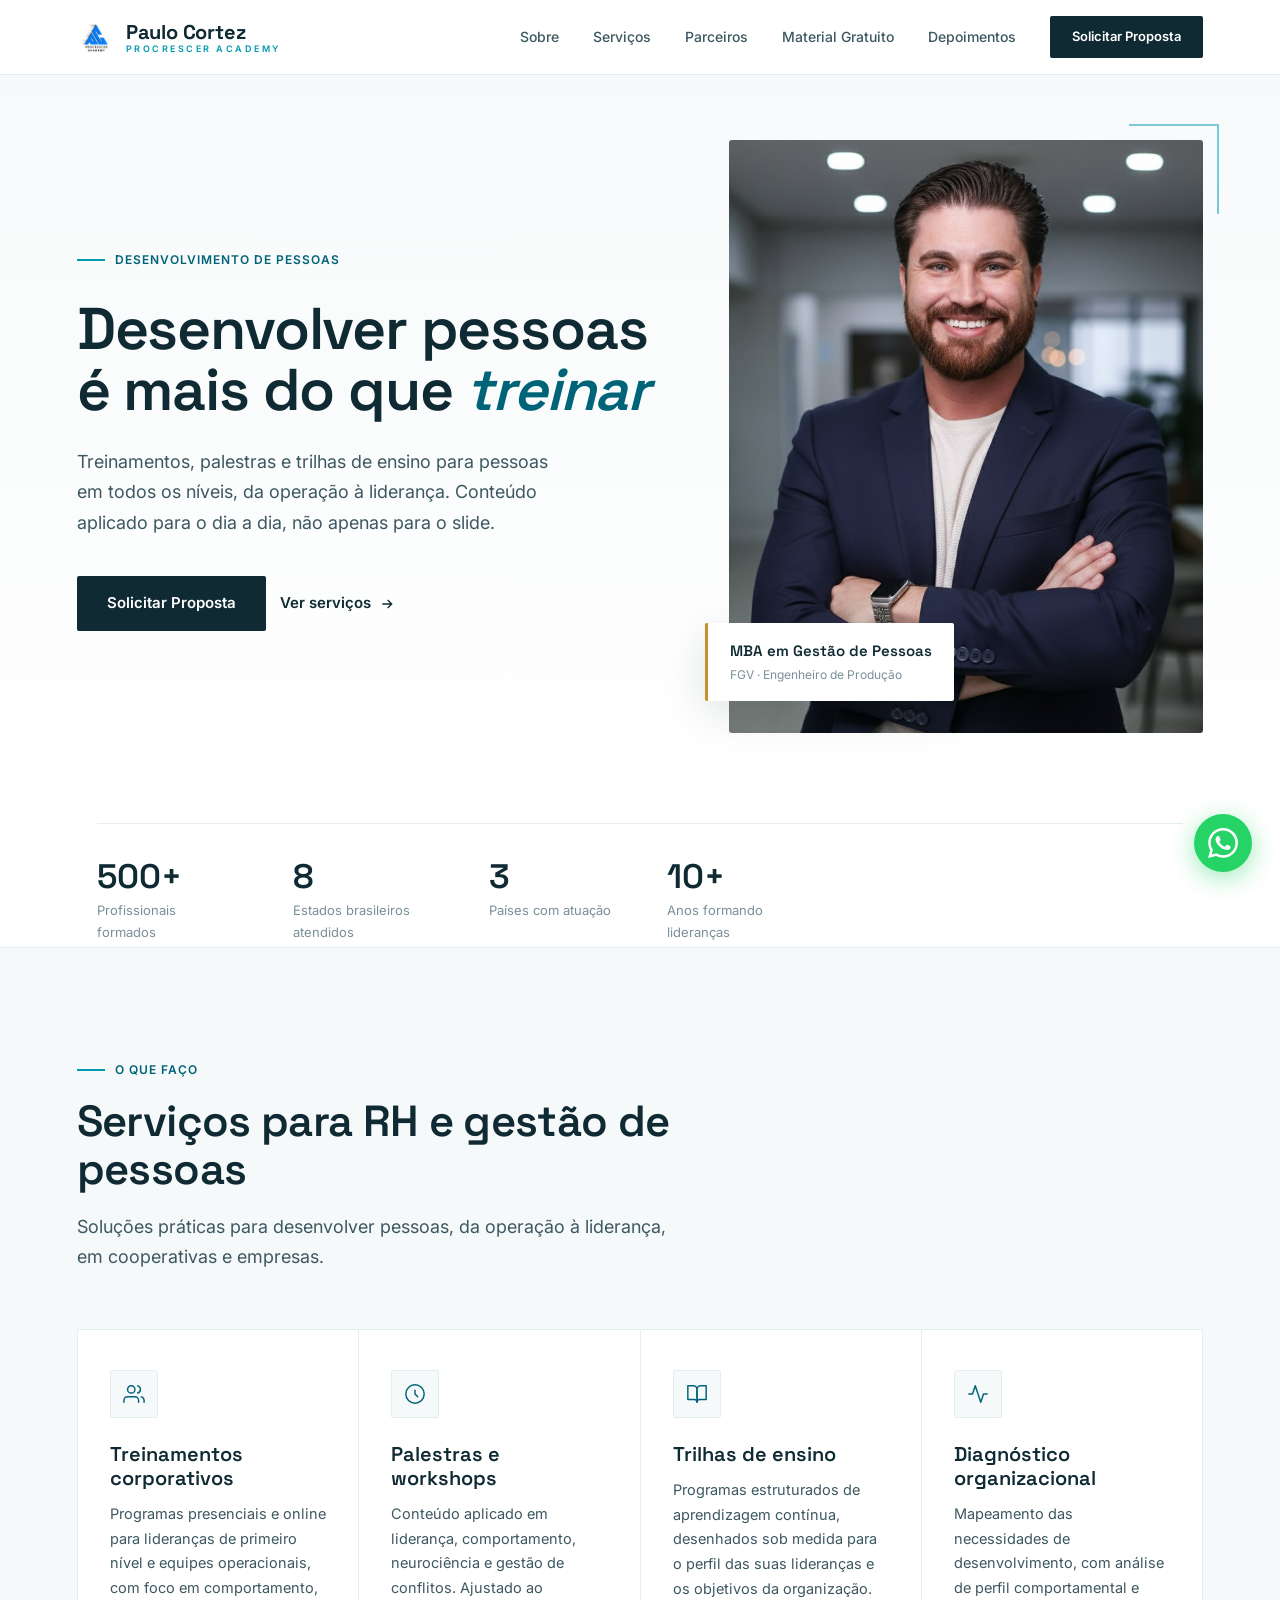
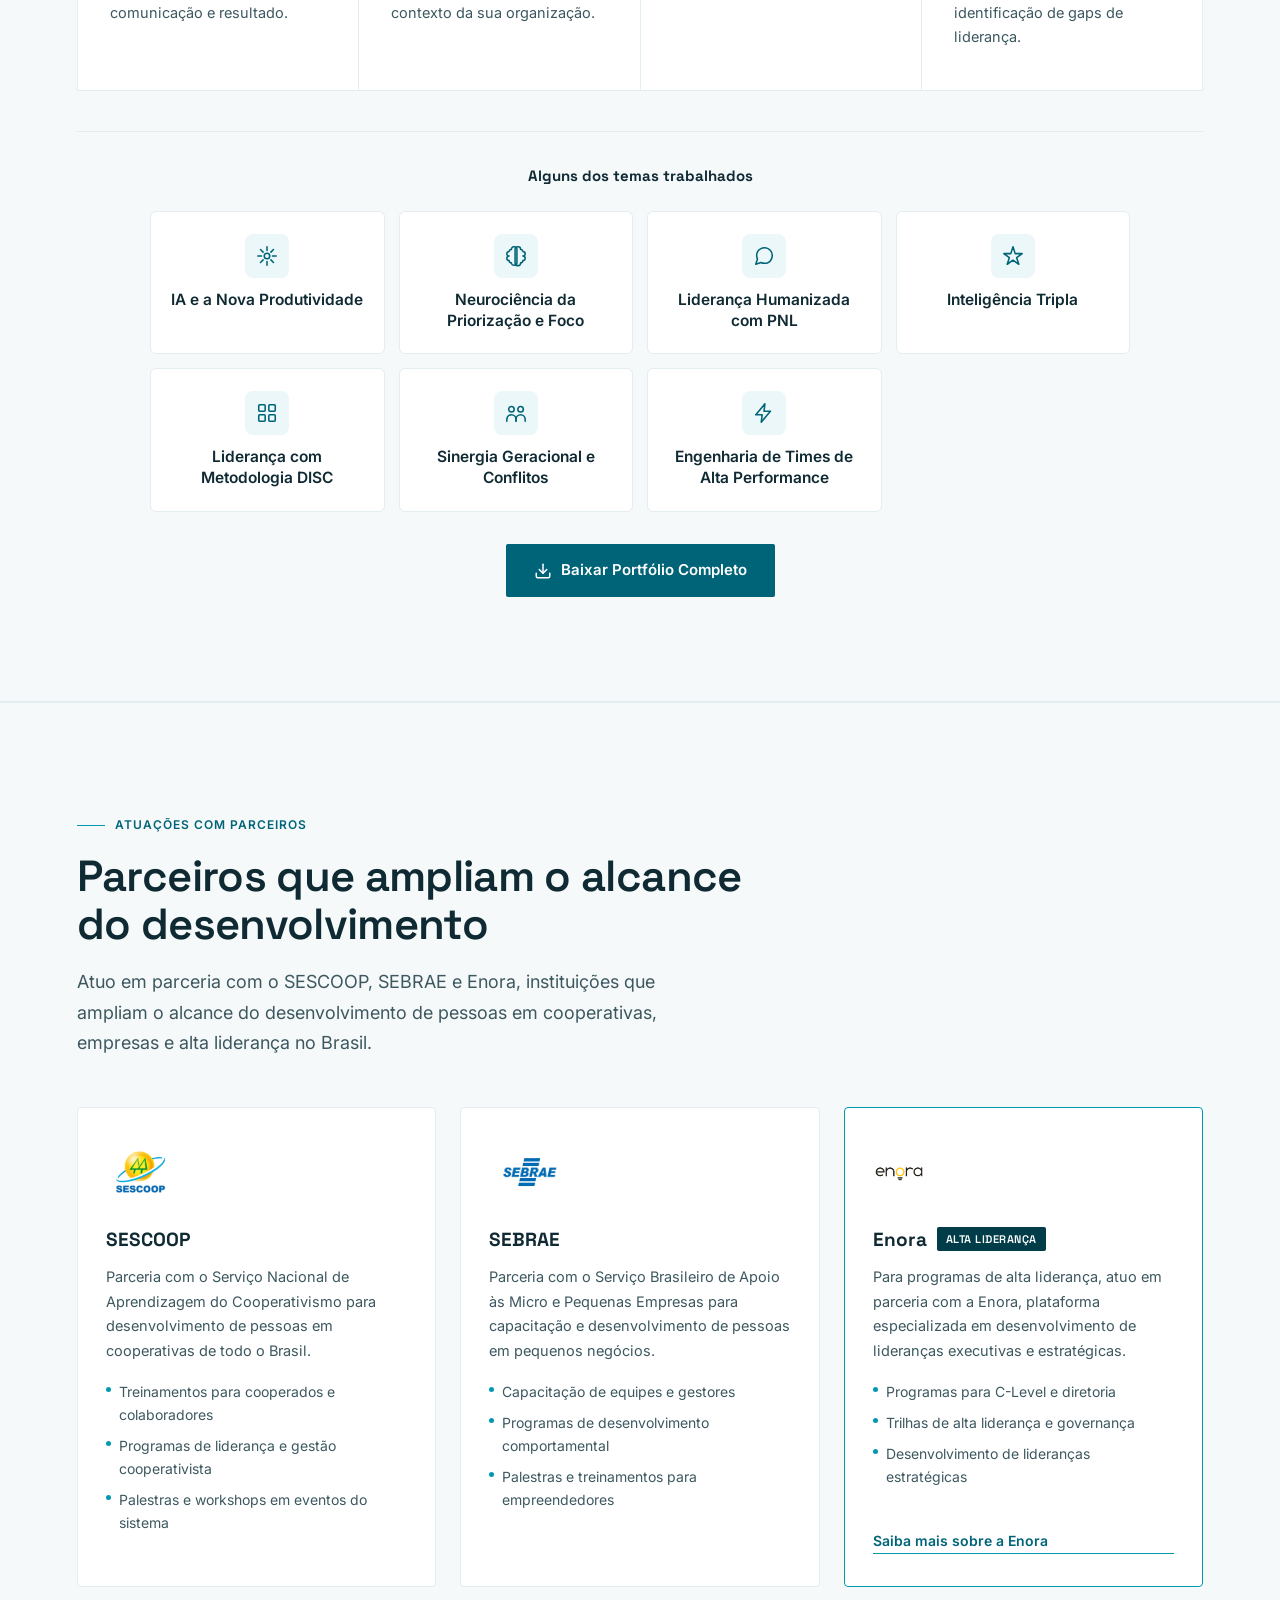
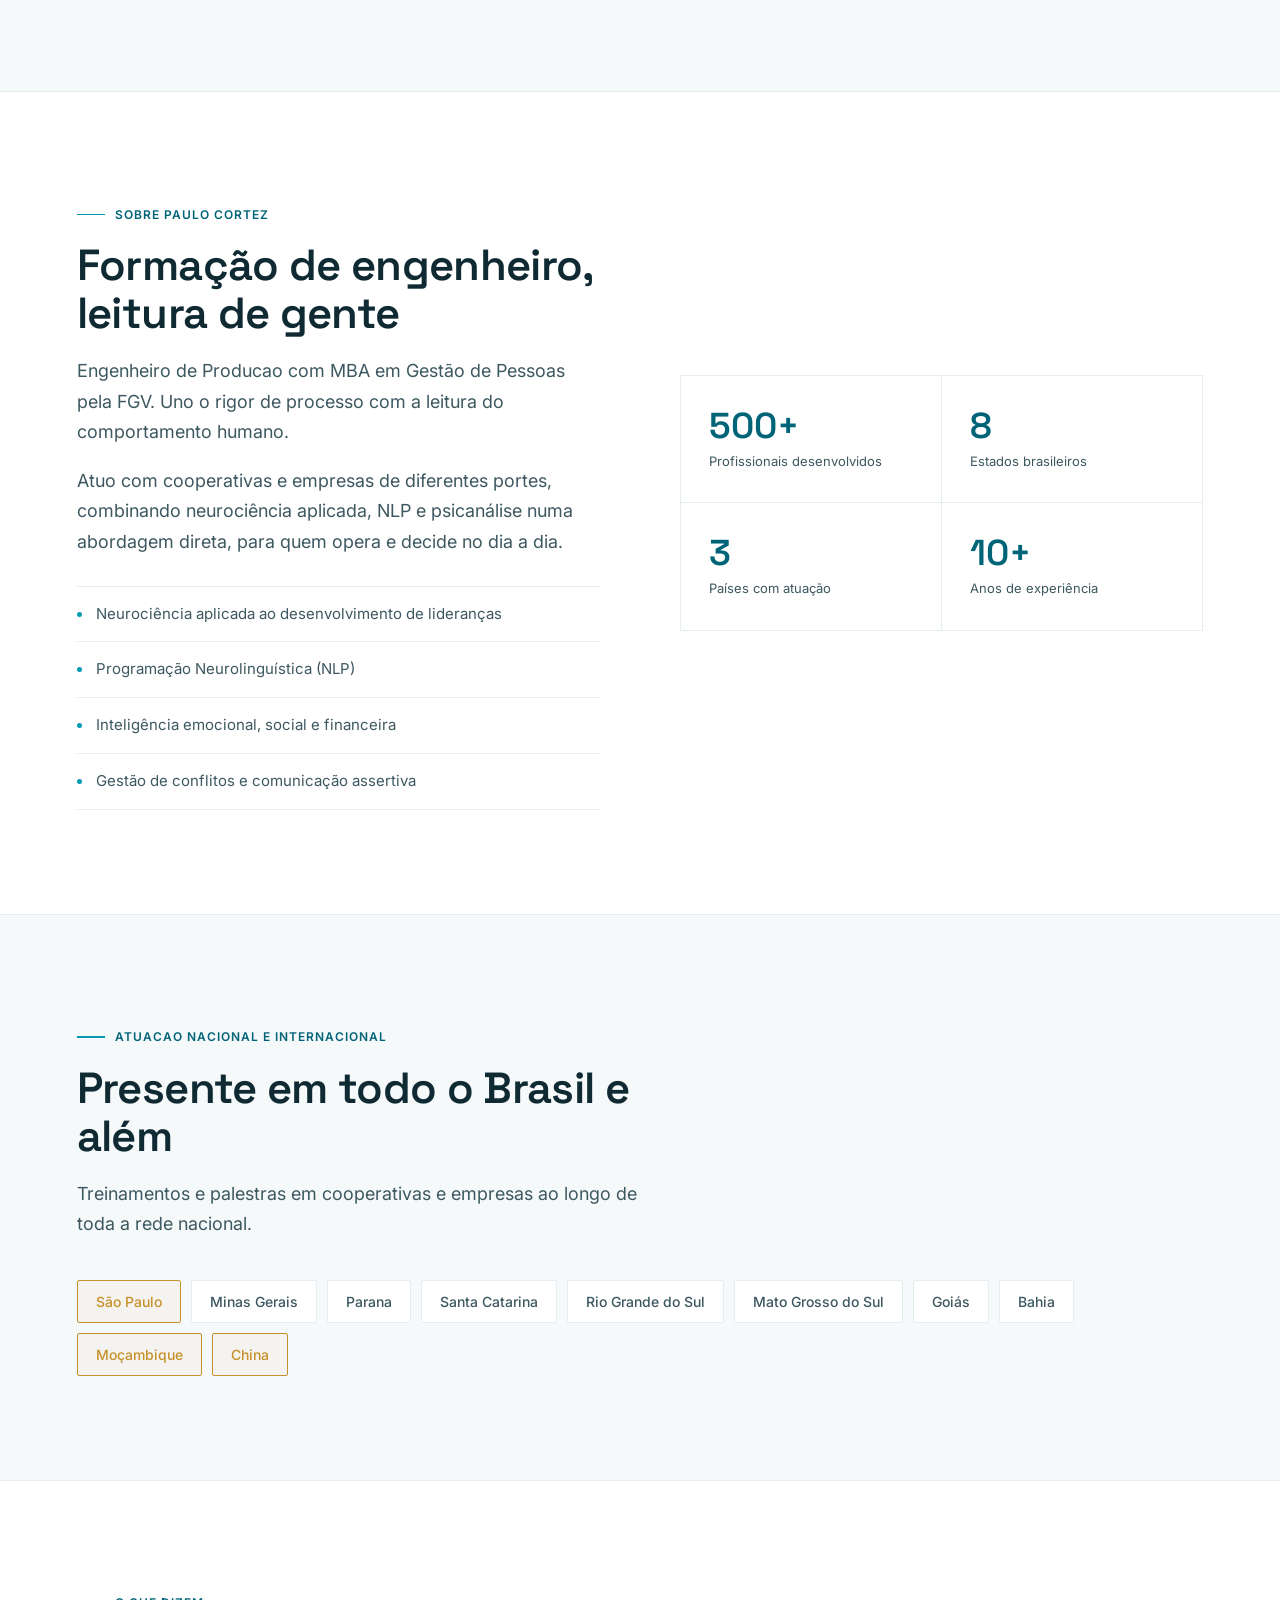
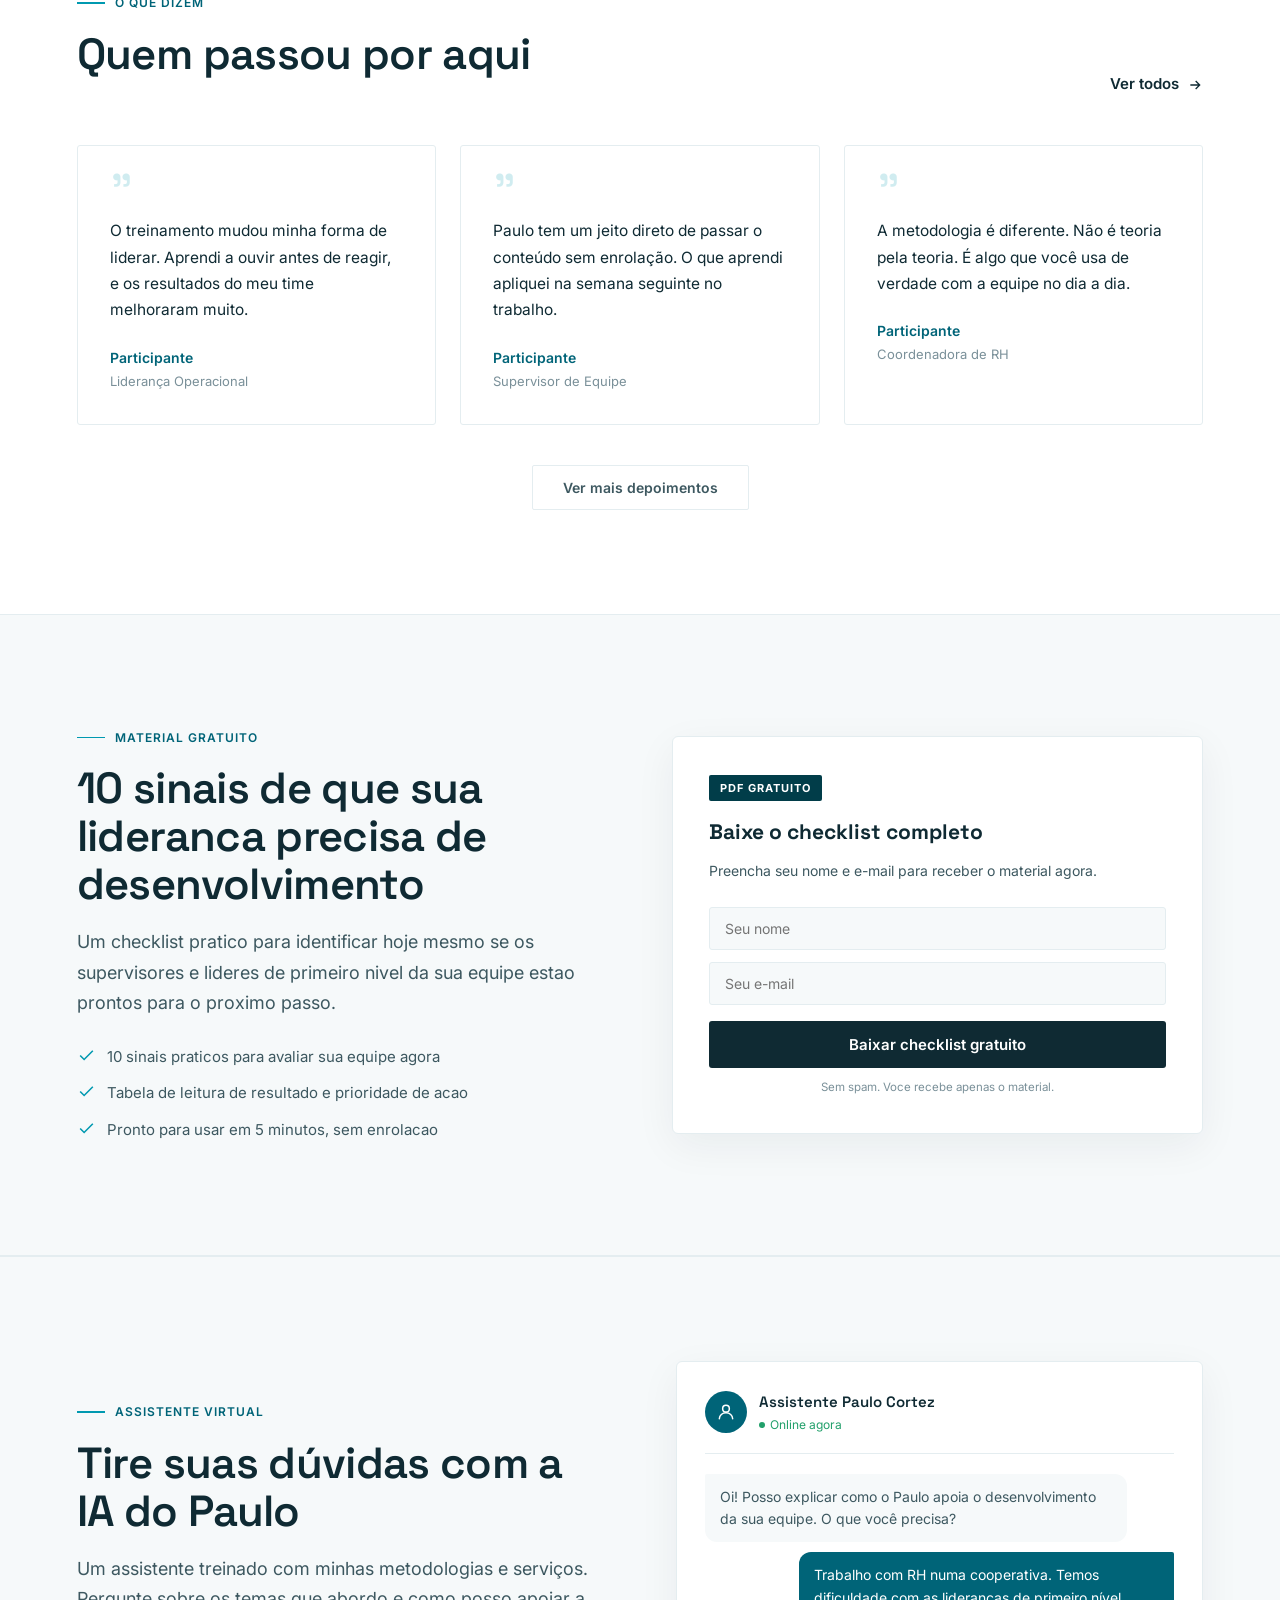
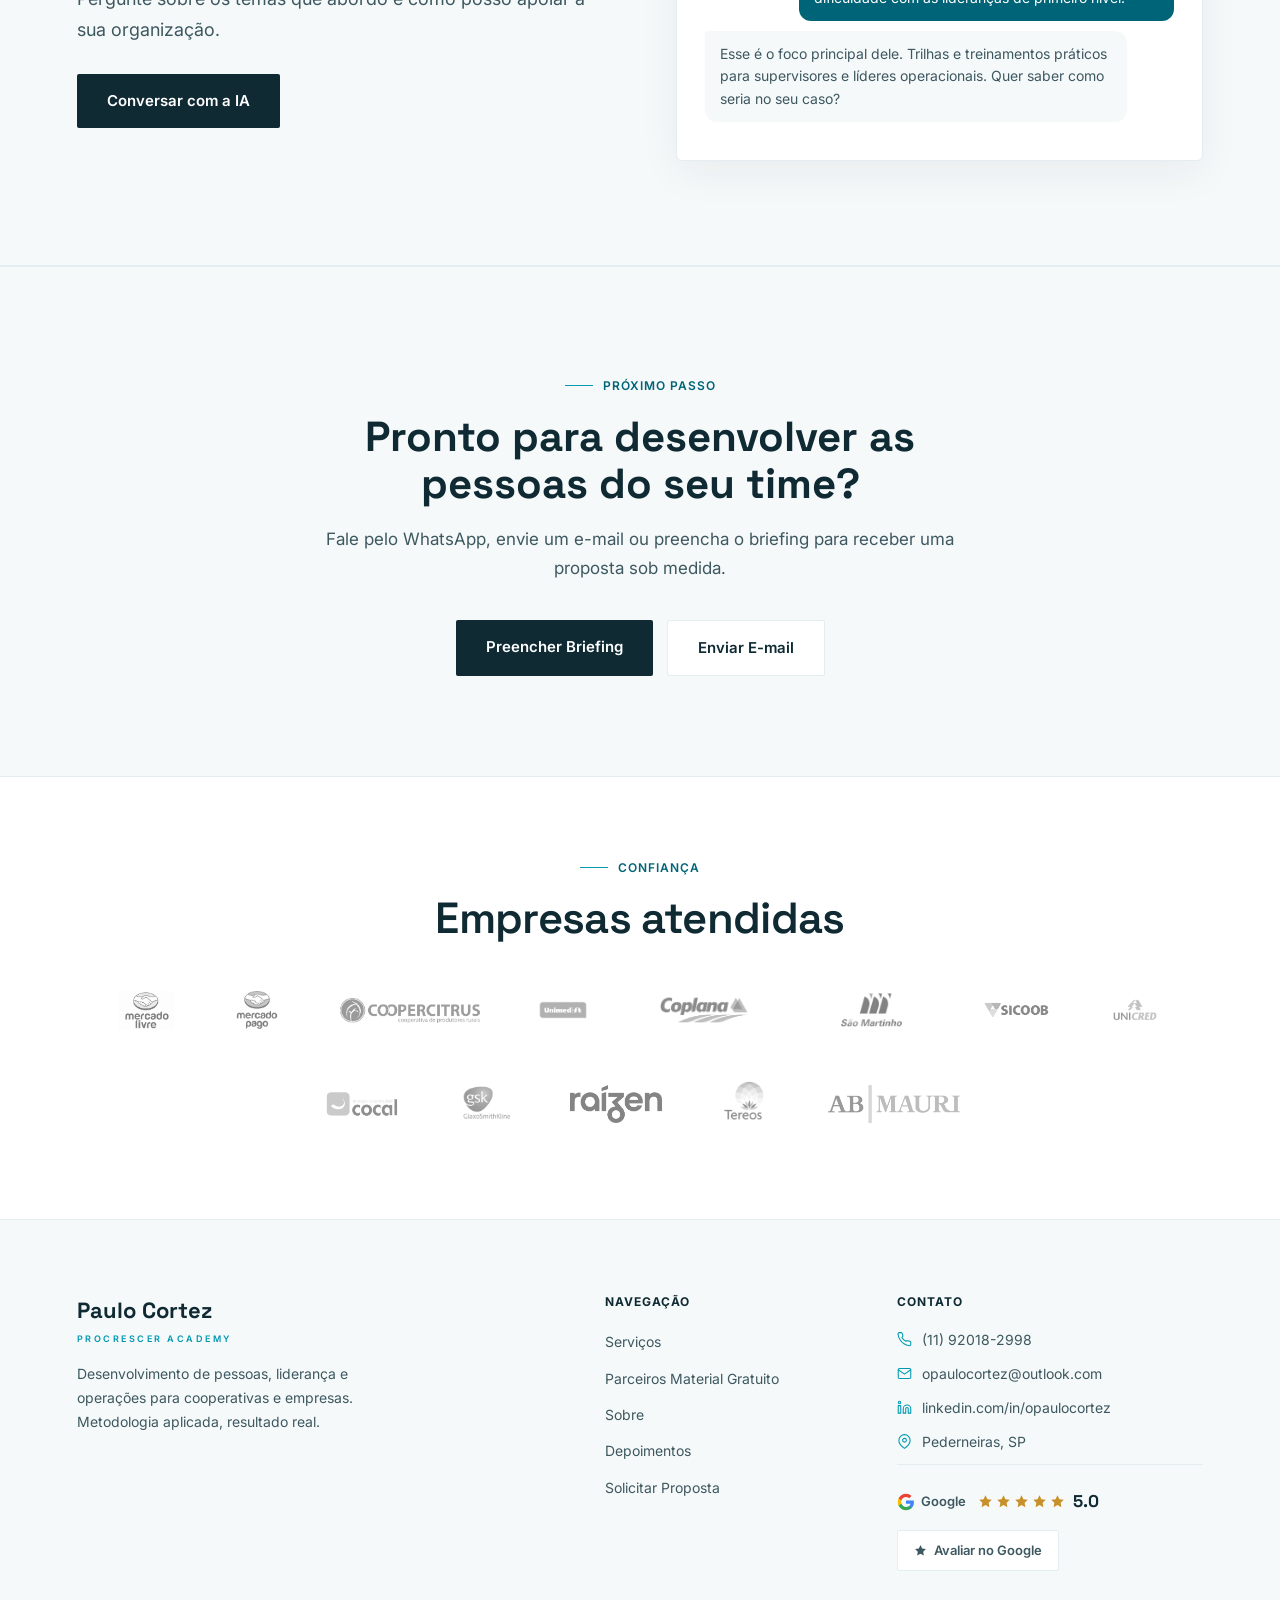
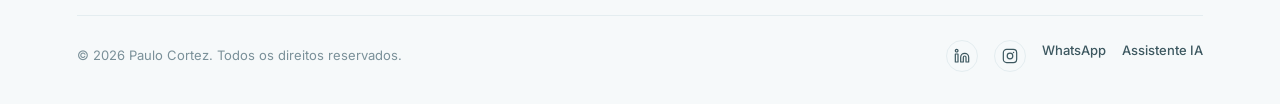
==== index.html @ dba13317 "feat: adiciona popups de detalhamento dos temas e reorganiza grid 4+3" ====
<!DOCTYPE html>
<html lang="pt-BR">
<head>
<meta charset="UTF-8">
<meta name="viewport" content="width=device-width, initial-scale=1.0">
<title>Paulo Cortez | Desenvolvimento de Pessoas, Liderança e Operações</title>
<meta name="description" content="Treinamentos, palestras e trilhas de ensino para desenvolvimento de pessoas, liderança e operações em cooperativas e empresas.">
<link rel="preconnect" href="https://fonts.googleapis.com">
<link rel="preconnect" href="https://fonts.gstatic.com" crossorigin>
<link href="https://fonts.googleapis.com/css2?family=Space+Grotesk:wght@500;600;700&family=Inter:wght@400;500;600;700&display=swap" rel="stylesheet">
<style>
*,*::before,*::after{box-sizing:border-box;margin:0;padding:0}

:root{
  --ink:#0F2A33;
  --ink-soft:#3D5860;
  --ink-light:#7A9099;
  --teal:#0099B0;
  --teal-deep:#006478;
  --teal-dark:#013D49;
  --paper:#FFFFFF;
  --paper-warm:#F6F9FA;
  --paper-edge:#E4EDF0;
  --gold:#C8902A;
}

html{scroll-behavior:smooth}
body{font-family:'Inter',sans-serif;background:var(--paper);color:var(--ink);line-height:1.65;font-size:16px;-webkit-font-smoothing:antialiased}
a{color:inherit;text-decoration:none}
img{max-width:100%;display:block}

/* HEADER */
header{position:fixed;top:0;left:0;right:0;z-index:100;background:rgba(255,255,255,0.92);backdrop-filter:blur(12px);border-bottom:1px solid var(--paper-edge);padding:0 6%}
.header-inner{display:flex;align-items:center;justify-content:space-between;height:74px;max-width:1240px;margin:0 auto}
.logo{display:flex;flex-direction:row;align-items:center;gap:11px;line-height:1.1}
.logo-img{width:38px;height:38px;object-fit:contain;flex-shrink:0}
.logo-txt{display:flex;flex-direction:column}
.logo-name{font-family:'Space Grotesk',sans-serif;font-weight:700;font-size:20px;color:var(--ink);letter-spacing:-.01em}
.logo-sub{font-size:9px;font-weight:600;letter-spacing:2.5px;text-transform:uppercase;color:var(--teal);margin-top:1px}
nav{display:flex;gap:34px;align-items:center}
nav a{font-size:14px;font-weight:500;color:var(--ink-soft);transition:color .2s}
nav a:hover{color:var(--teal)}
.nav-cta{background:var(--ink);color:#fff!important;font-weight:600!important;padding:10px 22px;border-radius:2px;font-size:13px!important;transition:background .25s!important}
.nav-cta:hover{background:var(--teal-deep)!important}
.menu-toggle{display:none;background:none;border:none;cursor:pointer;flex-direction:column;gap:5px;padding:4px}
.menu-toggle span{display:block;width:24px;height:2px;background:var(--ink);border-radius:2px}

/* HERO */
.hero{padding:140px 6% 90px;background:linear-gradient(180deg,var(--paper-warm) 0%,var(--paper) 100%);position:relative;overflow:hidden}
.hero-inner{max-width:1240px;margin:0 auto;display:grid;grid-template-columns:1.1fr .9fr;gap:72px;align-items:center}
.hero-eyebrow{display:inline-flex;align-items:center;gap:10px;font-size:12px;font-weight:600;letter-spacing:1px;text-transform:uppercase;color:var(--teal-deep);margin-bottom:28px}
.hero-eyebrow::before{content:'';width:28px;height:1.5px;background:var(--teal)}
.hero h1{font-family:'Space Grotesk',sans-serif;font-size:clamp(36px,4.6vw,62px);font-weight:600;line-height:1.04;letter-spacing:-.02em;margin-bottom:26px;color:var(--ink)}
.hero h1 em{font-style:italic;color:var(--teal-deep)}
.hero-desc{font-size:18px;color:var(--ink-soft);max-width:480px;margin-bottom:38px;line-height:1.7}
.hero-actions{display:flex;gap:14px;flex-wrap:wrap;align-items:center}
.btn-primary{background:var(--ink);color:#fff;font-weight:600;font-size:15px;padding:15px 30px;border-radius:2px;border:none;cursor:pointer;font-family:'Inter',sans-serif;transition:background .25s,transform .15s;display:inline-block}
.btn-primary:hover{background:var(--teal-deep);transform:translateY(-2px)}
.btn-text{font-weight:600;font-size:15px;color:var(--ink);display:inline-flex;align-items:center;gap:8px;transition:gap .2s,color .2s}
.btn-text:hover{color:var(--teal-deep);gap:12px}
.btn-text svg{width:16px;height:16px;stroke:currentColor;fill:none;stroke-width:2}

.hero-figure{position:relative}
.hero-photo{width:100%;aspect-ratio:4/5;border-radius:3px;overflow:hidden;background:var(--paper-edge);position:relative}
.hero-photo img{width:100%;height:100%;object-fit:cover;object-position:center top}
.hero-photo-ph{width:100%;height:100%;display:flex;flex-direction:column;align-items:center;justify-content:center;gap:12px;background:linear-gradient(135deg,#EEF4F6,#E0EBEE)}
.hero-photo-ph span{font-size:13px;color:var(--ink-light);font-weight:500}
.hero-figure::before{content:'';position:absolute;top:-16px;right:-16px;width:90px;height:90px;border-top:2px solid var(--teal);border-right:2px solid var(--teal);opacity:.5}
.hero-cred{position:absolute;left:-24px;bottom:32px;background:#fff;padding:16px 22px;border-radius:2px;box-shadow:0 12px 40px rgba(15,42,51,.12);border-left:3px solid var(--gold)}
.hero-cred-t{font-family:'Space Grotesk',sans-serif;font-size:15px;font-weight:600;color:var(--ink)}
.hero-cred-s{font-size:12px;color:var(--ink-light);margin-top:2px}

/* TRUST STRIP discreta */
.trust{max-width:1240px;margin:0 auto;padding:0 6%;}
.trust-inner{display:flex;gap:56px;flex-wrap:wrap;padding:36px 0 4px;border-top:1px solid var(--paper-edge)}
.trust-item{display:flex;flex-direction:column}
.trust-num{font-family:'Space Grotesk',sans-serif;font-size:34px;font-weight:600;color:var(--ink);line-height:1}
.trust-label{font-size:13px;color:var(--ink-light);margin-top:6px;max-width:140px}

/* SECTIONS */
section{padding:104px 6%}
.sec{max-width:1240px;margin:0 auto}
.eyebrow{display:inline-flex;align-items:center;gap:10px;font-size:12px;font-weight:600;letter-spacing:1px;text-transform:uppercase;color:var(--teal-deep);margin-bottom:18px}
.eyebrow::before{content:'';width:28px;height:1.5px;background:var(--teal)}
.sec-title{font-family:'Space Grotesk',sans-serif;font-size:clamp(28px,3.4vw,44px);font-weight:600;line-height:1.1;letter-spacing:-.015em;color:var(--ink);margin-bottom:18px}
.sec-lead{font-size:18px;color:var(--ink-soft);max-width:600px;line-height:1.7}

/* SERVICOS */
.servicos{background:var(--paper-warm);border-top:1px solid var(--paper-edge);border-bottom:1px solid var(--paper-edge)}
.serv-head{margin-bottom:56px;max-width:600px}
.serv-grid{display:grid;grid-template-columns:repeat(auto-fit,minmax(252px,1fr));gap:1px;background:var(--paper-edge);border:1px solid var(--paper-edge)}
.serv-card{background:var(--paper);padding:40px 32px;transition:background .25s}
.serv-card:hover{background:#fff}
.serv-card:hover .serv-icon{background:var(--teal-deep)}
.serv-card:hover .serv-icon svg{stroke:#fff}
.serv-icon{width:48px;height:48px;border-radius:2px;background:var(--paper-warm);border:1px solid var(--paper-edge);display:flex;align-items:center;justify-content:center;margin-bottom:24px;transition:background .25s}
.serv-icon svg{width:22px;height:22px;stroke:var(--teal-deep);fill:none;stroke-width:1.6;stroke-linecap:round;stroke-linejoin:round;transition:stroke .25s}
.serv-card h3{font-family:'Space Grotesk',sans-serif;font-size:20px;font-weight:600;margin-bottom:12px;color:var(--ink);line-height:1.2}
.serv-card p{font-size:14.5px;color:var(--ink-soft);line-height:1.7}
.serv-temas{margin-top:40px;padding-top:32px;border-top:1px solid var(--paper-edge)}
.serv-temas-title{font-family:'Space Grotesk',sans-serif;font-weight:700;font-size:15px;color:var(--ink);margin-bottom:22px;text-align:center}
.temas-grid{display:grid;grid-template-columns:repeat(4,minmax(0,1fr));gap:14px;max-width:980px;margin:0 auto}
.temas-grid .tema-card:nth-child(5){grid-column:1 / span 1}
.temas-grid .tema-card:nth-child(6){grid-column:2 / span 1}
.temas-grid .tema-card:nth-child(7){grid-column:3 / span 1}
.tema-card{
  display:flex;flex-direction:column;align-items:center;text-align:center;gap:12px;
  background:#fff;border:1px solid var(--paper-edge);border-radius:6px;
  padding:22px 14px;cursor:pointer;font-family:'Inter',sans-serif;
  transition:border-color .2s,box-shadow .2s,transform .2s
}
.tema-card:hover{border-color:var(--teal);box-shadow:0 8px 28px rgba(0,153,176,.1);transform:translateY(-2px)}
.tema-icon{width:44px;height:44px;border-radius:8px;background:rgba(0,153,176,.08);display:flex;align-items:center;justify-content:center;flex-shrink:0}
.tema-icon svg{width:22px;height:22px;stroke:var(--teal-deep);fill:none;stroke-width:1.7;stroke-linecap:round;stroke-linejoin:round}
.tema-nome{font-size:15.5px;font-weight:600;color:var(--ink);line-height:1.35}
@media(max-width:860px){
  .temas-grid{grid-template-columns:repeat(2,1fr)}
  .temas-grid .tema-card:nth-child(5),.temas-grid .tema-card:nth-child(6),.temas-grid .tema-card:nth-child(7){grid-column:auto}
}
@media(max-width:520px){.temas-grid{grid-template-columns:1fr}}
.serv-portfolio{margin-top:32px;text-align:center}
.btn-portfolio{display:inline-flex;align-items:center;gap:9px;background:var(--teal-deep);color:#fff;font-weight:600;font-size:15px;padding:14px 28px;border-radius:2px;transition:background .2s}
.btn-portfolio:hover{background:var(--ink)}
.btn-portfolio svg{width:18px;height:18px;stroke:currentColor;fill:none;stroke-width:2;stroke-linecap:round;stroke-linejoin:round}

/* ENORA / TRILHAS - secao dedicada */


/* PARCEIROS */
.parceiros{background:var(--paper-warm);border-top:1px solid var(--paper-edge);border-bottom:1px solid var(--paper-edge)}
.parc-head{margin-bottom:48px;max-width:700px}
.parc-grid{display:grid;grid-template-columns:repeat(3,1fr);gap:24px}
.parc-card{background:#fff;border:1px solid var(--paper-edge);border-radius:4px;padding:32px 28px;display:flex;flex-direction:column;gap:0}
.parc-card-destaque{border-color:var(--teal);position:relative}
.parc-logo-wrap{height:64px;display:flex;align-items:center;margin-bottom:20px}
.parc-logo{max-height:52px;max-width:140px;object-fit:contain}
.parc-logo-wrap-enora{align-items:center}
.parc-card h3{font-family:'Space Grotesk',sans-serif;font-size:19px;font-weight:700;color:var(--ink);margin-bottom:10px;display:flex;align-items:center;gap:10px}
.parc-tag{font-size:11px;font-weight:600;letter-spacing:.5px;text-transform:uppercase;background:var(--teal-dark);color:#fff;padding:3px 9px;border-radius:2px}
.parc-card p{font-size:14.5px;color:var(--ink-soft);line-height:1.7;margin-bottom:16px}
.parc-items{list-style:none;display:flex;flex-direction:column;gap:8px;margin-bottom:20px}
.parc-items li{font-size:14px;color:var(--ink-soft);display:flex;align-items:flex-start;gap:8px}
.parc-items li::before{content:'';width:5px;height:5px;border-radius:50%;background:var(--teal);flex-shrink:0;margin-top:7px}
.parc-cta{display:inline-block;margin-top:auto;font-size:14px;font-weight:600;color:var(--teal-deep);border-bottom:1.5px solid var(--teal);padding-bottom:1px;transition:color .2s}
.parc-cta:hover{color:var(--ink)}
@media(max-width:860px){.parc-grid{grid-template-columns:1fr}}


/* MATERIAL GRATUITO */
.material{background:var(--paper-warm);border-top:1px solid var(--paper-edge);border-bottom:1px solid var(--paper-edge)}
.mat-inner{max-width:1240px;margin:0 auto;display:grid;grid-template-columns:1fr 1fr;gap:64px;align-items:center}
.mat-body .sec-lead{max-width:100%;margin-bottom:26px}
.mat-list{list-style:none;display:flex;flex-direction:column;gap:12px;margin-bottom:8px}
.mat-list li{display:flex;align-items:flex-start;gap:11px;font-size:15px;color:var(--ink-soft)}
.mat-list svg{width:19px;height:19px;stroke:var(--teal);fill:none;stroke-width:2;flex-shrink:0;margin-top:1px}
.mat-card{background:#fff;border:1px solid var(--paper-edge);border-radius:6px;padding:36px;box-shadow:0 12px 40px rgba(15,42,51,.06)}
.mat-tag{display:inline-block;font-size:11px;font-weight:700;letter-spacing:1px;text-transform:uppercase;background:var(--teal-dark);color:#fff;padding:4px 11px;border-radius:2px;margin-bottom:18px}
.mat-title{font-family:'Space Grotesk',sans-serif;font-size:21px;font-weight:700;color:var(--ink);line-height:1.25;margin-bottom:14px}
.mat-sub{font-size:14px;color:var(--ink-soft);line-height:1.7;margin-bottom:24px}
.mat-form{display:flex;flex-direction:column;gap:12px}
.mat-form input{background:var(--paper-warm);border:1px solid var(--paper-edge);border-radius:3px;padding:12px 15px;font-size:14px;color:var(--ink);font-family:'Inter',sans-serif;outline:none;transition:border-color .2s}
.mat-form input:focus{border-color:var(--teal)}
.mat-btn{background:var(--ink);color:#fff;font-weight:600;font-size:15px;padding:14px 22px;border-radius:3px;border:none;cursor:pointer;font-family:'Inter',sans-serif;transition:background .25s;margin-top:4px}
.mat-btn:hover{background:var(--teal-deep)}
.mat-note{font-size:11.5px;color:var(--ink-light);text-align:center;margin-top:10px}
.mat-ok{display:none;text-align:center;padding:20px}
.mat-ok.on{display:block}
.mat-ok svg{width:40px;height:40px;stroke:var(--teal-deep);fill:none;stroke-width:2;margin-bottom:12px}
.mat-ok p{font-size:14px;color:var(--ink-soft);margin-bottom:16px}
.mat-ok a{display:inline-block;background:var(--teal-deep);color:#fff;font-weight:600;font-size:14px;padding:12px 24px;border-radius:3px;transition:background .2s}
.mat-ok a:hover{background:var(--ink)}
.dn{display:none}
@media(max-width:860px){.mat-inner{grid-template-columns:1fr;gap:40px}}

/* SOBRE */
.sobre-grid{display:grid;grid-template-columns:1fr 1fr;gap:80px;align-items:center}
.sobre-body .sec-lead{max-width:100%;margin-bottom:18px}
.sobre-list{list-style:none;display:flex;flex-direction:column;gap:0;margin-top:28px;border-top:1px solid var(--paper-edge)}
.sobre-list li{padding:15px 0;border-bottom:1px solid var(--paper-edge);font-size:15px;color:var(--ink-soft);display:flex;align-items:center;gap:14px}
.sobre-list li::before{content:'';width:5px;height:5px;border-radius:50%;background:var(--teal);flex-shrink:0}
.sobre-stats{display:grid;grid-template-columns:1fr 1fr;gap:0;border:1px solid var(--paper-edge)}
.sobre-st{padding:32px 28px;border-right:1px solid var(--paper-edge);border-bottom:1px solid var(--paper-edge)}
.sobre-st:nth-child(2n){border-right:none}
.sobre-st:nth-child(n+3){border-bottom:none}
.sobre-st-n{font-family:'Space Grotesk',sans-serif;font-size:36px;font-weight:600;color:var(--teal-deep);line-height:1}
.sobre-st-l{font-size:13px;color:var(--ink-soft);margin-top:8px;line-height:1.4}

/* ATUACAO */
.atuacao{background:var(--paper-warm);border-top:1px solid var(--paper-edge);border-bottom:1px solid var(--paper-edge)}
.atu-head{margin-bottom:40px;max-width:600px}
.estados{display:flex;flex-wrap:wrap;gap:10px}
.estado{background:#fff;border:1px solid var(--paper-edge);border-radius:2px;padding:9px 18px;font-size:14px;font-weight:500;color:var(--ink-soft);transition:all .2s}
.estado:hover{border-color:var(--teal);color:var(--teal-deep)}
.estado.hl{border-color:var(--gold);color:var(--gold);background:rgba(200,144,42,.05)}

/* DEPOIMENTOS */
.depo-head{display:flex;justify-content:space-between;align-items:flex-end;margin-bottom:48px;flex-wrap:wrap;gap:24px}
.depo-grid{display:grid;grid-template-columns:repeat(auto-fill,minmax(310px,1fr));gap:24px}
.depo{background:#fff;border:1px solid var(--paper-edge);border-radius:3px;padding:32px;transition:box-shadow .25s,transform .25s;position:relative}
.depo:hover{box-shadow:0 16px 48px rgba(15,42,51,.08);transform:translateY(-3px)}
.depo-mark{font-family:'Space Grotesk',sans-serif;font-size:54px;line-height:.6;color:var(--teal);opacity:.18;margin-bottom:8px}
.depo-text{font-size:15.5px;color:var(--ink);line-height:1.7;margin-bottom:22px}
.depo-by{font-size:14px;font-weight:600;color:var(--teal-deep)}
.depo-role{font-size:13px;color:var(--ink-light);margin-top:2px}
.depo-x{display:none}
.depo-x.on{display:block}
.vermais{text-align:center;margin-top:40px}
.btn-vm{background:none;border:1.5px solid var(--paper-edge);color:var(--ink-soft);font-size:14px;font-weight:600;padding:13px 30px;border-radius:2px;cursor:pointer;transition:all .2s;font-family:'Inter',sans-serif}
.btn-vm:hover{border-color:var(--teal);color:var(--teal-deep)}

/* IA */
.ia{background:var(--paper-warm);border-top:1px solid var(--paper-edge);border-bottom:1px solid var(--paper-edge)}
.ia-inner{max-width:1240px;margin:0 auto;display:grid;grid-template-columns:1fr 1fr;gap:72px;align-items:center}
.ia-body .sec-lead{max-width:100%;margin-bottom:28px}
.ia-chat{background:#fff;border:1px solid var(--paper-edge);border-radius:6px;padding:28px;box-shadow:0 12px 40px rgba(15,42,51,.06)}
.ia-top{display:flex;align-items:center;gap:12px;margin-bottom:20px;padding-bottom:18px;border-bottom:1px solid var(--paper-edge)}
.ia-av{width:42px;height:42px;border-radius:50%;background:var(--teal-deep);display:flex;align-items:center;justify-content:center}
.ia-av svg{width:20px;height:20px;stroke:#fff;fill:none;stroke-width:1.8;stroke-linecap:round;stroke-linejoin:round}
.ia-name{font-family:'Space Grotesk',sans-serif;font-size:15px;font-weight:600;color:var(--ink)}
.ia-status{font-size:12px;color:#22A06B;display:flex;align-items:center;gap:5px}
.ia-status::before{content:'';width:6px;height:6px;border-radius:50%;background:#22A06B}
.ia-msg{font-size:14px;line-height:1.6;padding:12px 15px;border-radius:2px 12px 12px 12px;background:var(--paper-warm);color:var(--ink-soft);margin-bottom:10px;max-width:90%}
.ia-msg.me{background:var(--teal-deep);color:#fff;border-radius:12px 2px 12px 12px;margin-left:auto;max-width:80%}

/* CTA */
.cta{background:var(--paper-warm);border-top:1px solid var(--paper-edge);text-align:center;padding:100px 6%;position:relative}

.cta-in{max-width:680px;margin:0 auto;position:relative}
.cta .eyebrow{justify-content:center}

.cta-title{font-family:'Space Grotesk',sans-serif;font-size:clamp(28px,3.4vw,42px);font-weight:700;color:var(--ink);line-height:1.12;margin-bottom:18px}
.cta-sub{font-size:17px;color:var(--ink-soft);margin-bottom:38px}
.cta-acts{display:flex;gap:14px;justify-content:center;flex-wrap:wrap}
.btn-light{background:var(--ink);color:#fff;font-weight:600;font-size:15px;padding:15px 30px;border-radius:2px;transition:background .25s,transform .15s}
.btn-light:hover{background:var(--teal-deep);transform:translateY(-2px)}
.btn-ghost{border:1.5px solid var(--paper-edge);color:var(--ink);font-weight:600;font-size:15px;padding:15px 30px;border-radius:2px;transition:all .2s;background:#fff}
.btn-ghost:hover{border-color:var(--teal);color:var(--teal-deep)}

/* FOOTER */
.marcas{padding:72px 6% 88px;text-align:center;border-top:1px solid var(--paper-edge)}
.marcas .eyebrow{justify-content:center}
.marcas .sec-title{margin-bottom:40px}
.marcas-grid{display:flex;flex-wrap:wrap;align-items:center;justify-content:center;gap:40px 56px}
.marcas-grid img{height:38px;width:auto;max-width:140px;object-fit:contain;filter:grayscale(100%);opacity:.55;transition:filter .25s,opacity .25s}
.marcas-grid img.marca-lg{height:54px;max-width:170px}
.marcas-grid img:hover{filter:grayscale(0%);opacity:1}
/* MODAL DE TEMAS */
.tema-modal-overlay{
  display:none;position:fixed;inset:0;z-index:300;
  background:rgba(15,42,51,.55);backdrop-filter:blur(3px);
  align-items:center;justify-content:center;padding:24px
}
.tema-modal-overlay.on{display:flex}
.tema-modal{
  background:#fff;border-radius:8px;max-width:640px;width:100%;
  max-height:88vh;overflow-y:auto;position:relative;
  box-shadow:0 24px 80px rgba(0,0,0,.3);
  animation:temaIn .25s ease
}
@keyframes temaIn{from{opacity:0;transform:translateY(12px) scale(.98)}to{opacity:1;transform:translateY(0) scale(1)}}
.tema-modal-close{
  position:absolute;top:16px;right:16px;z-index:2;
  width:36px;height:36px;border-radius:50%;border:none;
  background:rgba(255,255,255,.9);color:var(--ink);cursor:pointer;
  display:flex;align-items:center;justify-content:center;
  transition:background .2s;box-shadow:0 2px 10px rgba(0,0,0,.15)
}
.tema-modal-close:hover{background:#fff}
.tema-modal-close svg{width:18px;height:18px;stroke:currentColor;fill:none;stroke-width:2;stroke-linecap:round}
.tema-banner{height:130px;display:flex;align-items:center;justify-content:center;border-radius:8px 8px 0 0}
.tema-banner-icon{width:64px;height:64px;border-radius:14px;background:rgba(255,255,255,.16);display:flex;align-items:center;justify-content:center}
.tema-banner-icon svg{width:32px;height:32px;stroke:#fff;fill:none;stroke-width:1.6;stroke-linecap:round;stroke-linejoin:round}
.banner-ia{background:linear-gradient(135deg,#0099B0,#013D49)}
.banner-neuro{background:linear-gradient(135deg,#006478,#0F2A33)}
.banner-pnl{background:linear-gradient(135deg,#00B4C8,#005F75)}
.banner-tripla{background:linear-gradient(135deg,#C8902A,#8a5f16)}
.banner-disc{background:linear-gradient(135deg,#0099B0,#004b5c)}
.banner-geracional{background:linear-gradient(135deg,#3D5860,#0F2A33)}
.banner-performance{background:linear-gradient(135deg,#006478,#00343F)}
.tema-conteudo{padding:30px 32px 34px}
.tema-eyebrow{display:inline-flex;align-items:center;gap:8px;font-size:11px;font-weight:700;letter-spacing:1.2px;text-transform:uppercase;color:var(--teal-deep);margin-bottom:10px}
.tema-eyebrow::before{content:'';width:20px;height:1.5px;background:var(--teal)}
.tema-titulo{font-family:'Space Grotesk',sans-serif;font-size:23px;font-weight:700;color:var(--ink);line-height:1.25;margin-bottom:22px}
.tema-bloco{margin-bottom:20px}
.tema-bloco h4{font-family:'Space Grotesk',sans-serif;font-size:13px;font-weight:700;letter-spacing:.5px;text-transform:uppercase;color:var(--teal-deep);margin-bottom:8px}
.tema-bloco p{font-size:14.5px;color:var(--ink-soft);line-height:1.7}
.tema-modulos{list-style:none;display:flex;flex-direction:column;gap:8px}
.tema-modulos li{font-size:14.5px;color:var(--ink-soft);line-height:1.6;position:relative;padding-left:20px}
.tema-modulos li::before{content:'';position:absolute;left:0;top:8px;width:6px;height:6px;border-radius:50%;background:var(--teal)}
.tema-cta{display:flex;gap:12px;flex-wrap:wrap;margin-top:26px;padding-top:22px;border-top:1px solid var(--paper-edge)}
.btn-sec-tema{border:1.5px solid var(--paper-edge);color:var(--ink);font-weight:600;font-size:14px;padding:13px 22px;border-radius:2px;transition:all .2s}
.btn-sec-tema:hover{border-color:var(--teal);color:var(--teal-deep)}
@media(max-width:600px){.tema-conteudo{padding:24px 20px 28px}.tema-titulo{font-size:20px}}

footer{background:var(--paper-warm);border-top:1px solid var(--paper-edge);padding:72px 6% 32px;color:var(--ink)}
.foot-in{max-width:1240px;margin:0 auto}
.foot-top{display:grid;grid-template-columns:2fr 1fr 1.3fr;gap:56px;margin-bottom:44px}
.foot-name{font-family:'Space Grotesk',sans-serif;font-size:22px;font-weight:700;color:var(--ink)}
.foot-sub{font-size:9px;font-weight:600;letter-spacing:2.5px;text-transform:uppercase;color:var(--teal);margin-top:3px}
.foot-desc{font-size:14px;color:var(--ink-soft);margin-top:16px;line-height:1.7;max-width:280px}
.foot-h{font-size:12px;font-weight:700;letter-spacing:1px;text-transform:uppercase;color:var(--ink);margin-bottom:16px}
.foot-links{list-style:none;display:flex;flex-direction:column;gap:10px}
.foot-links a{font-size:14px;color:var(--ink-soft);transition:color .2s}
.foot-links a:hover{color:var(--teal-deep)}
.foot-c{display:flex;align-items:center;gap:10px;font-size:14px;color:var(--ink-soft);margin-bottom:11px;transition:color .2s}
.foot-c:hover{color:var(--teal-deep)}
.foot-c svg{width:15px;height:15px;stroke:var(--teal);fill:none;stroke-width:1.7;stroke-linecap:round;stroke-linejoin:round;flex-shrink:0}
.grating{border-top:1px solid var(--paper-edge);padding-top:22px;margin-top:6px;display:flex;align-items:center;justify-content:space-between;flex-wrap:wrap;gap:14px}
.gr-left{display:flex;align-items:center;gap:12px}
.gr-logo{display:flex;align-items:center;gap:6px;font-size:13px;font-weight:600;color:var(--ink-soft)}
.gr-logo svg{width:18px;height:18px}
.gr-stars{display:flex;align-items:center;gap:3px}
.gr-stars svg{width:15px;height:15px;fill:var(--gold)}
.gr-nota{font-family:'Space Grotesk',sans-serif;font-size:17px;font-weight:700;color:var(--ink);margin-left:5px}
.btn-rate{display:inline-flex;align-items:center;gap:7px;border:1px solid var(--paper-edge);color:var(--ink-soft);background:#fff;font-size:13px;font-weight:600;padding:9px 16px;border-radius:2px;transition:all .2s;white-space:nowrap}
.btn-rate:hover{border-color:var(--gold);color:var(--gold)}
.btn-rate svg{width:13px;height:13px;fill:currentColor}
.foot-bot{border-top:1px solid var(--paper-edge);padding-top:24px;margin-top:32px;display:flex;justify-content:space-between;align-items:center;flex-wrap:wrap;gap:12px}
.foot-bot p{font-size:13px;color:var(--ink-light)}
.foot-soc{display:flex;gap:16px}
.foot-soc a{font-size:13px;font-weight:500;color:var(--ink-soft);transition:color .2s}
.foot-soc a:hover{color:var(--teal-deep)}
.foot-soc-icon{display:inline-flex;align-items:center;justify-content:center;width:32px;height:32px;border-radius:50%;border:1px solid var(--paper-edge);color:var(--ink-soft);transition:all .2s}
.foot-soc-icon:hover{background:var(--teal-deep);border-color:var(--teal-deep);color:#fff}
.foot-soc-icon svg{width:16px;height:16px;stroke:currentColor;fill:none;stroke-width:1.8;stroke-linecap:round;stroke-linejoin:round}

/* WHATSAPP */
.wpp{position:fixed;bottom:28px;right:28px;z-index:200;width:58px;height:58px;background:#25D366;border-radius:50%;display:flex;align-items:center;justify-content:center;box-shadow:0 6px 24px rgba(37,211,102,.45);transition:transform .2s}
.wpp:hover{transform:scale(1.08)}
.wpp svg{width:30px;height:30px;fill:#fff}

@media(max-width:860px){
  nav{display:none;position:absolute;top:74px;left:0;right:0;background:#fff;padding:22px 6%;flex-direction:column;gap:18px;border-bottom:1px solid var(--paper-edge);box-shadow:0 10px 30px rgba(0,0,0,.08)}
  nav.open{display:flex}
  .menu-toggle{display:flex}
  .hero-inner,.sobre-grid,.ia-inner{grid-template-columns:1fr;gap:48px}
  .hero-figure{order:-1;max-width:380px}
  .foot-top{grid-template-columns:1fr;gap:32px}
}
@media(max-width:520px){
  .serv-grid,.depo-grid{grid-template-columns:1fr}
  .sobre-stats{grid-template-columns:1fr 1fr}
  .trust-inner{gap:32px}
  .hero-cred{left:0}
}
</style>
</head>
<body>

<header>
  <div class="header-inner">
    <a href="index.html" class="logo">
      <img src="assets/logo.png" alt="ProCrescer Academy" class="logo-img" />
      <span class="logo-txt">
        <span class="logo-name">Paulo Cortez</span>
        <span class="logo-sub">ProCrescer Academy</span>
      </span>
    </a>
    <nav id="nav">
      <a href="#sobre">Sobre</a>
      <a href="#servicos">Serviços</a>
      <a href="#parceiros">Parceiros</a>
      <a href="#material">Material Gratuito</a>
      <a href="depoimentos.html">Depoimentos</a>
      <a href="proposta.html" class="nav-cta">Solicitar Proposta</a>
    </nav>
    <button class="menu-toggle" id="menuToggle" aria-label="Menu"><span></span><span></span><span></span></button>
  </div>
</header>

<section class="hero">
  <div class="hero-inner">
    <div class="hero-text">
      <span class="hero-eyebrow">Desenvolvimento de Pessoas</span>
      <h1>Desenvolver pessoas é mais do que <em>treinar</em></h1>
      <p class="hero-desc">Treinamentos, palestras e trilhas de ensino para pessoas em todos os níveis, da operação à liderança. Conteúdo aplicado para o dia a dia, não apenas para o slide.</p>
      <div class="hero-actions">
        <a href="proposta.html" class="btn-primary">Solicitar Proposta</a>
        <a href="#servicos" class="btn-text">Ver serviços <svg viewBox="0 0 24 24"><path d="M5 12h14M13 6l6 6-6 6"/></svg></a>
      </div>
    </div>
    <div class="hero-figure">
      <div class="hero-photo">
        <img src="assets/paulo.jpg" alt="Paulo Cortez" />
      </div>
      <div class="hero-cred">
        <div class="hero-cred-t">MBA em Gestão de Pessoas</div>
        <div class="hero-cred-s">FGV · Engenheiro de Produção</div>
      </div>
    </div>
  </div>
</section>

<div class="trust">
  <div class="trust-inner">
    <div class="trust-item"><span class="trust-num">500+</span><span class="trust-label">Profissionais formados</span></div>
    <div class="trust-item"><span class="trust-num">8</span><span class="trust-label">Estados brasileiros atendidos</span></div>
    <div class="trust-item"><span class="trust-num">3</span><span class="trust-label">Países com atuação</span></div>
    <div class="trust-item"><span class="trust-num">10+</span><span class="trust-label">Anos formando lideranças</span></div>
  </div>
</div>

<section class="servicos" id="servicos">
  <div class="sec">
    <div class="serv-head">
      <span class="eyebrow">O que faço</span>
      <h2 class="sec-title">Serviços para RH e gestão de pessoas</h2>
      <p class="sec-lead">Soluções práticas para desenvolver pessoas, da operação à liderança, em cooperativas e empresas.</p>
    </div>
    <div class="serv-grid">
      <div class="serv-card">
        <div class="serv-icon"><svg viewBox="0 0 24 24"><path d="M17 21v-2a4 4 0 0 0-4-4H5a4 4 0 0 0-4 4v2"/><circle cx="9" cy="7" r="4"/><path d="M23 21v-2a4 4 0 0 0-3-3.87"/><path d="M16 3.13a4 4 0 0 1 0 7.75"/></svg></div>
        <h3>Treinamentos corporativos</h3>
        <p>Programas presenciais e online para lideranças de primeiro nível e equipes operacionais, com foco em comportamento, comunicação e resultado.</p>
      </div>
      <div class="serv-card">
        <div class="serv-icon"><svg viewBox="0 0 24 24"><circle cx="12" cy="12" r="10"/><path d="M12 8v4l3 3"/></svg></div>
        <h3>Palestras e workshops</h3>
        <p>Conteúdo aplicado em liderança, comportamento, neurociência e gestão de conflitos. Ajustado ao contexto da sua organização.</p>
      </div>
      <div class="serv-card">
        <div class="serv-icon"><svg viewBox="0 0 24 24"><path d="M2 3h6a4 4 0 0 1 4 4v14a3 3 0 0 0-3-3H2z"/><path d="M22 3h-6a4 4 0 0 0-4 4v14a3 3 0 0 1 3-3h7z"/></svg></div>
        <h3>Trilhas de ensino</h3>
        <p>Programas estruturados de aprendizagem contínua, desenhados sob medida para o perfil das suas lideranças e os objetivos da organização.</p>
      </div>
      <div class="serv-card">
        <div class="serv-icon"><svg viewBox="0 0 24 24"><polyline points="22 12 18 12 15 21 9 3 6 12 2 12"/></svg></div>
        <h3>Diagnóstico organizacional</h3>
        <p>Mapeamento das necessidades de desenvolvimento, com análise de perfil comportamental e identificação de gaps de liderança.</p>
      </div>
    </div>
    <div class="serv-temas">
      <h4 class="serv-temas-title">Alguns dos temas trabalhados</h4>
      <div class="temas-grid">
        <button type="button" class="tema-card" onclick="abrirTema('ia')">
          <span class="tema-icon"><svg viewBox="0 0 24 24"><circle cx="12" cy="12" r="3"/><path d="M12 2v4M12 18v4M4.93 4.93l2.83 2.83M16.24 16.24l2.83 2.83M2 12h4M18 12h4M4.93 19.07l2.83-2.83M16.24 7.76l2.83-2.83"/></svg></span>
          <span class="tema-nome">IA e a Nova Produtividade</span>
        </button>
        <button type="button" class="tema-card" onclick="abrirTema('neuro')">
          <span class="tema-icon"><svg viewBox="0 0 24 24"><path d="M9.5 2A2.5 2.5 0 0 0 7 4.5v.5A2.5 2.5 0 0 0 4.5 7 2.5 2.5 0 0 0 2 9.5 2.5 2.5 0 0 0 4.5 12a2.5 2.5 0 0 0 0 5A2.5 2.5 0 0 0 7 19.5v.5A2.5 2.5 0 0 0 9.5 22h1a2.5 2.5 0 0 0 2.5-2.5v-15A2.5 2.5 0 0 0 10.5 2h-1z"/><path d="M14.5 2A2.5 2.5 0 0 1 17 4.5v.5a2.5 2.5 0 0 1 2.5 2 2.5 2.5 0 0 1 2.5 2.5 2.5 2.5 0 0 1-2.5 2.5 2.5 2.5 0 0 1 0 5A2.5 2.5 0 0 1 17 19.5v.5a2.5 2.5 0 0 1-2.5 2.5h-1a2.5 2.5 0 0 1-2.5-2.5v-15A2.5 2.5 0 0 1 13.5 2h1z"/></svg></span>
          <span class="tema-nome">Neurociência da Priorização e Foco</span>
        </button>
        <button type="button" class="tema-card" onclick="abrirTema('pnl')">
          <span class="tema-icon"><svg viewBox="0 0 24 24"><path d="M21 11.5a8.38 8.38 0 0 1-.9 3.8 8.5 8.5 0 0 1-7.6 4.7 8.38 8.38 0 0 1-3.8-.9L3 21l1.9-5.7a8.38 8.38 0 0 1-.9-3.8 8.5 8.5 0 0 1 4.7-7.6 8.38 8.38 0 0 1 3.8-.9h.5a8.48 8.48 0 0 1 8 8v.5z"/></svg></span>
          <span class="tema-nome">Liderança Humanizada com PNL</span>
        </button>
        <button type="button" class="tema-card" onclick="abrirTema('tripla')">
          <span class="tema-icon"><svg viewBox="0 0 24 24"><path d="M12 2l2.4 7.4H22l-6 4.4 2.3 7.2L12 16.6 5.7 21l2.3-7.2-6-4.4h7.6L12 2z"/></svg></span>
          <span class="tema-nome">Inteligência Tripla</span>
        </button>
        <button type="button" class="tema-card" onclick="abrirTema('disc')">
          <span class="tema-icon"><svg viewBox="0 0 24 24"><rect x="3" y="3" width="7" height="7" rx="1"/><rect x="14" y="3" width="7" height="7" rx="1"/><rect x="3" y="14" width="7" height="7" rx="1"/><rect x="14" y="14" width="7" height="7" rx="1"/></svg></span>
          <span class="tema-nome">Liderança com Metodologia DISC</span>
        </button>
        <button type="button" class="tema-card" onclick="abrirTema('geracional')">
          <span class="tema-icon"><svg viewBox="0 0 24 24"><circle cx="7" cy="8" r="3"/><circle cx="17" cy="8" r="3"/><path d="M2 21v-2a5 5 0 0 1 5-5h0a5 5 0 0 1 5 5v2"/><path d="M12 21v-2a5 5 0 0 1 5-5h0a5 5 0 0 1 5 5v2"/></svg></span>
          <span class="tema-nome">Sinergia Geracional e Conflitos</span>
        </button>
        <button type="button" class="tema-card" onclick="abrirTema('performance')">
          <span class="tema-icon"><svg viewBox="0 0 24 24"><path d="M13 2L3 14h7l-1 8 10-12h-7l1-8z"/></svg></span>
          <span class="tema-nome">Engenharia de Times de Alta Performance</span>
        </button>
      </div>
    </div>
    <div class="serv-portfolio">
      <a href="https://drive.google.com/file/d/1LXYw204IrQHHs4vBU2kY3Xe9nqrHlDVR/view?usp=sharing" target="_blank" rel="noopener" class="btn-portfolio">
        <svg viewBox="0 0 24 24"><path d="M21 15v4a2 2 0 0 1-2 2H5a2 2 0 0 1-2-2v-4"/><polyline points="7 10 12 15 17 10"/><line x1="12" y1="15" x2="12" y2="3"/></svg>
        Baixar Portfólio Completo
      </a>
    </div>
  </div>
</section>

<section class="parceiros" id="parceiros">
  <div class="sec">
    <div class="parc-head">
      <span class="eyebrow">Atuações com Parceiros</span>
      <h2 class="sec-title">Parceiros que ampliam o alcance do desenvolvimento</h2>
      <p class="sec-lead">Atuo em parceria com o SESCOOP, SEBRAE e Enora, instituições que ampliam o alcance do desenvolvimento de pessoas em cooperativas, empresas e alta liderança no Brasil.</p>
    </div>
    <div class="parc-grid">
      <div class="parc-card">
        <div class="parc-logo-wrap">
          <img src="assets/sescoop.png" alt="SESCOOP" class="parc-logo" />
        </div>
        <h3>SESCOOP</h3>
        <p>Parceria com o Serviço Nacional de Aprendizagem do Cooperativismo para desenvolvimento de pessoas em cooperativas de todo o Brasil.</p>
        <ul class="parc-items">
          <li>Treinamentos para cooperados e colaboradores</li>
          <li>Programas de liderança e gestão cooperativista</li>
          <li>Palestras e workshops em eventos do sistema</li>
        </ul>
      </div>
      <div class="parc-card">
        <div class="parc-logo-wrap">
          <img src="assets/sebrae.png" alt="SEBRAE" class="parc-logo" />
        </div>
        <h3>SEBRAE</h3>
        <p>Parceria com o Serviço Brasileiro de Apoio às Micro e Pequenas Empresas para capacitação e desenvolvimento de pessoas em pequenos negócios.</p>
        <ul class="parc-items">
          <li>Capacitação de equipes e gestores</li>
          <li>Programas de desenvolvimento comportamental</li>
          <li>Palestras e treinamentos para empreendedores</li>
        </ul>
      </div>
      <div class="parc-card parc-card-destaque">
        <div class="parc-logo-wrap parc-logo-wrap-enora">
          <a href="https://enora.com.br" target="_blank" rel="noopener"><img src="assets/enora.png" alt="Enora" class="parc-logo" /></a>
        </div>
        <h3>Enora <span class="parc-tag">Alta Liderança</span></h3>
        <p>Para programas de alta liderança, atuo em parceria com a Enora, plataforma especializada em desenvolvimento de lideranças executivas e estratégicas.</p>
        <ul class="parc-items">
          <li>Programas para C-Level e diretoria</li>
          <li>Trilhas de alta liderança e governança</li>
          <li>Desenvolvimento de lideranças estratégicas</li>
        </ul>
        <a href="enora.html" class="parc-cta">Saiba mais sobre a Enora</a>
      </div>
    </div>
  </div>
</section>

<section id="sobre">
  <div class="sec">
    <div class="sobre-grid">
      <div class="sobre-body">
        <span class="eyebrow">Sobre Paulo Cortez</span>
        <h2 class="sec-title">Formação de engenheiro, leitura de gente</h2>
        <p class="sec-lead">Engenheiro de Producao com MBA em Gestão de Pessoas pela FGV. Uno o rigor de processo com a leitura do comportamento humano.</p>
        <p class="sec-lead" style="margin-top:14px">Atuo com cooperativas e empresas de diferentes portes, combinando neurociência aplicada, NLP e psicanálise numa abordagem direta, para quem opera e decide no dia a dia.</p>
        <ul class="sobre-list">
          <li>Neurociência aplicada ao desenvolvimento de lideranças</li>
          <li>Programação Neurolinguística (NLP)</li>
          <li>Inteligência emocional, social e financeira</li>
          <li>Gestão de conflitos e comunicação assertiva</li>
        </ul>
      </div>
      <div class="sobre-stats">
        <div class="sobre-st"><div class="sobre-st-n">500+</div><div class="sobre-st-l">Profissionais desenvolvidos</div></div>
        <div class="sobre-st"><div class="sobre-st-n">8</div><div class="sobre-st-l">Estados brasileiros</div></div>
        <div class="sobre-st"><div class="sobre-st-n">3</div><div class="sobre-st-l">Países com atuação</div></div>
        <div class="sobre-st"><div class="sobre-st-n">10+</div><div class="sobre-st-l">Anos de experiência</div></div>
      </div>
    </div>
  </div>
</section>

<section class="atuacao">
  <div class="sec">
    <div class="atu-head">
      <span class="eyebrow">Atuacao nacional e internacional</span>
      <h2 class="sec-title">Presente em todo o Brasil e além</h2>
      <p class="sec-lead">Treinamentos e palestras em cooperativas e empresas ao longo de toda a rede nacional.</p>
    </div>
    <div class="estados">
      <span class="estado hl">São Paulo</span>
      <span class="estado">Minas Gerais</span>
      <span class="estado">Parana</span>
      <span class="estado">Santa Catarina</span>
      <span class="estado">Rio Grande do Sul</span>
      <span class="estado">Mato Grosso do Sul</span>
      <span class="estado">Goiás</span>
      <span class="estado">Bahia</span>
      <span class="estado hl">Moçambique</span>
      <span class="estado hl">China</span>
    </div>
  </div>
</section>

<section id="depoimentos">
  <div class="sec">
    <div class="depo-head">
      <div>
        <span class="eyebrow">O que dizem</span>
        <h2 class="sec-title">Quem passou por aqui</h2>
      </div>
      <a href="depoimentos.html" class="btn-text">Ver todos <svg viewBox="0 0 24 24"><path d="M5 12h14M13 6l6 6-6 6"/></svg></a>
    </div>
    <div class="depo-grid">
      <div class="depo"><div class="depo-mark">"</div><p class="depo-text">O treinamento mudou minha forma de liderar. Aprendi a ouvir antes de reagir, e os resultados do meu time melhoraram muito.</p><div class="depo-by">Participante</div><div class="depo-role">Liderança Operacional</div></div>
      <div class="depo"><div class="depo-mark">"</div><p class="depo-text">Paulo tem um jeito direto de passar o conteúdo sem enrolação. O que aprendi apliquei na semana seguinte no trabalho.</p><div class="depo-by">Participante</div><div class="depo-role">Supervisor de Equipe</div></div>
      <div class="depo"><div class="depo-mark">"</div><p class="depo-text">A metodologia é diferente. Não é teoria pela teoria. É algo que você usa de verdade com a equipe no dia a dia.</p><div class="depo-by">Participante</div><div class="depo-role">Coordenadora de RH</div></div>
      <div class="depo depo-x"><div class="depo-mark">"</div><p class="depo-text">Participei de três programas diferentes com o Paulo. Cada um com mais profundidade. Recomendo sem hesitar.</p><div class="depo-by">Participante</div><div class="depo-role">Gerente de Cooperativa</div></div>
      <div class="depo depo-x"><div class="depo-mark">"</div><p class="depo-text">Nosso RH contratou um ciclo de workshops. O retorno dos líderes foi excelente. Já planejamos o próximo.</p><div class="depo-by">Participante</div><div class="depo-role">Gerente de RH</div></div>
      <div class="depo depo-x"><div class="depo-mark">"</div><p class="depo-text">Conteúdo denso, entregue de forma acessível. Saímos com ações claras para implementar na área.</p><div class="depo-by">Participante</div><div class="depo-role">Analista de Desenvolvimento</div></div>
    </div>
    <div class="vermais"><button class="btn-vm" id="btnVM" onclick="vm()">Ver mais depoimentos</button></div>
  </div>
</section>

<section class="material" id="material">
  <div class="sec">
    <div class="mat-inner">
      <div class="mat-body">
        <span class="eyebrow">Material Gratuito</span>
        <h2 class="sec-title">10 sinais de que sua lideranca precisa de desenvolvimento</h2>
        <p class="sec-lead">Um checklist pratico para identificar hoje mesmo se os supervisores e lideres de primeiro nivel da sua equipe estao prontos para o proximo passo.</p>
        <ul class="mat-list">
          <li><svg viewBox="0 0 24 24"><polyline points="20 6 9 17 4 12"/></svg>10 sinais praticos para avaliar sua equipe agora</li>
          <li><svg viewBox="0 0 24 24"><polyline points="20 6 9 17 4 12"/></svg>Tabela de leitura de resultado e prioridade de acao</li>
          <li><svg viewBox="0 0 24 24"><polyline points="20 6 9 17 4 12"/></svg>Pronto para usar em 5 minutos, sem enrolacao</li>
        </ul>
      </div>
      <div class="mat-card">
        <span class="mat-tag">PDF Gratuito</span>
        <h3 class="mat-title">Baixe o checklist completo</h3>
        <p class="mat-sub">Preencha seu nome e e-mail para receber o material agora.</p>

        <form id="form-material" name="material-gratuito" method="POST" data-netlify="true" netlify-honeypot="bot-field-material">
          <input type="hidden" name="form-name" value="material-gratuito">
          <input type="hidden" name="pagina_origem" value="index.html - Material Gratuito (Checklist 10 Sinais)">
          <p class="dn"><input name="bot-field-material"></p>
          <div class="mat-form">
            <input type="text" name="nome" placeholder="Seu nome" required>
            <input type="email" name="email" placeholder="Seu e-mail" required>
            <button type="submit" class="mat-btn">Baixar checklist gratuito</button>
          </div>
          <p class="mat-note">Sem spam. Voce recebe apenas o material.</p>
        </form>

        <div class="mat-ok" id="mat-ok">
          <svg viewBox="0 0 24 24"><polyline points="20 6 9 17 4 12"/></svg>
          <p>Pronto. Clique no botao abaixo para baixar o seu checklist.</p>
          <a href="assets/materiais/10-sinais-lideranca-primeiro-nivel.pdf" download>Baixar PDF agora</a>
        </div>
      </div>
    </div>
  </div>
</section>

<section class="ia">
  <div class="ia-inner">
    <div class="ia-body">
      <span class="eyebrow">Assistente Virtual</span>
      <h2 class="sec-title">Tire suas dúvidas com a IA do Paulo</h2>
      <p class="sec-lead">Um assistente treinado com minhas metodologias e serviços. Pergunte sobre os temas que abordo e como posso apoiar a sua organização.</p>
      <a href="https://paulocortez.lovable.app" target="_blank" class="btn-primary">Conversar com a IA</a>
    </div>
    <div class="ia-chat">
      <div class="ia-top">
        <div class="ia-av"><svg viewBox="0 0 24 24"><circle cx="12" cy="8" r="4"/><path d="M4 20c0-4 3.6-7 8-7s8 3 8 7"/></svg></div>
        <div><div class="ia-name">Assistente Paulo Cortez</div><div class="ia-status">Online agora</div></div>
      </div>
      <div class="ia-msg">Oi! Posso explicar como o Paulo apoia o desenvolvimento da sua equipe. O que você precisa?</div>
      <div class="ia-msg me">Trabalho com RH numa cooperativa. Temos dificuldade com as lideranças de primeiro nível.</div>
      <div class="ia-msg">Esse é o foco principal dele. Trilhas e treinamentos práticos para supervisores e líderes operacionais. Quer saber como seria no seu caso?</div>
    </div>
  </div>
</section>

<section class="cta">
  <div class="cta-in">
    <span class="eyebrow">Próximo passo</span>
    <h2 class="cta-title">Pronto para desenvolver as pessoas do seu time?</h2>
    <p class="cta-sub">Fale pelo WhatsApp, envie um e-mail ou preencha o briefing para receber uma proposta sob medida.</p>
    <div class="cta-acts">
      <a href="proposta.html" class="btn-light">Preencher Briefing</a>
      <a href="mailto:opaulocortez@outlook.com?subject=Contato pelo site paulocortez.com.br" class="btn-ghost">Enviar E-mail</a>
    </div>
  </div>
</section>

<section class="marcas">
  <div class="sec">
    <span class="eyebrow">Confiança</span>
    <h2 class="sec-title">Empresas atendidas</h2>
    <div class="marcas-grid">
      <img src="assets/marcas/mercado-livre.png" alt="Mercado Livre" />
      <img src="assets/marcas/mercado-pago.png" alt="Mercado Pago" class="marca-lg" />
      <img src="assets/marcas/coopercitrus.png" alt="Coopercitrus" />
      <img src="assets/marcas/unimed.png" alt="Unimed" class="marca-lg" />
      <img src="assets/marcas/coplana.png" alt="Coplana" class="marca-lg" />
      <img src="assets/marcas/sao-martinho.png" alt="São Martinho" class="marca-lg" />
      <img src="assets/marcas/sicoob.png" alt="Sicoob" />
      <img src="assets/marcas/unicred.png" alt="Unicred" class="marca-lg" />
      <img src="assets/marcas/cocal.png" alt="Cocal" />
      <img src="assets/marcas/gsk.png" alt="GSK" class="marca-lg" />
      <img src="assets/marcas/raizen.png" alt="Raízen" />
      <img src="assets/marcas/tereos.png" alt="Tereos" class="marca-lg" />
      <img src="assets/marcas/ab-mauri.png" alt="AB Mauri" />
    </div>
  </div>
</section>

<footer>
  <div class="foot-in">
    <div class="foot-top">
      <div>
        <div class="foot-name">Paulo Cortez</div>
        <div class="foot-sub">ProCrescer Academy</div>
        <p class="foot-desc">Desenvolvimento de pessoas, liderança e operações para cooperativas e empresas. Metodologia aplicada, resultado real.</p>
      </div>
      <div>
        <div class="foot-h">Navegação</div>
        <ul class="foot-links">
          <li><a href="#servicos">Serviços</a></li>
          <li><a href="#parceiros">Parceiros</a>
      <a href="#material">Material Gratuito</a></li>
          <li><a href="#sobre">Sobre</a></li>
          <li><a href="depoimentos.html">Depoimentos</a></li>
          <li><a href="proposta.html">Solicitar Proposta</a></li>
        </ul>
      </div>
      <div>
        <div class="foot-h">Contato</div>
        <a href="https://wa.me/5511920182998" target="_blank" class="foot-c"><svg viewBox="0 0 24 24"><path d="M22 16.92v3a2 2 0 0 1-2.18 2 19.79 19.79 0 0 1-8.63-3.07A19.5 19.5 0 0 1 4.69 12 19.79 19.79 0 0 1 1.65 3.37 2 2 0 0 1 3.62 1h3a2 2 0 0 1 2 1.72c.127.96.361 1.903.7 2.81a2 2 0 0 1-.45 2.11L7.91 8.7a16 16 0 0 0 6.29 6.29l.62-.62a2 2 0 0 1 2.11-.45c.907.339 1.85.573 2.81.7A2 2 0 0 1 22 16.92z"/></svg>(11) 92018-2998</a>
        <a href="mailto:opaulocortez@outlook.com" class="foot-c"><svg viewBox="0 0 24 24"><path d="M4 4h16c1.1 0 2 .9 2 2v12c0 1.1-.9 2-2 2H4c-1.1 0-2-.9-2-2V6c0-1.1.9-2 2-2z"/><polyline points="22,6 12,13 2,6"/></svg>opaulocortez@outlook.com</a>
        <a href="https://www.linkedin.com/in/opaulocortez/" target="_blank" class="foot-c"><svg viewBox="0 0 24 24"><path d="M16 8a6 6 0 0 1 6 6v7h-4v-7a2 2 0 0 0-2-2 2 2 0 0 0-2 2v7h-4v-7a6 6 0 0 1 6-6z"/><rect x="2" y="9" width="4" height="12"/><circle cx="4" cy="4" r="2"/></svg>linkedin.com/in/opaulocortez</a>
        <div class="foot-c"><svg viewBox="0 0 24 24"><path d="M21 10c0 7-9 13-9 13s-9-6-9-13a9 9 0 0 1 18 0z"/><circle cx="12" cy="10" r="3"/></svg>Pederneiras, SP</div>
        <div class="grating">
          <div class="gr-left">
            <div class="gr-logo">
              <svg viewBox="0 0 24 24" xmlns="http://www.w3.org/2000/svg"><path d="M22.56 12.25c0-.78-.07-1.53-.2-2.25H12v4.26h5.92c-.26 1.37-1.04 2.53-2.21 3.31v2.77h3.57c2.08-1.92 3.28-4.74 3.28-8.09z" fill="#4285F4"/><path d="M12 23c2.97 0 5.46-.98 7.28-2.66l-3.57-2.77c-.98.66-2.23 1.06-3.71 1.06-2.86 0-5.29-1.93-6.16-4.53H2.18v2.84C3.99 20.53 7.7 23 12 23z" fill="#34A853"/><path d="M5.84 14.09c-.22-.66-.35-1.36-.35-2.09s.13-1.43.35-2.09V7.07H2.18C1.43 8.55 1 10.22 1 12s.43 3.45 1.18 4.93l3.66-2.84z" fill="#FBBC05"/><path d="M12 5.38c1.62 0 3.06.56 4.21 1.64l3.15-3.15C17.45 2.09 14.97 1 12 1 7.7 1 3.99 3.47 2.18 7.07l3.66 2.84c.87-2.6 3.3-4.53 6.16-4.53z" fill="#EA4335"/></svg>
              Google
            </div>
            <div class="gr-stars">
              <svg viewBox="0 0 24 24"><path d="M12 2l3.09 6.26L22 9.27l-5 4.87 1.18 6.88L12 17.77l-6.18 3.25L7 14.14 2 9.27l6.91-1.01L12 2z"/></svg>
              <svg viewBox="0 0 24 24"><path d="M12 2l3.09 6.26L22 9.27l-5 4.87 1.18 6.88L12 17.77l-6.18 3.25L7 14.14 2 9.27l6.91-1.01L12 2z"/></svg>
              <svg viewBox="0 0 24 24"><path d="M12 2l3.09 6.26L22 9.27l-5 4.87 1.18 6.88L12 17.77l-6.18 3.25L7 14.14 2 9.27l6.91-1.01L12 2z"/></svg>
              <svg viewBox="0 0 24 24"><path d="M12 2l3.09 6.26L22 9.27l-5 4.87 1.18 6.88L12 17.77l-6.18 3.25L7 14.14 2 9.27l6.91-1.01L12 2z"/></svg>
              <svg viewBox="0 0 24 24"><path d="M12 2l3.09 6.26L22 9.27l-5 4.87 1.18 6.88L12 17.77l-6.18 3.25L7 14.14 2 9.27l6.91-1.01L12 2z"/></svg>
              <span class="gr-nota">5.0</span>
            </div>
          </div>
          <a href="https://g.page/r/CXzEDRD9VUz6EBM/review" target="_blank" class="btn-rate">
            <svg viewBox="0 0 24 24"><path d="M12 2l3.09 6.26L22 9.27l-5 4.87 1.18 6.88L12 17.77l-6.18 3.25L7 14.14 2 9.27l6.91-1.01L12 2z"/></svg>
            Avaliar no Google
          </a>
        </div>
      </div>
    </div>
    <div class="foot-bot">
      <p>&copy; 2026 Paulo Cortez. Todos os direitos reservados.</p>
      <div class="foot-soc">
        <a href="https://www.linkedin.com/in/opaulocortez/" target="_blank" rel="noopener" class="foot-soc-icon" aria-label="LinkedIn"><svg viewBox="0 0 24 24"><path d="M16 8a6 6 0 0 1 6 6v7h-4v-7a2 2 0 0 0-2-2 2 2 0 0 0-2 2v7h-4v-7a6 6 0 0 1 6-6z"/><rect x="2" y="9" width="4" height="12"/><circle cx="4" cy="4" r="2"/></svg></a>
        <a href="https://www.instagram.com/opaulocortez/" target="_blank" rel="noopener" class="foot-soc-icon" aria-label="Instagram"><svg viewBox="0 0 24 24"><rect x="2" y="2" width="20" height="20" rx="5"/><circle cx="12" cy="12" r="4.2"/><circle cx="17.3" cy="6.7" r="1.1" fill="currentColor" stroke="none"/></svg></a>
        <a href="https://wa.me/5511920182998" target="_blank">WhatsApp</a>
        <a href="https://paulocortez.lovable.app" target="_blank">Assistente IA</a>
      </div>
    </div>
  </div>
</footer>

<a href="https://wa.me/5511920182998?text=Ola%20Paulo%2C%20vim%20pelo%20site%20e%20gostaria%20de%20saber%20mais." target="_blank" class="wpp" aria-label="WhatsApp">
  <svg viewBox="0 0 24 24" xmlns="http://www.w3.org/2000/svg"><path d="M17.472 14.382c-.297-.149-1.758-.867-2.03-.967-.273-.099-.471-.148-.67.15-.197.297-.767.966-.94 1.164-.173.199-.347.223-.644.075-.297-.15-1.255-.463-2.39-1.475-.883-.788-1.48-1.761-1.653-2.059-.173-.297-.018-.458.13-.606.134-.133.298-.347.446-.52.149-.174.198-.298.298-.497.099-.198.05-.371-.025-.52-.075-.149-.669-1.612-.916-2.207-.242-.579-.487-.5-.669-.51-.173-.008-.371-.01-.57-.01-.198 0-.52.074-.792.372-.272.297-1.04 1.016-1.04 2.479 0 1.462 1.065 2.875 1.213 3.074.149.198 2.096 3.2 5.077 4.487.709.306 1.262.489 1.694.625.712.227 1.36.195 1.871.118.571-.085 1.758-.719 2.006-1.413.248-.694.248-1.289.173-1.413-.074-.124-.272-.198-.57-.347m-5.421 7.403h-.004a9.87 9.87 0 0 1-5.031-1.378l-.361-.214-3.741.982.998-3.648-.235-.374a9.86 9.86 0 0 1-1.51-5.26c.001-5.45 4.436-9.884 9.888-9.884 2.64 0 5.122 1.03 6.988 2.898a9.825 9.825 0 0 1 2.893 6.994c-.003 5.45-4.437 9.884-9.885 9.884m8.413-18.297A11.815 11.815 0 0 0 12.05 0C5.495 0 .16 5.335.157 11.892c0 2.096.547 4.142 1.588 5.945L.057 24l6.305-1.654a11.882 11.882 0 0 0 5.683 1.448h.005c6.554 0 11.89-5.335 11.893-11.893a11.821 11.821 0 0 0-3.48-8.413z"/></svg>
</a>

<script>
document.getElementById('menuToggle').addEventListener('click',function(){document.getElementById('nav').classList.toggle('open')});
function vm(){var x=document.querySelectorAll('.depo-x'),b=document.getElementById('btnVM'),o=x[0].classList.contains('on');x.forEach(function(e){e.classList.toggle('on',!o)});b.textContent=o?'Ver mais depoimentos':'Ver menos'}
</script>
<script>
document.getElementById('form-material').addEventListener('submit', function(e){
  e.preventDefault();
  var f = this;
  fetch('/', {method:'POST', headers:{'Content-Type':'application/x-www-form-urlencoded'}, body:new URLSearchParams(new FormData(f)).toString()})
  .then(function(){
    f.style.display = 'none';
    document.getElementById('mat-ok').classList.add('on');
  })
  .catch(function(){
    alert('Erro ao enviar. Tente novamente ou fale pelo WhatsApp.');
  });
});
</script>
<!-- MODAL DE TEMAS -->
<div class="tema-modal-overlay" id="tema-modal-overlay" onclick="if(event.target===this) fecharTema()">
  <div class="tema-modal">
    <button type="button" class="tema-modal-close" onclick="fecharTema()" aria-label="Fechar">
      <svg viewBox="0 0 24 24"><line x1="18" y1="6" x2="6" y2="18"/><line x1="6" y1="6" x2="18" y2="18"/></svg>
    </button>
    <div class="tema-modal-body" id="tema-modal-body"></div>
  </div>
</div>

<script>
var TEMAS = {
  ia: {
    banner: 'banner-ia',
    icon: '<svg viewBox="0 0 24 24"><circle cx="12" cy="12" r="3"/><path d="M12 2v4M12 18v4M4.93 4.93l2.83 2.83M16.24 16.24l2.83 2.83M2 12h4M18 12h4M4.93 19.07l2.83-2.83M16.24 7.76l2.83-2.83"/></svg>',
    titulo: 'IA e a Nova Produtividade',
    objetivo: 'Ajudar profissionais e lideranças a incorporar inteligência artificial no dia a dia de trabalho de forma prática, sem depender de conhecimento técnico prévio, ganhando tempo e qualidade nas entregas.',
    modulos: [
      'Mudança de mentalidade: da resistência à adoção prática da IA',
      'Ferramentas de IA aplicadas a tarefas do dia a dia (e-mails, relatórios, apresentações, decisões)',
      'Como delegar tarefas repetitivas para ganhar foco no que exige julgamento humano',
      'Riscos e limites do uso de IA no ambiente corporativo',
      'Construção de rotinas de produtividade combinando IA e método pessoal'
    ],
    publico: 'Equipes operacionais e lideranças que sentem que o volume de trabalho cresceu mais rápido que a capacidade de execução, e que precisam de ganho de produtividade real, não apenas teoria sobre IA.'
  },
  neuro: {
    banner: 'banner-neuro',
    icon: '<svg viewBox="0 0 24 24"><path d="M9.5 2A2.5 2.5 0 0 0 7 4.5v.5A2.5 2.5 0 0 0 4.5 7 2.5 2.5 0 0 0 2 9.5 2.5 2.5 0 0 0 4.5 12a2.5 2.5 0 0 0 0 5A2.5 2.5 0 0 0 7 19.5v.5A2.5 2.5 0 0 0 9.5 22h1a2.5 2.5 0 0 0 2.5-2.5v-15A2.5 2.5 0 0 0 10.5 2h-1z"/><path d="M14.5 2A2.5 2.5 0 0 1 17 4.5v.5a2.5 2.5 0 0 1 2.5 2 2.5 2.5 0 0 1 2.5 2.5 2.5 2.5 0 0 1-2.5 2.5 2.5 2.5 0 0 1 0 5A2.5 2.5 0 0 1 17 19.5v.5a2.5 2.5 0 0 1-2.5 2.5h-1a2.5 2.5 0 0 1-2.5-2.5v-15A2.5 2.5 0 0 1 13.5 2h1z"/></svg>',
    titulo: 'Neurociência da Priorização e Foco',
    objetivo: 'Usar princípios de neurociência aplicada para ajudar profissionais a identificar o que realmente importa em meio a excesso de demandas, reduzindo dispersão e retrabalho.',
    modulos: [
      'Como o cérebro processa prioridades e por que multitarefa não funciona',
      'Técnicas de foco baseadas em neurociência aplicada',
      'Identificação de ladrões de tempo e atenção no ambiente de trabalho',
      'Construção de critérios claros de priorização para times e lideranças',
      'Rotinas práticas para sustentar foco ao longo do dia'
    ],
    publico: 'Lideranças e equipes que lidam com excesso de demandas simultâneas e sentem dificuldade em decidir o que fazer primeiro, gerando sobrecarga e sensação de estar sempre correndo atrás.'
  },
  pnl: {
    banner: 'banner-pnl',
    icon: '<svg viewBox="0 0 24 24"><path d="M21 11.5a8.38 8.38 0 0 1-.9 3.8 8.5 8.5 0 0 1-7.6 4.7 8.38 8.38 0 0 1-3.8-.9L3 21l1.9-5.7a8.38 8.38 0 0 1-.9-3.8 8.5 8.5 0 0 1 4.7-7.6 8.38 8.38 0 0 1 3.8-.9h.5a8.48 8.48 0 0 1 8 8v.5z"/></svg>',
    titulo: 'Liderança Humanizada com PNL',
    objetivo: 'Desenvolver lideranças que comuniquem com clareza e empatia, usando ferramentas de Programação Neurolinguística para melhorar a relação com as equipes sem perder firmeza na condução.',
    modulos: [
      'Fundamentos de PNL aplicados à liderança',
      'Como adaptar a comunicação ao perfil de cada liderado',
      'Técnicas de rapport para construir confiança rápida',
      'Feedback estruturado com PNL: firme e humano ao mesmo tempo',
      'Gestão de estados emocionais em momentos de pressão'
    ],
    publico: 'Lideranças de primeiro nível que precisam melhorar a relação com a equipe sem abrir mão de resultado, especialmente em contextos onde a comunicação hoje gera ruído ou distância.'
  },
  tripla: {
    banner: 'banner-tripla',
    icon: '<svg viewBox="0 0 24 24"><path d="M12 2l2.4 7.4H22l-6 4.4 2.3 7.2L12 16.6 5.7 21l2.3-7.2-6-4.4h7.6L12 2z"/></svg>',
    titulo: 'Inteligência Tripla (Financeira, Emocional e Relacional)',
    objetivo: 'Desenvolver as três dimensões que sustentam o desempenho profissional de longo prazo: a relação saudável com dinheiro, o equilíbrio emocional e a qualidade dos relacionamentos.',
    modulos: [
      'Inteligência financeira: educação financeira aplicada ao contexto de quem trabalha',
      'Inteligência emocional: autoconhecimento e regulação emocional no ambiente profissional',
      'Inteligência relacional: construção de relações de confiança e cooperação',
      'Como as três dimensões se conectam e impactam o desempenho',
      'Ferramentas práticas para desenvolver cada uma delas'
    ],
    publico: 'Equipes e lideranças que precisam de um desenvolvimento mais amplo do que só a técnica, cobrindo estabilidade pessoal como base para o desempenho profissional.'
  },
  disc: {
    banner: 'banner-disc',
    icon: '<svg viewBox="0 0 24 24"><rect x="3" y="3" width="7" height="7" rx="1"/><rect x="14" y="3" width="7" height="7" rx="1"/><rect x="3" y="14" width="7" height="7" rx="1"/><rect x="14" y="14" width="7" height="7" rx="1"/></svg>',
    titulo: 'Liderança com Metodologia DISC',
    objetivo: 'Usar o DISC como ferramenta prática para lideranças entenderem perfis comportamentais e adaptarem sua forma de liderar, comunicar e formar equipes.',
    modulos: [
      'Fundamentos da metodologia DISC e os quatro perfis comportamentais',
      'Aplicação do teste DISC na própria equipe',
      'Como liderar cada perfil de forma diferente e eficaz',
      'Formação de times equilibrados combinando perfis complementares',
      'Uso do DISC na resolução de conflitos entre estilos diferentes'
    ],
    publico: 'Lideranças e RH que querem uma ferramenta prática e validada para entender melhor suas equipes e reduzir atritos causados por diferenças de estilo comportamental.'
  },
  geracional: {
    banner: 'banner-geracional',
    icon: '<svg viewBox="0 0 24 24"><circle cx="7" cy="8" r="3"/><circle cx="17" cy="8" r="3"/><path d="M2 21v-2a5 5 0 0 1 5-5h0a5 5 0 0 1 5 5v2"/><path d="M12 21v-2a5 5 0 0 1 5-5h0a5 5 0 0 1 5 5v2"/></svg>',
    titulo: 'Sinergia Geracional e Conflitos',
    objetivo: 'Ajudar equipes multigeracionais a transformarem diferenças de geração em vantagem competitiva, reduzindo conflitos e melhorando a colaboração entre perfis diferentes.',
    modulos: [
      'Características e valores das gerações presentes no mercado de trabalho hoje',
      'Origem dos conflitos geracionais mais comuns nas organizações',
      'Como adaptar liderança e comunicação para cada geração',
      'Construção de pontes entre experiência e inovação',
      'Ferramentas para transformar diversidade geracional em resultado'
    ],
    publico: 'Organizações com equipes formadas por profissionais de diferentes gerações, especialmente quando há atrito, falta de comunicação ou dificuldade de integração entre times mais experientes e mais jovens.'
  },
  performance: {
    banner: 'banner-performance',
    icon: '<svg viewBox="0 0 24 24"><path d="M13 2L3 14h7l-1 8 10-12h-7l1-8z"/></svg>',
    titulo: 'Engenharia de Times de Alta Performance',
    objetivo: 'Aplicar princípios de engenharia de processos e comportamento humano para estruturar equipes que entregam consistentemente resultados acima da média.',
    modulos: [
      'Fundamentos de alta performance: o que diferencia times comuns de times de elite',
      'Estruturação de papéis, processos e fluxos de trabalho eficientes',
      'Cultura de feedback contínuo e accountability',
      'Gestão de metas e indicadores sem gerar desgaste',
      'Construção de rituais de time que sustentam performance no longo prazo'
    ],
    publico: 'Gestores e lideranças que já têm uma equipe funcional, mas querem elevar o padrão de entrega e transformar um time bom em um time de alta performance.'
  }
};

function abrirTema(chave){
  var t = TEMAS[chave];
  if(!t) return;
  var modulosHtml = t.modulos.map(function(m){ return '<li>'+m+'</li>'; }).join('');
  var html =
    '<div class="tema-banner '+t.banner+'">'+
      '<span class="tema-banner-icon">'+t.icon+'</span>'+
    '</div>'+
    '<div class="tema-conteudo">'+
      '<span class="tema-eyebrow">Detalhamento do programa</span>'+
      '<h2 class="tema-titulo">'+t.titulo+'</h2>'+
      '<div class="tema-bloco">'+
        '<h4>Objetivo</h4>'+
        '<p>'+t.objetivo+'</p>'+
      '</div>'+
      '<div class="tema-bloco">'+
        '<h4>Módulos abordados</h4>'+
        '<ul class="tema-modulos">'+modulosHtml+'</ul>'+
      '</div>'+
      '<div class="tema-bloco">'+
        '<h4>Para quem é indicado</h4>'+
        '<p>'+t.publico+'</p>'+
      '</div>'+
      '<div class="tema-cta">'+
        '<a href="proposta.html" class="btn-primary">Solicitar Proposta</a>'+
        '<a href="https://wa.me/5511920182998?text=Ola%20Paulo%2C%20quero%20saber%20mais%20sobre%20'+encodeURIComponent(t.titulo)+'." target="_blank" class="btn-sec-tema">Falar pelo WhatsApp</a>'+
      '</div>'+
    '</div>';
  document.getElementById('tema-modal-body').innerHTML = html;
  document.getElementById('tema-modal-overlay').classList.add('on');
  document.body.style.overflow = 'hidden';
}

function fecharTema(){
  document.getElementById('tema-modal-overlay').classList.remove('on');
  document.body.style.overflow = '';
}

document.addEventListener('keydown', function(e){
  if(e.key === 'Escape') fecharTema();
});
</script>

</body>
</html>
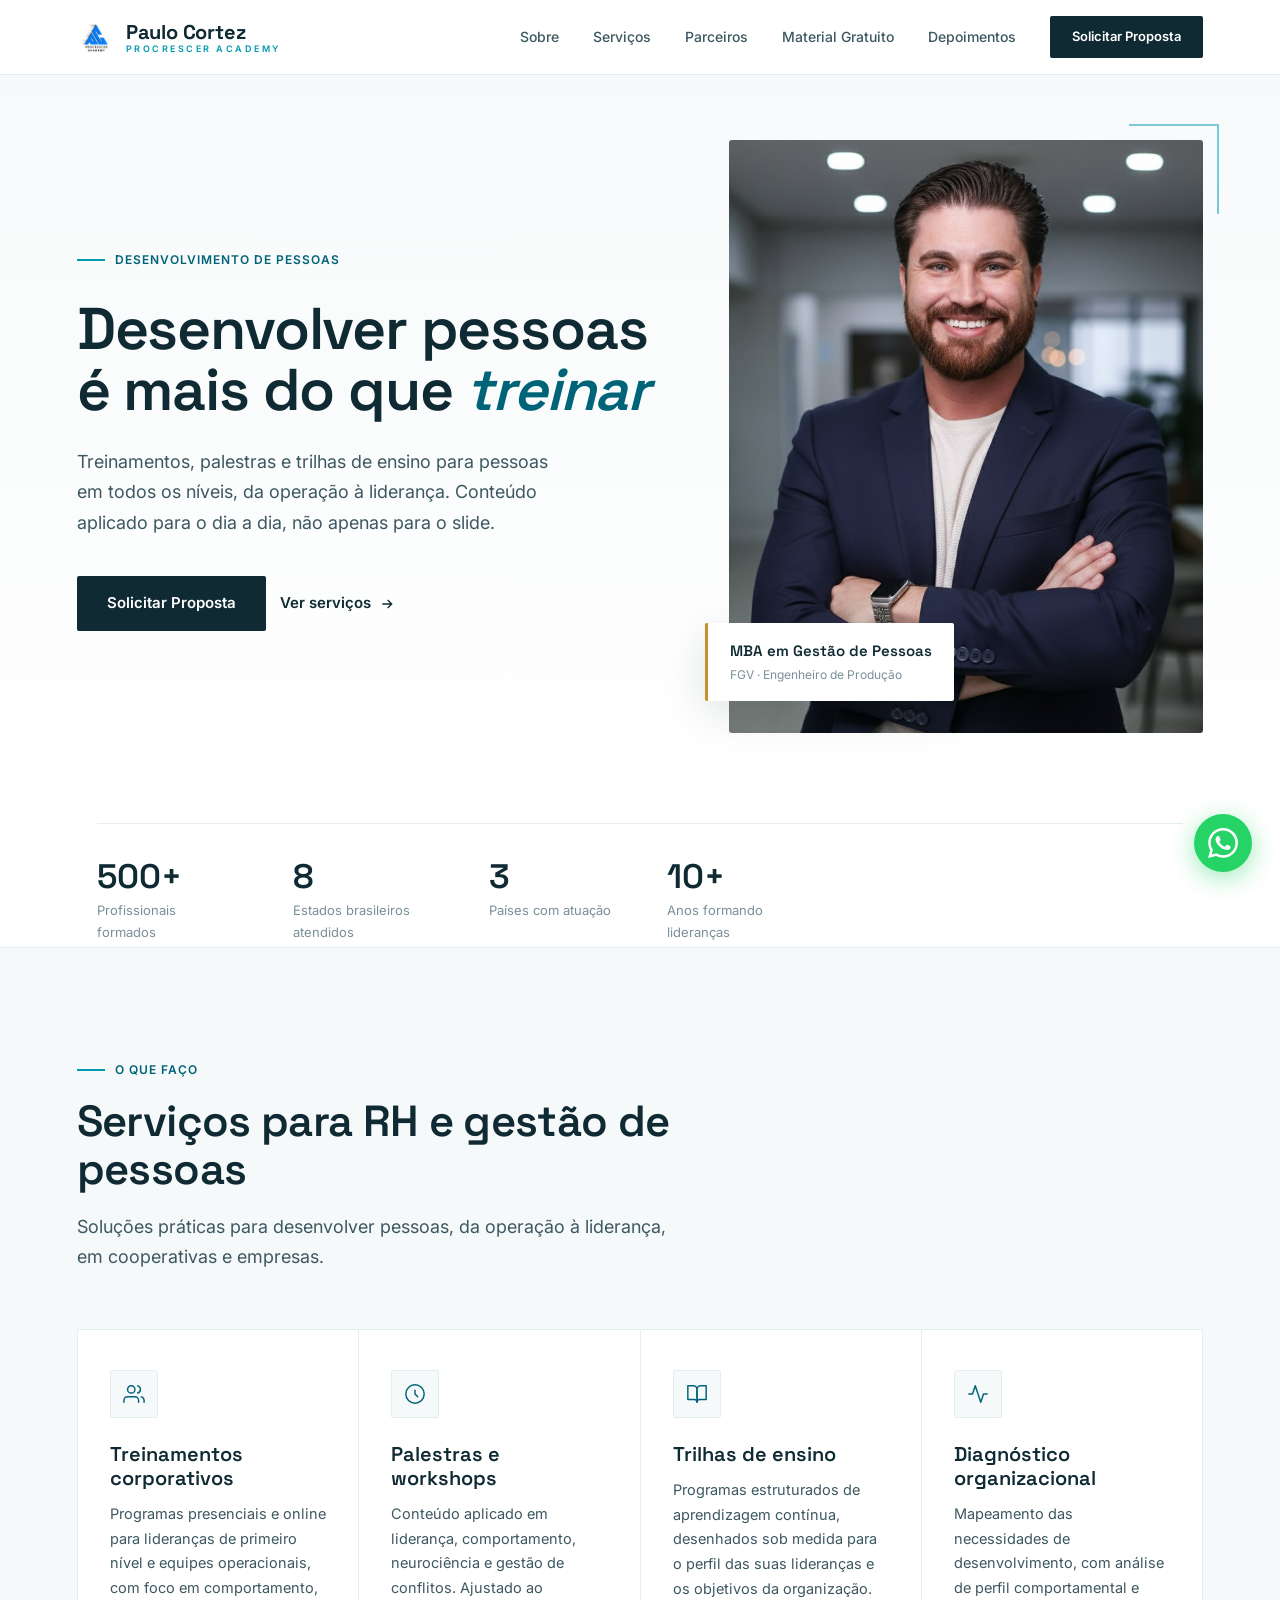
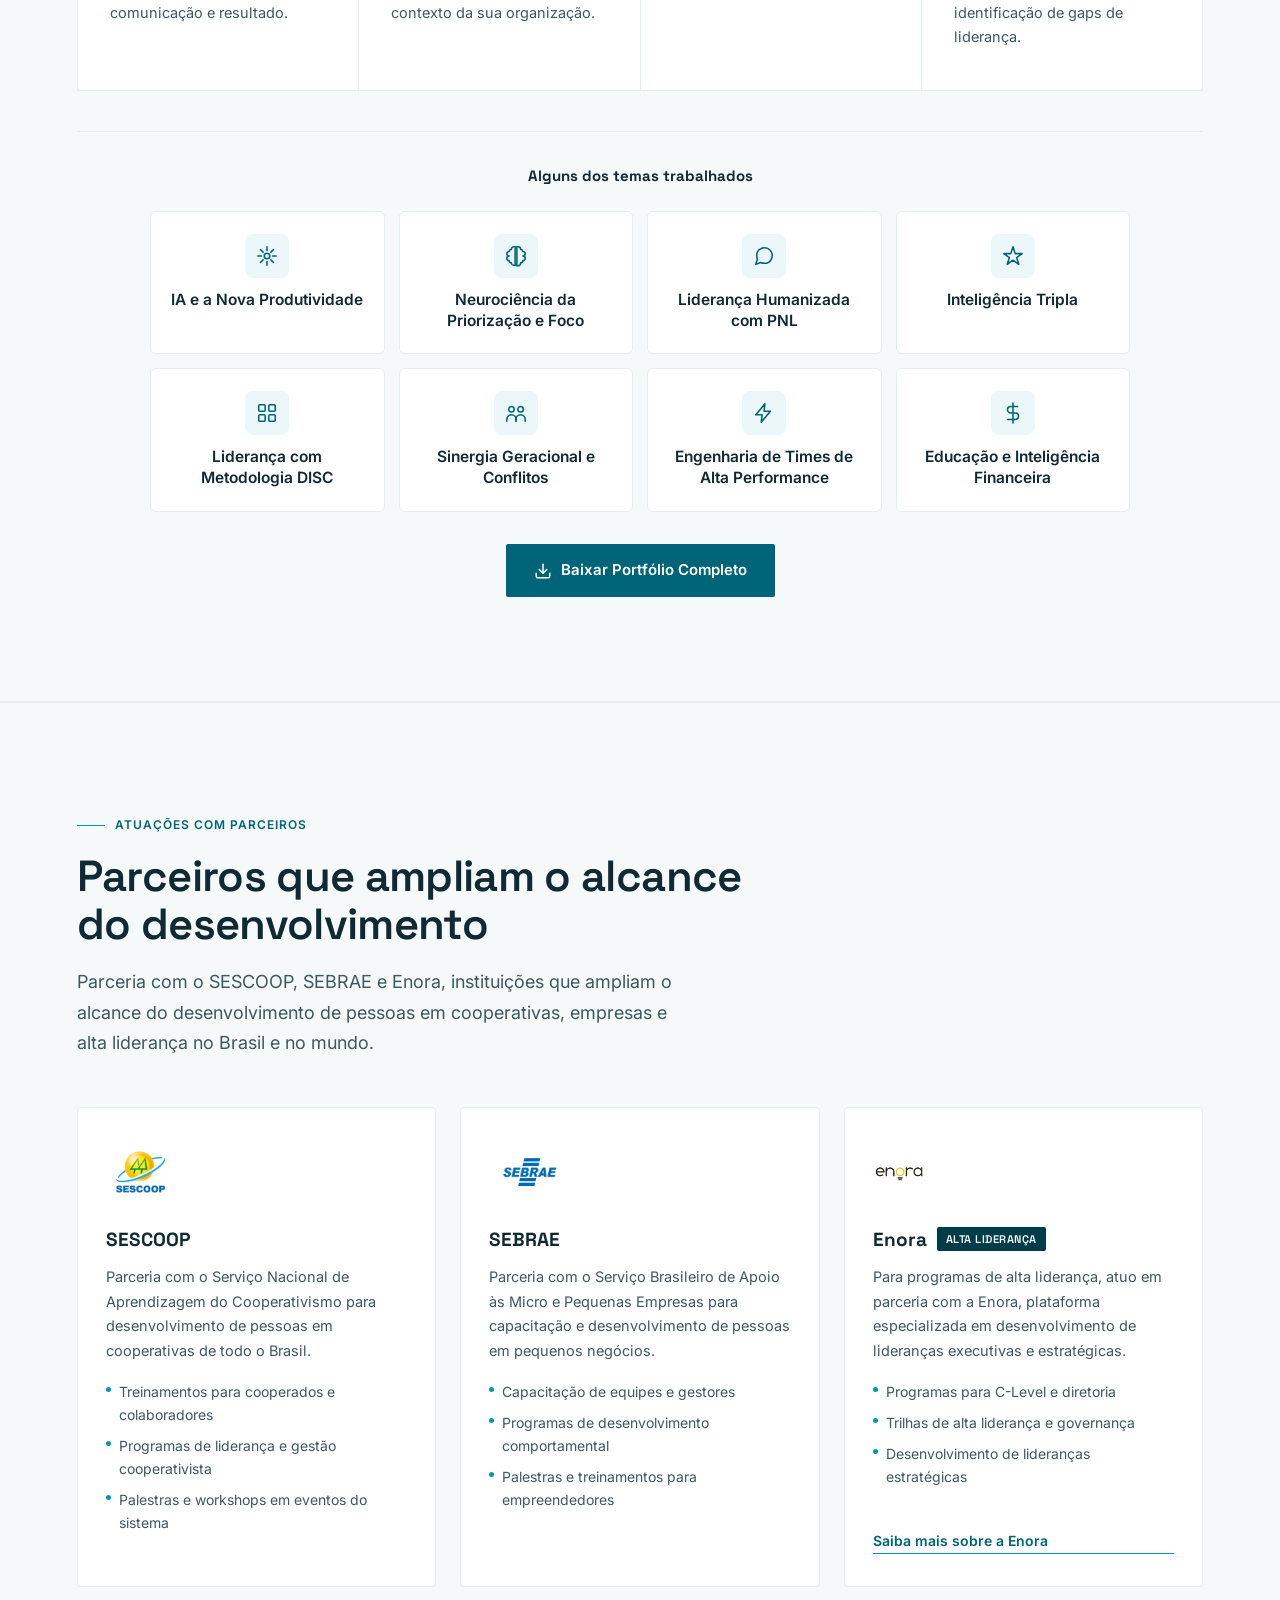
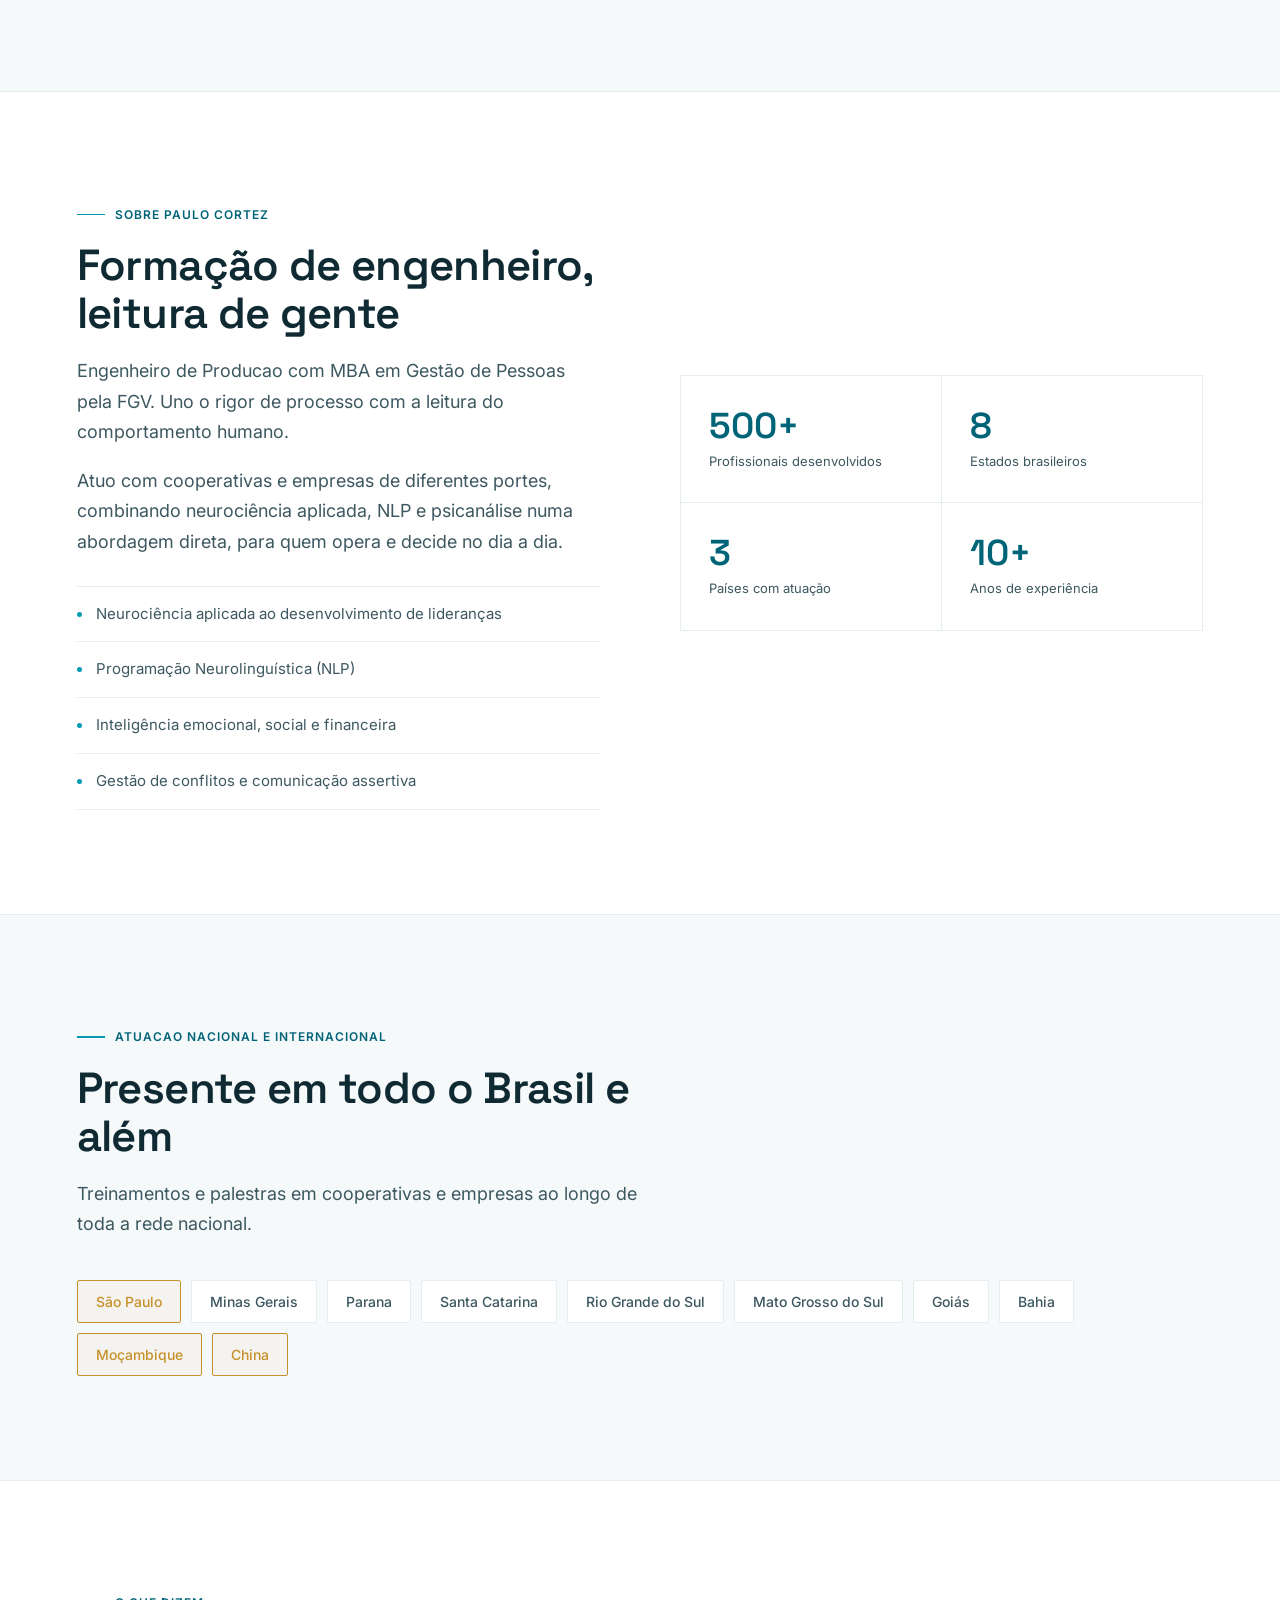
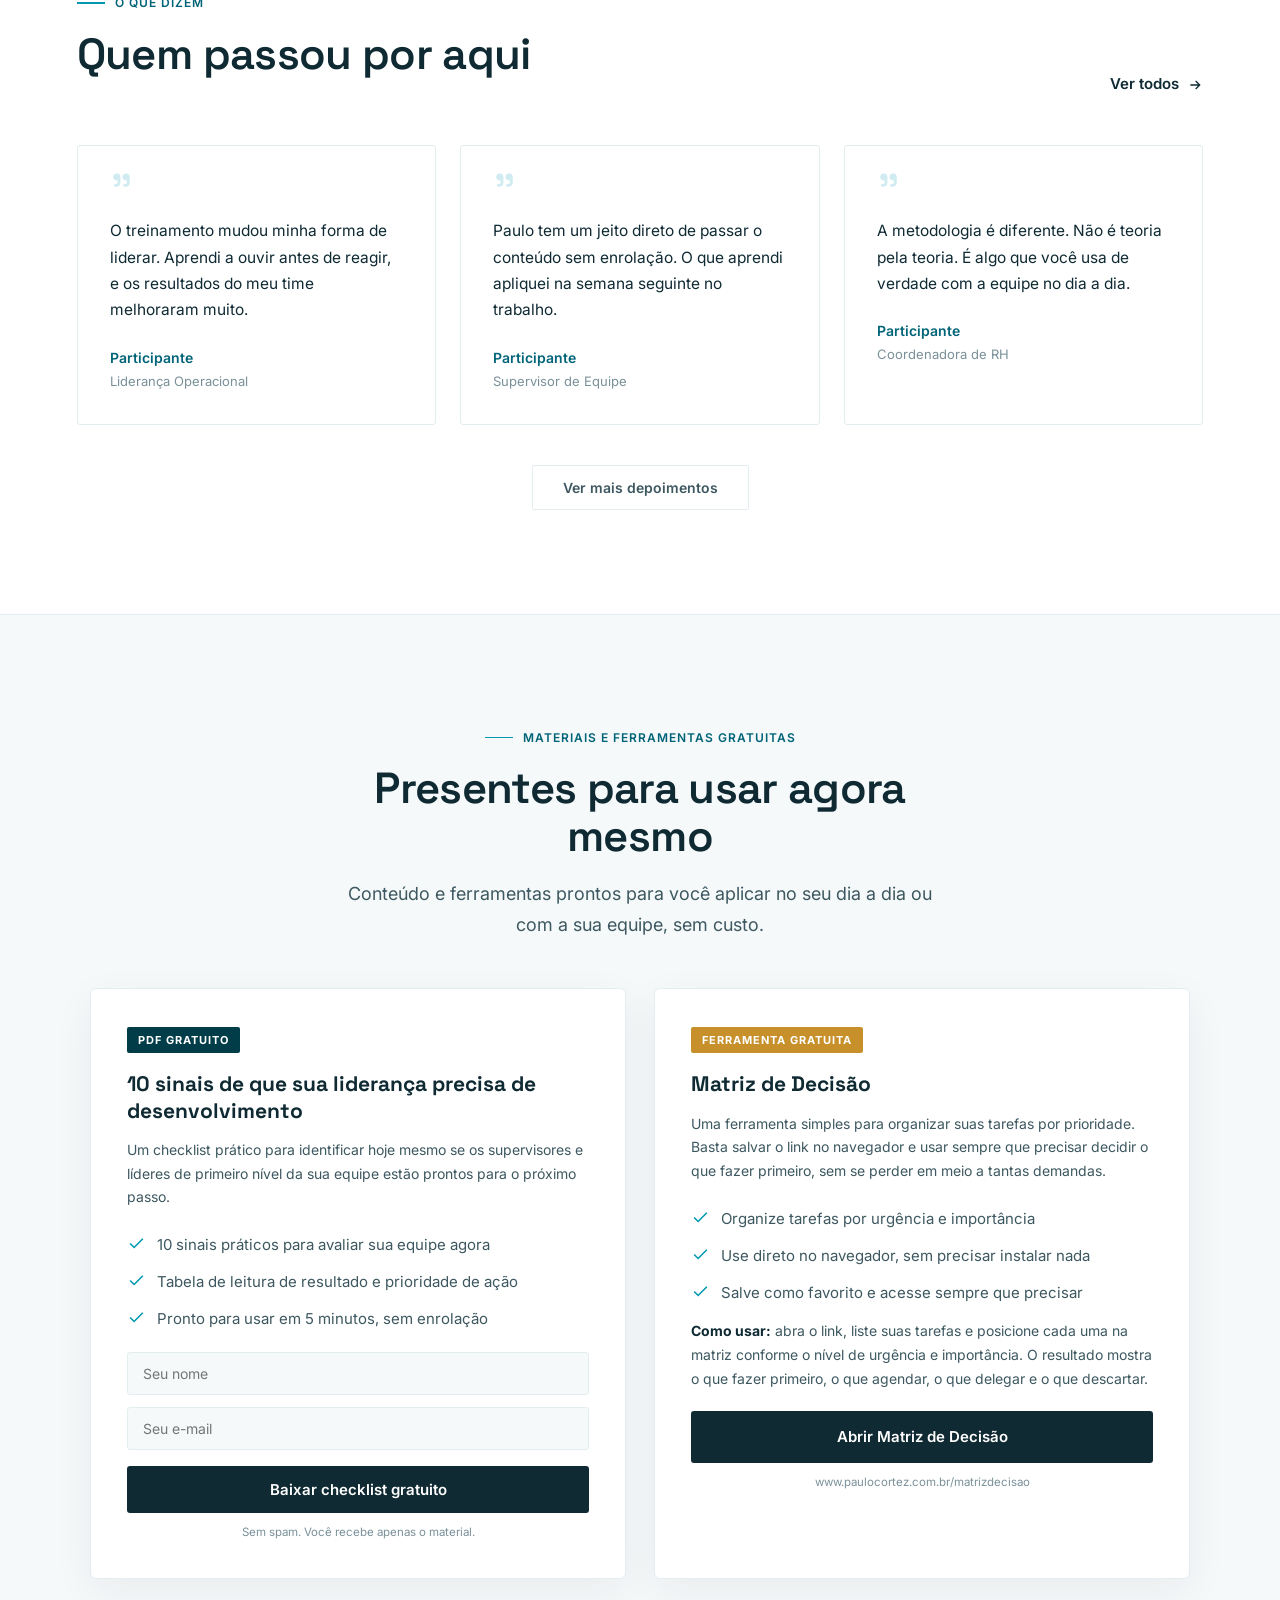
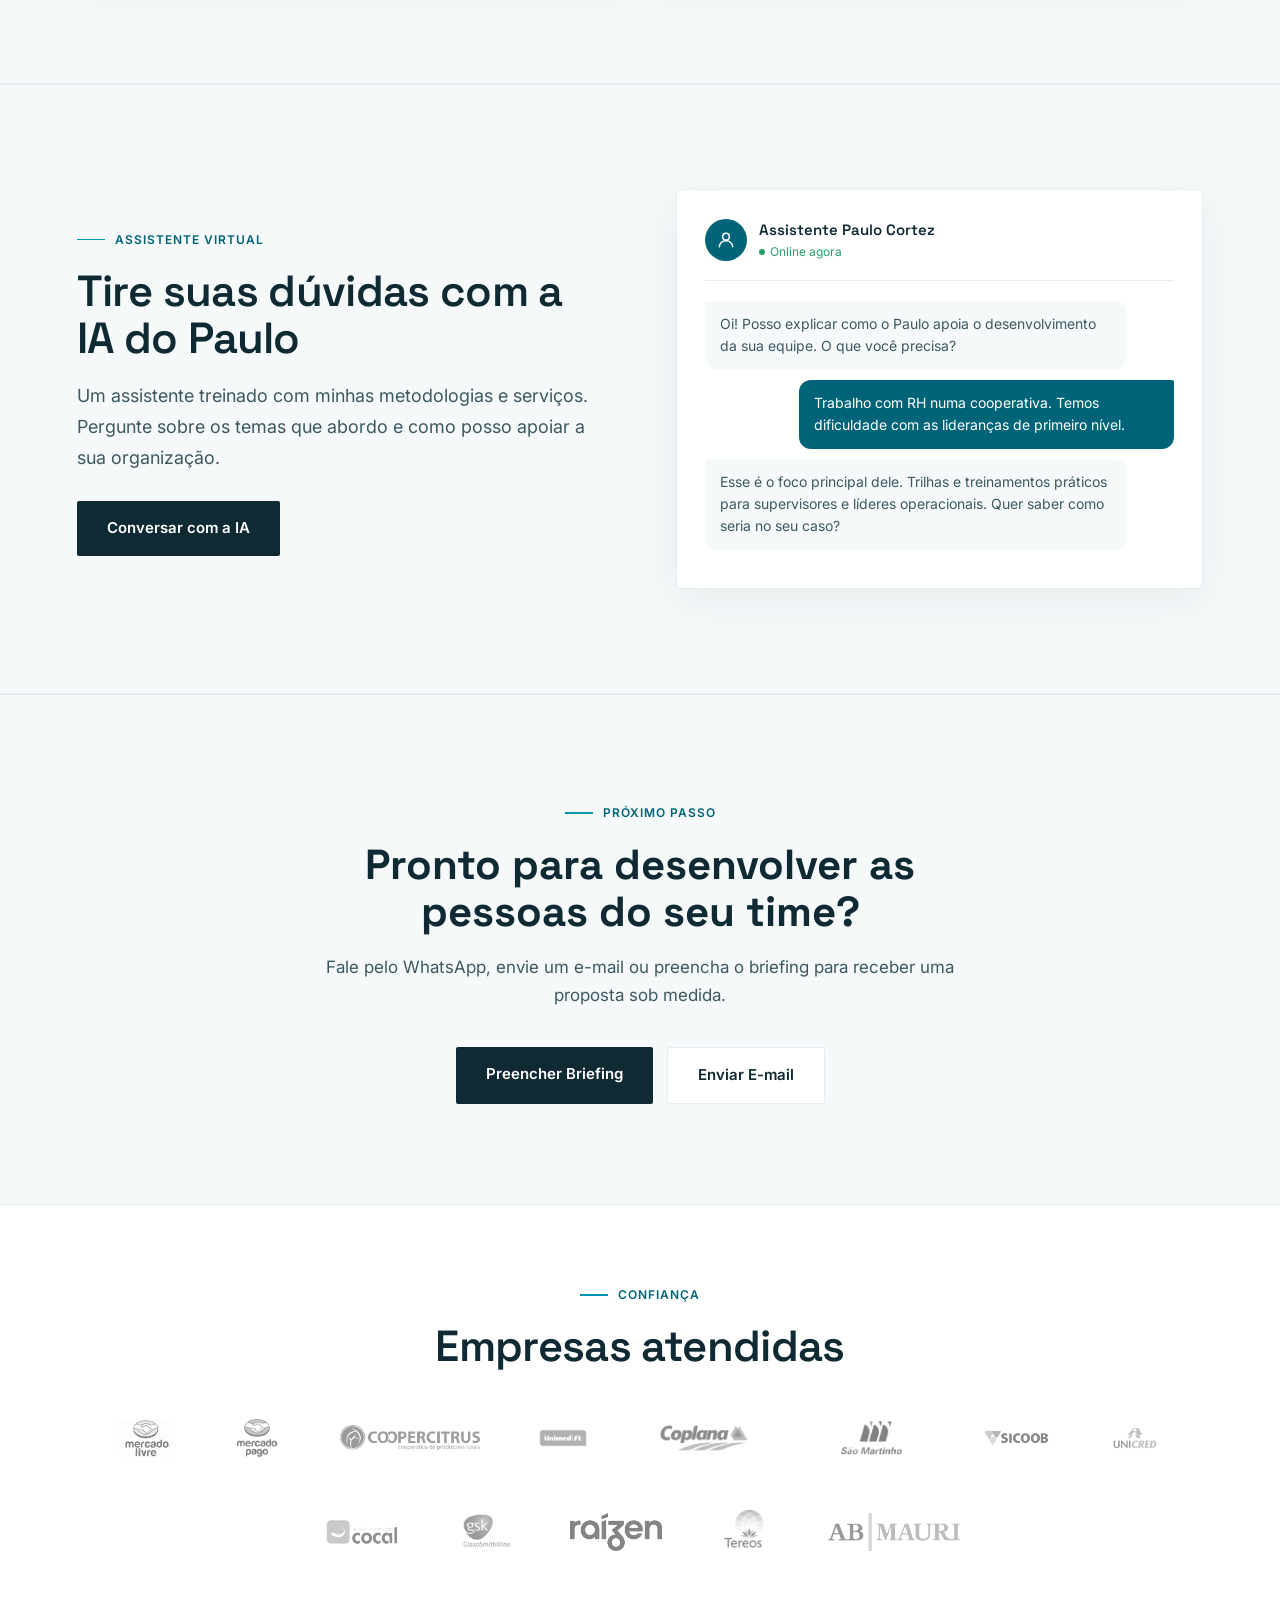
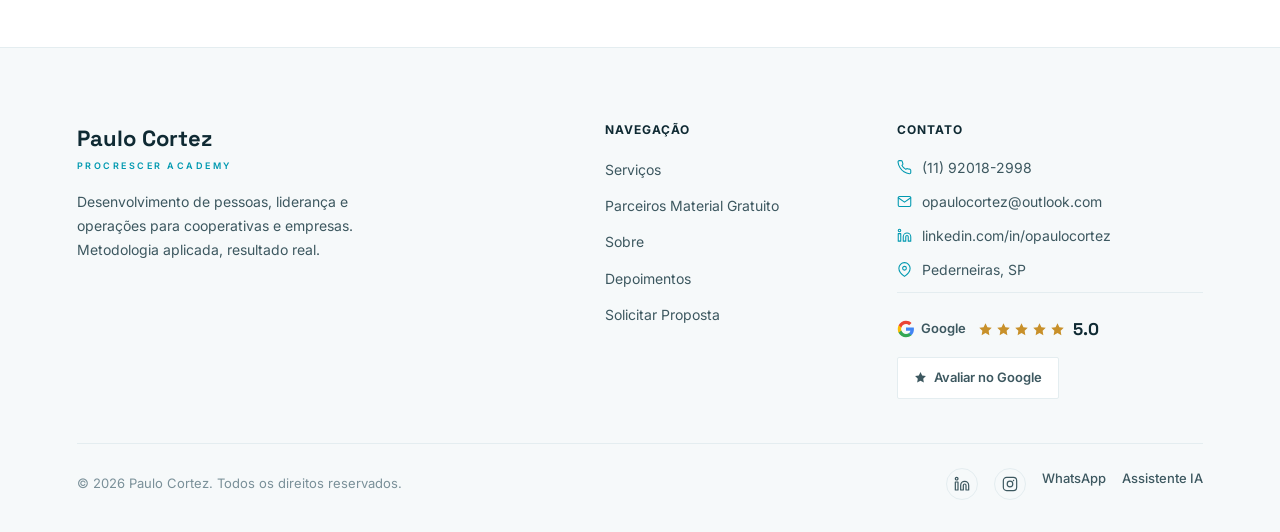
==== commit a9d3cdaf: "feat: adiciona tema Educacao Financeira, Matriz de Decisao como ferramenta gratuita, remove destaque" ====
--- a/index.html
+++ b/index.html
@@ -100,9 +100,6 @@
 .serv-temas{margin-top:40px;padding-top:32px;border-top:1px solid var(--paper-edge)}
 .serv-temas-title{font-family:'Space Grotesk',sans-serif;font-weight:700;font-size:15px;color:var(--ink);margin-bottom:22px;text-align:center}
 .temas-grid{display:grid;grid-template-columns:repeat(4,minmax(0,1fr));gap:14px;max-width:980px;margin:0 auto}
-.temas-grid .tema-card:nth-child(5){grid-column:1 / span 1}
-.temas-grid .tema-card:nth-child(6){grid-column:2 / span 1}
-.temas-grid .tema-card:nth-child(7){grid-column:3 / span 1}
 .tema-card{
   display:flex;flex-direction:column;align-items:center;text-align:center;gap:12px;
   background:#fff;border:1px solid var(--paper-edge);border-radius:6px;
@@ -115,7 +112,6 @@
 .tema-nome{font-size:15.5px;font-weight:600;color:var(--ink);line-height:1.35}
 @media(max-width:860px){
   .temas-grid{grid-template-columns:repeat(2,1fr)}
-  .temas-grid .tema-card:nth-child(5),.temas-grid .tema-card:nth-child(6),.temas-grid .tema-card:nth-child(7){grid-column:auto}
 }
 @media(max-width:520px){.temas-grid{grid-template-columns:1fr}}
 .serv-portfolio{margin-top:32px;text-align:center}
@@ -131,7 +127,6 @@
 .parc-head{margin-bottom:48px;max-width:700px}
 .parc-grid{display:grid;grid-template-columns:repeat(3,1fr);gap:24px}
 .parc-card{background:#fff;border:1px solid var(--paper-edge);border-radius:4px;padding:32px 28px;display:flex;flex-direction:column;gap:0}
-.parc-card-destaque{border-color:var(--teal);position:relative}
 .parc-logo-wrap{height:64px;display:flex;align-items:center;margin-bottom:20px}
 .parc-logo{max-height:52px;max-width:140px;object-fit:contain}
 .parc-logo-wrap-enora{align-items:center}
@@ -148,20 +143,26 @@
 
 /* MATERIAL GRATUITO */
 .material{background:var(--paper-warm);border-top:1px solid var(--paper-edge);border-bottom:1px solid var(--paper-edge)}
-.mat-inner{max-width:1240px;margin:0 auto;display:grid;grid-template-columns:1fr 1fr;gap:64px;align-items:center}
+.mat-head{text-align:center;max-width:640px;margin:0 auto 48px}
+.mat-head .eyebrow{justify-content:center}
+.mat-head .sec-lead{margin:0 auto}
+.mat-grid2{max-width:1100px;margin:0 auto;display:grid;grid-template-columns:1fr 1fr;gap:28px;align-items:start}
 .mat-body .sec-lead{max-width:100%;margin-bottom:26px}
-.mat-list{list-style:none;display:flex;flex-direction:column;gap:12px;margin-bottom:8px}
+.mat-list{list-style:none;display:flex;flex-direction:column;gap:12px;margin-bottom:20px}
 .mat-list li{display:flex;align-items:flex-start;gap:11px;font-size:15px;color:var(--ink-soft)}
 .mat-list svg{width:19px;height:19px;stroke:var(--teal);fill:none;stroke-width:2;flex-shrink:0;margin-top:1px}
-.mat-card{background:#fff;border:1px solid var(--paper-edge);border-radius:6px;padding:36px;box-shadow:0 12px 40px rgba(15,42,51,.06)}
+.mat-card{background:#fff;border:1px solid var(--paper-edge);border-radius:6px;padding:36px;box-shadow:0 12px 40px rgba(15,42,51,.06);height:100%}
 .mat-tag{display:inline-block;font-size:11px;font-weight:700;letter-spacing:1px;text-transform:uppercase;background:var(--teal-dark);color:#fff;padding:4px 11px;border-radius:2px;margin-bottom:18px}
+.mat-tag-ferramenta{background:var(--gold)}
 .mat-title{font-family:'Space Grotesk',sans-serif;font-size:21px;font-weight:700;color:var(--ink);line-height:1.25;margin-bottom:14px}
 .mat-sub{font-size:14px;color:var(--ink-soft);line-height:1.7;margin-bottom:24px}
+.mat-sub strong{color:var(--ink)}
 .mat-form{display:flex;flex-direction:column;gap:12px}
 .mat-form input{background:var(--paper-warm);border:1px solid var(--paper-edge);border-radius:3px;padding:12px 15px;font-size:14px;color:var(--ink);font-family:'Inter',sans-serif;outline:none;transition:border-color .2s}
 .mat-form input:focus{border-color:var(--teal)}
 .mat-btn{background:var(--ink);color:#fff;font-weight:600;font-size:15px;padding:14px 22px;border-radius:3px;border:none;cursor:pointer;font-family:'Inter',sans-serif;transition:background .25s;margin-top:4px}
 .mat-btn:hover{background:var(--teal-deep)}
+.mat-btn-link{display:block;width:100%;text-align:center;text-decoration:none;box-sizing:border-box}
 .mat-note{font-size:11.5px;color:var(--ink-light);text-align:center;margin-top:10px}
 .mat-ok{display:none;text-align:center;padding:20px}
 .mat-ok.on{display:block}
@@ -170,7 +171,7 @@
 .mat-ok a{display:inline-block;background:var(--teal-deep);color:#fff;font-weight:600;font-size:14px;padding:12px 24px;border-radius:3px;transition:background .2s}
 .mat-ok a:hover{background:var(--ink)}
 .dn{display:none}
-@media(max-width:860px){.mat-inner{grid-template-columns:1fr;gap:40px}}
+@media(max-width:860px){.mat-grid2{grid-template-columns:1fr;gap:24px}}
 
 /* SOBRE */
 .sobre-grid{display:grid;grid-template-columns:1fr 1fr;gap:80px;align-items:center}
@@ -277,6 +278,7 @@
 .banner-disc{background:linear-gradient(135deg,#0099B0,#004b5c)}
 .banner-geracional{background:linear-gradient(135deg,#3D5860,#0F2A33)}
 .banner-performance{background:linear-gradient(135deg,#006478,#00343F)}
+.banner-financeira{background:linear-gradient(135deg,#C8902A,#5c4210)}
 .tema-conteudo{padding:30px 32px 34px}
 .tema-eyebrow{display:inline-flex;align-items:center;gap:8px;font-size:11px;font-weight:700;letter-spacing:1.2px;text-transform:uppercase;color:var(--teal-deep);margin-bottom:10px}
 .tema-eyebrow::before{content:'';width:20px;height:1.5px;background:var(--teal)}
@@ -460,6 +462,10 @@
           <span class="tema-icon"><svg viewBox="0 0 24 24"><path d="M13 2L3 14h7l-1 8 10-12h-7l1-8z"/></svg></span>
           <span class="tema-nome">Engenharia de Times de Alta Performance</span>
         </button>
+        <button type="button" class="tema-card" onclick="abrirTema('financeira')">
+          <span class="tema-icon"><svg viewBox="0 0 24 24"><line x1="12" y1="1" x2="12" y2="23"/><path d="M17 5H9.5a3.5 3.5 0 0 0 0 7h5a3.5 3.5 0 0 1 0 7H6"/></svg></span>
+          <span class="tema-nome">Educação e Inteligência Financeira</span>
+        </button>
       </div>
     </div>
     <div class="serv-portfolio">
@@ -476,7 +482,7 @@
     <div class="parc-head">
       <span class="eyebrow">Atuações com Parceiros</span>
       <h2 class="sec-title">Parceiros que ampliam o alcance do desenvolvimento</h2>
-      <p class="sec-lead">Atuo em parceria com o SESCOOP, SEBRAE e Enora, instituições que ampliam o alcance do desenvolvimento de pessoas em cooperativas, empresas e alta liderança no Brasil.</p>
+      <p class="sec-lead">Parceria com o SESCOOP, SEBRAE e Enora, instituições que ampliam o alcance do desenvolvimento de pessoas em cooperativas, empresas e alta liderança no Brasil e no mundo.</p>
     </div>
     <div class="parc-grid">
       <div class="parc-card">
@@ -503,7 +509,7 @@
           <li>Palestras e treinamentos para empreendedores</li>
         </ul>
       </div>
-      <div class="parc-card parc-card-destaque">
+      <div class="parc-card">
         <div class="parc-logo-wrap parc-logo-wrap-enora">
           <a href="https://enora.com.br" target="_blank" rel="noopener"><img src="assets/enora.png" alt="Enora" class="parc-logo" /></a>
         </div>
@@ -590,21 +596,23 @@
 
 <section class="material" id="material">
   <div class="sec">
-    <div class="mat-inner">
-      <div class="mat-body">
-        <span class="eyebrow">Material Gratuito</span>
-        <h2 class="sec-title">10 sinais de que sua lideranca precisa de desenvolvimento</h2>
-        <p class="sec-lead">Um checklist pratico para identificar hoje mesmo se os supervisores e lideres de primeiro nivel da sua equipe estao prontos para o proximo passo.</p>
-        <ul class="mat-list">
-          <li><svg viewBox="0 0 24 24"><polyline points="20 6 9 17 4 12"/></svg>10 sinais praticos para avaliar sua equipe agora</li>
-          <li><svg viewBox="0 0 24 24"><polyline points="20 6 9 17 4 12"/></svg>Tabela de leitura de resultado e prioridade de acao</li>
-          <li><svg viewBox="0 0 24 24"><polyline points="20 6 9 17 4 12"/></svg>Pronto para usar em 5 minutos, sem enrolacao</li>
-        </ul>
-      </div>
+    <div class="mat-head">
+      <span class="eyebrow">Materiais e Ferramentas Gratuitas</span>
+      <h2 class="sec-title">Presentes para usar agora mesmo</h2>
+      <p class="sec-lead">Conteúdo e ferramentas prontos para você aplicar no seu dia a dia ou com a sua equipe, sem custo.</p>
+    </div>
+
+    <div class="mat-grid2">
+
       <div class="mat-card">
         <span class="mat-tag">PDF Gratuito</span>
-        <h3 class="mat-title">Baixe o checklist completo</h3>
-        <p class="mat-sub">Preencha seu nome e e-mail para receber o material agora.</p>
+        <h3 class="mat-title">10 sinais de que sua liderança precisa de desenvolvimento</h3>
+        <p class="mat-sub">Um checklist prático para identificar hoje mesmo se os supervisores e líderes de primeiro nível da sua equipe estão prontos para o próximo passo.</p>
+        <ul class="mat-list">
+          <li><svg viewBox="0 0 24 24"><polyline points="20 6 9 17 4 12"/></svg>10 sinais práticos para avaliar sua equipe agora</li>
+          <li><svg viewBox="0 0 24 24"><polyline points="20 6 9 17 4 12"/></svg>Tabela de leitura de resultado e prioridade de ação</li>
+          <li><svg viewBox="0 0 24 24"><polyline points="20 6 9 17 4 12"/></svg>Pronto para usar em 5 minutos, sem enrolação</li>
+        </ul>
 
         <form id="form-material" name="material-gratuito" method="POST" data-netlify="true" netlify-honeypot="bot-field-material">
           <input type="hidden" name="form-name" value="material-gratuito">
@@ -615,15 +623,30 @@
             <input type="email" name="email" placeholder="Seu e-mail" required>
             <button type="submit" class="mat-btn">Baixar checklist gratuito</button>
           </div>
-          <p class="mat-note">Sem spam. Voce recebe apenas o material.</p>
+          <p class="mat-note">Sem spam. Você recebe apenas o material.</p>
         </form>
 
         <div class="mat-ok" id="mat-ok">
           <svg viewBox="0 0 24 24"><polyline points="20 6 9 17 4 12"/></svg>
-          <p>Pronto. Clique no botao abaixo para baixar o seu checklist.</p>
+          <p>Pronto. Clique no botão abaixo para baixar o seu checklist.</p>
           <a href="assets/materiais/10-sinais-lideranca-primeiro-nivel.pdf" download>Baixar PDF agora</a>
         </div>
       </div>
+
+      <div class="mat-card">
+        <span class="mat-tag mat-tag-ferramenta">Ferramenta Gratuita</span>
+        <h3 class="mat-title">Matriz de Decisão</h3>
+        <p class="mat-sub">Uma ferramenta simples para organizar suas tarefas por prioridade. Basta salvar o link no navegador e usar sempre que precisar decidir o que fazer primeiro, sem se perder em meio a tantas demandas.</p>
+        <ul class="mat-list">
+          <li><svg viewBox="0 0 24 24"><polyline points="20 6 9 17 4 12"/></svg>Organize tarefas por urgência e importância</li>
+          <li><svg viewBox="0 0 24 24"><polyline points="20 6 9 17 4 12"/></svg>Use direto no navegador, sem precisar instalar nada</li>
+          <li><svg viewBox="0 0 24 24"><polyline points="20 6 9 17 4 12"/></svg>Salve como favorito e acesse sempre que precisar</li>
+        </ul>
+        <p class="mat-sub" style="margin-top:-6px;margin-bottom:20px"><strong>Como usar:</strong> abra o link, liste suas tarefas e posicione cada uma na matriz conforme o nível de urgência e importância. O resultado mostra o que fazer primeiro, o que agendar, o que delegar e o que descartar.</p>
+        <a href="https://www.paulocortez.com.br/matrizdecisao" target="_blank" rel="noopener" class="mat-btn mat-btn-link">Abrir Matriz de Decisão</a>
+        <p class="mat-note">www.paulocortez.com.br/matrizdecisao</p>
+      </div>
+
     </div>
   </div>
 </section>
@@ -872,6 +895,20 @@
       'Construção de rituais de time que sustentam performance no longo prazo'
     ],
     publico: 'Gestores e lideranças que já têm uma equipe funcional, mas querem elevar o padrão de entrega e transformar um time bom em um time de alta performance.'
+  },
+  financeira: {
+    banner: 'banner-financeira',
+    icon: '<svg viewBox="0 0 24 24"><line x1="12" y1="1" x2="12" y2="23"/><path d="M17 5H9.5a3.5 3.5 0 0 0 0 7h5a3.5 3.5 0 0 1 0 7H6"/></svg>',
+    titulo: 'Educação e Inteligência Financeira',
+    objetivo: 'Ajudar pessoas a organizarem sua vida financeira na prática, desde decisões do dia a dia até a construção de um caminho sólido rumo aos investimentos, reduzindo o estresse que dívidas e desorganização financeira causam dentro e fora do trabalho.',
+    modulos: [
+      'Como escolher a taxa de juros certa e entender o custo real de cada crédito',
+      'Qual dívida pagar primeiro: método prático de priorização de dívidas',
+      'Ciladas financeiras mais comuns e como se proteger delas',
+      'Organização do orçamento pessoal e controle de gastos no dia a dia',
+      'Primeiros passos para sair do vermelho e começar a investir com segurança'
+    ],
+    publico: 'Público geral dentro das empresas, muito aplicado em SIPATs e ações de bem-estar corporativo, especialmente organizações com alto número de colaboradores endividados ou com dificuldade de organização financeira.'
   }
 };
 
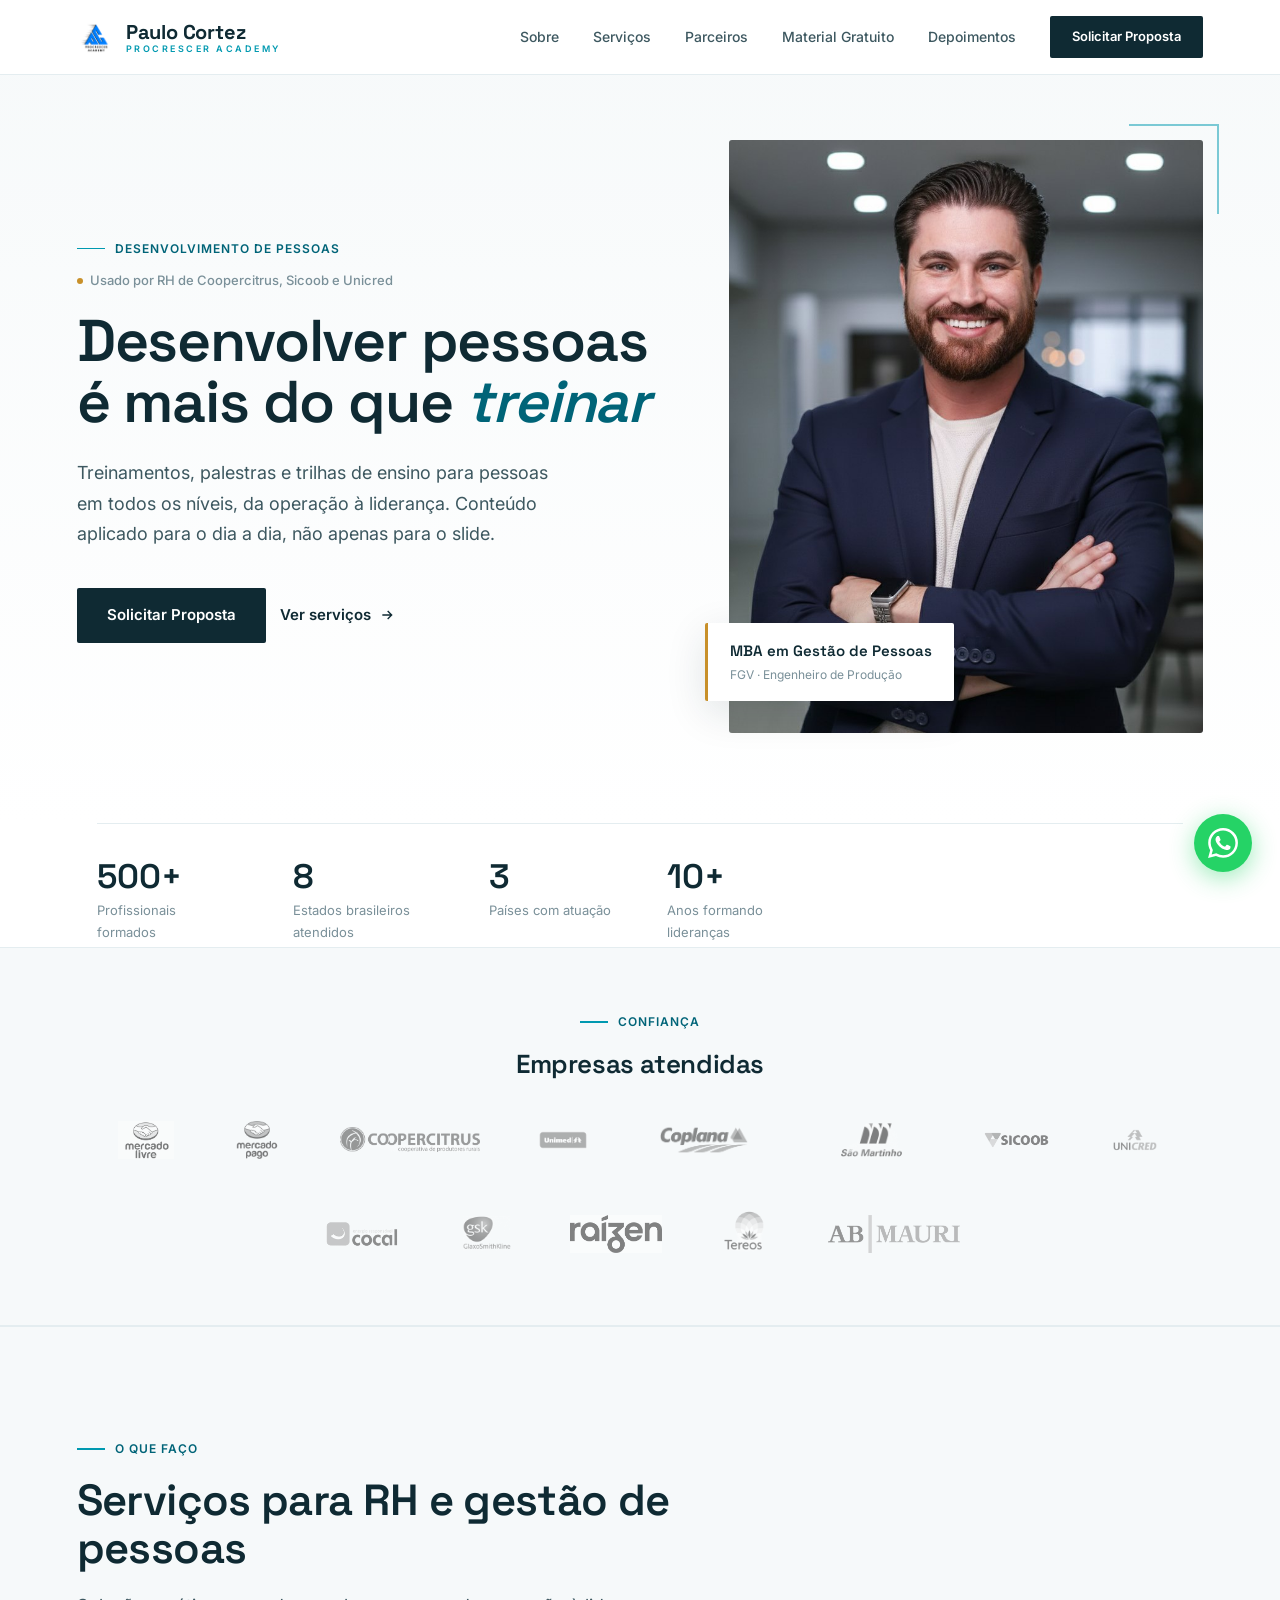
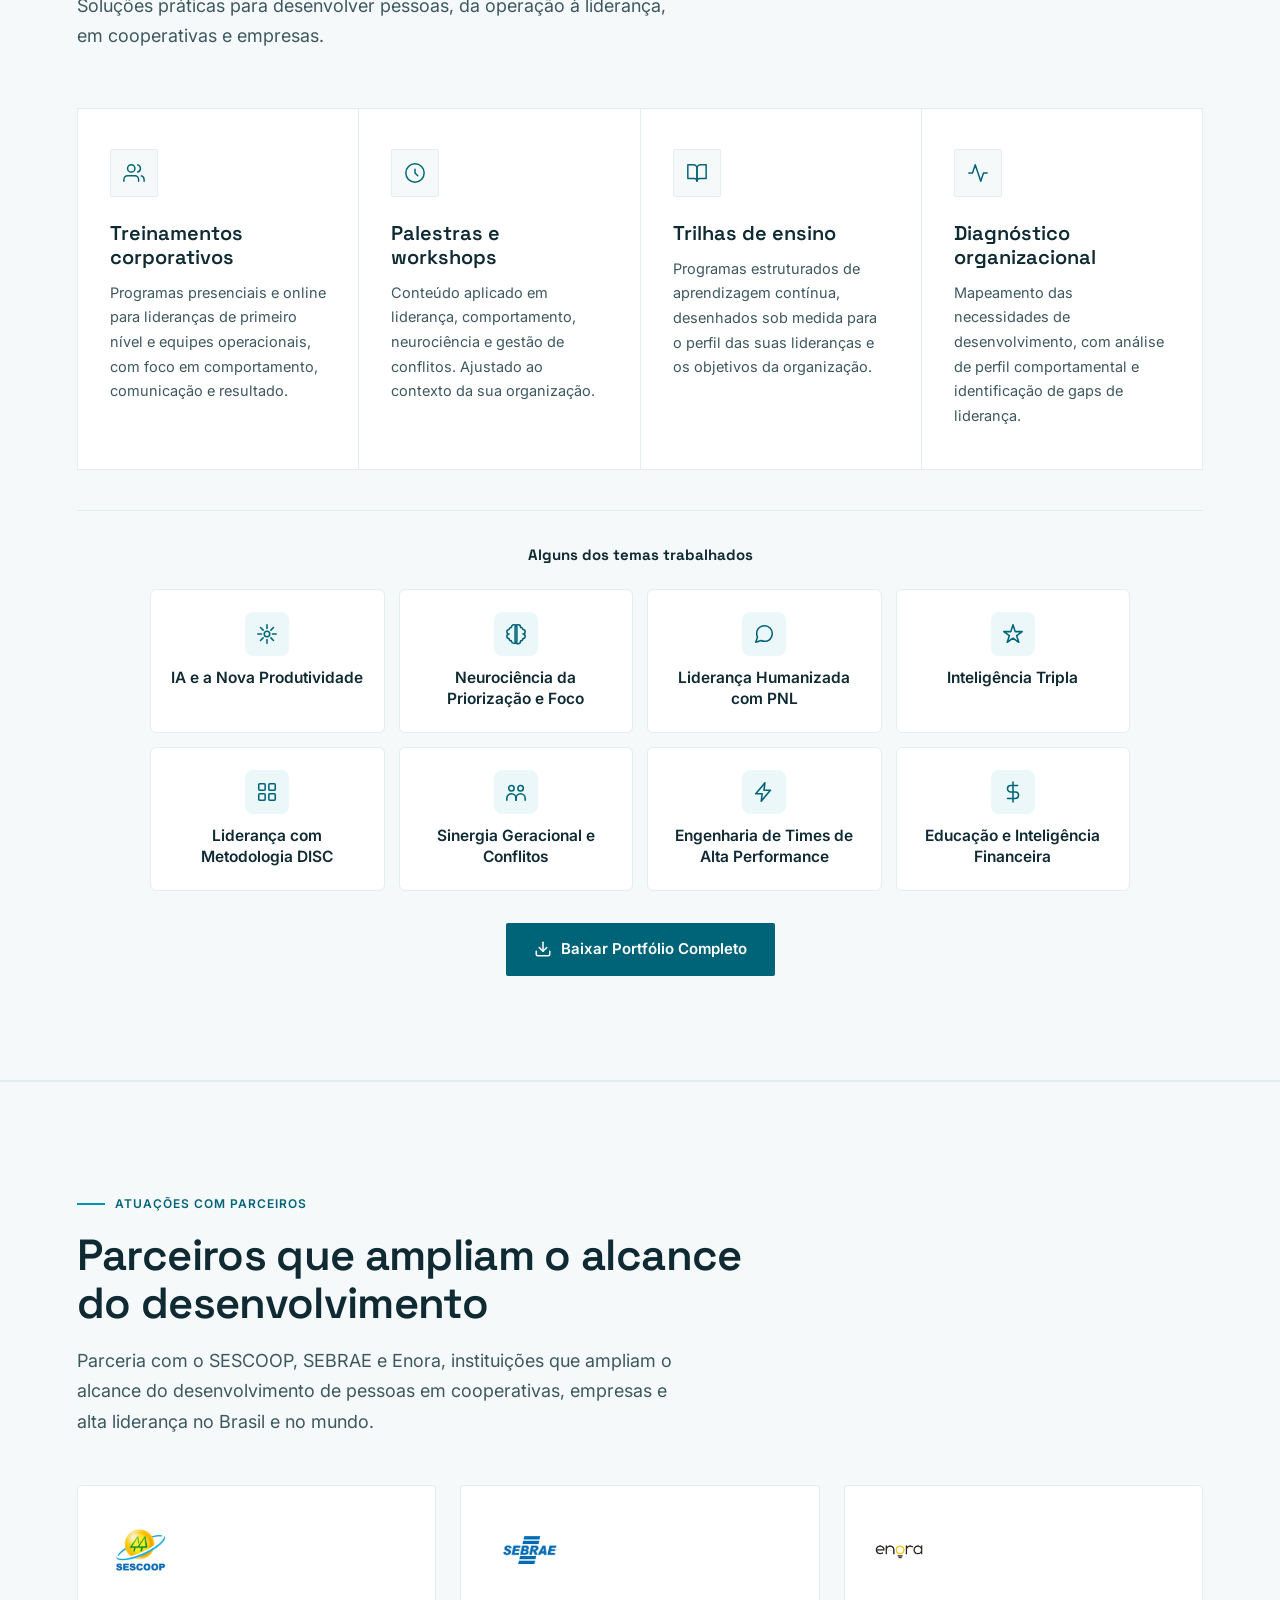
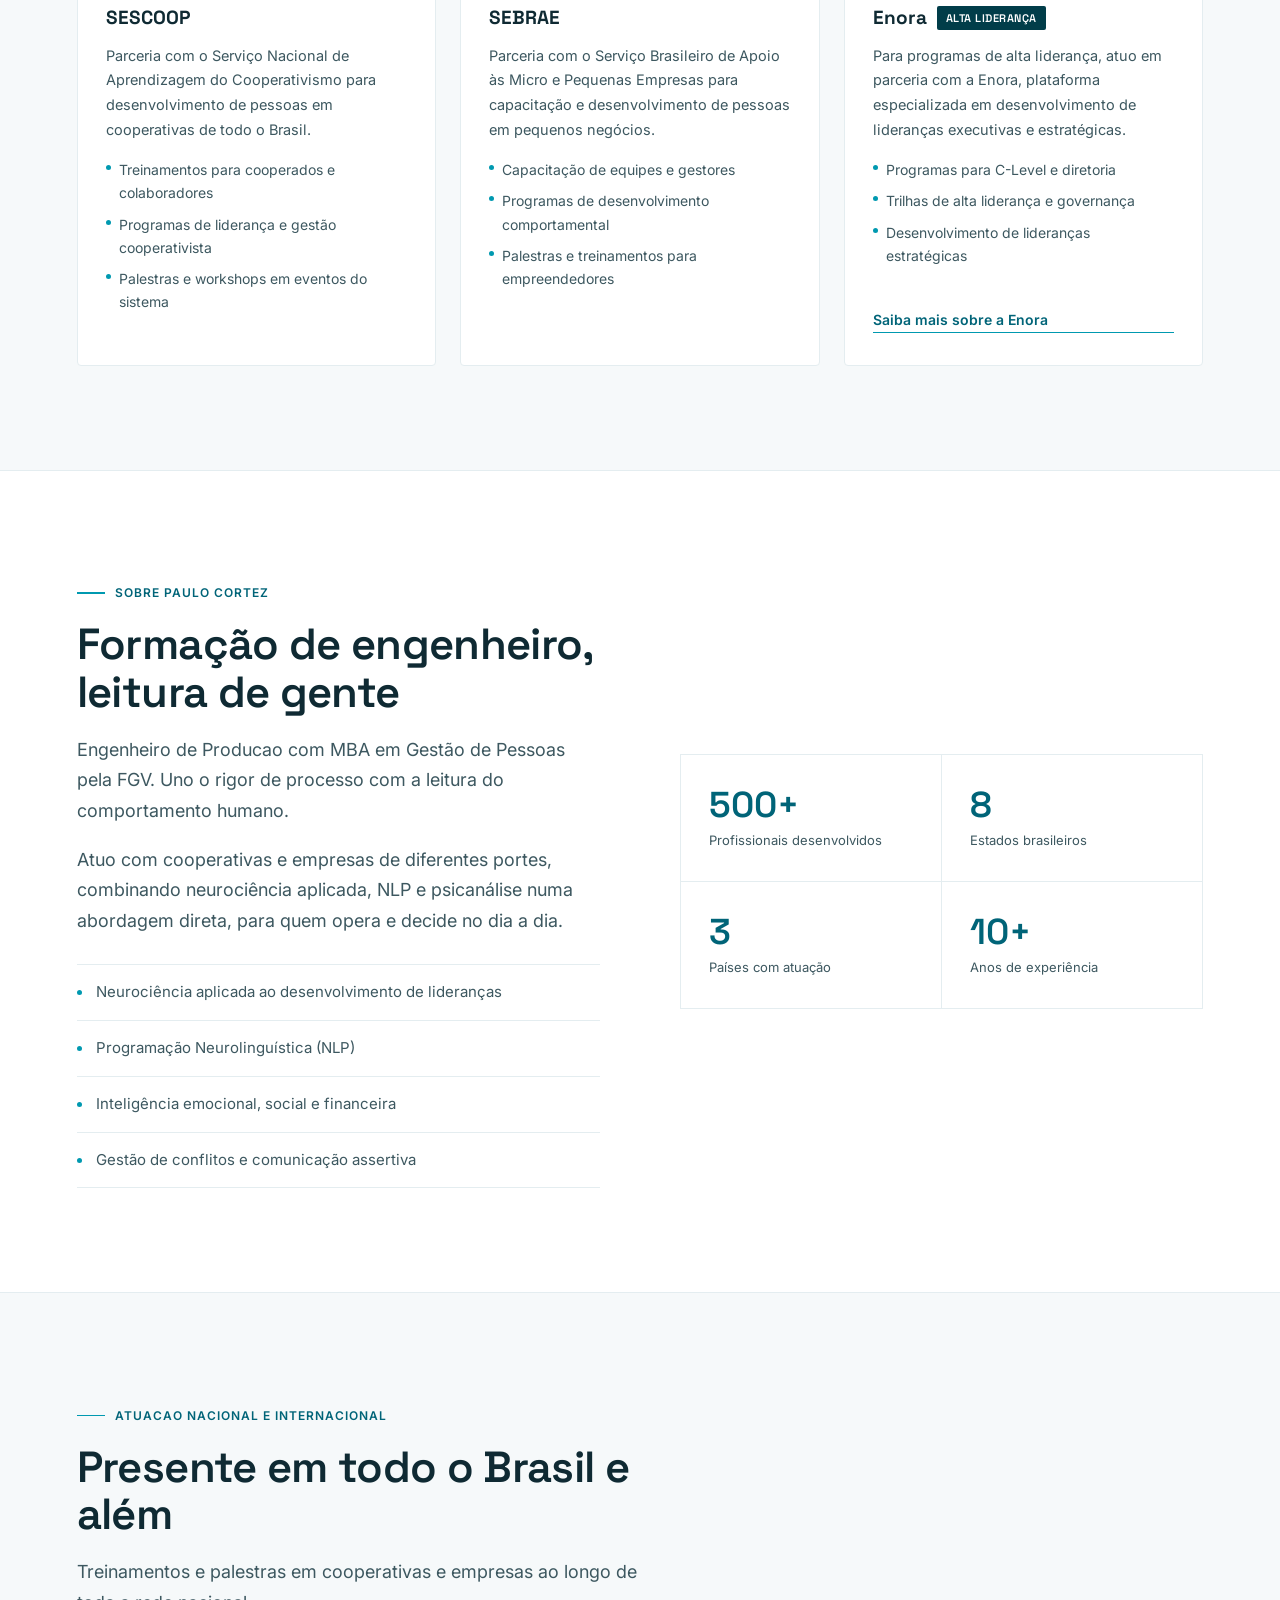
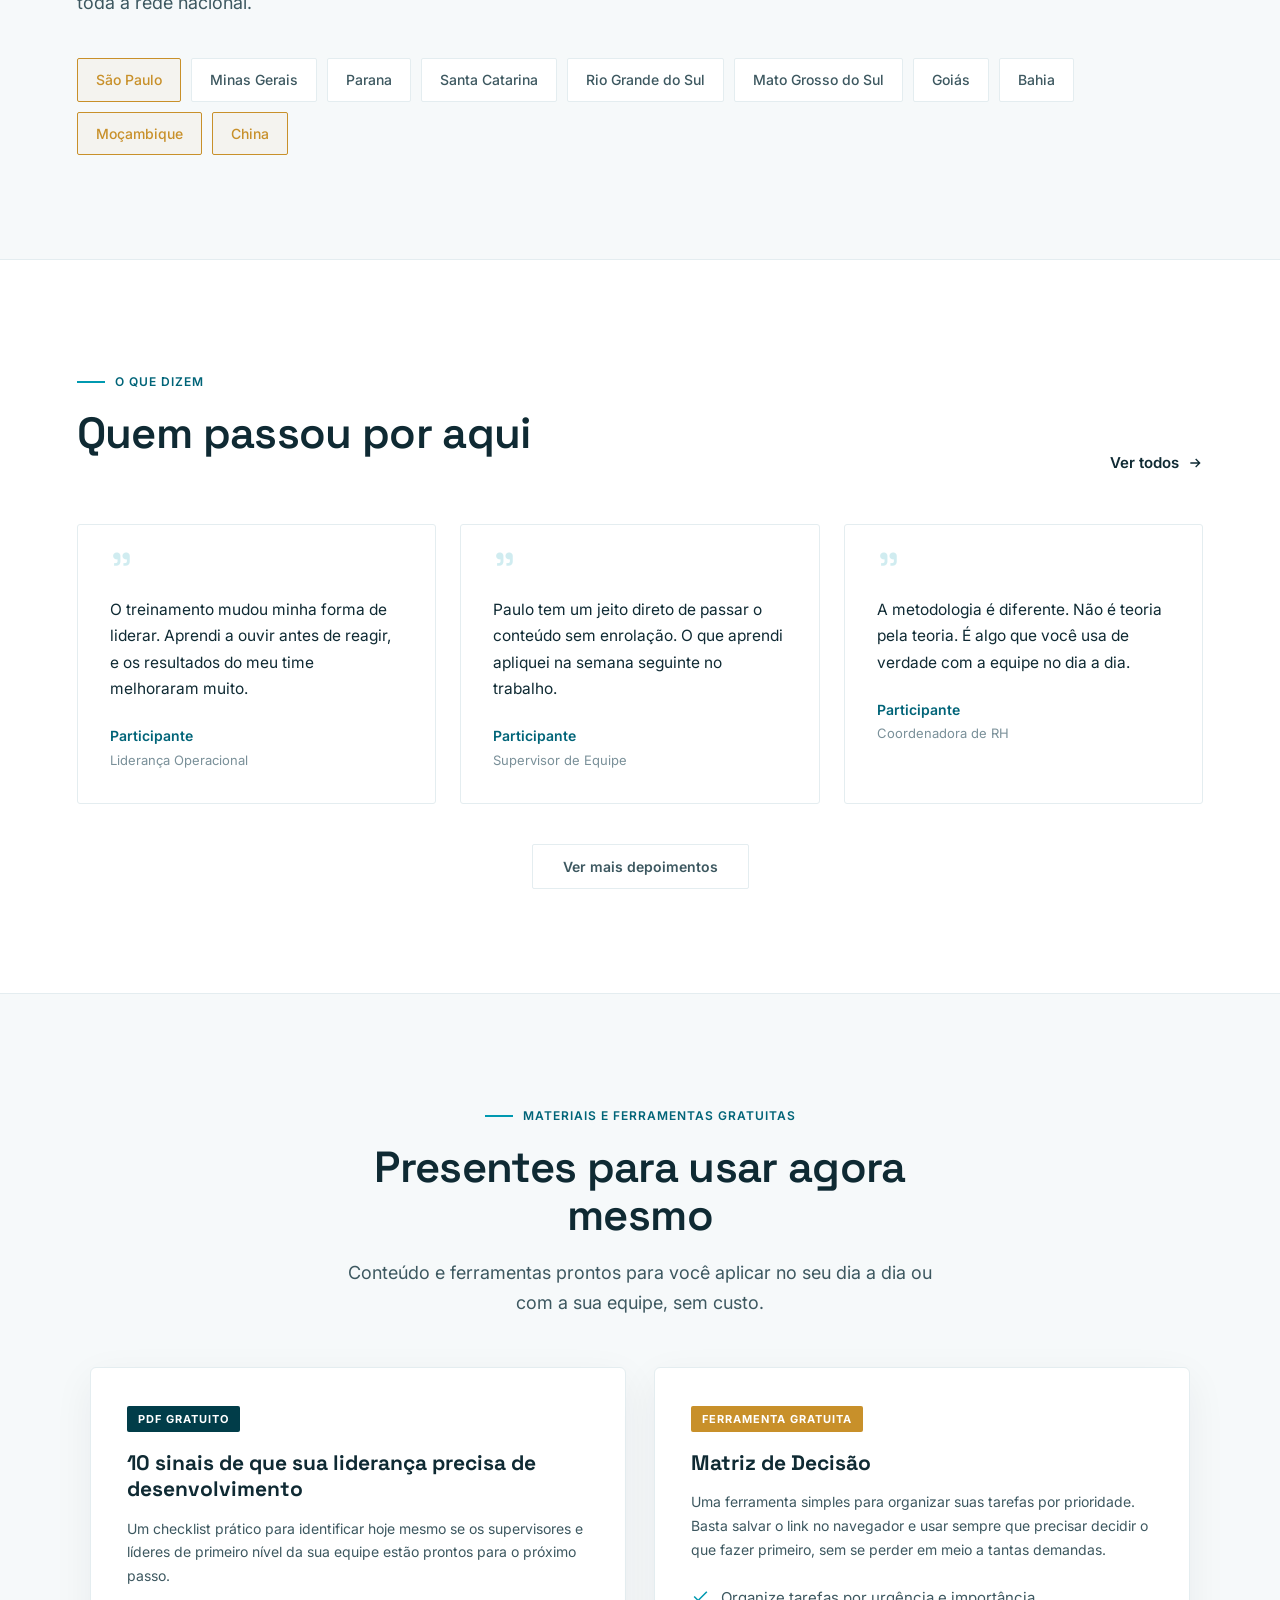
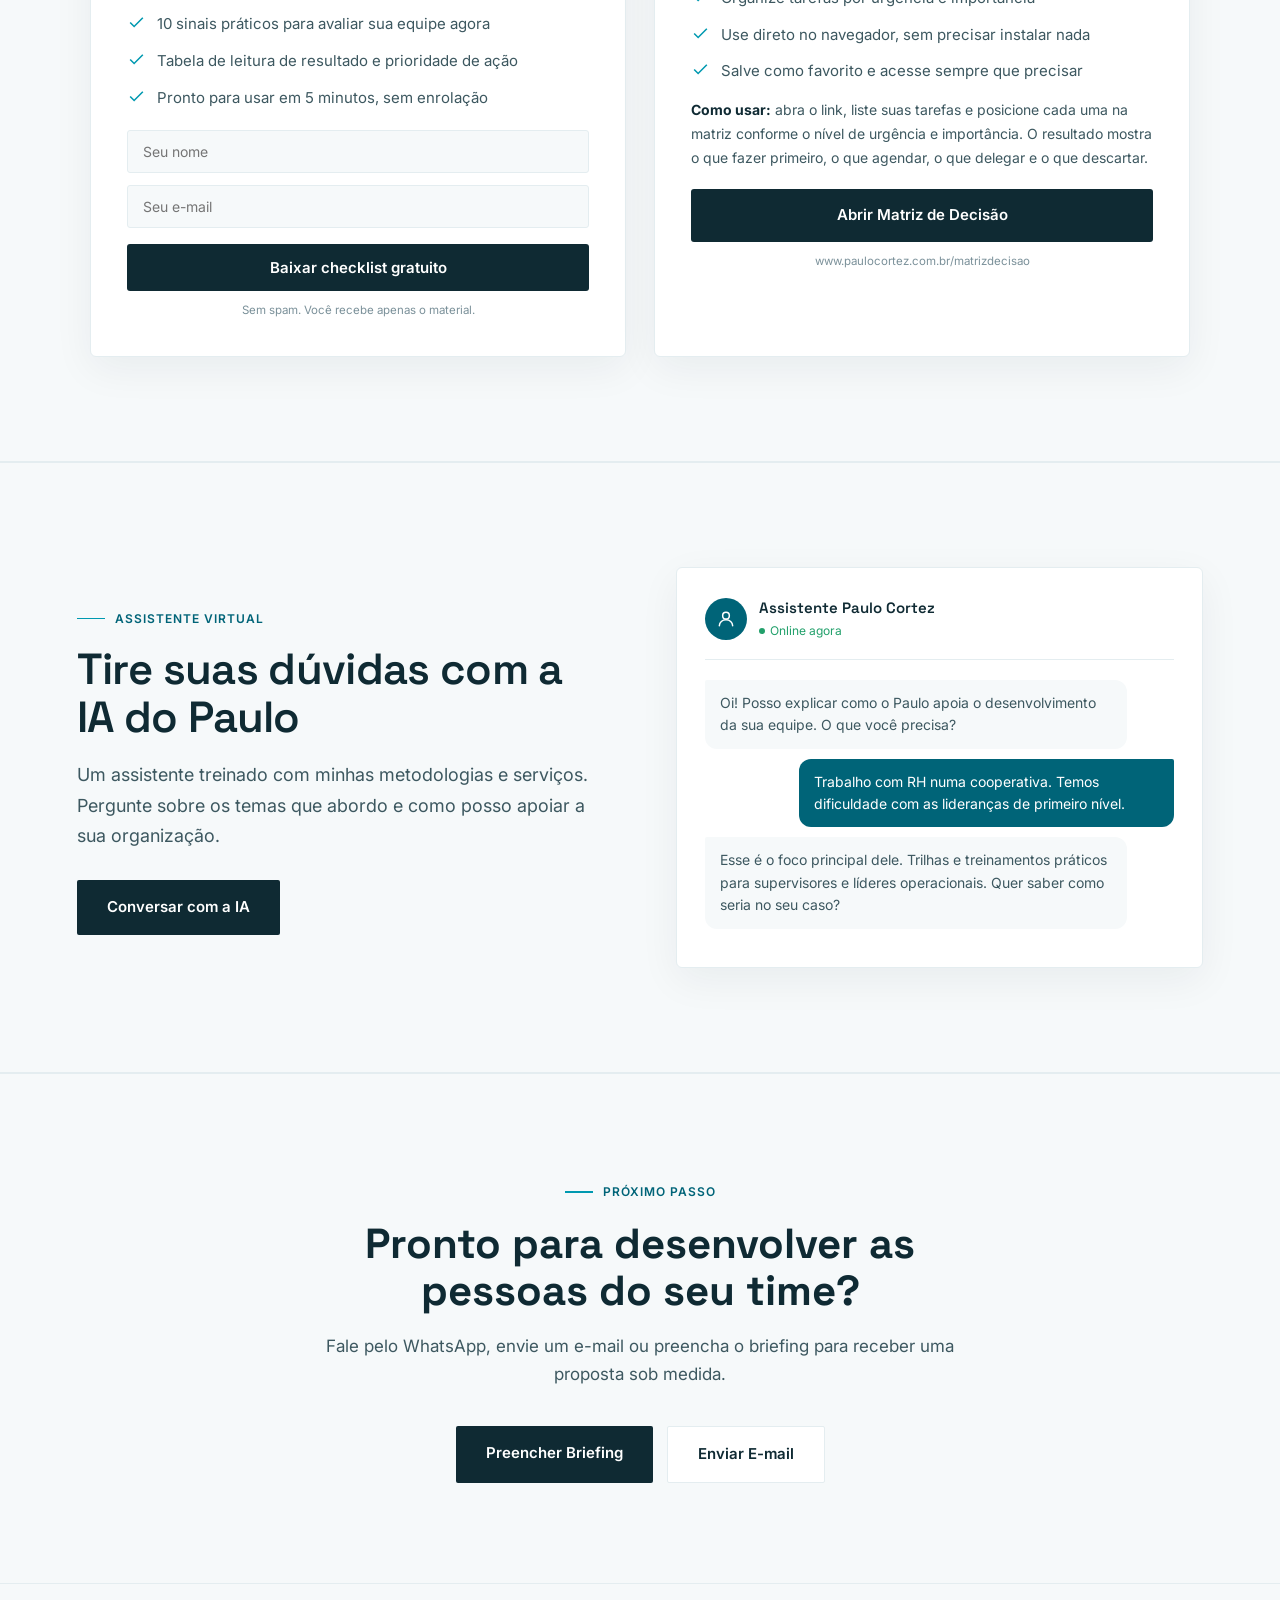
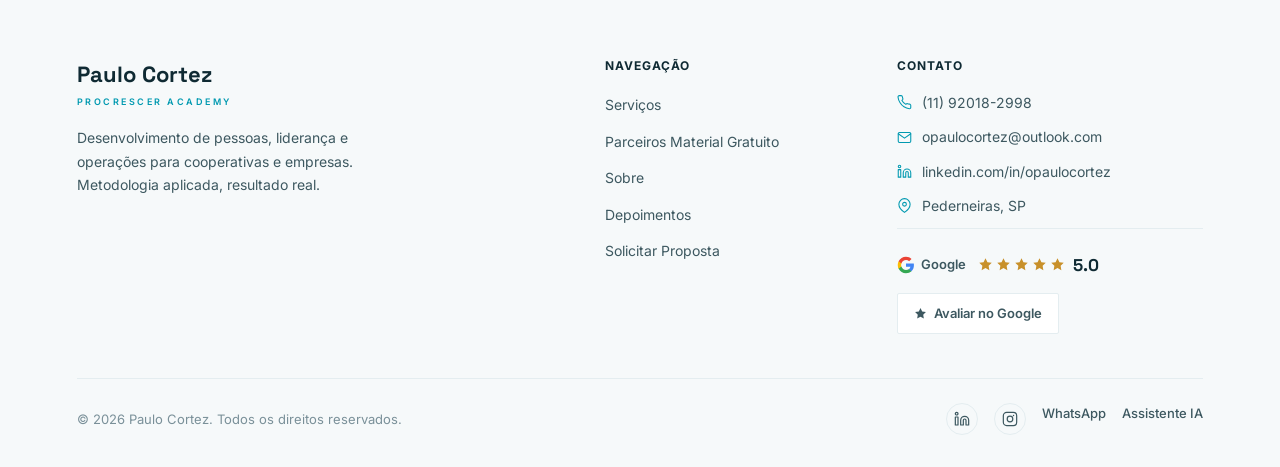
==== commit 6dde32a8: "feat: move prova social para topo e adiciona linha de credibilidade no hero" ====
--- a/index.html
+++ b/index.html
@@ -48,7 +48,9 @@
 /* HERO */
 .hero{padding:140px 6% 90px;background:linear-gradient(180deg,var(--paper-warm) 0%,var(--paper) 100%);position:relative;overflow:hidden}
 .hero-inner{max-width:1240px;margin:0 auto;display:grid;grid-template-columns:1.1fr .9fr;gap:72px;align-items:center}
-.hero-eyebrow{display:inline-flex;align-items:center;gap:10px;font-size:12px;font-weight:600;letter-spacing:1px;text-transform:uppercase;color:var(--teal-deep);margin-bottom:28px}
+.hero-eyebrow{display:inline-flex;align-items:center;gap:10px;font-size:12px;font-weight:600;letter-spacing:1px;text-transform:uppercase;color:var(--teal-deep);margin-bottom:12px}
+.hero-credibilidade{font-size:13px;color:var(--ink-light);font-weight:500;margin-bottom:18px;display:flex;align-items:center;gap:7px}
+.hero-credibilidade::before{content:'';width:6px;height:6px;border-radius:50%;background:var(--gold);flex-shrink:0}
 .hero-eyebrow::before{content:'';width:28px;height:1.5px;background:var(--teal)}
 .hero h1{font-family:'Space Grotesk',sans-serif;font-size:clamp(36px,4.6vw,62px);font-weight:600;line-height:1.04;letter-spacing:-.02em;margin-bottom:26px;color:var(--ink)}
 .hero h1 em{font-style:italic;color:var(--teal-deep)}
@@ -238,9 +240,9 @@
 .btn-ghost:hover{border-color:var(--teal);color:var(--teal-deep)}
 
 /* FOOTER */
-.marcas{padding:72px 6% 88px;text-align:center;border-top:1px solid var(--paper-edge)}
+.marcas{padding:56px 6% 64px;text-align:center;background:var(--paper-warm);border-top:1px solid var(--paper-edge);border-bottom:1px solid var(--paper-edge)}
 .marcas .eyebrow{justify-content:center}
-.marcas .sec-title{margin-bottom:40px}
+.marcas .sec-title{margin-bottom:34px;font-size:clamp(20px,2.2vw,26px)}
 .marcas-grid{display:flex;flex-wrap:wrap;align-items:center;justify-content:center;gap:40px 56px}
 .marcas-grid img{height:38px;width:auto;max-width:140px;object-fit:contain;filter:grayscale(100%);opacity:.55;transition:filter .25s,opacity .25s}
 .marcas-grid img.marca-lg{height:54px;max-width:170px}
@@ -374,6 +376,7 @@
   <div class="hero-inner">
     <div class="hero-text">
       <span class="hero-eyebrow">Desenvolvimento de Pessoas</span>
+      <p class="hero-credibilidade">Usado por RH de Coopercitrus, Sicoob e Unicred</p>
       <h1>Desenvolver pessoas é mais do que <em>treinar</em></h1>
       <p class="hero-desc">Treinamentos, palestras e trilhas de ensino para pessoas em todos os níveis, da operação à liderança. Conteúdo aplicado para o dia a dia, não apenas para o slide.</p>
       <div class="hero-actions">
@@ -401,6 +404,28 @@
     <div class="trust-item"><span class="trust-num">10+</span><span class="trust-label">Anos formando lideranças</span></div>
   </div>
 </div>
+
+<section class="marcas">
+  <div class="sec">
+    <span class="eyebrow">Confiança</span>
+    <h2 class="sec-title">Empresas atendidas</h2>
+    <div class="marcas-grid">
+      <img src="assets/marcas/mercado-livre.png" alt="Mercado Livre" />
+      <img src="assets/marcas/mercado-pago.png" alt="Mercado Pago" class="marca-lg" />
+      <img src="assets/marcas/coopercitrus.png" alt="Coopercitrus" />
+      <img src="assets/marcas/unimed.png" alt="Unimed" class="marca-lg" />
+      <img src="assets/marcas/coplana.png" alt="Coplana" class="marca-lg" />
+      <img src="assets/marcas/sao-martinho.png" alt="São Martinho" class="marca-lg" />
+      <img src="assets/marcas/sicoob.png" alt="Sicoob" />
+      <img src="assets/marcas/unicred.png" alt="Unicred" class="marca-lg" />
+      <img src="assets/marcas/cocal.png" alt="Cocal" />
+      <img src="assets/marcas/gsk.png" alt="GSK" class="marca-lg" />
+      <img src="assets/marcas/raizen.png" alt="Raízen" />
+      <img src="assets/marcas/tereos.png" alt="Tereos" class="marca-lg" />
+      <img src="assets/marcas/ab-mauri.png" alt="AB Mauri" />
+    </div>
+  </div>
+</section>
 
 <section class="servicos" id="servicos">
   <div class="sec">
@@ -683,27 +708,6 @@
   </div>
 </section>
 
-<section class="marcas">
-  <div class="sec">
-    <span class="eyebrow">Confiança</span>
-    <h2 class="sec-title">Empresas atendidas</h2>
-    <div class="marcas-grid">
-      <img src="assets/marcas/mercado-livre.png" alt="Mercado Livre" />
-      <img src="assets/marcas/mercado-pago.png" alt="Mercado Pago" class="marca-lg" />
-      <img src="assets/marcas/coopercitrus.png" alt="Coopercitrus" />
-      <img src="assets/marcas/unimed.png" alt="Unimed" class="marca-lg" />
-      <img src="assets/marcas/coplana.png" alt="Coplana" class="marca-lg" />
-      <img src="assets/marcas/sao-martinho.png" alt="São Martinho" class="marca-lg" />
-      <img src="assets/marcas/sicoob.png" alt="Sicoob" />
-      <img src="assets/marcas/unicred.png" alt="Unicred" class="marca-lg" />
-      <img src="assets/marcas/cocal.png" alt="Cocal" />
-      <img src="assets/marcas/gsk.png" alt="GSK" class="marca-lg" />
-      <img src="assets/marcas/raizen.png" alt="Raízen" />
-      <img src="assets/marcas/tereos.png" alt="Tereos" class="marca-lg" />
-      <img src="assets/marcas/ab-mauri.png" alt="AB Mauri" />
-    </div>
-  </div>
-</section>
 
 <footer>
   <div class="foot-in">
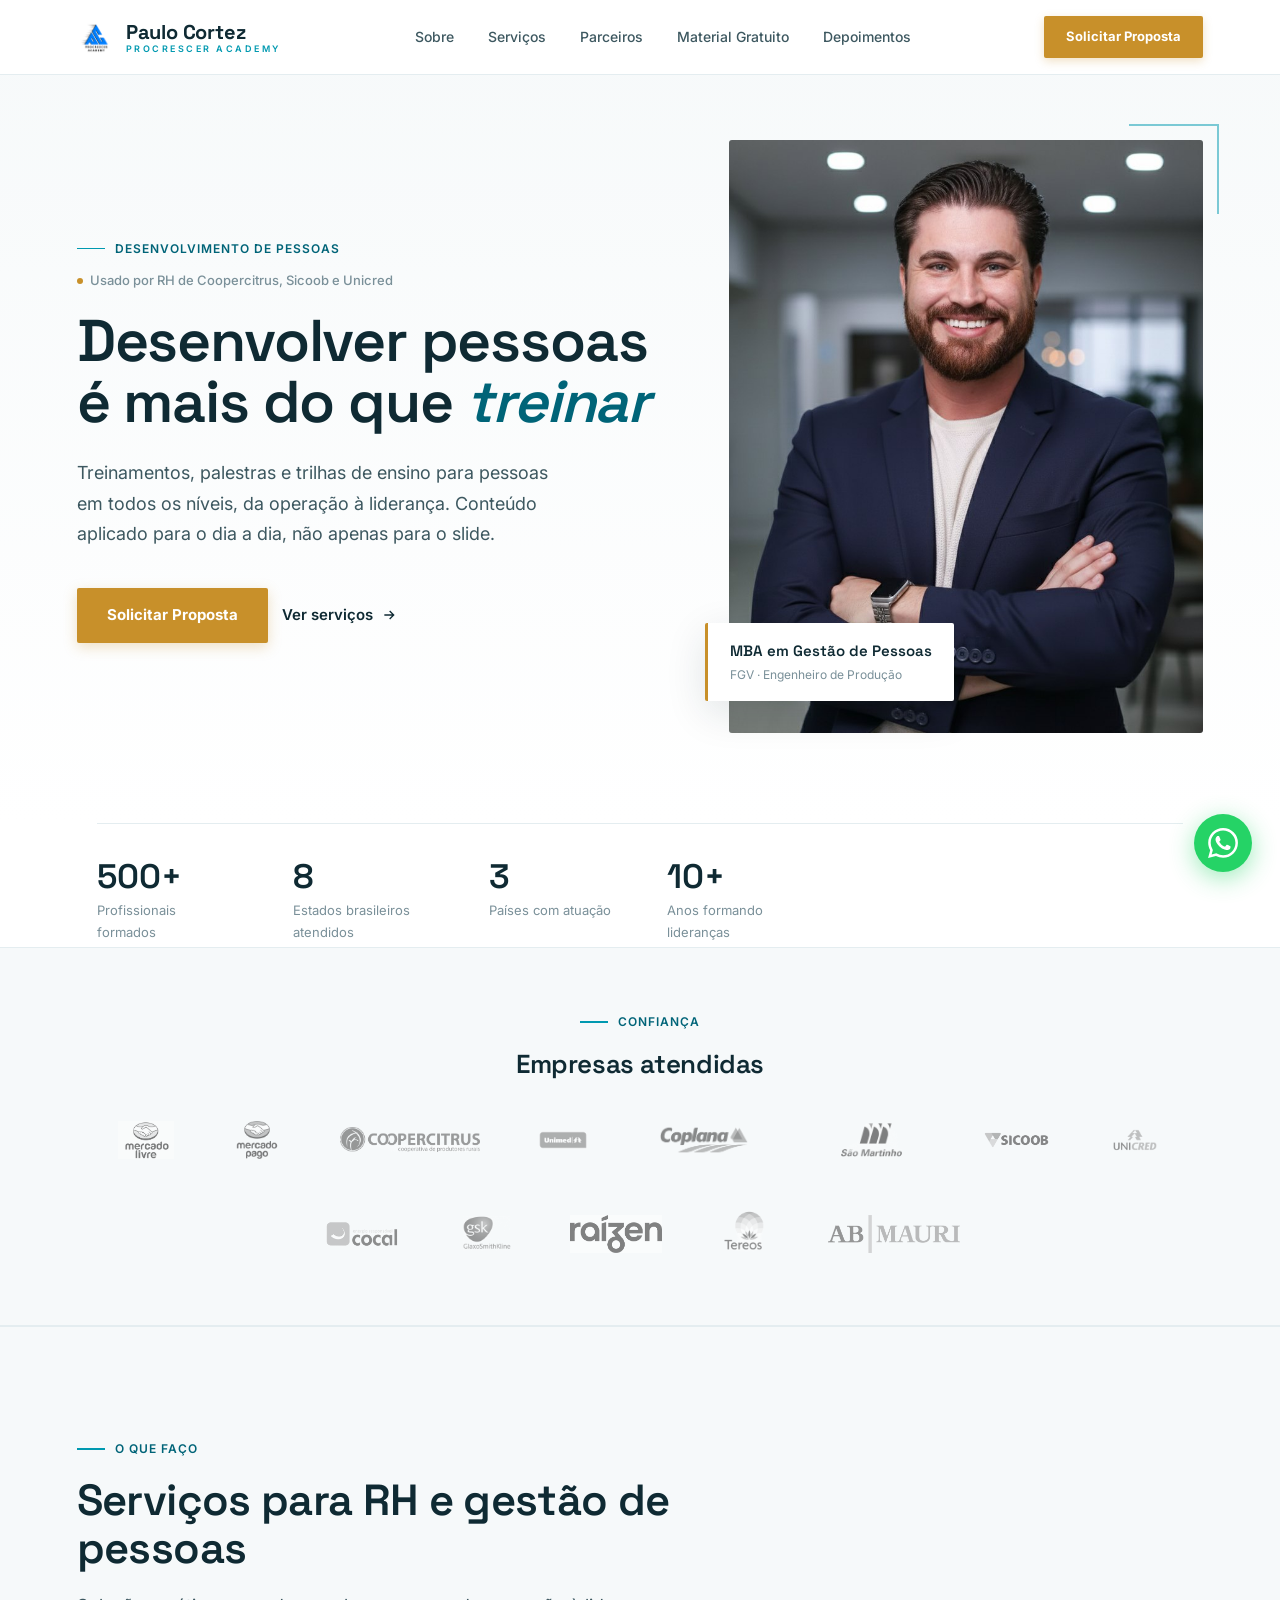
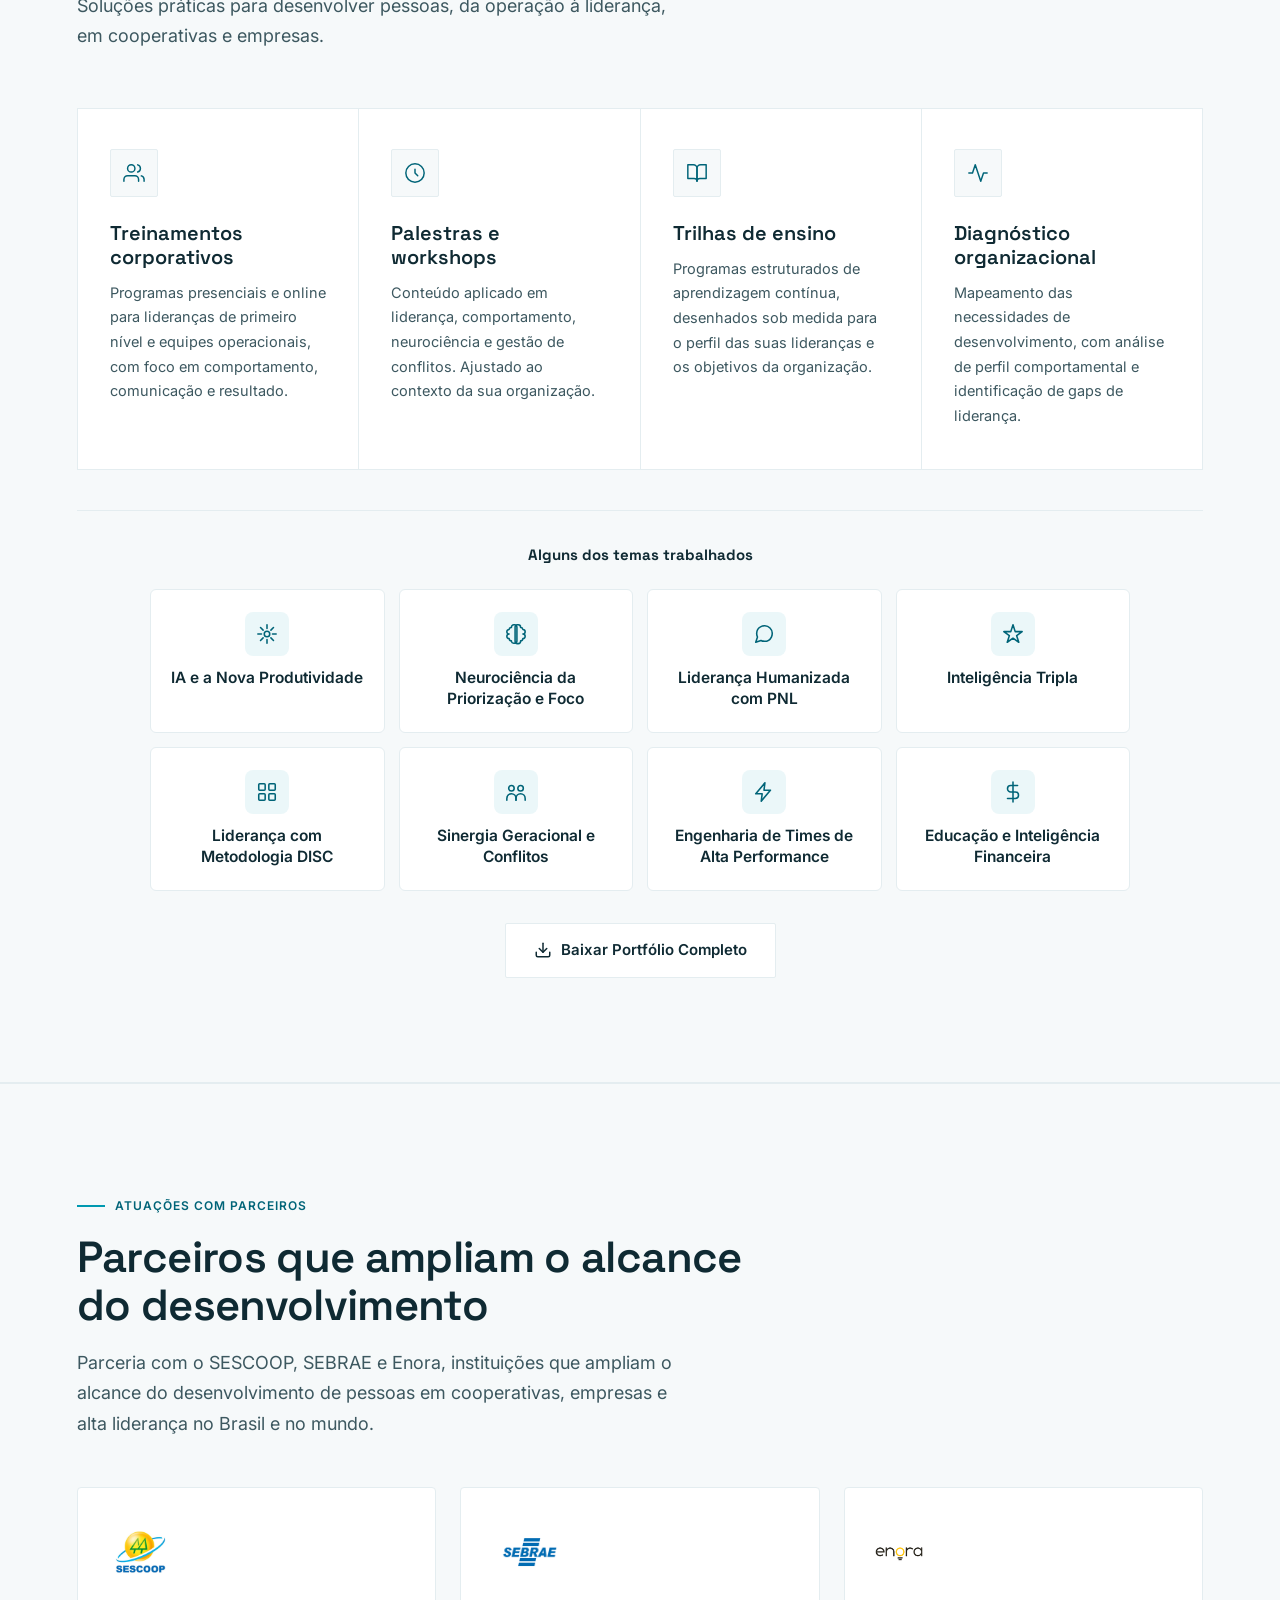
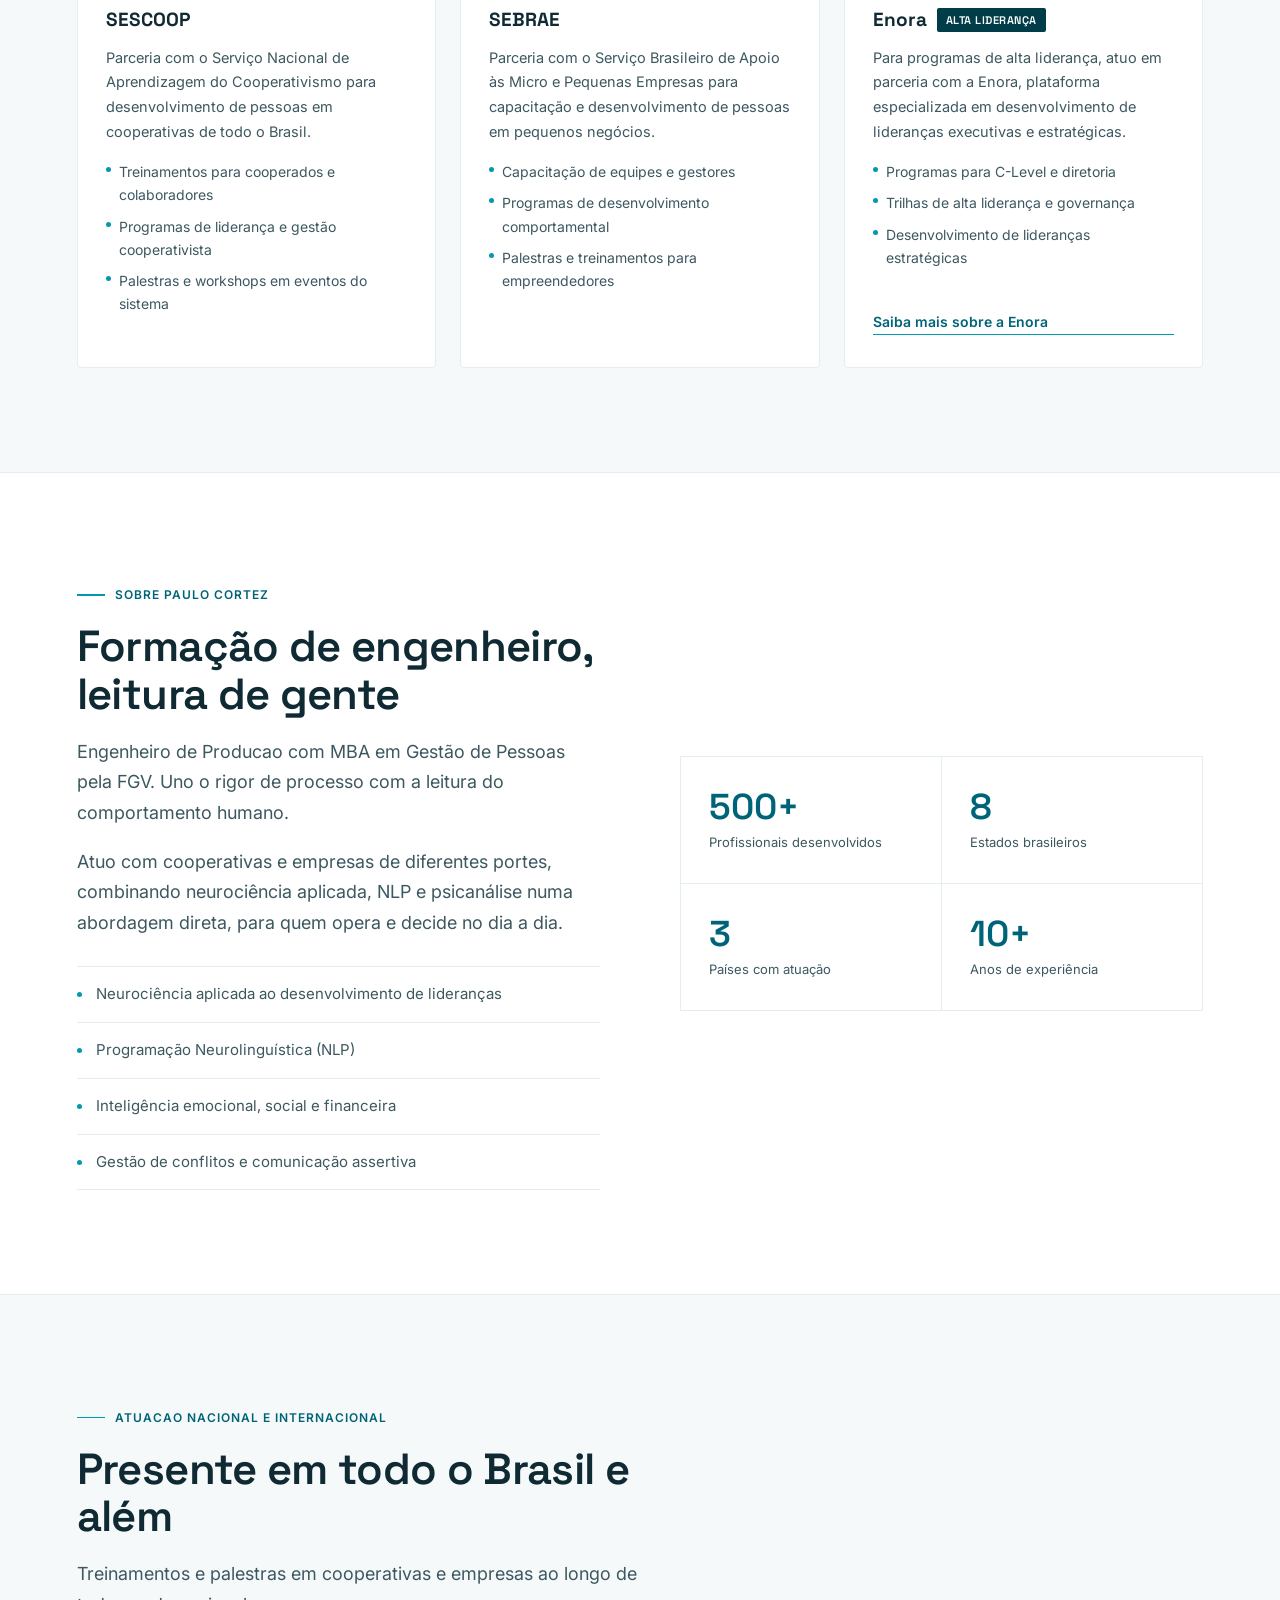
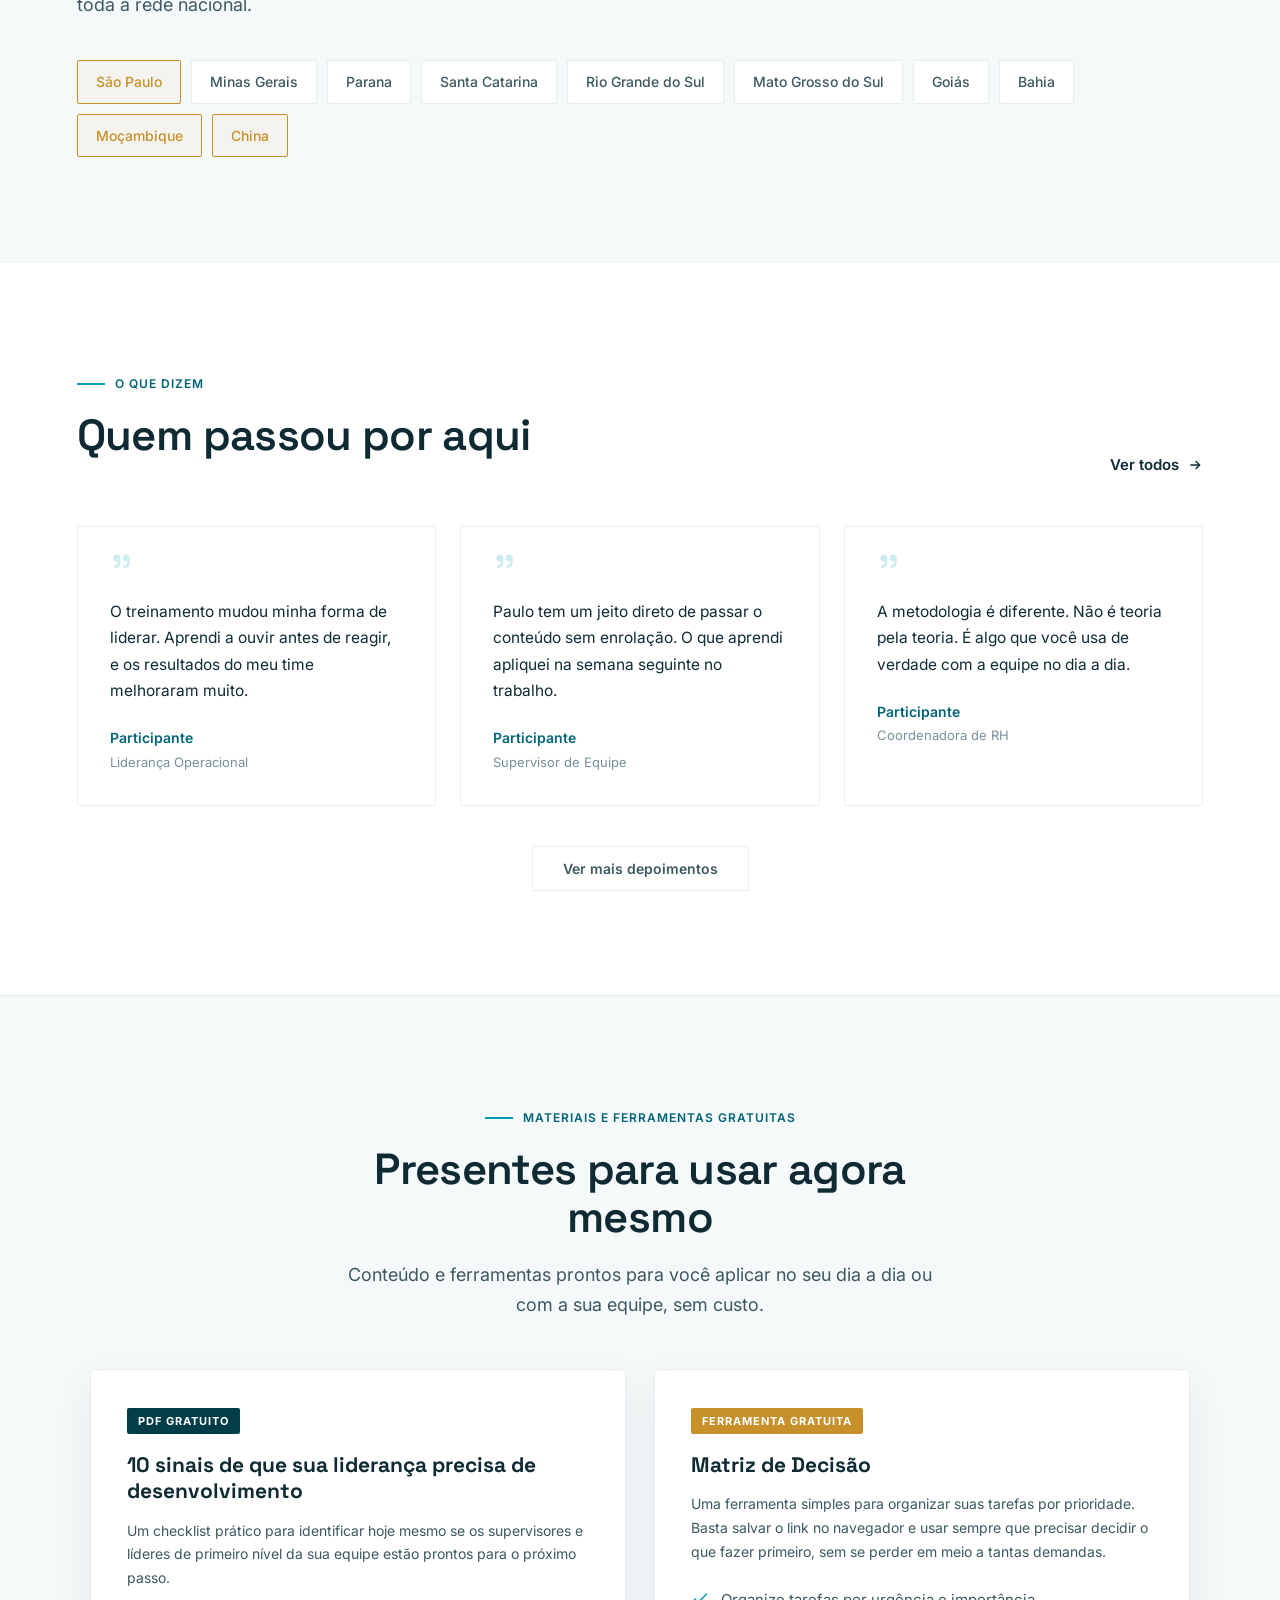
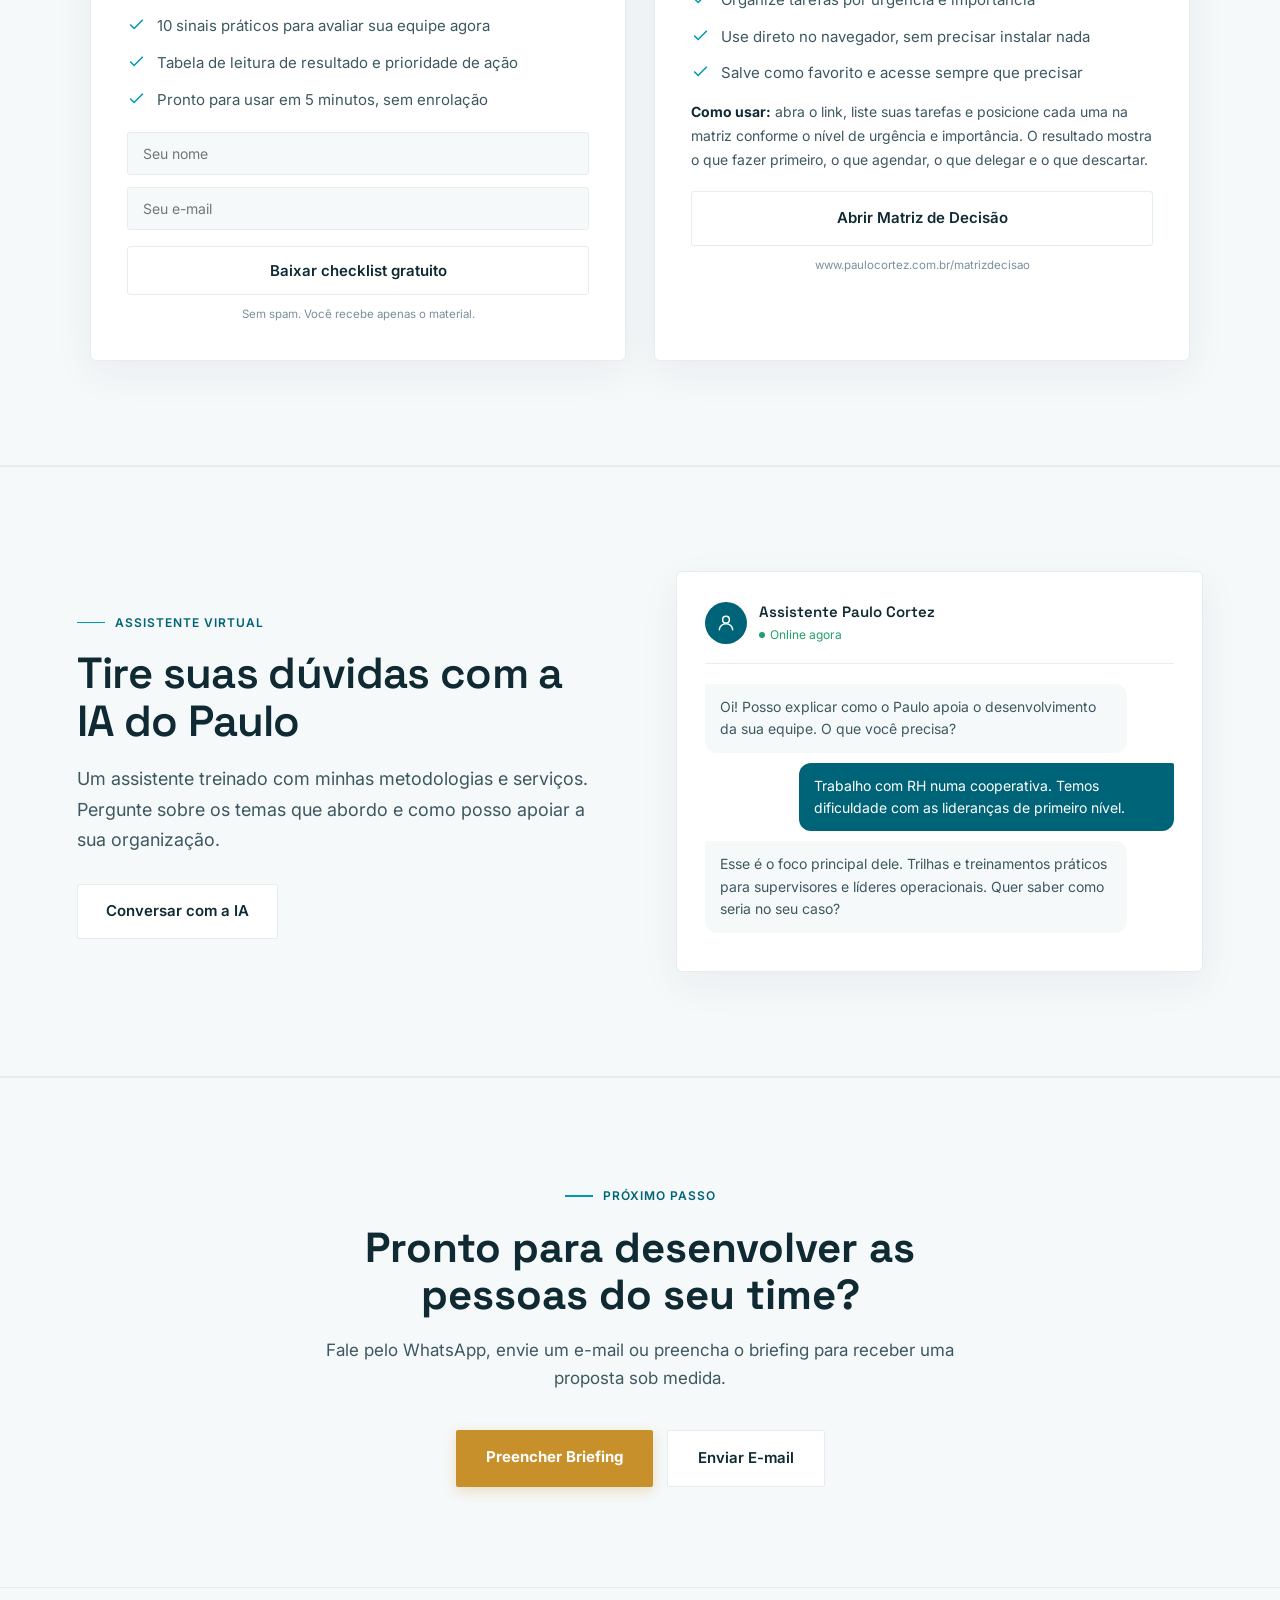
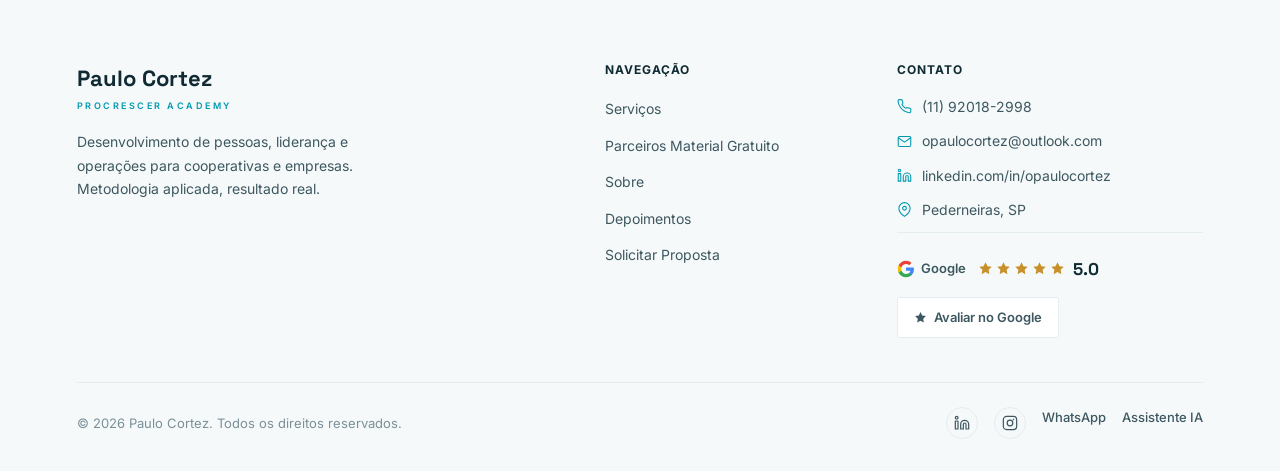
==== commit c60a4509: "feat: hierarquia de CTA - primario dourado exclusivo e CTA sempre visivel no header" ====
--- a/index.html
+++ b/index.html
@@ -40,8 +40,9 @@
 nav{display:flex;gap:34px;align-items:center}
 nav a{font-size:14px;font-weight:500;color:var(--ink-soft);transition:color .2s}
 nav a:hover{color:var(--teal)}
-.nav-cta{background:var(--ink);color:#fff!important;font-weight:600!important;padding:10px 22px;border-radius:2px;font-size:13px!important;transition:background .25s!important}
-.nav-cta:hover{background:var(--teal-deep)!important}
+.nav-cta{background:var(--gold);color:#fff!important;font-weight:700!important;padding:10px 22px;border-radius:2px;font-size:13px!important;transition:background .25s!important;box-shadow:0 3px 10px rgba(200,144,42,.28)}
+.nav-cta:hover{background:#a8761f!important}
+.header-acoes{display:flex;align-items:center;gap:14px}
 .menu-toggle{display:none;background:none;border:none;cursor:pointer;flex-direction:column;gap:5px;padding:4px}
 .menu-toggle span{display:block;width:24px;height:2px;background:var(--ink);border-radius:2px}
 
@@ -56,8 +57,11 @@
 .hero h1 em{font-style:italic;color:var(--teal-deep)}
 .hero-desc{font-size:18px;color:var(--ink-soft);max-width:480px;margin-bottom:38px;line-height:1.7}
 .hero-actions{display:flex;gap:14px;flex-wrap:wrap;align-items:center}
-.btn-primary{background:var(--ink);color:#fff;font-weight:600;font-size:15px;padding:15px 30px;border-radius:2px;border:none;cursor:pointer;font-family:'Inter',sans-serif;transition:background .25s,transform .15s;display:inline-block}
-.btn-primary:hover{background:var(--teal-deep);transform:translateY(-2px)}
+.btn-primary{background:var(--gold);color:#fff;font-weight:700;font-size:15px;padding:15px 30px;border-radius:2px;border:none;cursor:pointer;font-family:'Inter',sans-serif;transition:background .25s,transform .15s,box-shadow .25s;display:inline-block;box-shadow:0 4px 14px rgba(200,144,42,.28)}
+.btn-primary:hover{background:#a8761f;transform:translateY(-2px);box-shadow:0 8px 22px rgba(200,144,42,.36)}
+/* SECUNDARIO padrao: contorno */
+.btn-sec{display:inline-flex;align-items:center;justify-content:center;gap:9px;border:1.5px solid var(--paper-edge);background:#fff;color:var(--ink);font-weight:600;font-size:15px;padding:14px 28px;border-radius:2px;cursor:pointer;font-family:'Inter',sans-serif;transition:all .2s}
+.btn-sec:hover{border-color:var(--teal);color:var(--teal-deep)}
 .btn-text{font-weight:600;font-size:15px;color:var(--ink);display:inline-flex;align-items:center;gap:8px;transition:gap .2s,color .2s}
 .btn-text:hover{color:var(--teal-deep);gap:12px}
 .btn-text svg{width:16px;height:16px;stroke:currentColor;fill:none;stroke-width:2}
@@ -117,8 +121,8 @@
 }
 @media(max-width:520px){.temas-grid{grid-template-columns:1fr}}
 .serv-portfolio{margin-top:32px;text-align:center}
-.btn-portfolio{display:inline-flex;align-items:center;gap:9px;background:var(--teal-deep);color:#fff;font-weight:600;font-size:15px;padding:14px 28px;border-radius:2px;transition:background .2s}
-.btn-portfolio:hover{background:var(--ink)}
+.btn-portfolio{display:inline-flex;align-items:center;gap:9px;background:#fff;border:1.5px solid var(--paper-edge);color:var(--ink);font-weight:600;font-size:15px;padding:14px 28px;border-radius:2px;transition:all .2s}
+.btn-portfolio:hover{border-color:var(--teal);color:var(--teal-deep)}
 .btn-portfolio svg{width:18px;height:18px;stroke:currentColor;fill:none;stroke-width:2;stroke-linecap:round;stroke-linejoin:round}
 
 /* ENORA / TRILHAS - secao dedicada */
@@ -162,16 +166,16 @@
 .mat-form{display:flex;flex-direction:column;gap:12px}
 .mat-form input{background:var(--paper-warm);border:1px solid var(--paper-edge);border-radius:3px;padding:12px 15px;font-size:14px;color:var(--ink);font-family:'Inter',sans-serif;outline:none;transition:border-color .2s}
 .mat-form input:focus{border-color:var(--teal)}
-.mat-btn{background:var(--ink);color:#fff;font-weight:600;font-size:15px;padding:14px 22px;border-radius:3px;border:none;cursor:pointer;font-family:'Inter',sans-serif;transition:background .25s;margin-top:4px}
-.mat-btn:hover{background:var(--teal-deep)}
+.mat-btn{background:#fff;border:1.5px solid var(--paper-edge);color:var(--ink);font-weight:600;font-size:15px;padding:14px 22px;border-radius:3px;cursor:pointer;font-family:'Inter',sans-serif;transition:all .25s;margin-top:4px}
+.mat-btn:hover{border-color:var(--teal);color:var(--teal-deep)}
 .mat-btn-link{display:block;width:100%;text-align:center;text-decoration:none;box-sizing:border-box}
 .mat-note{font-size:11.5px;color:var(--ink-light);text-align:center;margin-top:10px}
 .mat-ok{display:none;text-align:center;padding:20px}
 .mat-ok.on{display:block}
 .mat-ok svg{width:40px;height:40px;stroke:var(--teal-deep);fill:none;stroke-width:2;margin-bottom:12px}
 .mat-ok p{font-size:14px;color:var(--ink-soft);margin-bottom:16px}
-.mat-ok a{display:inline-block;background:var(--teal-deep);color:#fff;font-weight:600;font-size:14px;padding:12px 24px;border-radius:3px;transition:background .2s}
-.mat-ok a:hover{background:var(--ink)}
+.mat-ok a{display:inline-block;background:#fff;border:1.5px solid var(--teal);color:var(--teal-deep);font-weight:600;font-size:14px;padding:12px 24px;border-radius:3px;transition:all .2s}
+.mat-ok a:hover{background:var(--teal-deep);color:#fff}
 .dn{display:none}
 @media(max-width:860px){.mat-grid2{grid-template-columns:1fr;gap:24px}}
 
@@ -234,8 +238,8 @@
 .cta-title{font-family:'Space Grotesk',sans-serif;font-size:clamp(28px,3.4vw,42px);font-weight:700;color:var(--ink);line-height:1.12;margin-bottom:18px}
 .cta-sub{font-size:17px;color:var(--ink-soft);margin-bottom:38px}
 .cta-acts{display:flex;gap:14px;justify-content:center;flex-wrap:wrap}
-.btn-light{background:var(--ink);color:#fff;font-weight:600;font-size:15px;padding:15px 30px;border-radius:2px;transition:background .25s,transform .15s}
-.btn-light:hover{background:var(--teal-deep);transform:translateY(-2px)}
+.btn-light{background:var(--gold);color:#fff;font-weight:700;font-size:15px;padding:15px 30px;border-radius:2px;transition:background .25s,transform .15s,box-shadow .25s;box-shadow:0 4px 14px rgba(200,144,42,.28)}
+.btn-light:hover{background:#a8761f;transform:translateY(-2px);box-shadow:0 8px 22px rgba(200,144,42,.36)}
 .btn-ghost{border:1.5px solid var(--paper-edge);color:var(--ink);font-weight:600;font-size:15px;padding:15px 30px;border-radius:2px;transition:all .2s;background:#fff}
 .btn-ghost:hover{border-color:var(--teal);color:var(--teal-deep)}
 
@@ -292,8 +296,6 @@
 .tema-modulos li{font-size:14.5px;color:var(--ink-soft);line-height:1.6;position:relative;padding-left:20px}
 .tema-modulos li::before{content:'';position:absolute;left:0;top:8px;width:6px;height:6px;border-radius:50%;background:var(--teal)}
 .tema-cta{display:flex;gap:12px;flex-wrap:wrap;margin-top:26px;padding-top:22px;border-top:1px solid var(--paper-edge)}
-.btn-sec-tema{border:1.5px solid var(--paper-edge);color:var(--ink);font-weight:600;font-size:14px;padding:13px 22px;border-radius:2px;transition:all .2s}
-.btn-sec-tema:hover{border-color:var(--teal);color:var(--teal-deep)}
 @media(max-width:600px){.tema-conteudo{padding:24px 20px 28px}.tema-titulo{font-size:20px}}
 
 footer{background:var(--paper-warm);border-top:1px solid var(--paper-edge);padding:72px 6% 32px;color:var(--ink)}
@@ -337,11 +339,17 @@
   nav{display:none;position:absolute;top:74px;left:0;right:0;background:#fff;padding:22px 6%;flex-direction:column;gap:18px;border-bottom:1px solid var(--paper-edge);box-shadow:0 10px 30px rgba(0,0,0,.08)}
   nav.open{display:flex}
   .menu-toggle{display:flex}
+  .nav-cta{padding:9px 14px;font-size:12px!important;white-space:nowrap}
+  .header-acoes{gap:10px}
+  .logo-sub{font-size:8px;letter-spacing:1.6px}
+  .logo-name{font-size:16px}
   .hero-inner,.sobre-grid,.ia-inner{grid-template-columns:1fr;gap:48px}
   .hero-figure{order:-1;max-width:380px}
   .foot-top{grid-template-columns:1fr;gap:32px}
 }
 @media(max-width:520px){
+  .nav-cta{padding:8px 12px;font-size:11.5px!important}
+  .logo-img{width:30px;height:30px}
   .serv-grid,.depo-grid{grid-template-columns:1fr}
   .sobre-stats{grid-template-columns:1fr 1fr}
   .trust-inner{gap:32px}
@@ -366,9 +374,11 @@
       <a href="#parceiros">Parceiros</a>
       <a href="#material">Material Gratuito</a>
       <a href="depoimentos.html">Depoimentos</a>
+    </nav>
+    <div class="header-acoes">
       <a href="proposta.html" class="nav-cta">Solicitar Proposta</a>
-    </nav>
-    <button class="menu-toggle" id="menuToggle" aria-label="Menu"><span></span><span></span><span></span></button>
+      <button class="menu-toggle" id="menuToggle" aria-label="Menu"><span></span><span></span><span></span></button>
+    </div>
   </div>
 </header>
 
@@ -682,7 +692,7 @@
       <span class="eyebrow">Assistente Virtual</span>
       <h2 class="sec-title">Tire suas dúvidas com a IA do Paulo</h2>
       <p class="sec-lead">Um assistente treinado com minhas metodologias e serviços. Pergunte sobre os temas que abordo e como posso apoiar a sua organização.</p>
-      <a href="https://paulocortez.lovable.app" target="_blank" class="btn-primary">Conversar com a IA</a>
+      <a href="https://paulocortez.lovable.app" target="_blank" class="btn-sec">Conversar com a IA</a>
     </div>
     <div class="ia-chat">
       <div class="ia-top">
@@ -941,7 +951,7 @@
       '</div>'+
       '<div class="tema-cta">'+
         '<a href="proposta.html" class="btn-primary">Solicitar Proposta</a>'+
-        '<a href="https://wa.me/5511920182998?text=Ola%20Paulo%2C%20quero%20saber%20mais%20sobre%20'+encodeURIComponent(t.titulo)+'." target="_blank" class="btn-sec-tema">Falar pelo WhatsApp</a>'+
+        '<a href="https://wa.me/5511920182998?text=Ola%20Paulo%2C%20quero%20saber%20mais%20sobre%20'+encodeURIComponent(t.titulo)+'." target="_blank" class="btn-sec">Falar pelo WhatsApp</a>'+
       '</div>'+
     '</div>';
   document.getElementById('tema-modal-body').innerHTML = html;
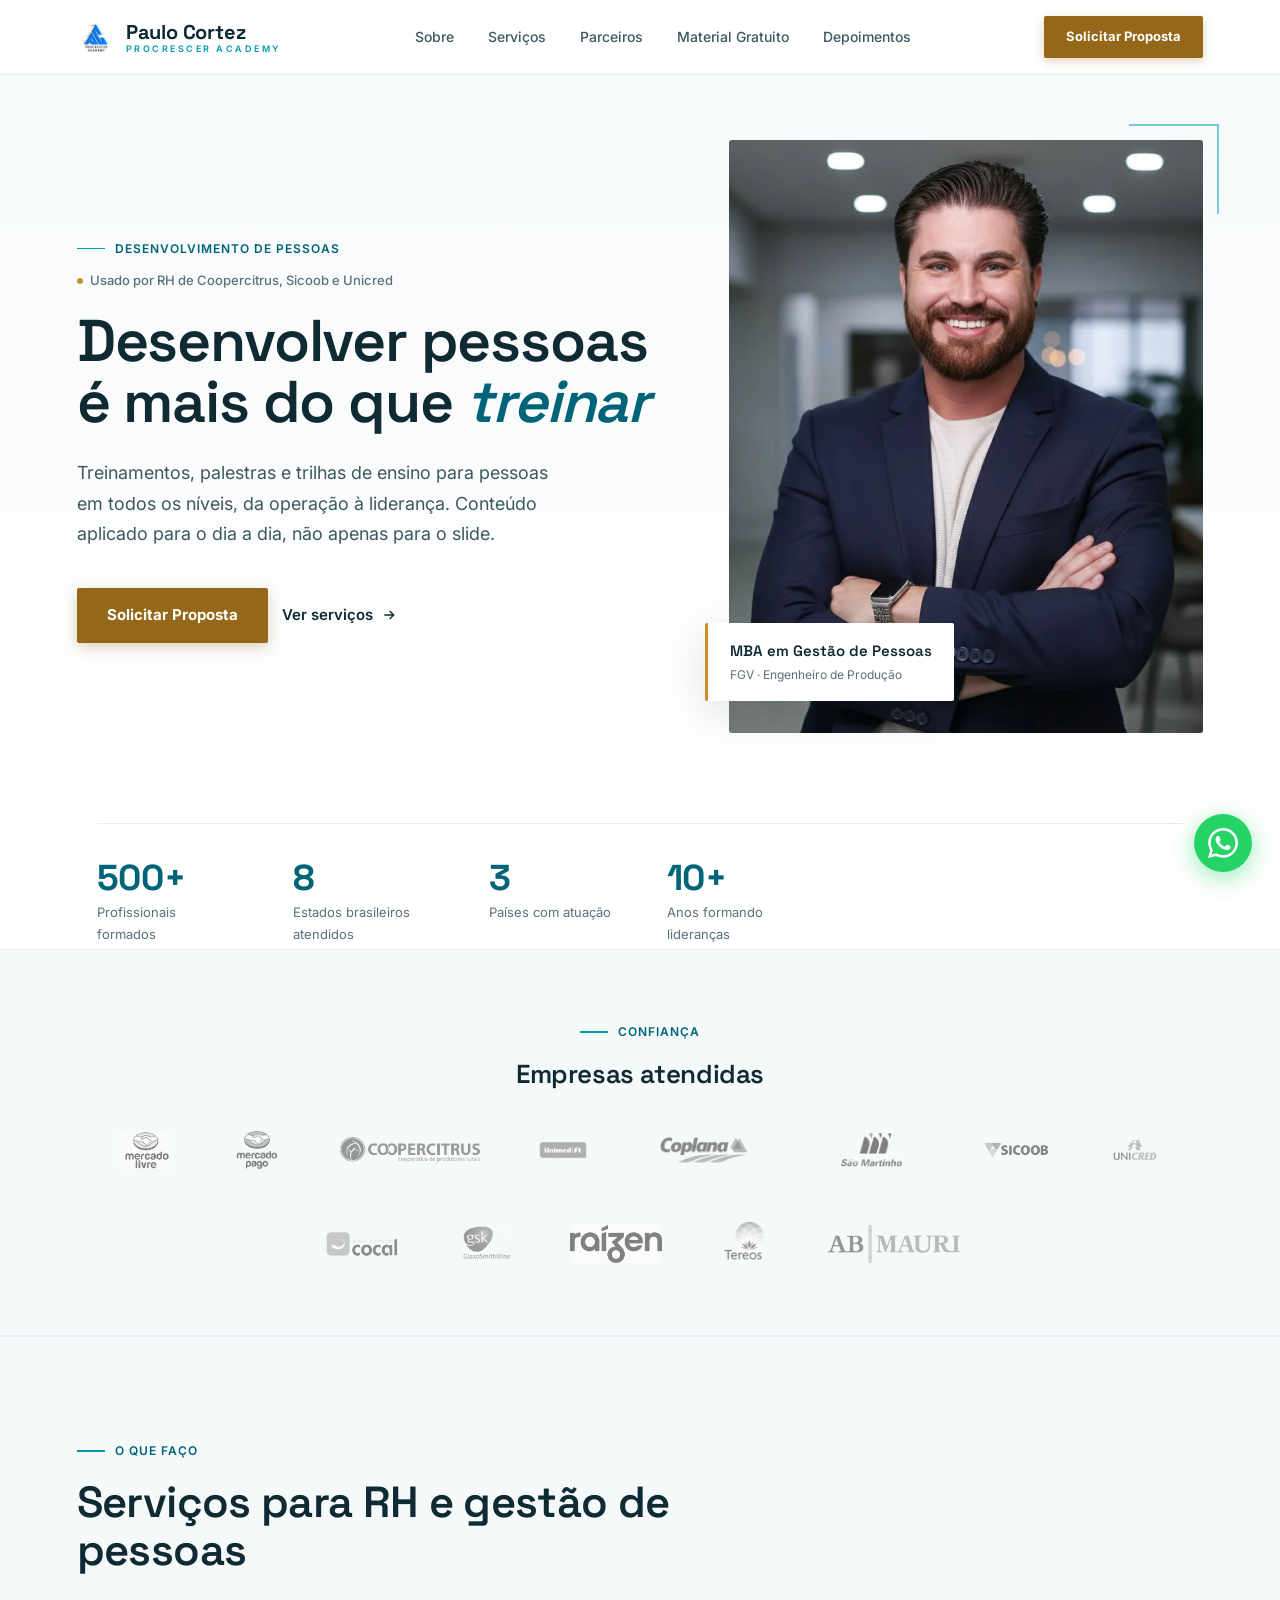
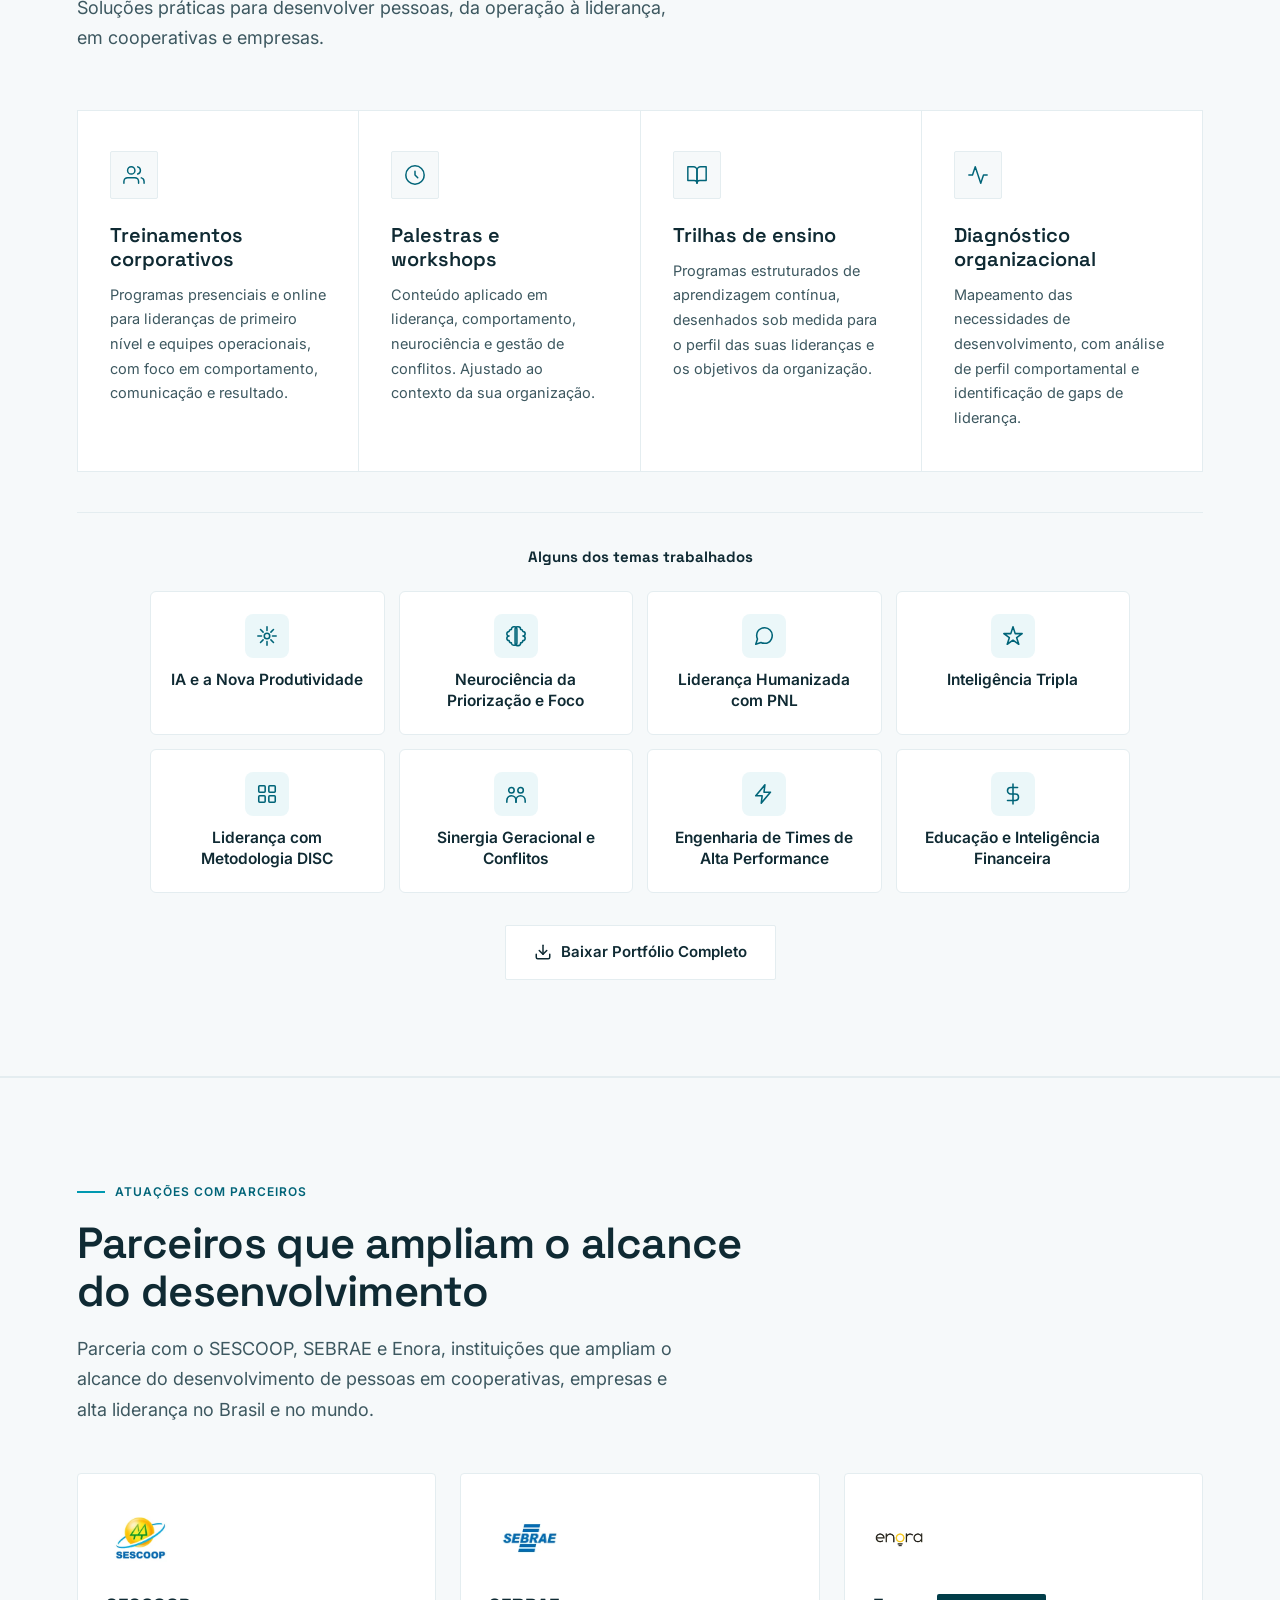
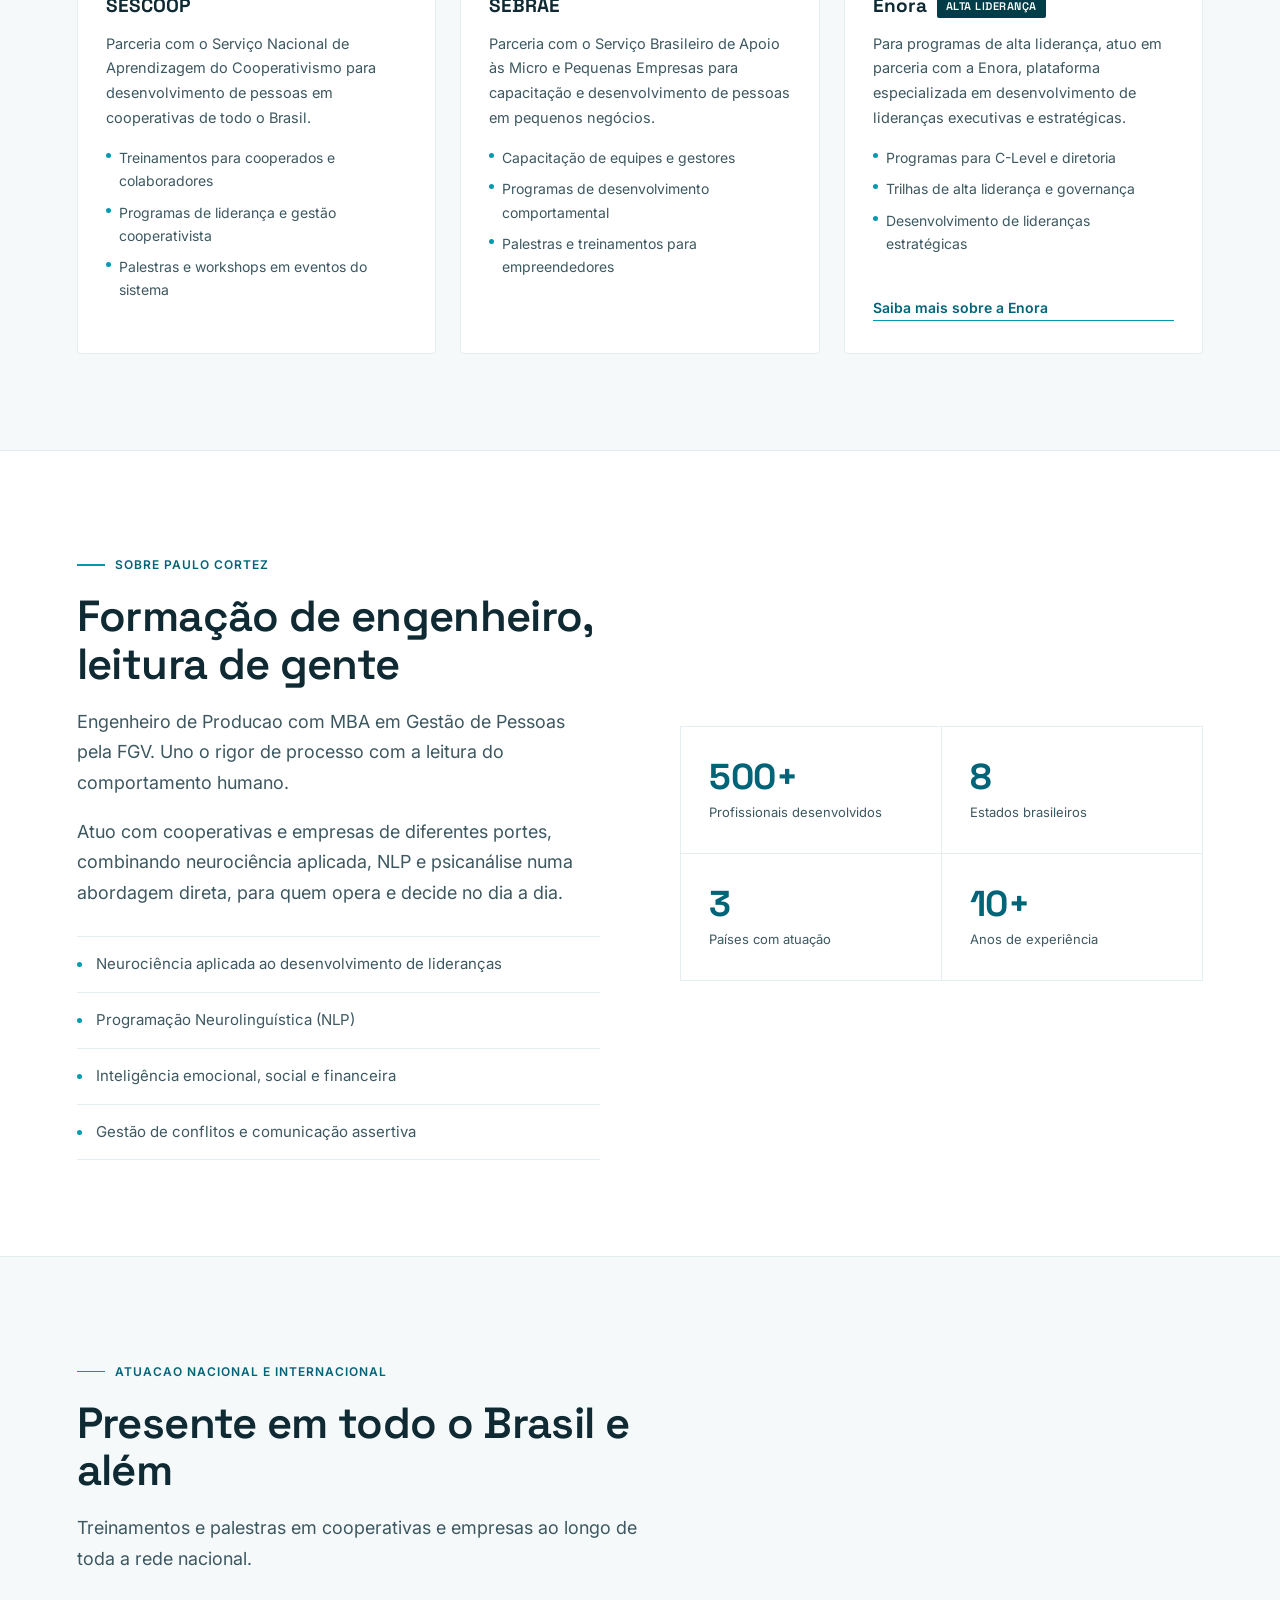
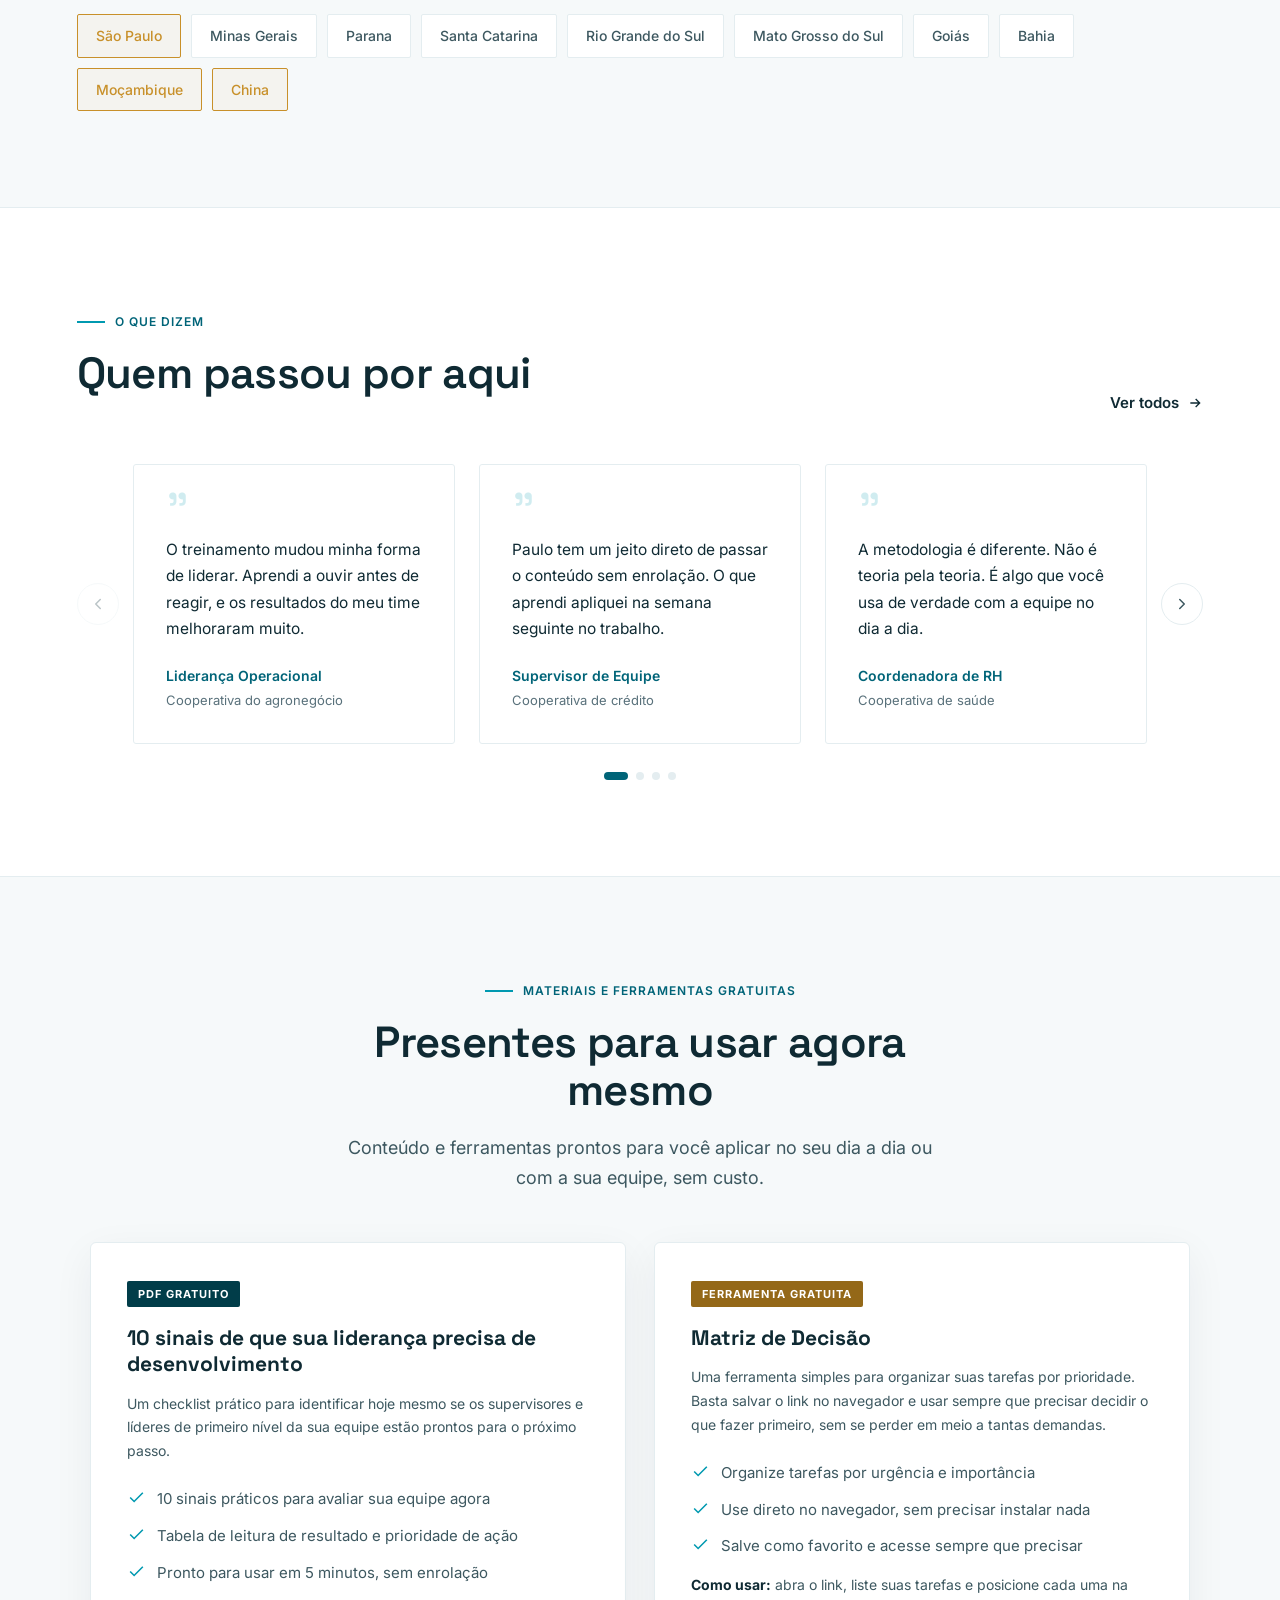
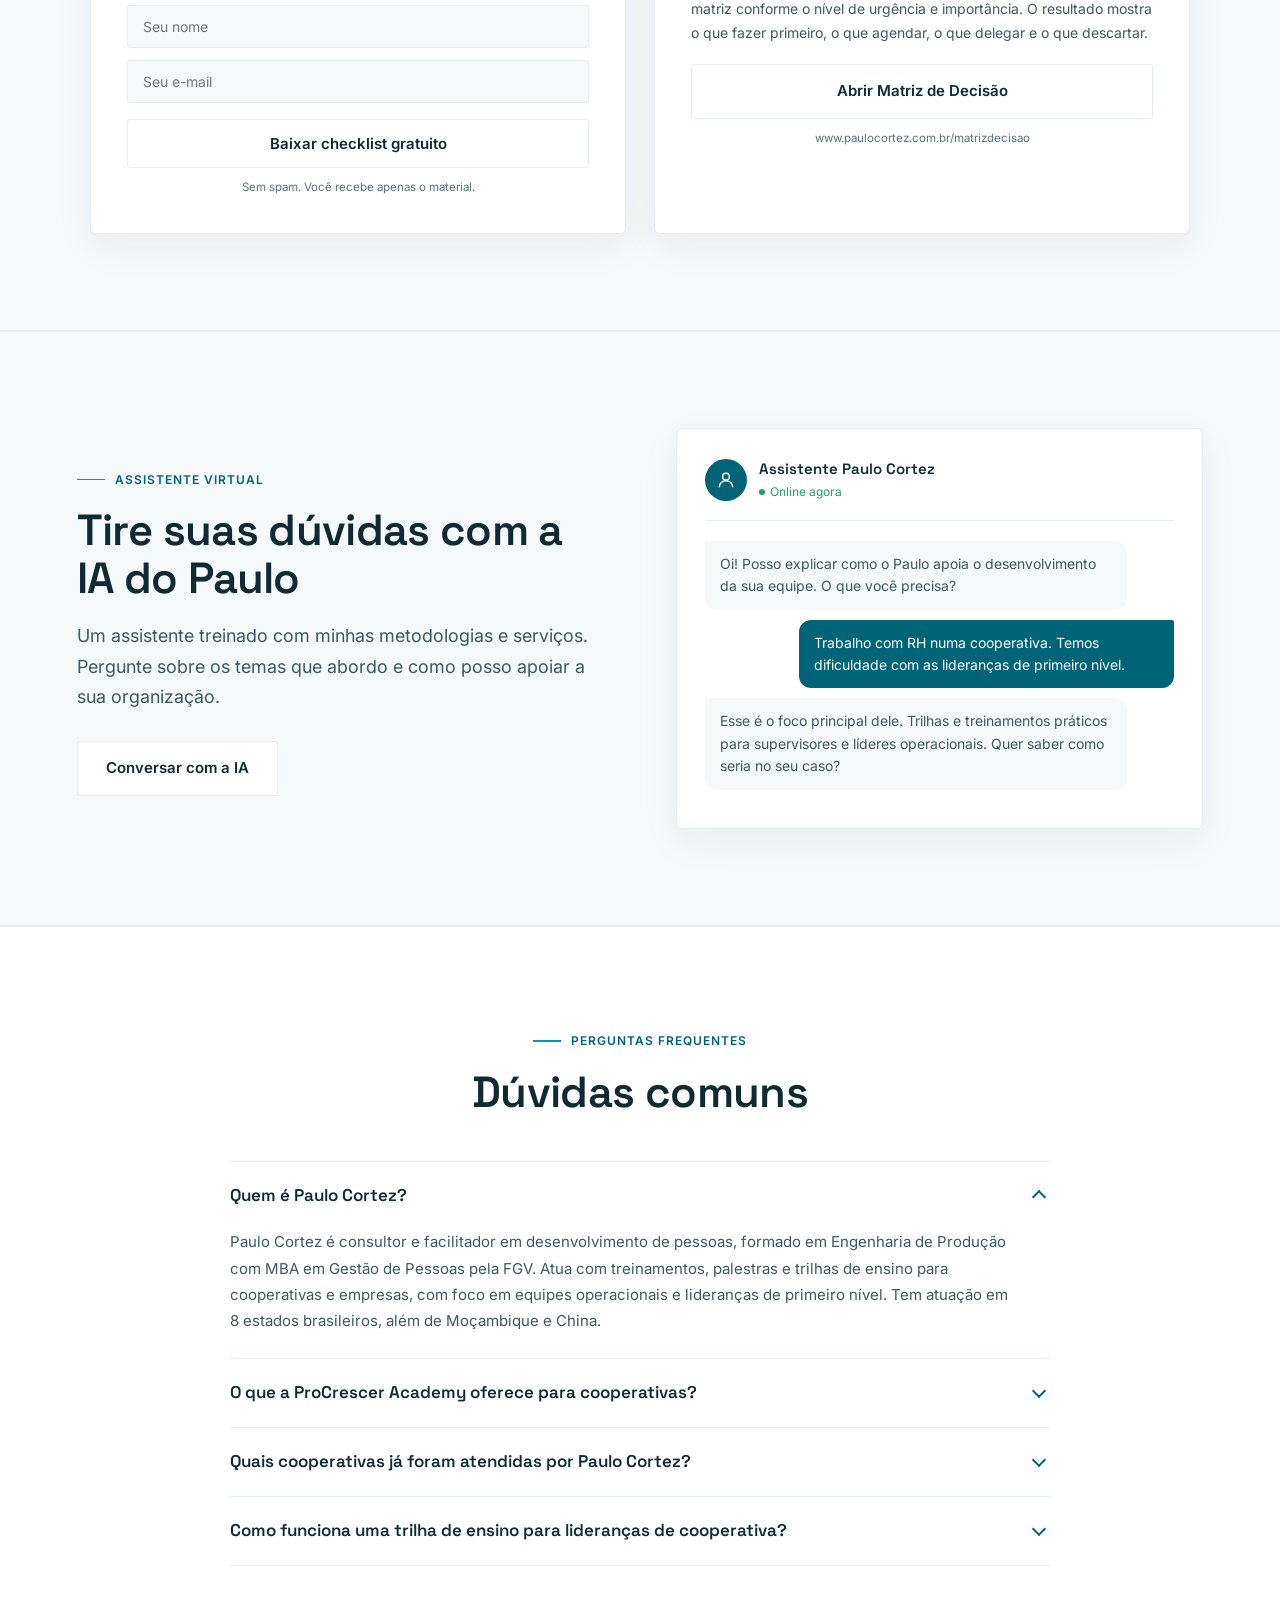
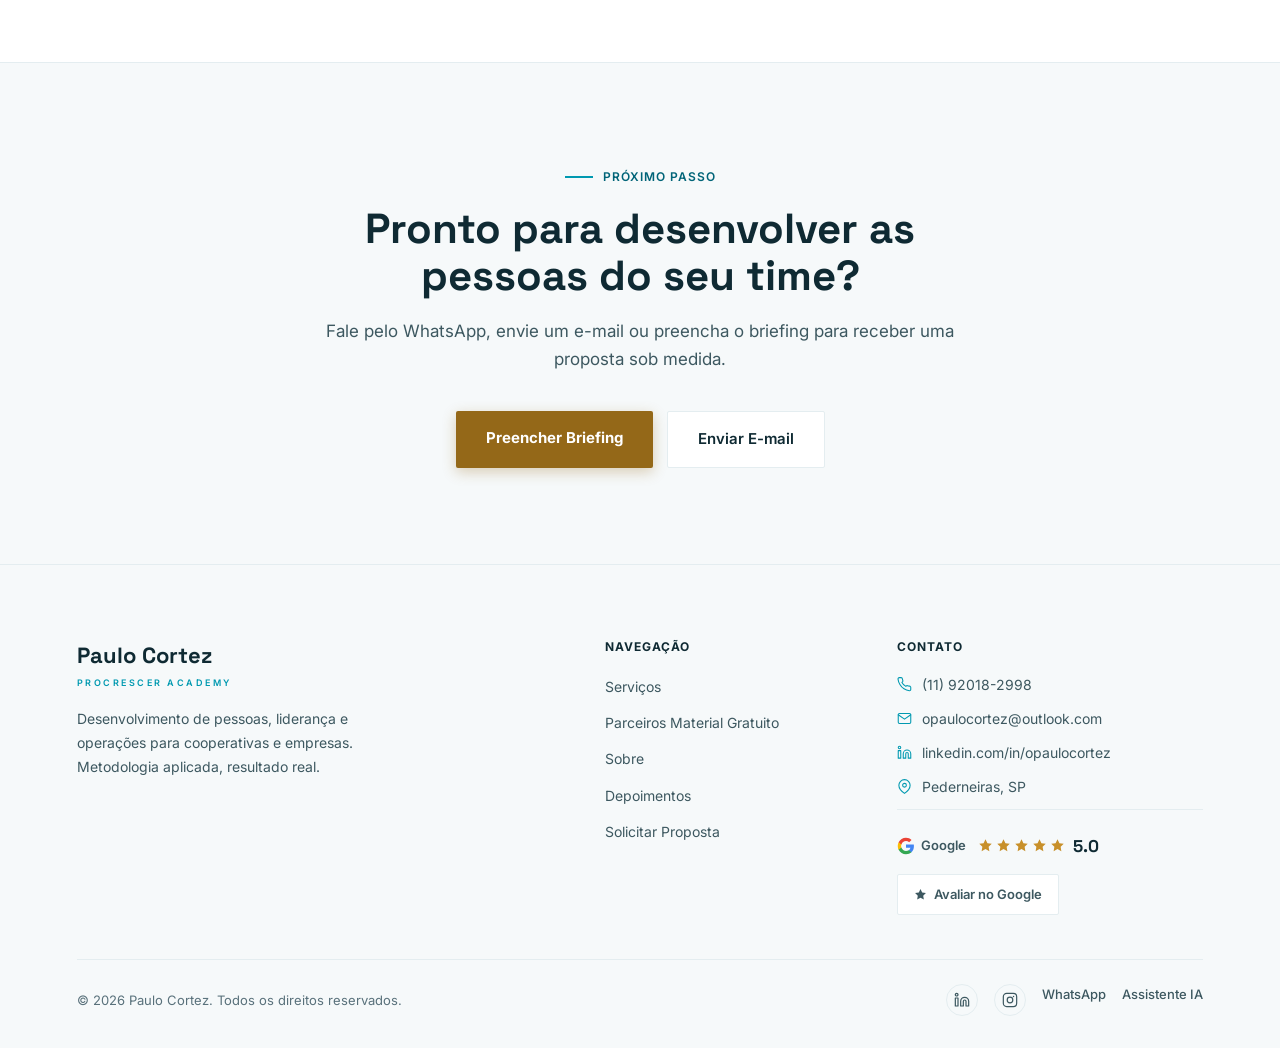
==== commit 871de2ad: "feat: revisao completa - prova social, hierarquia CTA, carrossel, WebP, SEO on-page e GEO" ====
--- a/index.html
+++ b/index.html
@@ -3,8 +3,8 @@
 <head>
 <meta charset="UTF-8">
 <meta name="viewport" content="width=device-width, initial-scale=1.0">
-<title>Paulo Cortez | Desenvolvimento de Pessoas, Liderança e Operações</title>
-<meta name="description" content="Treinamentos, palestras e trilhas de ensino para desenvolvimento de pessoas, liderança e operações em cooperativas e empresas.">
+<title>Paulo Cortez | Treinamentos e Trilhas de Liderança para Cooperativas</title>
+<meta name="description" content="Treinamentos, palestras e trilhas de liderança para cooperativas e empresas. Desenvolvimento de pessoas da operação à liderança, com atuação em 8 estados. Peça uma proposta.">
 <link rel="preconnect" href="https://fonts.googleapis.com">
 <link rel="preconnect" href="https://fonts.gstatic.com" crossorigin>
 <link href="https://fonts.googleapis.com/css2?family=Space+Grotesk:wght@500;600;700&family=Inter:wght@400;500;600;700&display=swap" rel="stylesheet">
@@ -14,14 +14,14 @@
 :root{
   --ink:#0F2A33;
   --ink-soft:#3D5860;
-  --ink-light:#7A9099;
+  --ink-light:#59717B;
   --teal:#0099B0;
   --teal-deep:#006478;
   --teal-dark:#013D49;
   --paper:#FFFFFF;
   --paper-warm:#F6F9FA;
   --paper-edge:#E4EDF0;
-  --gold:#C8902A;
+  --gold:#C8902A;--gold-cta:#946818;
 }
 
 html{scroll-behavior:smooth}
@@ -40,8 +40,8 @@
 nav{display:flex;gap:34px;align-items:center}
 nav a{font-size:14px;font-weight:500;color:var(--ink-soft);transition:color .2s}
 nav a:hover{color:var(--teal)}
-.nav-cta{background:var(--gold);color:#fff!important;font-weight:700!important;padding:10px 22px;border-radius:2px;font-size:13px!important;transition:background .25s!important;box-shadow:0 3px 10px rgba(200,144,42,.28)}
-.nav-cta:hover{background:#a8761f!important}
+.nav-cta{background:var(--gold-cta);color:#fff!important;font-weight:700!important;padding:10px 22px;border-radius:2px;font-size:13px!important;transition:background .25s!important;box-shadow:0 3px 10px rgba(148,104,24,.3)}
+.nav-cta:hover{background:#7d570f!important}
 .header-acoes{display:flex;align-items:center;gap:14px}
 .menu-toggle{display:none;background:none;border:none;cursor:pointer;flex-direction:column;gap:5px;padding:4px}
 .menu-toggle span{display:block;width:24px;height:2px;background:var(--ink);border-radius:2px}
@@ -57,8 +57,8 @@
 .hero h1 em{font-style:italic;color:var(--teal-deep)}
 .hero-desc{font-size:18px;color:var(--ink-soft);max-width:480px;margin-bottom:38px;line-height:1.7}
 .hero-actions{display:flex;gap:14px;flex-wrap:wrap;align-items:center}
-.btn-primary{background:var(--gold);color:#fff;font-weight:700;font-size:15px;padding:15px 30px;border-radius:2px;border:none;cursor:pointer;font-family:'Inter',sans-serif;transition:background .25s,transform .15s,box-shadow .25s;display:inline-block;box-shadow:0 4px 14px rgba(200,144,42,.28)}
-.btn-primary:hover{background:#a8761f;transform:translateY(-2px);box-shadow:0 8px 22px rgba(200,144,42,.36)}
+.btn-primary{background:var(--gold-cta);color:#fff;font-weight:700;font-size:15px;padding:15px 30px;border-radius:2px;border:none;cursor:pointer;font-family:'Inter',sans-serif;transition:background .25s,transform .15s,box-shadow .25s;display:inline-block;box-shadow:0 4px 14px rgba(148,104,24,.3)}
+.btn-primary:hover{background:#7d570f;transform:translateY(-2px);box-shadow:0 8px 22px rgba(148,104,24,.4)}
 /* SECUNDARIO padrao: contorno */
 .btn-sec{display:inline-flex;align-items:center;justify-content:center;gap:9px;border:1.5px solid var(--paper-edge);background:#fff;color:var(--ink);font-weight:600;font-size:15px;padding:14px 28px;border-radius:2px;cursor:pointer;font-family:'Inter',sans-serif;transition:all .2s}
 .btn-sec:hover{border-color:var(--teal);color:var(--teal-deep)}
@@ -77,14 +77,14 @@
 .hero-cred-s{font-size:12px;color:var(--ink-light);margin-top:2px}
 
 /* TRUST STRIP discreta */
-.trust{max-width:1240px;margin:0 auto;padding:0 6%;}
+.trust{max-width:1240px;margin:0 auto;padding:0 6%}
 .trust-inner{display:flex;gap:56px;flex-wrap:wrap;padding:36px 0 4px;border-top:1px solid var(--paper-edge)}
 .trust-item{display:flex;flex-direction:column}
-.trust-num{font-family:'Space Grotesk',sans-serif;font-size:34px;font-weight:600;color:var(--ink);line-height:1}
+.trust-num{font-family:'Space Grotesk',sans-serif;font-size:36px;font-weight:700;color:var(--teal-deep);line-height:1;letter-spacing:-.01em}
 .trust-label{font-size:13px;color:var(--ink-light);margin-top:6px;max-width:140px}
 
 /* SECTIONS */
-section{padding:104px 6%}
+section{padding:96px 6%}
 .sec{max-width:1240px;margin:0 auto}
 .eyebrow{display:inline-flex;align-items:center;gap:10px;font-size:12px;font-weight:600;letter-spacing:1px;text-transform:uppercase;color:var(--teal-deep);margin-bottom:18px}
 .eyebrow::before{content:'';width:28px;height:1.5px;background:var(--teal)}
@@ -94,8 +94,8 @@
 /* SERVICOS */
 .servicos{background:var(--paper-warm);border-top:1px solid var(--paper-edge);border-bottom:1px solid var(--paper-edge)}
 .serv-head{margin-bottom:56px;max-width:600px}
-.serv-grid{display:grid;grid-template-columns:repeat(auto-fit,minmax(252px,1fr));gap:1px;background:var(--paper-edge);border:1px solid var(--paper-edge)}
-.serv-card{background:var(--paper);padding:40px 32px;transition:background .25s}
+.serv-grid{display:grid;grid-template-columns:repeat(auto-fit,minmax(252px,1fr));gap:1px;background:var(--paper-edge);border:1px solid var(--paper-edge);align-items:stretch}
+.serv-card{background:var(--paper);padding:40px 32px;transition:background .25s;display:flex;flex-direction:column;height:100%}
 .serv-card:hover{background:#fff}
 .serv-card:hover .serv-icon{background:var(--teal-deep)}
 .serv-card:hover .serv-icon svg{stroke:#fff}
@@ -159,7 +159,7 @@
 .mat-list svg{width:19px;height:19px;stroke:var(--teal);fill:none;stroke-width:2;flex-shrink:0;margin-top:1px}
 .mat-card{background:#fff;border:1px solid var(--paper-edge);border-radius:6px;padding:36px;box-shadow:0 12px 40px rgba(15,42,51,.06);height:100%}
 .mat-tag{display:inline-block;font-size:11px;font-weight:700;letter-spacing:1px;text-transform:uppercase;background:var(--teal-dark);color:#fff;padding:4px 11px;border-radius:2px;margin-bottom:18px}
-.mat-tag-ferramenta{background:var(--gold)}
+.mat-tag-ferramenta{background:var(--gold-cta)}
 .mat-title{font-family:'Space Grotesk',sans-serif;font-size:21px;font-weight:700;color:var(--ink);line-height:1.25;margin-bottom:14px}
 .mat-sub{font-size:14px;color:var(--ink-soft);line-height:1.7;margin-bottom:24px}
 .mat-sub strong{color:var(--ink)}
@@ -189,7 +189,7 @@
 .sobre-st{padding:32px 28px;border-right:1px solid var(--paper-edge);border-bottom:1px solid var(--paper-edge)}
 .sobre-st:nth-child(2n){border-right:none}
 .sobre-st:nth-child(n+3){border-bottom:none}
-.sobre-st-n{font-family:'Space Grotesk',sans-serif;font-size:36px;font-weight:600;color:var(--teal-deep);line-height:1}
+.sobre-st-n{font-family:'Space Grotesk',sans-serif;font-size:36px;font-weight:700;color:var(--teal-deep);line-height:1;letter-spacing:-.01em}
 .sobre-st-l{font-size:13px;color:var(--ink-soft);margin-top:8px;line-height:1.4}
 
 /* ATUACAO */
@@ -202,18 +202,23 @@
 
 /* DEPOIMENTOS */
 .depo-head{display:flex;justify-content:space-between;align-items:flex-end;margin-bottom:48px;flex-wrap:wrap;gap:24px}
-.depo-grid{display:grid;grid-template-columns:repeat(auto-fill,minmax(310px,1fr));gap:24px}
+.depo-carrossel{display:flex;align-items:center;gap:14px}
+.depo-viewport{overflow:hidden;flex:1}
+.depo-track{display:flex;gap:24px;transition:transform .4s cubic-bezier(.4,0,.2,1)}
+.depo-track .depo{flex:0 0 calc((100% - 48px)/3);box-sizing:border-box}
+.depo-nav{width:42px;height:42px;flex-shrink:0;border-radius:50%;border:1.5px solid var(--paper-edge);background:#fff;color:var(--ink-soft);cursor:pointer;display:flex;align-items:center;justify-content:center;transition:all .2s}
+.depo-nav:hover:not(:disabled){border-color:var(--teal);color:var(--teal-deep)}
+.depo-nav:disabled{opacity:.35;cursor:default}
+.depo-nav svg{width:18px;height:18px;stroke:currentColor;fill:none;stroke-width:2;stroke-linecap:round;stroke-linejoin:round}
+.depo-dots{display:flex;justify-content:center;gap:8px;margin-top:28px}
+.depo-dot{width:8px;height:8px;border-radius:50%;border:none;background:var(--paper-edge);cursor:pointer;padding:0;transition:all .25s}
+.depo-dot.on{background:var(--teal-deep);width:24px;border-radius:4px}
 .depo{background:#fff;border:1px solid var(--paper-edge);border-radius:3px;padding:32px;transition:box-shadow .25s,transform .25s;position:relative}
 .depo:hover{box-shadow:0 16px 48px rgba(15,42,51,.08);transform:translateY(-3px)}
 .depo-mark{font-family:'Space Grotesk',sans-serif;font-size:54px;line-height:.6;color:var(--teal);opacity:.18;margin-bottom:8px}
 .depo-text{font-size:15.5px;color:var(--ink);line-height:1.7;margin-bottom:22px}
 .depo-by{font-size:14px;font-weight:600;color:var(--teal-deep)}
 .depo-role{font-size:13px;color:var(--ink-light);margin-top:2px}
-.depo-x{display:none}
-.depo-x.on{display:block}
-.vermais{text-align:center;margin-top:40px}
-.btn-vm{background:none;border:1.5px solid var(--paper-edge);color:var(--ink-soft);font-size:14px;font-weight:600;padding:13px 30px;border-radius:2px;cursor:pointer;transition:all .2s;font-family:'Inter',sans-serif}
-.btn-vm:hover{border-color:var(--teal);color:var(--teal-deep)}
 
 /* IA */
 .ia{background:var(--paper-warm);border-top:1px solid var(--paper-edge);border-bottom:1px solid var(--paper-edge)}
@@ -230,7 +235,7 @@
 .ia-msg.me{background:var(--teal-deep);color:#fff;border-radius:12px 2px 12px 12px;margin-left:auto;max-width:80%}
 
 /* CTA */
-.cta{background:var(--paper-warm);border-top:1px solid var(--paper-edge);text-align:center;padding:100px 6%;position:relative}
+.cta{background:var(--paper-warm);border-top:1px solid var(--paper-edge);text-align:center;padding:96px 6%;position:relative}
 
 .cta-in{max-width:680px;margin:0 auto;position:relative}
 .cta .eyebrow{justify-content:center}
@@ -238,19 +243,32 @@
 .cta-title{font-family:'Space Grotesk',sans-serif;font-size:clamp(28px,3.4vw,42px);font-weight:700;color:var(--ink);line-height:1.12;margin-bottom:18px}
 .cta-sub{font-size:17px;color:var(--ink-soft);margin-bottom:38px}
 .cta-acts{display:flex;gap:14px;justify-content:center;flex-wrap:wrap}
-.btn-light{background:var(--gold);color:#fff;font-weight:700;font-size:15px;padding:15px 30px;border-radius:2px;transition:background .25s,transform .15s,box-shadow .25s;box-shadow:0 4px 14px rgba(200,144,42,.28)}
-.btn-light:hover{background:#a8761f;transform:translateY(-2px);box-shadow:0 8px 22px rgba(200,144,42,.36)}
+.btn-light{background:var(--gold-cta);color:#fff;font-weight:700;font-size:15px;padding:15px 30px;border-radius:2px;transition:background .25s,transform .15s,box-shadow .25s;box-shadow:0 4px 14px rgba(148,104,24,.3)}
+.btn-light:hover{background:#7d570f;transform:translateY(-2px);box-shadow:0 8px 22px rgba(148,104,24,.4)}
 .btn-ghost{border:1.5px solid var(--paper-edge);color:var(--ink);font-weight:600;font-size:15px;padding:15px 30px;border-radius:2px;transition:all .2s;background:#fff}
 .btn-ghost:hover{border-color:var(--teal);color:var(--teal-deep)}
 
 /* FOOTER */
-.marcas{padding:56px 6% 64px;text-align:center;background:var(--paper-warm);border-top:1px solid var(--paper-edge);border-bottom:1px solid var(--paper-edge)}
+.marcas{padding:64px 6%;text-align:center;background:var(--paper-warm);border-top:1px solid var(--paper-edge);border-bottom:1px solid var(--paper-edge)}
 .marcas .eyebrow{justify-content:center}
 .marcas .sec-title{margin-bottom:34px;font-size:clamp(20px,2.2vw,26px)}
 .marcas-grid{display:flex;flex-wrap:wrap;align-items:center;justify-content:center;gap:40px 56px}
 .marcas-grid img{height:38px;width:auto;max-width:140px;object-fit:contain;filter:grayscale(100%);opacity:.55;transition:filter .25s,opacity .25s}
 .marcas-grid img.marca-lg{height:54px;max-width:170px}
 .marcas-grid img:hover{filter:grayscale(0%);opacity:1}
+
+/* FAQ */
+.faq{background:var(--paper);border-top:1px solid var(--paper-edge)}
+.faq-head{text-align:center;max-width:640px;margin:0 auto 44px}
+.faq-head .eyebrow{justify-content:center}
+.faq-list{max-width:820px;margin:0 auto;border-top:1px solid var(--paper-edge)}
+.faq-item{border-bottom:1px solid var(--paper-edge)}
+.faq-q{width:100%;text-align:left;background:none;border:none;cursor:pointer;padding:22px 40px 22px 0;font-family:'Space Grotesk',sans-serif;font-size:17px;font-weight:600;color:var(--ink);position:relative;line-height:1.4}
+.faq-q::after{content:'';position:absolute;right:6px;top:50%;width:10px;height:10px;border-right:2px solid var(--teal-deep);border-bottom:2px solid var(--teal-deep);transform:translateY(-70%) rotate(45deg);transition:transform .25s}
+.faq-item.on .faq-q::after{transform:translateY(-30%) rotate(-135deg)}
+.faq-a{font-size:15px;color:var(--ink-soft);line-height:1.75;padding:0 40px 24px 0;display:none}
+.faq-item.on .faq-a{display:block}
+
 /* MODAL DE TEMAS */
 .tema-modal-overlay{
   display:none;position:fixed;inset:0;z-index:300;
@@ -284,7 +302,7 @@
 .banner-disc{background:linear-gradient(135deg,#0099B0,#004b5c)}
 .banner-geracional{background:linear-gradient(135deg,#3D5860,#0F2A33)}
 .banner-performance{background:linear-gradient(135deg,#006478,#00343F)}
-.banner-financeira{background:linear-gradient(135deg,#C8902A,#5c4210)}
+.banner-financeira{background:linear-gradient(135deg,#946818,#4a340c)}
 .tema-conteudo{padding:30px 32px 34px}
 .tema-eyebrow{display:inline-flex;align-items:center;gap:8px;font-size:11px;font-weight:700;letter-spacing:1.2px;text-transform:uppercase;color:var(--teal-deep);margin-bottom:10px}
 .tema-eyebrow::before{content:'';width:20px;height:1.5px;background:var(--teal)}
@@ -335,6 +353,13 @@
 .wpp:hover{transform:scale(1.08)}
 .wpp svg{width:30px;height:30px;fill:#fff}
 
+@media(max-width:960px){
+  .depo-track .depo{flex:0 0 calc((100% - 24px)/2)}
+}
+@media(max-width:640px){
+  .depo-track .depo{flex:0 0 100%}
+  .depo-track{gap:16px}
+}
 @media(max-width:860px){
   nav{display:none;position:absolute;top:74px;left:0;right:0;background:#fff;padding:22px 6%;flex-direction:column;gap:18px;border-bottom:1px solid var(--paper-edge);box-shadow:0 10px 30px rgba(0,0,0,.08)}
   nav.open{display:flex}
@@ -347,22 +372,130 @@
   .hero-figure{order:-1;max-width:380px}
   .foot-top{grid-template-columns:1fr;gap:32px}
 }
+@media(max-width:640px){
+  .marcas-grid{flex-wrap:nowrap;overflow-x:auto;justify-content:flex-start;gap:32px;padding:4px 6% 14px;margin:0 -6%;scroll-snap-type:x mandatory;-webkit-overflow-scrolling:touch}
+  .marcas-grid::-webkit-scrollbar{height:3px}
+  .marcas-grid::-webkit-scrollbar-thumb{background:var(--paper-edge);border-radius:3px}
+  .marcas-grid img{flex:0 0 auto;scroll-snap-align:center;height:34px;max-width:120px;opacity:.7}
+  .marcas-grid img.marca-lg{height:46px;max-width:140px}
+}
 @media(max-width:520px){
   .nav-cta{padding:8px 12px;font-size:11.5px!important}
   .logo-img{width:30px;height:30px}
-  .serv-grid,.depo-grid{grid-template-columns:1fr}
+  .serv-grid{grid-template-columns:1fr}
   .sobre-stats{grid-template-columns:1fr 1fr}
   .trust-inner{gap:32px}
   .hero-cred{left:0}
 }
 </style>
+<link rel="canonical" href="https://www.paulocortez.com.br/">
+<meta property="og:type" content="website">
+<meta property="og:title" content="Paulo Cortez | Treinamentos e Trilhas de Liderança para Cooperativas">
+<meta property="og:description" content="Treinamentos, palestras e trilhas de liderança para cooperativas e empresas. Desenvolvimento de pessoas da operação à liderança.">
+<meta property="og:url" content="https://www.paulocortez.com.br/">
+<meta property="og:image" content="https://www.paulocortez.com.br/assets/paulo.webp">
+<meta property="og:locale" content="pt_BR">
+<meta name="twitter:card" content="summary_large_image">
+
+<script type="application/ld+json">
+{
+  "@context": "https://schema.org",
+  "@graph": [
+    {
+      "@type": "Person",
+      "@id": "https://www.paulocortez.com.br/#paulocortez",
+      "name": "Paulo Cortez",
+      "jobTitle": "Consultor e Facilitador em Desenvolvimento de Pessoas",
+      "description": "Engenheiro de Produção com MBA em Gestão de Pessoas pela FGV. Atua com treinamentos, palestras e trilhas de ensino para cooperativas e empresas.",
+      "url": "https://www.paulocortez.com.br/",
+      "image": "https://www.paulocortez.com.br/assets/paulo.webp",
+      "worksFor": { "@id": "https://www.paulocortez.com.br/#procrescer" },
+      "alumniOf": {
+        "@type": "EducationalOrganization",
+        "name": "Fundação Getulio Vargas (FGV)"
+      },
+      "knowsAbout": [
+        "Desenvolvimento de lideranças",
+        "Metodologia DISC",
+        "Programação Neurolinguística",
+        "Educação financeira",
+        "Gestão de conflitos",
+        "Cooperativismo"
+      ],
+      "sameAs": [
+        "https://www.linkedin.com/in/opaulocortez/",
+        "https://www.instagram.com/opaulocortez/"
+      ]
+    },
+    {
+      "@type": "ProfessionalService",
+      "@id": "https://www.paulocortez.com.br/#procrescer",
+      "name": "ProCrescer Academy",
+      "description": "Treinamentos, palestras e trilhas de ensino em desenvolvimento de pessoas, liderança e operações para cooperativas e empresas.",
+      "url": "https://www.paulocortez.com.br/",
+      "founder": { "@id": "https://www.paulocortez.com.br/#paulocortez" },
+      "areaServed": { "@type": "Country", "name": "Brasil" },
+      "serviceType": [
+        "Treinamentos corporativos",
+        "Palestras e workshops",
+        "Trilhas de ensino",
+        "Diagnóstico organizacional"
+      ],
+      "aggregateRating": {
+        "@type": "AggregateRating",
+        "ratingValue": "5.0",
+        "bestRating": "5",
+        "ratingCount": "12"
+      }
+    },
+    {
+      "@type": "FAQPage",
+      "@id": "https://www.paulocortez.com.br/#faq",
+      "mainEntity": [
+        {
+          "@type": "Question",
+          "name": "Quem é Paulo Cortez?",
+          "acceptedAnswer": {
+            "@type": "Answer",
+            "text": "Paulo Cortez é consultor e facilitador em desenvolvimento de pessoas, formado em Engenharia de Produção com MBA em Gestão de Pessoas pela FGV. Atua com treinamentos, palestras e trilhas de ensino para cooperativas e empresas, com foco em equipes operacionais e lideranças de primeiro nível. Tem atuação em 8 estados brasileiros, além de Moçambique e China."
+          }
+        },
+        {
+          "@type": "Question",
+          "name": "O que a ProCrescer Academy oferece para cooperativas?",
+          "acceptedAnswer": {
+            "@type": "Answer",
+            "text": "A ProCrescer Academy oferece quatro linhas de serviço para cooperativas: treinamentos corporativos para equipes e lideranças, palestras e workshops sobre temas comportamentais, trilhas de ensino estruturadas de aprendizagem contínua, e diagnóstico organizacional com análise de perfil comportamental. Os temas incluem liderança com metodologia DISC, educação financeira, neurociência da priorização, sinergia geracional e programação neurolinguística."
+          }
+        },
+        {
+          "@type": "Question",
+          "name": "Quais cooperativas já foram atendidas por Paulo Cortez?",
+          "acceptedAnswer": {
+            "@type": "Answer",
+            "text": "Entre as cooperativas e empresas atendidas estão Coopercitrus, Sicoob, Unicred, Unimed, Coplana, Cocal, São Martinho, Raízen, Tereos, AB Mauri, Mercado Livre, Mercado Pago e GSK. A atuação inclui parceria institucional com SESCOOP e SEBRAE."
+          }
+        },
+        {
+          "@type": "Question",
+          "name": "Como funciona uma trilha de ensino para lideranças de cooperativa?",
+          "acceptedAnswer": {
+            "@type": "Answer",
+            "text": "Uma trilha de ensino é um programa estruturado de aprendizagem contínua, desenhado sob medida para o perfil das lideranças e os objetivos da cooperativa. Diferente de uma palestra isolada, a trilha combina encontros sequenciais, aplicação prática entre as sessões e acompanhamento de resultados. O desenho começa com um diagnóstico das necessidades reais da organização."
+          }
+        }
+      ]
+    }
+  ]
+}
+</script>
 </head>
 <body>
 
 <header>
   <div class="header-inner">
     <a href="index.html" class="logo">
-      <img src="assets/logo.png" alt="ProCrescer Academy" class="logo-img" />
+      <img loading="lazy" decoding="async" src="assets/logo.webp" alt="Logo ProCrescer Academy, marca de treinamentos de Paulo Cortez" class="logo-img" />
       <span class="logo-txt">
         <span class="logo-name">Paulo Cortez</span>
         <span class="logo-sub">ProCrescer Academy</span>
@@ -396,7 +529,7 @@
     </div>
     <div class="hero-figure">
       <div class="hero-photo">
-        <img src="assets/paulo.jpg" alt="Paulo Cortez" />
+        <img fetchpriority="high" decoding="async" src="assets/paulo.webp" alt="Paulo Cortez, especialista em desenvolvimento de lideranças para cooperativas" />
       </div>
       <div class="hero-cred">
         <div class="hero-cred-t">MBA em Gestão de Pessoas</div>
@@ -420,19 +553,19 @@
     <span class="eyebrow">Confiança</span>
     <h2 class="sec-title">Empresas atendidas</h2>
     <div class="marcas-grid">
-      <img src="assets/marcas/mercado-livre.png" alt="Mercado Livre" />
-      <img src="assets/marcas/mercado-pago.png" alt="Mercado Pago" class="marca-lg" />
-      <img src="assets/marcas/coopercitrus.png" alt="Coopercitrus" />
-      <img src="assets/marcas/unimed.png" alt="Unimed" class="marca-lg" />
-      <img src="assets/marcas/coplana.png" alt="Coplana" class="marca-lg" />
-      <img src="assets/marcas/sao-martinho.png" alt="São Martinho" class="marca-lg" />
-      <img src="assets/marcas/sicoob.png" alt="Sicoob" />
-      <img src="assets/marcas/unicred.png" alt="Unicred" class="marca-lg" />
-      <img src="assets/marcas/cocal.png" alt="Cocal" />
-      <img src="assets/marcas/gsk.png" alt="GSK" class="marca-lg" />
-      <img src="assets/marcas/raizen.png" alt="Raízen" />
-      <img src="assets/marcas/tereos.png" alt="Tereos" class="marca-lg" />
-      <img src="assets/marcas/ab-mauri.png" alt="AB Mauri" />
+      <img loading="lazy" decoding="async" src="assets/marcas/mercado-livre.webp" alt="Logo Mercado Livre, cliente de treinamento de liderança" />
+      <img loading="lazy" decoding="async" src="assets/marcas/mercado-pago.webp" alt="Logo Mercado Pago, cliente de treinamento de liderança" class="marca-lg" />
+      <img loading="lazy" decoding="async" src="assets/marcas/coopercitrus.webp" alt="Logo Coopercitrus, cooperativa cliente de treinamento de liderança" />
+      <img loading="lazy" decoding="async" src="assets/marcas/unimed.webp" alt="Logo Unimed, cooperativa de saúde cliente de treinamento de liderança" class="marca-lg" />
+      <img loading="lazy" decoding="async" src="assets/marcas/coplana.webp" alt="Logo Coplana, cooperativa agropecuária cliente de treinamento de liderança" class="marca-lg" />
+      <img loading="lazy" decoding="async" src="assets/marcas/sao-martinho.webp" alt="Logo São Martinho, cliente de treinamento de liderança" class="marca-lg" />
+      <img loading="lazy" decoding="async" src="assets/marcas/sicoob.webp" alt="Logo Sicoob, cooperativa de crédito cliente de treinamento de liderança" />
+      <img loading="lazy" decoding="async" src="assets/marcas/unicred.webp" alt="Logo Unicred, cooperativa de crédito cliente de treinamento de liderança" class="marca-lg" />
+      <img loading="lazy" decoding="async" src="assets/marcas/cocal.webp" alt="Logo Cocal, cliente de treinamento de liderança" />
+      <img loading="lazy" decoding="async" src="assets/marcas/gsk.webp" alt="Logo GSK, cliente de treinamento de liderança" class="marca-lg" />
+      <img loading="lazy" decoding="async" src="assets/marcas/raizen.webp" alt="Logo Raízen, cliente de treinamento de liderança" />
+      <img loading="lazy" decoding="async" src="assets/marcas/tereos.webp" alt="Logo Tereos, cliente de treinamento de liderança" class="marca-lg" />
+      <img loading="lazy" decoding="async" src="assets/marcas/ab-mauri.webp" alt="Logo AB Mauri, cliente de treinamento de liderança" />
     </div>
   </div>
 </section>
@@ -522,7 +655,7 @@
     <div class="parc-grid">
       <div class="parc-card">
         <div class="parc-logo-wrap">
-          <img src="assets/sescoop.png" alt="SESCOOP" class="parc-logo" />
+          <img loading="lazy" decoding="async" src="assets/sescoop.webp" alt="Logo SESCOOP, parceiro institucional em cooperativismo" class="parc-logo" />
         </div>
         <h3>SESCOOP</h3>
         <p>Parceria com o Serviço Nacional de Aprendizagem do Cooperativismo para desenvolvimento de pessoas em cooperativas de todo o Brasil.</p>
@@ -534,7 +667,7 @@
       </div>
       <div class="parc-card">
         <div class="parc-logo-wrap">
-          <img src="assets/sebrae.png" alt="SEBRAE" class="parc-logo" />
+          <img loading="lazy" decoding="async" src="assets/sebrae.webp" alt="Logo SEBRAE, parceiro institucional em capacitação empresarial" class="parc-logo" />
         </div>
         <h3>SEBRAE</h3>
         <p>Parceria com o Serviço Brasileiro de Apoio às Micro e Pequenas Empresas para capacitação e desenvolvimento de pessoas em pequenos negócios.</p>
@@ -546,7 +679,7 @@
       </div>
       <div class="parc-card">
         <div class="parc-logo-wrap parc-logo-wrap-enora">
-          <a href="https://enora.com.br" target="_blank" rel="noopener"><img src="assets/enora.png" alt="Enora" class="parc-logo" /></a>
+          <a href="https://enora.com.br" target="_blank" rel="noopener"><img loading="lazy" decoding="async" src="assets/enora.webp" alt="Logo Enora, parceira em programas de alta liderança" class="parc-logo" /></a>
         </div>
         <h3>Enora <span class="parc-tag">Alta Liderança</span></h3>
         <p>Para programas de alta liderança, atuo em parceria com a Enora, plataforma especializada em desenvolvimento de lideranças executivas e estratégicas.</p>
@@ -617,15 +750,25 @@
       </div>
       <a href="depoimentos.html" class="btn-text">Ver todos <svg viewBox="0 0 24 24"><path d="M5 12h14M13 6l6 6-6 6"/></svg></a>
     </div>
-    <div class="depo-grid">
-      <div class="depo"><div class="depo-mark">"</div><p class="depo-text">O treinamento mudou minha forma de liderar. Aprendi a ouvir antes de reagir, e os resultados do meu time melhoraram muito.</p><div class="depo-by">Participante</div><div class="depo-role">Liderança Operacional</div></div>
-      <div class="depo"><div class="depo-mark">"</div><p class="depo-text">Paulo tem um jeito direto de passar o conteúdo sem enrolação. O que aprendi apliquei na semana seguinte no trabalho.</p><div class="depo-by">Participante</div><div class="depo-role">Supervisor de Equipe</div></div>
-      <div class="depo"><div class="depo-mark">"</div><p class="depo-text">A metodologia é diferente. Não é teoria pela teoria. É algo que você usa de verdade com a equipe no dia a dia.</p><div class="depo-by">Participante</div><div class="depo-role">Coordenadora de RH</div></div>
-      <div class="depo depo-x"><div class="depo-mark">"</div><p class="depo-text">Participei de três programas diferentes com o Paulo. Cada um com mais profundidade. Recomendo sem hesitar.</p><div class="depo-by">Participante</div><div class="depo-role">Gerente de Cooperativa</div></div>
-      <div class="depo depo-x"><div class="depo-mark">"</div><p class="depo-text">Nosso RH contratou um ciclo de workshops. O retorno dos líderes foi excelente. Já planejamos o próximo.</p><div class="depo-by">Participante</div><div class="depo-role">Gerente de RH</div></div>
-      <div class="depo depo-x"><div class="depo-mark">"</div><p class="depo-text">Conteúdo denso, entregue de forma acessível. Saímos com ações claras para implementar na área.</p><div class="depo-by">Participante</div><div class="depo-role">Analista de Desenvolvimento</div></div>
-    </div>
-    <div class="vermais"><button class="btn-vm" id="btnVM" onclick="vm()">Ver mais depoimentos</button></div>
+    <div class="depo-carrossel">
+      <button type="button" class="depo-nav depo-prev" onclick="depoMove(-1)" aria-label="Depoimento anterior">
+        <svg viewBox="0 0 24 24"><polyline points="15 18 9 12 15 6"/></svg>
+      </button>
+      <div class="depo-viewport">
+        <div class="depo-track" id="depoTrack">
+          <div class="depo"><div class="depo-mark">"</div><p class="depo-text">O treinamento mudou minha forma de liderar. Aprendi a ouvir antes de reagir, e os resultados do meu time melhoraram muito.</p><div class="depo-by">Liderança Operacional</div><div class="depo-role">Cooperativa do agronegócio</div></div>
+          <div class="depo"><div class="depo-mark">"</div><p class="depo-text">Paulo tem um jeito direto de passar o conteúdo sem enrolação. O que aprendi apliquei na semana seguinte no trabalho.</p><div class="depo-by">Supervisor de Equipe</div><div class="depo-role">Cooperativa de crédito</div></div>
+          <div class="depo"><div class="depo-mark">"</div><p class="depo-text">A metodologia é diferente. Não é teoria pela teoria. É algo que você usa de verdade com a equipe no dia a dia.</p><div class="depo-by">Coordenadora de RH</div><div class="depo-role">Cooperativa de saúde</div></div>
+          <div class="depo"><div class="depo-mark">"</div><p class="depo-text">Participei de três programas diferentes com o Paulo. Cada um com mais profundidade. Recomendo sem hesitar.</p><div class="depo-by">Gerente de Cooperativa</div><div class="depo-role">Sistema cooperativista</div></div>
+          <div class="depo"><div class="depo-mark">"</div><p class="depo-text">Nosso RH contratou um ciclo de workshops. O retorno dos líderes foi excelente. Já planejamos o próximo.</p><div class="depo-by">Gerente de RH</div><div class="depo-role">Indústria de grande porte</div></div>
+          <div class="depo"><div class="depo-mark">"</div><p class="depo-text">Conteúdo denso, entregue de forma acessível. Saímos com ações claras para implementar na área.</p><div class="depo-by">Analista de Desenvolvimento</div><div class="depo-role">Cooperativa agropecuária</div></div>
+        </div>
+      </div>
+      <button type="button" class="depo-nav depo-next" onclick="depoMove(1)" aria-label="Próximo depoimento">
+        <svg viewBox="0 0 24 24"><polyline points="9 18 15 12 9 6"/></svg>
+      </button>
+    </div>
+    <div class="depo-dots" id="depoDots"></div>
   </div>
 </section>
 
@@ -702,6 +845,33 @@
       <div class="ia-msg">Oi! Posso explicar como o Paulo apoia o desenvolvimento da sua equipe. O que você precisa?</div>
       <div class="ia-msg me">Trabalho com RH numa cooperativa. Temos dificuldade com as lideranças de primeiro nível.</div>
       <div class="ia-msg">Esse é o foco principal dele. Trilhas e treinamentos práticos para supervisores e líderes operacionais. Quer saber como seria no seu caso?</div>
+    </div>
+  </div>
+</section>
+
+<section class="faq" id="faq">
+  <div class="sec">
+    <div class="faq-head">
+      <span class="eyebrow">Perguntas frequentes</span>
+      <h2 class="sec-title">Dúvidas comuns</h2>
+    </div>
+    <div class="faq-list">
+      <div class="faq-item on">
+        <button type="button" class="faq-q" onclick="toggleFaq(this)">Quem é Paulo Cortez?</button>
+        <div class="faq-a">Paulo Cortez é consultor e facilitador em desenvolvimento de pessoas, formado em Engenharia de Produção com MBA em Gestão de Pessoas pela FGV. Atua com treinamentos, palestras e trilhas de ensino para cooperativas e empresas, com foco em equipes operacionais e lideranças de primeiro nível. Tem atuação em 8 estados brasileiros, além de Moçambique e China.</div>
+      </div>
+      <div class="faq-item">
+        <button type="button" class="faq-q" onclick="toggleFaq(this)">O que a ProCrescer Academy oferece para cooperativas?</button>
+        <div class="faq-a">A ProCrescer Academy oferece quatro linhas de serviço para cooperativas: treinamentos corporativos para equipes e lideranças, palestras e workshops sobre temas comportamentais, trilhas de ensino estruturadas de aprendizagem contínua, e diagnóstico organizacional com análise de perfil comportamental. Os temas incluem liderança com metodologia DISC, educação financeira, neurociência da priorização, sinergia geracional e programação neurolinguística.</div>
+      </div>
+      <div class="faq-item">
+        <button type="button" class="faq-q" onclick="toggleFaq(this)">Quais cooperativas já foram atendidas por Paulo Cortez?</button>
+        <div class="faq-a">Entre as cooperativas e empresas atendidas estão Coopercitrus, Sicoob, Unicred, Unimed, Coplana, Cocal, São Martinho, Raízen, Tereos, AB Mauri, Mercado Livre, Mercado Pago e GSK. A atuação inclui parceria institucional com SESCOOP e SEBRAE.</div>
+      </div>
+      <div class="faq-item">
+        <button type="button" class="faq-q" onclick="toggleFaq(this)">Como funciona uma trilha de ensino para lideranças de cooperativa?</button>
+        <div class="faq-a">Uma trilha de ensino é um programa estruturado de aprendizagem contínua, desenhado sob medida para o perfil das lideranças e os objetivos da cooperativa. Diferente de uma palestra isolada, a trilha combina encontros sequenciais, aplicação prática entre as sessões e acompanhamento de resultados. O desenho começa com um diagnóstico das necessidades reais da organização.</div>
+      </div>
     </div>
   </div>
 </section>
@@ -784,7 +954,39 @@
 
 <script>
 document.getElementById('menuToggle').addEventListener('click',function(){document.getElementById('nav').classList.toggle('open')});
-function vm(){var x=document.querySelectorAll('.depo-x'),b=document.getElementById('btnVM'),o=x[0].classList.contains('on');x.forEach(function(e){e.classList.toggle('on',!o)});b.textContent=o?'Ver mais depoimentos':'Ver menos'}
+var depoIdx=0;
+function depoVis(){var w=window.innerWidth;return w<=640?1:(w<=960?2:3);}
+function depoMax(){var t=document.getElementById('depoTrack');if(!t)return 0;return Math.max(0,t.children.length-depoVis());}
+function depoRender(){
+  var t=document.getElementById('depoTrack');if(!t)return;
+  var vis=depoVis(),max=depoMax();
+  if(depoIdx>max)depoIdx=max;
+  if(depoIdx<0)depoIdx=0;
+  var card=t.children[0];
+  if(!card)return;
+  var gap=parseFloat(getComputedStyle(t).gap)||24;
+  var step=card.getBoundingClientRect().width+gap;
+  t.style.transform='translateX(-'+(depoIdx*step)+'px)';
+  var prev=document.querySelector('.depo-prev'),next=document.querySelector('.depo-next');
+  if(prev)prev.disabled=(depoIdx===0);
+  if(next)next.disabled=(depoIdx>=max);
+  var dots=document.getElementById('depoDots');
+  if(dots){
+    dots.innerHTML='';
+    for(var i=0;i<=max;i++){
+      var b=document.createElement('button');
+      b.className='depo-dot'+(i===depoIdx?' on':'');
+      b.type='button';
+      b.setAttribute('aria-label','Ir para depoimento '+(i+1));
+      b.onclick=(function(n){return function(){depoIdx=n;depoRender();};})(i);
+      dots.appendChild(b);
+    }
+  }
+}
+function depoMove(d){depoIdx+=d;depoRender();}
+window.addEventListener('resize',depoRender);
+document.addEventListener('DOMContentLoaded',depoRender);
+depoRender();
 </script>
 <script>
 document.getElementById('form-material').addEventListener('submit', function(e){
@@ -967,6 +1169,11 @@
 document.addEventListener('keydown', function(e){
   if(e.key === 'Escape') fecharTema();
 });
+
+function toggleFaq(btn){
+  var item = btn.parentElement;
+  item.classList.toggle('on');
+}
 </script>
 
 </body>
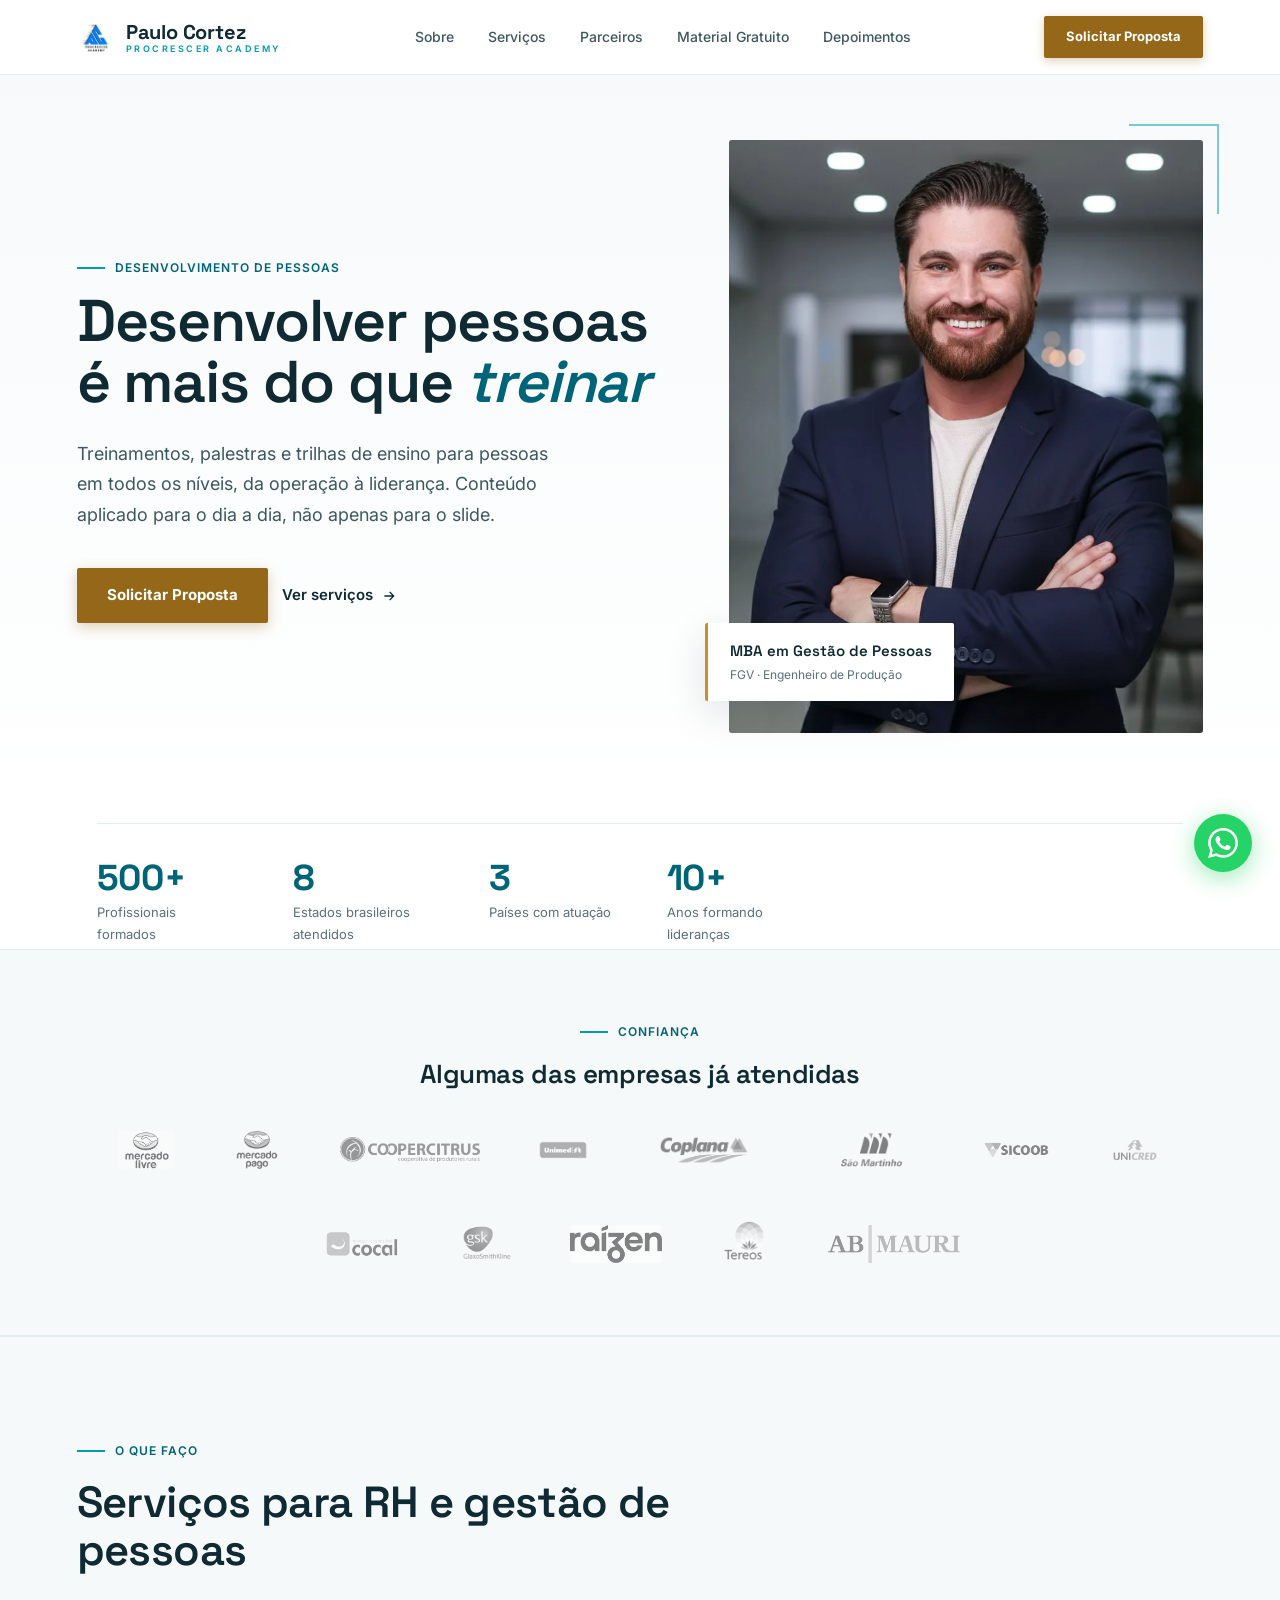
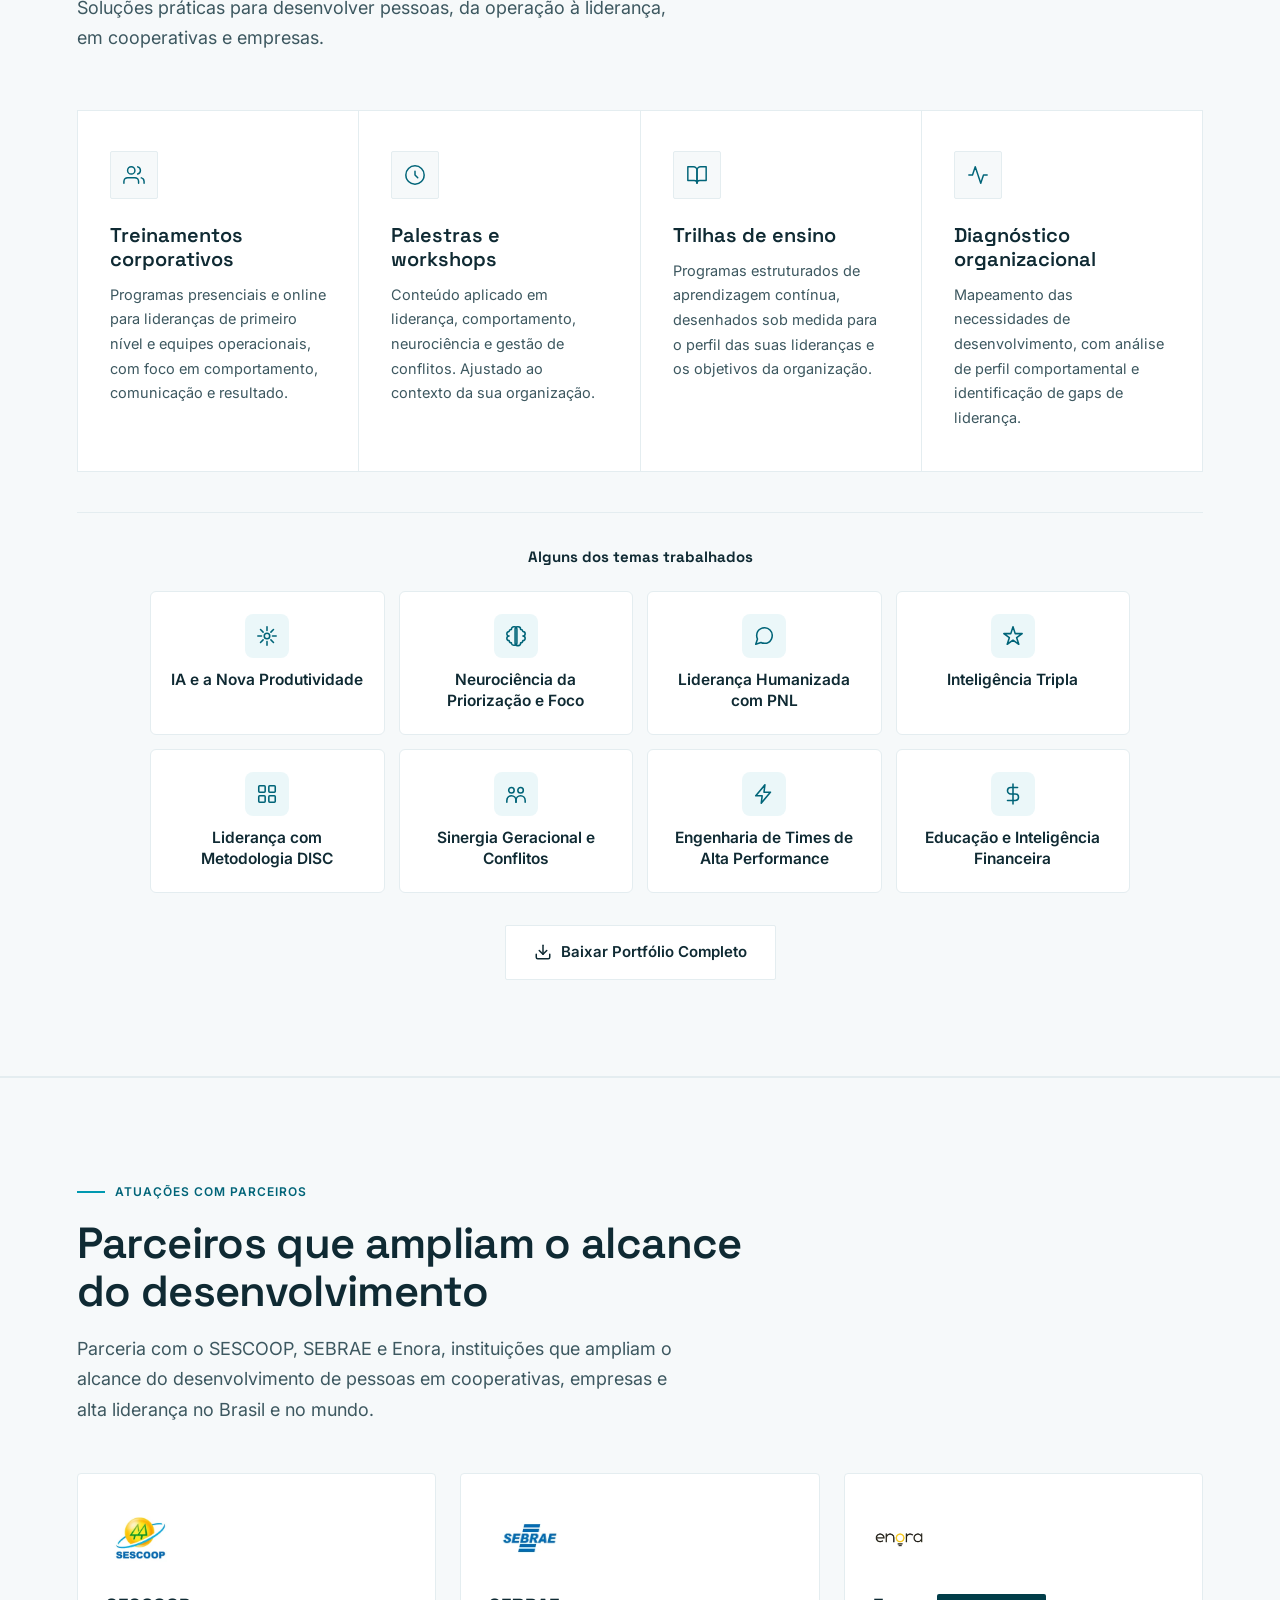
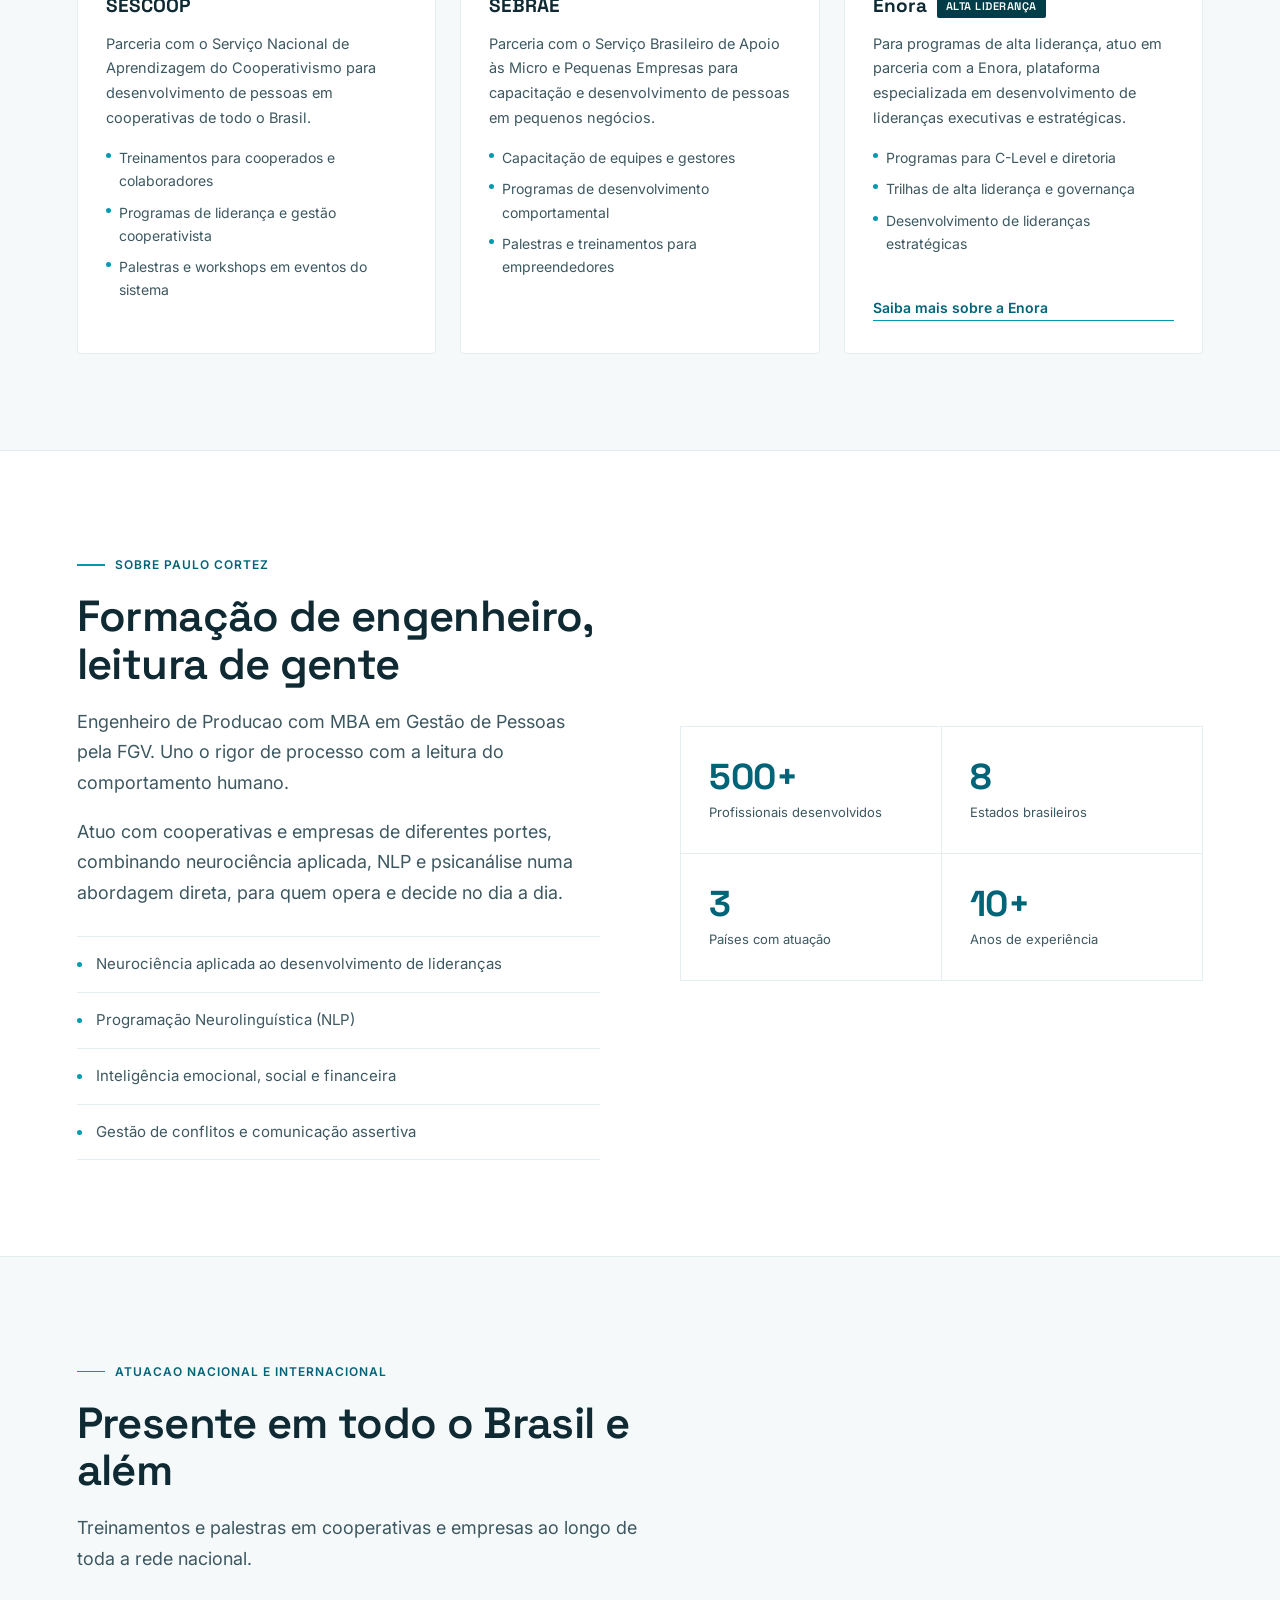
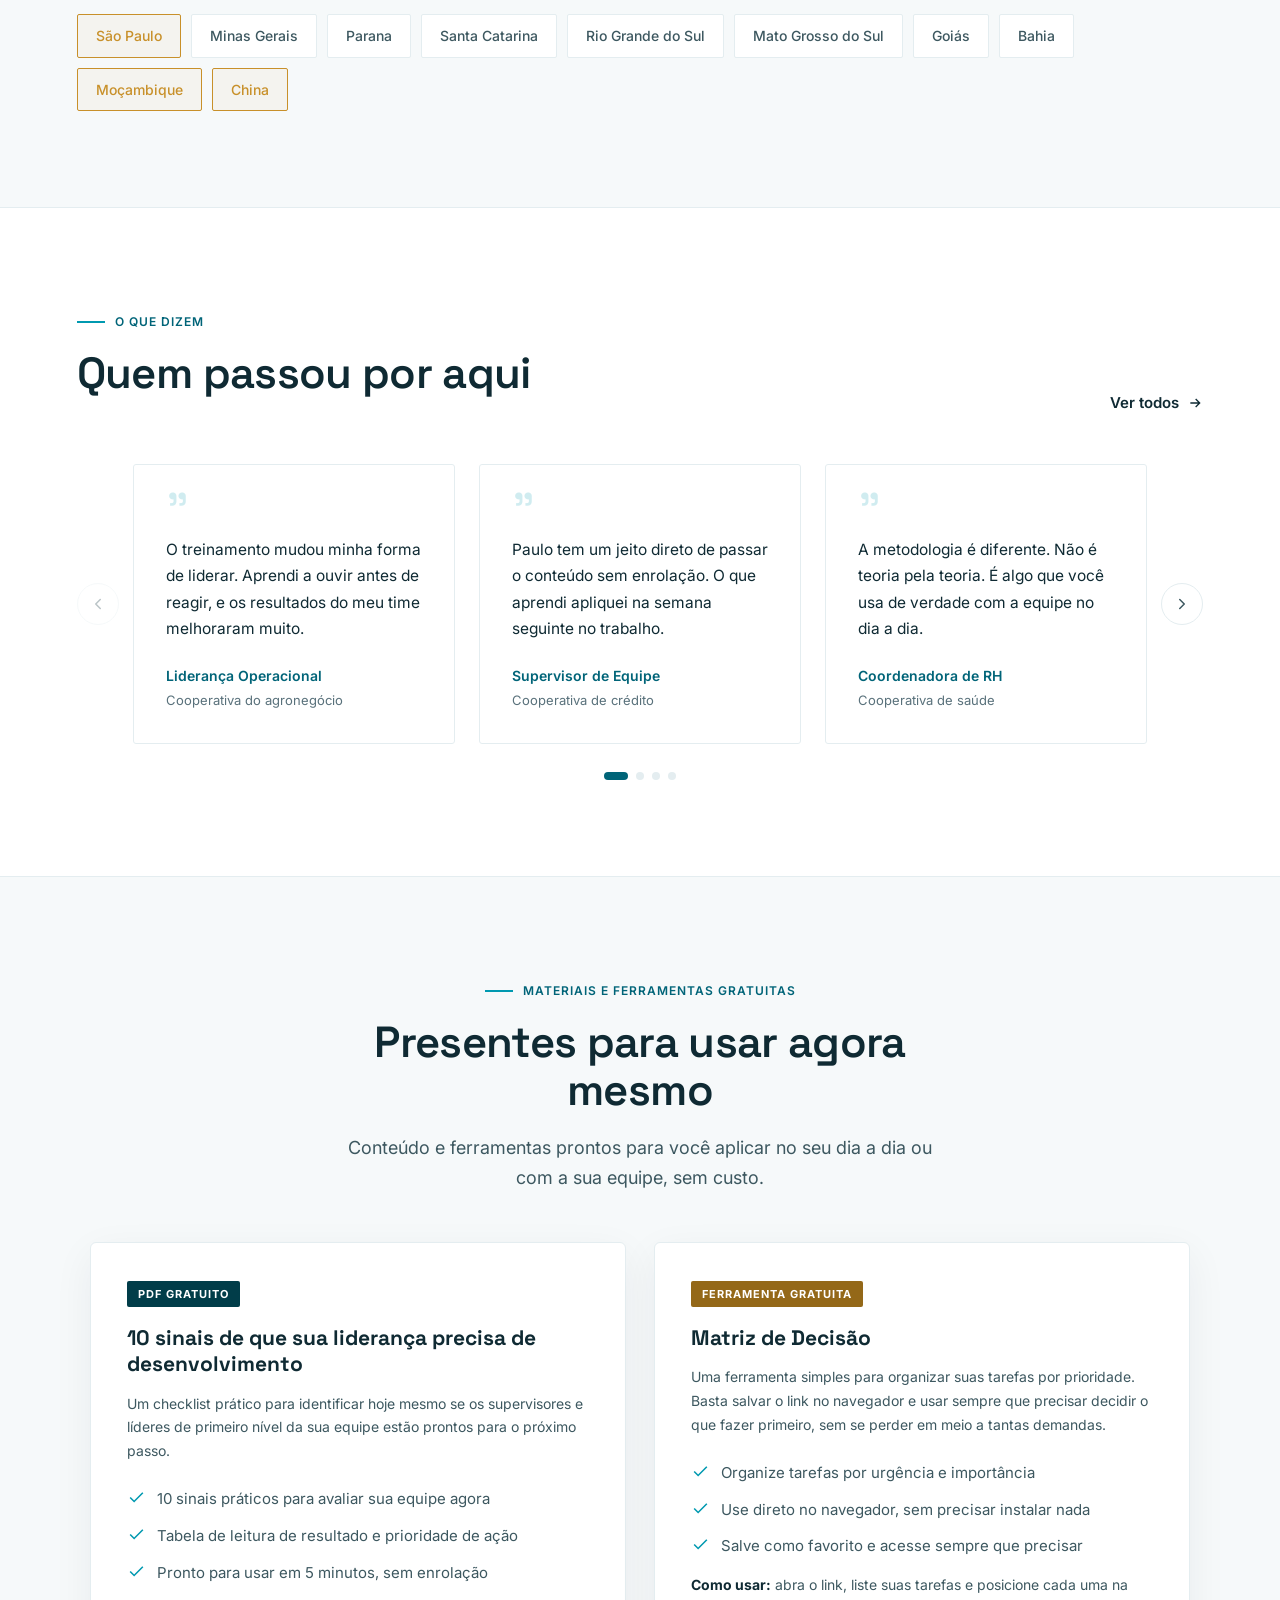
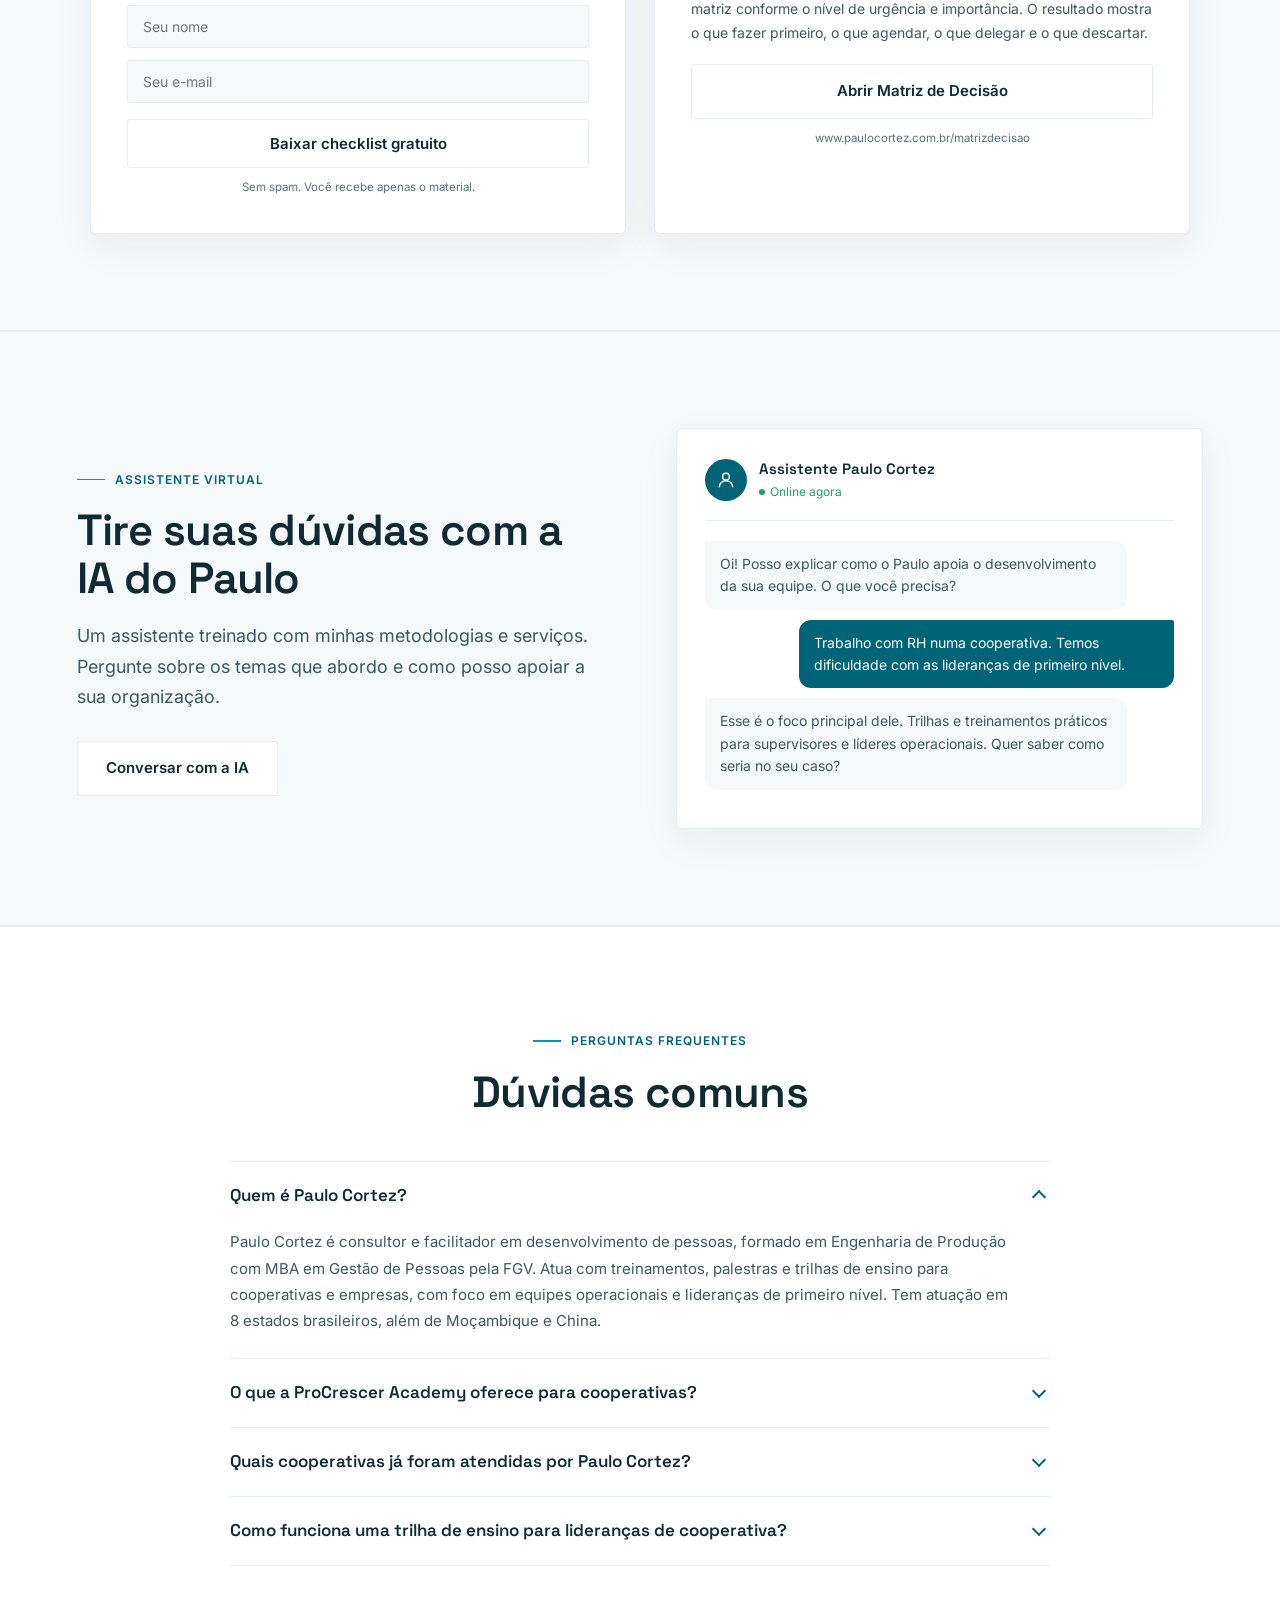
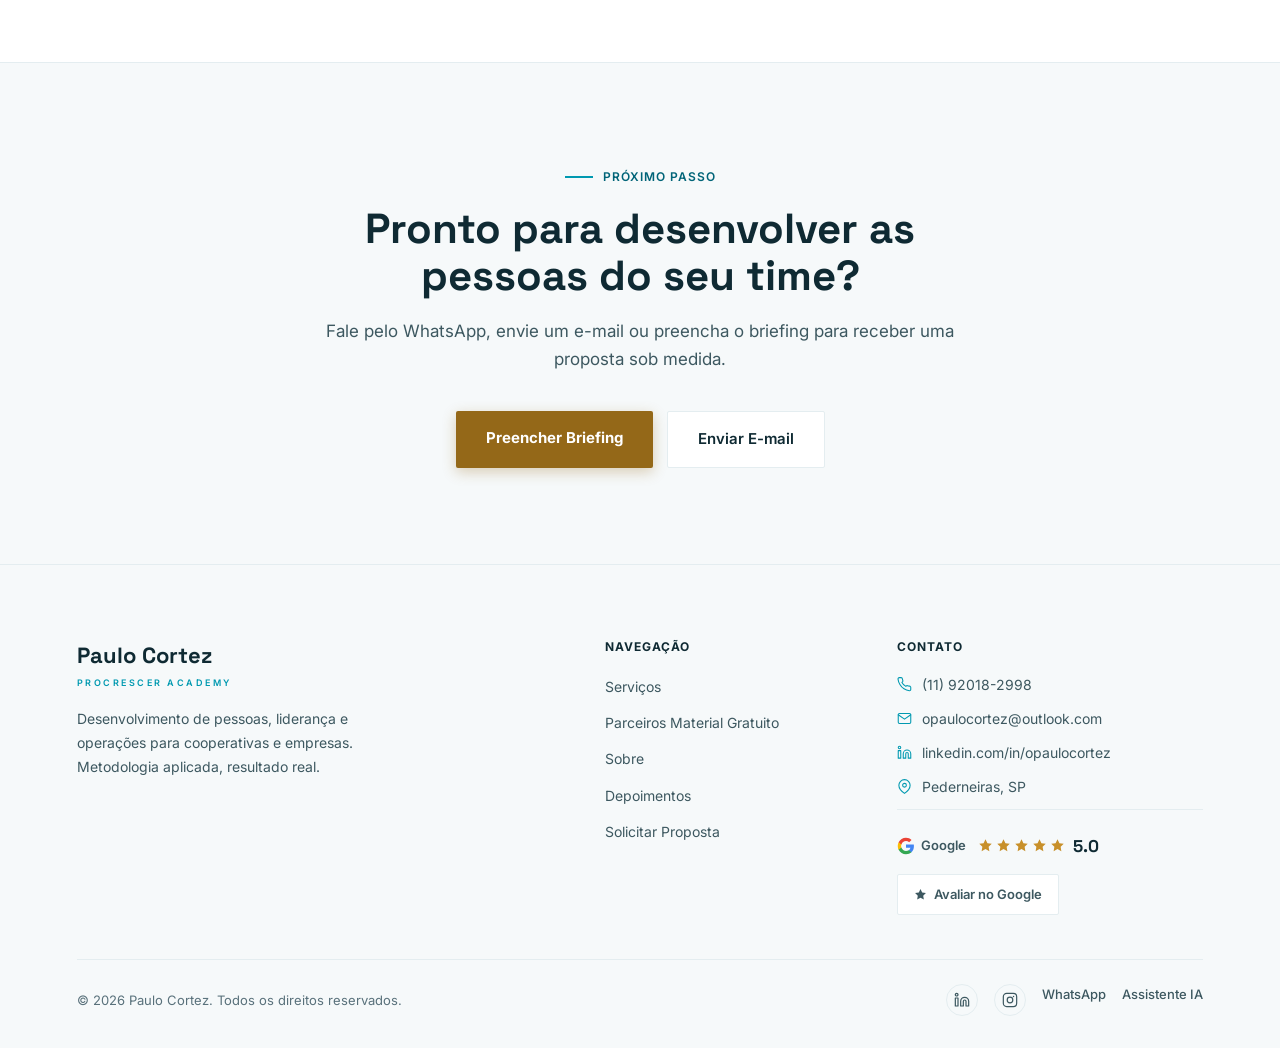
==== commit 02fe3bfa: "fix: remove linha de credibilidade do hero e atualiza titulo de marcas" ====
--- a/index.html
+++ b/index.html
@@ -50,8 +50,6 @@
 .hero{padding:140px 6% 90px;background:linear-gradient(180deg,var(--paper-warm) 0%,var(--paper) 100%);position:relative;overflow:hidden}
 .hero-inner{max-width:1240px;margin:0 auto;display:grid;grid-template-columns:1.1fr .9fr;gap:72px;align-items:center}
 .hero-eyebrow{display:inline-flex;align-items:center;gap:10px;font-size:12px;font-weight:600;letter-spacing:1px;text-transform:uppercase;color:var(--teal-deep);margin-bottom:12px}
-.hero-credibilidade{font-size:13px;color:var(--ink-light);font-weight:500;margin-bottom:18px;display:flex;align-items:center;gap:7px}
-.hero-credibilidade::before{content:'';width:6px;height:6px;border-radius:50%;background:var(--gold);flex-shrink:0}
 .hero-eyebrow::before{content:'';width:28px;height:1.5px;background:var(--teal)}
 .hero h1{font-family:'Space Grotesk',sans-serif;font-size:clamp(36px,4.6vw,62px);font-weight:600;line-height:1.04;letter-spacing:-.02em;margin-bottom:26px;color:var(--ink)}
 .hero h1 em{font-style:italic;color:var(--teal-deep)}
@@ -519,7 +517,6 @@
   <div class="hero-inner">
     <div class="hero-text">
       <span class="hero-eyebrow">Desenvolvimento de Pessoas</span>
-      <p class="hero-credibilidade">Usado por RH de Coopercitrus, Sicoob e Unicred</p>
       <h1>Desenvolver pessoas é mais do que <em>treinar</em></h1>
       <p class="hero-desc">Treinamentos, palestras e trilhas de ensino para pessoas em todos os níveis, da operação à liderança. Conteúdo aplicado para o dia a dia, não apenas para o slide.</p>
       <div class="hero-actions">
@@ -551,7 +548,7 @@
 <section class="marcas">
   <div class="sec">
     <span class="eyebrow">Confiança</span>
-    <h2 class="sec-title">Empresas atendidas</h2>
+    <h2 class="sec-title">Algumas das empresas já atendidas</h2>
     <div class="marcas-grid">
       <img loading="lazy" decoding="async" src="assets/marcas/mercado-livre.webp" alt="Logo Mercado Livre, cliente de treinamento de liderança" />
       <img loading="lazy" decoding="async" src="assets/marcas/mercado-pago.webp" alt="Logo Mercado Pago, cliente de treinamento de liderança" class="marca-lg" />
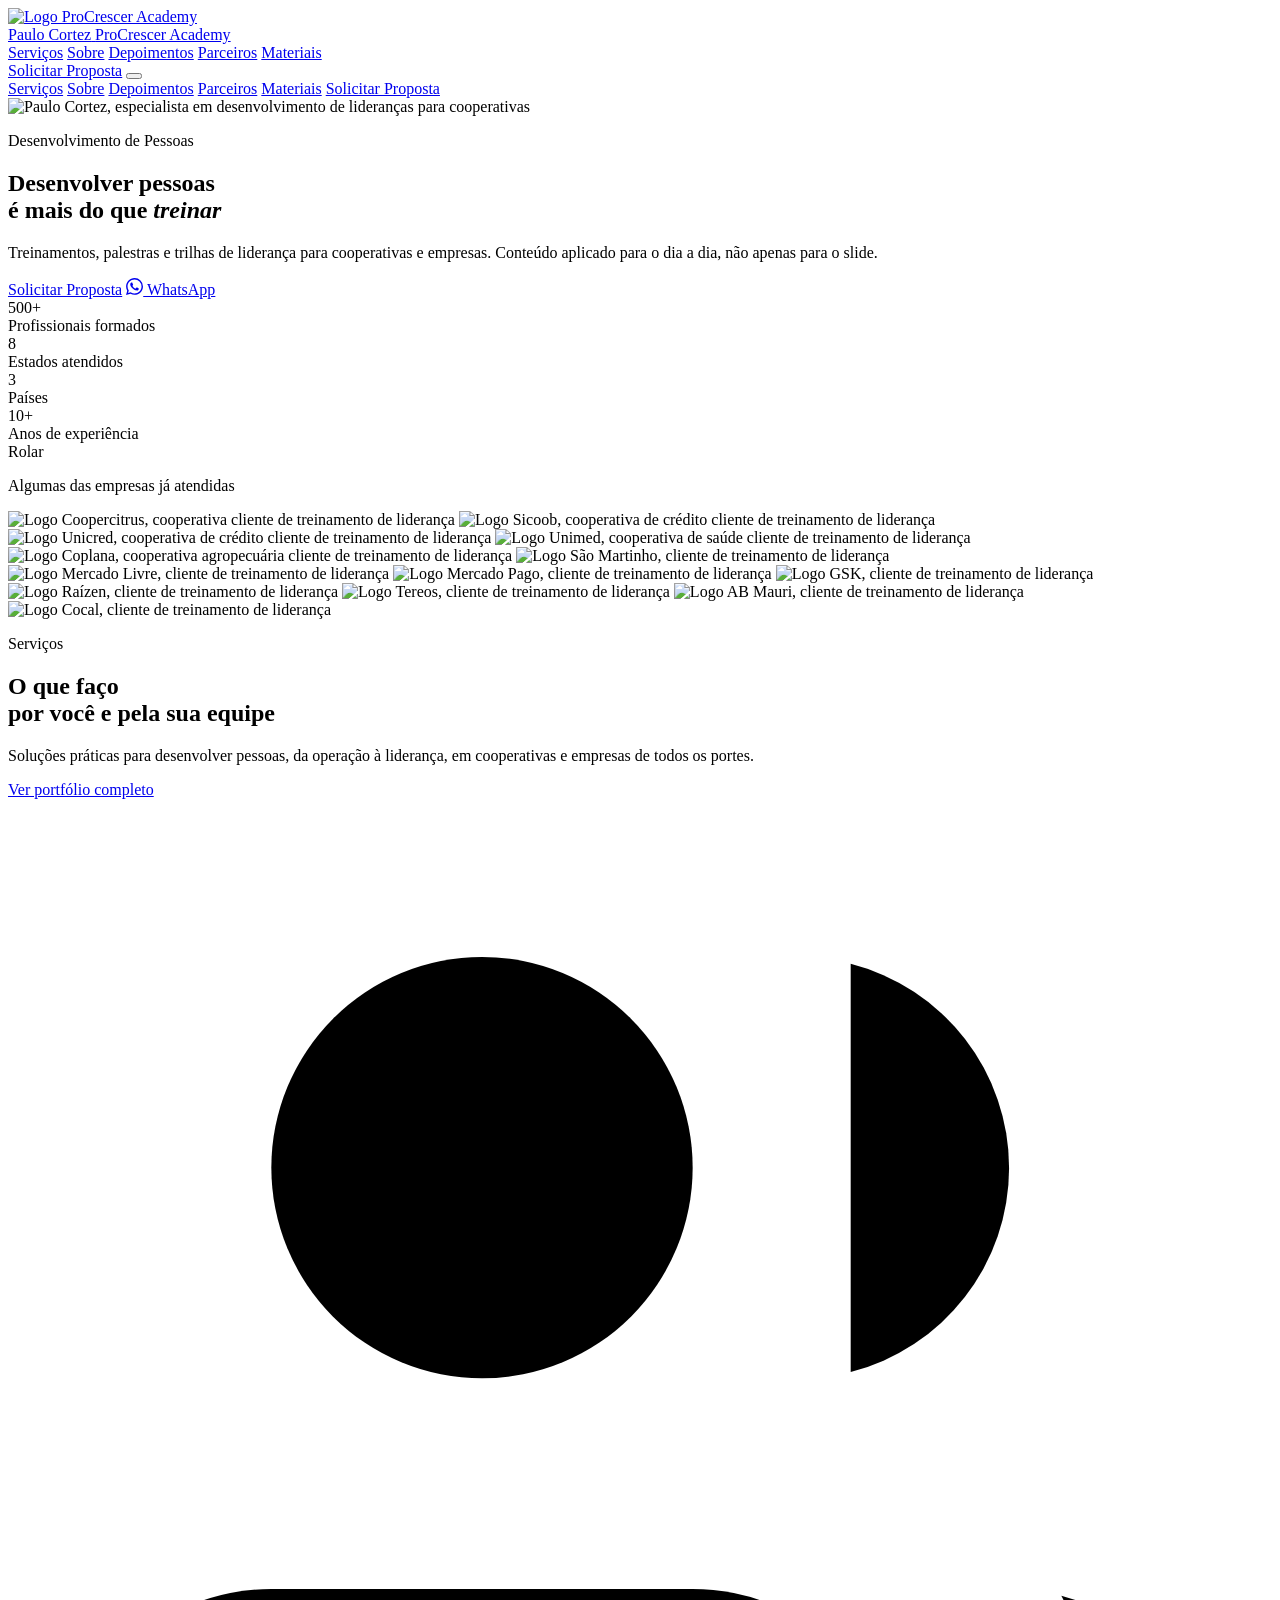
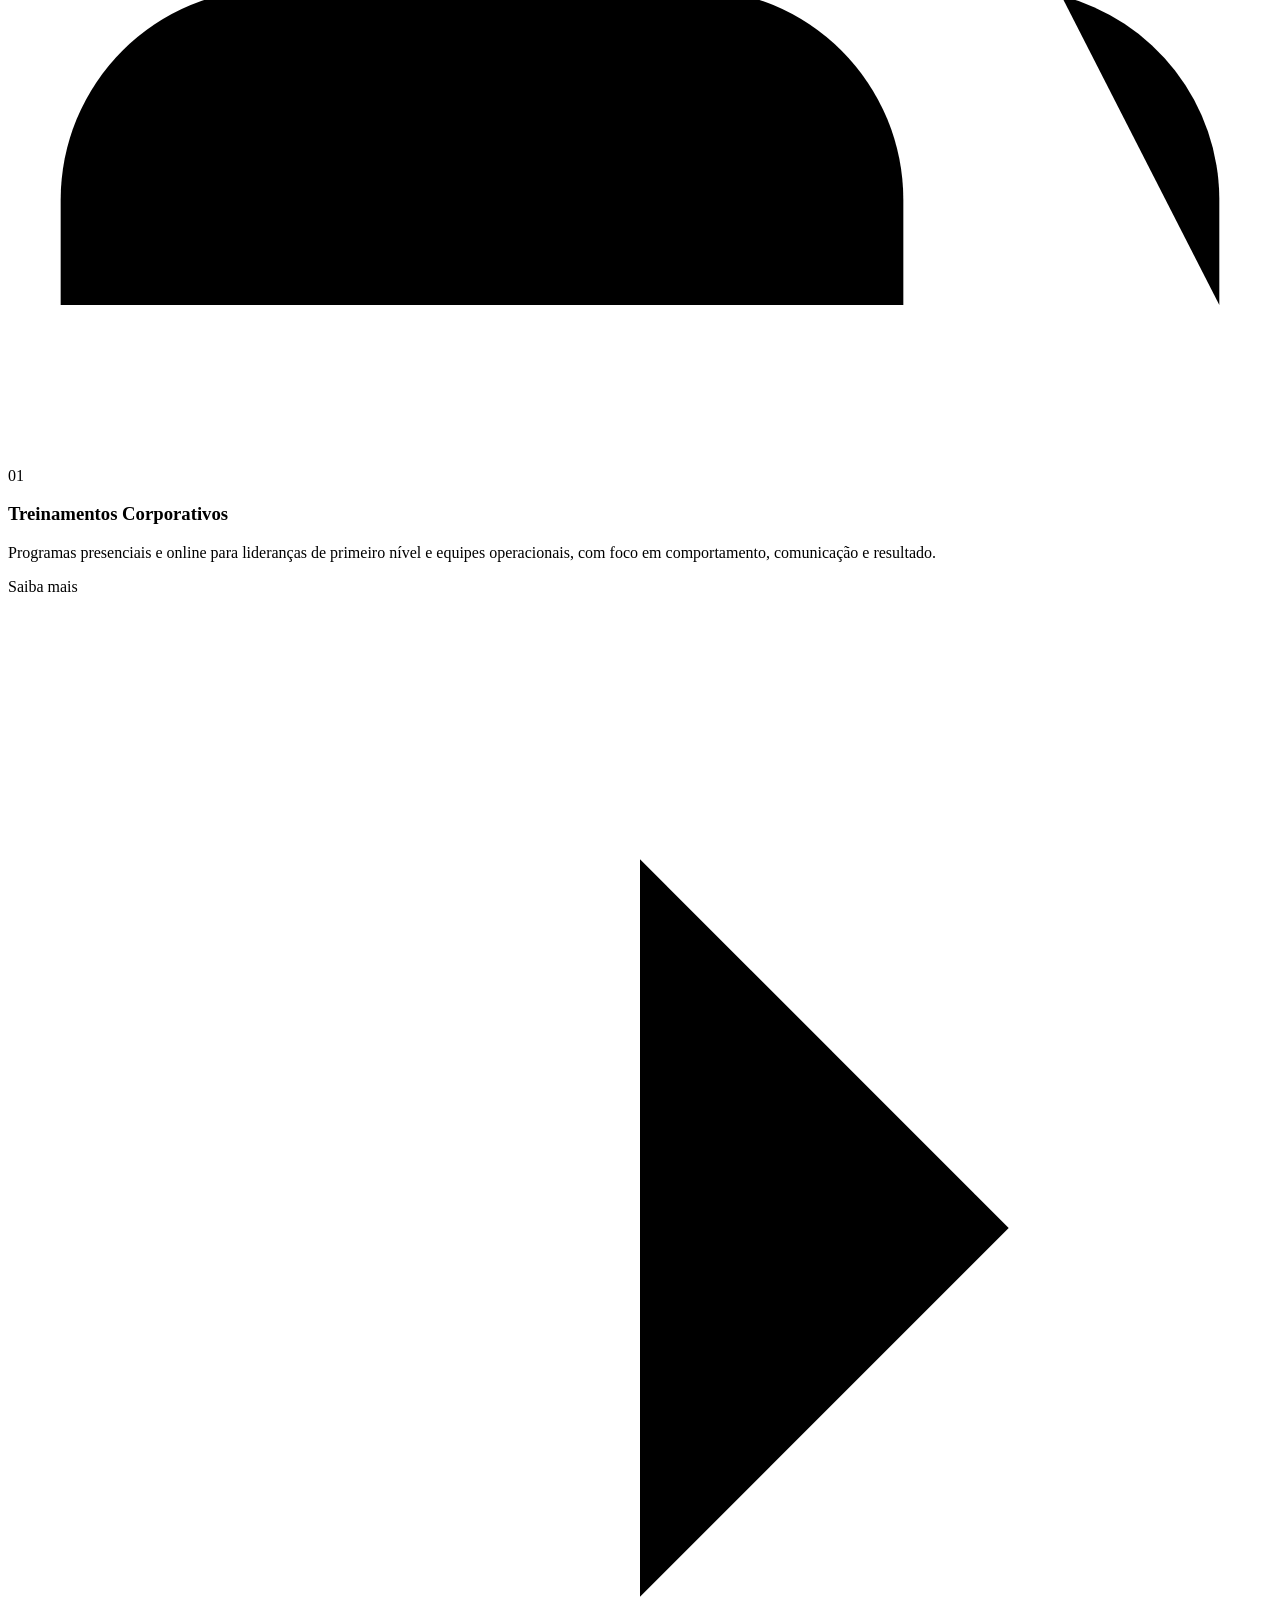
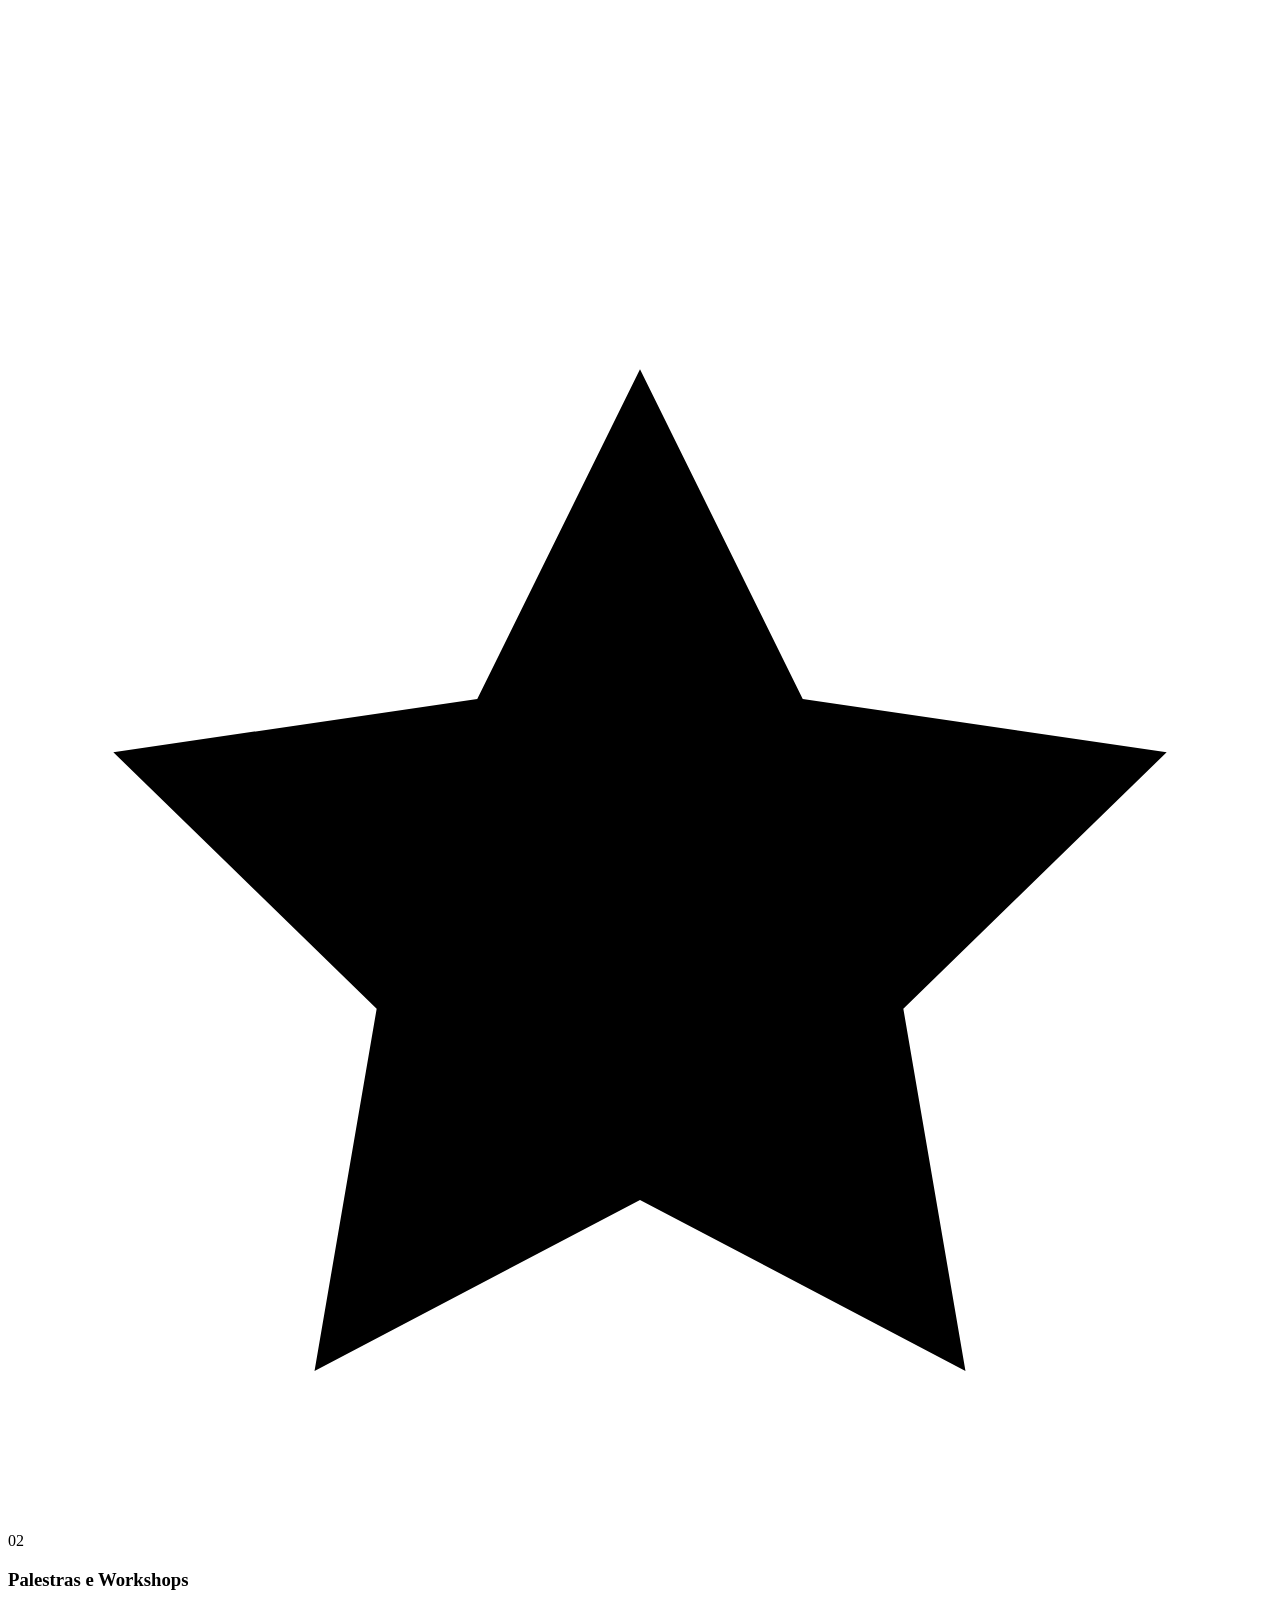
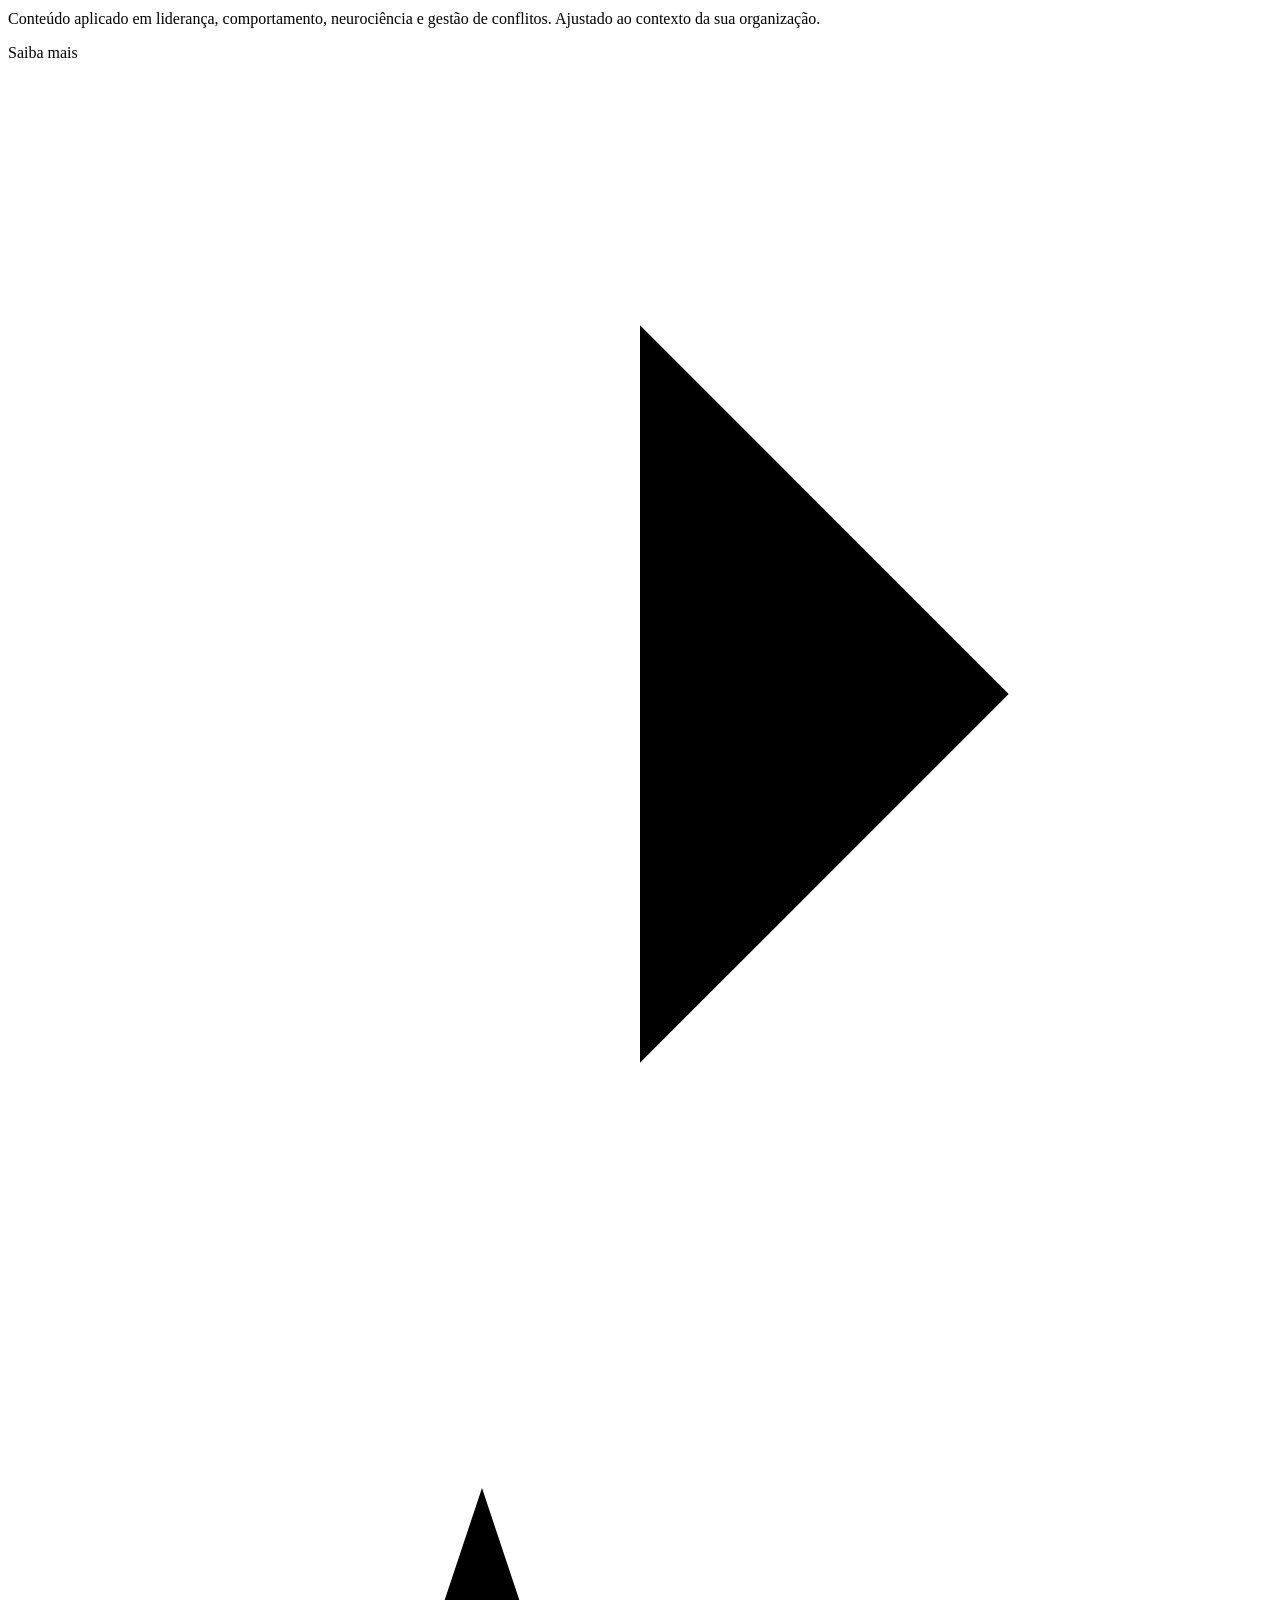
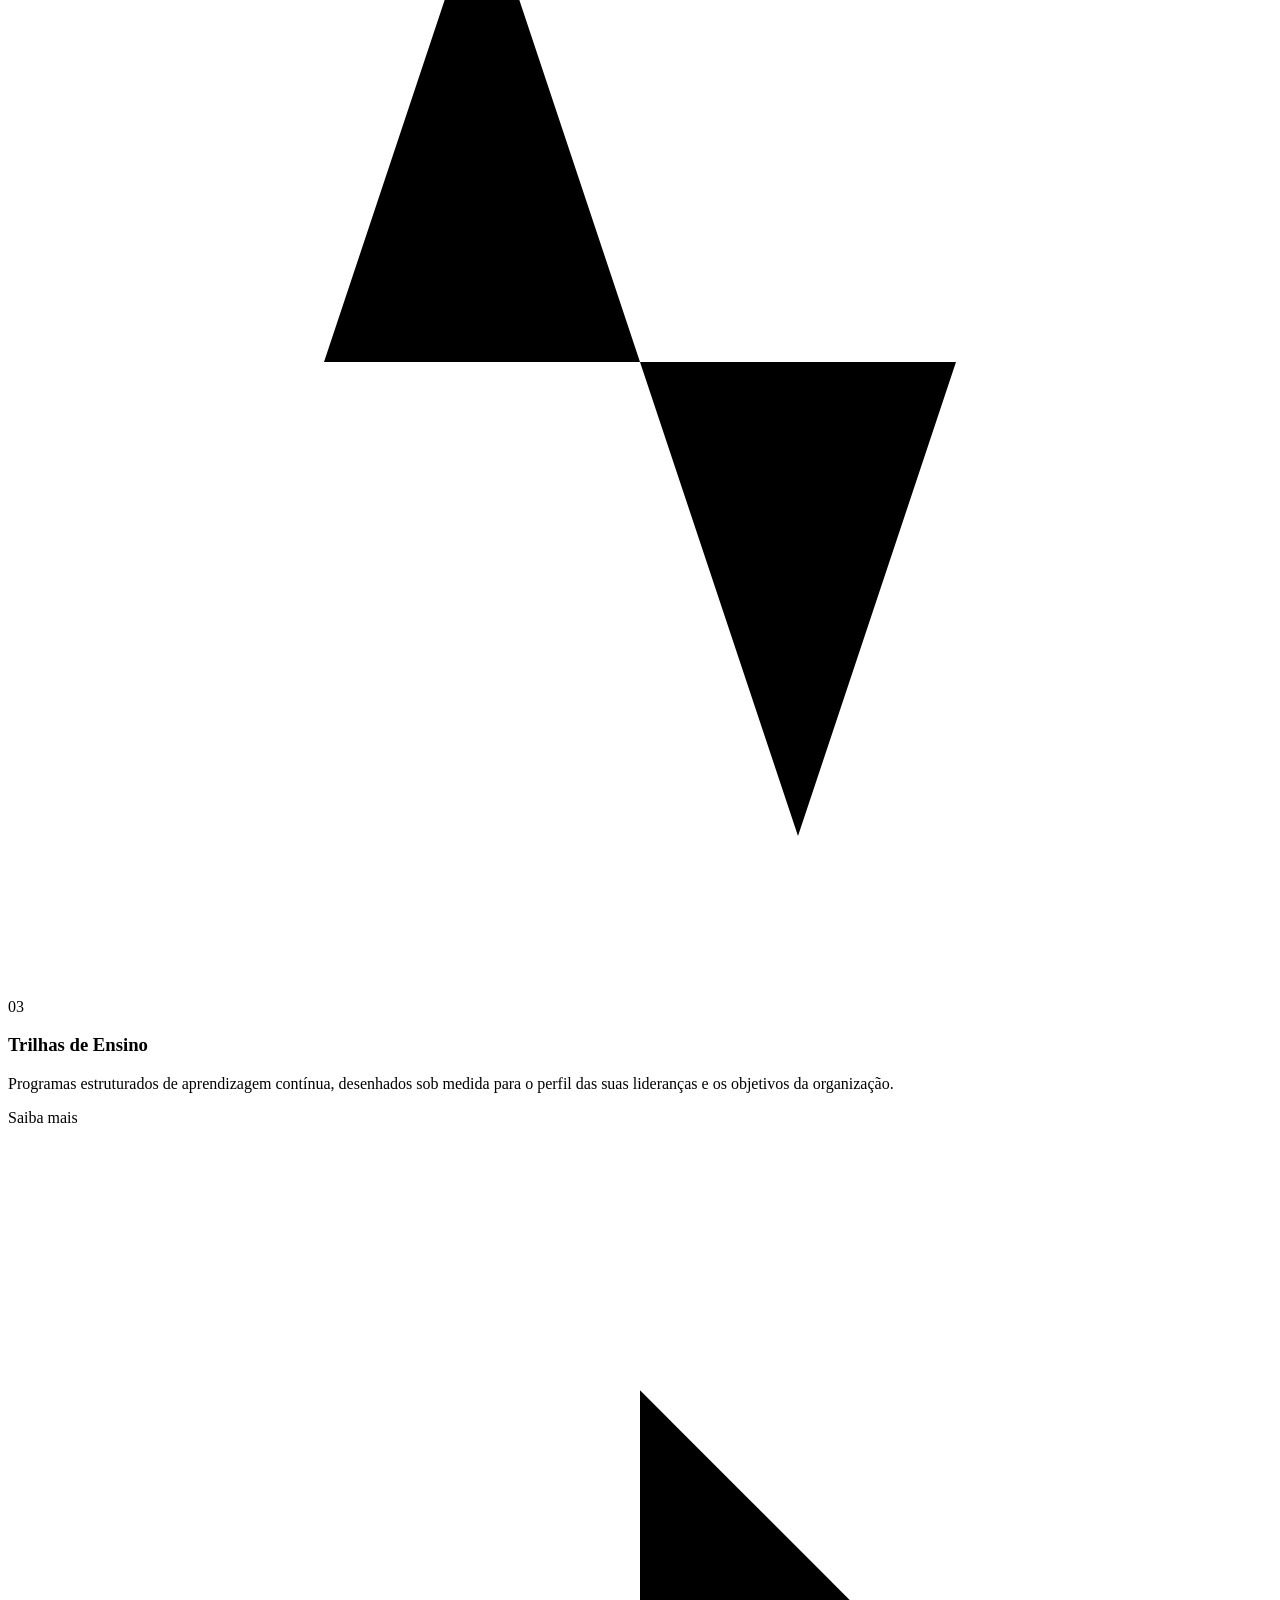
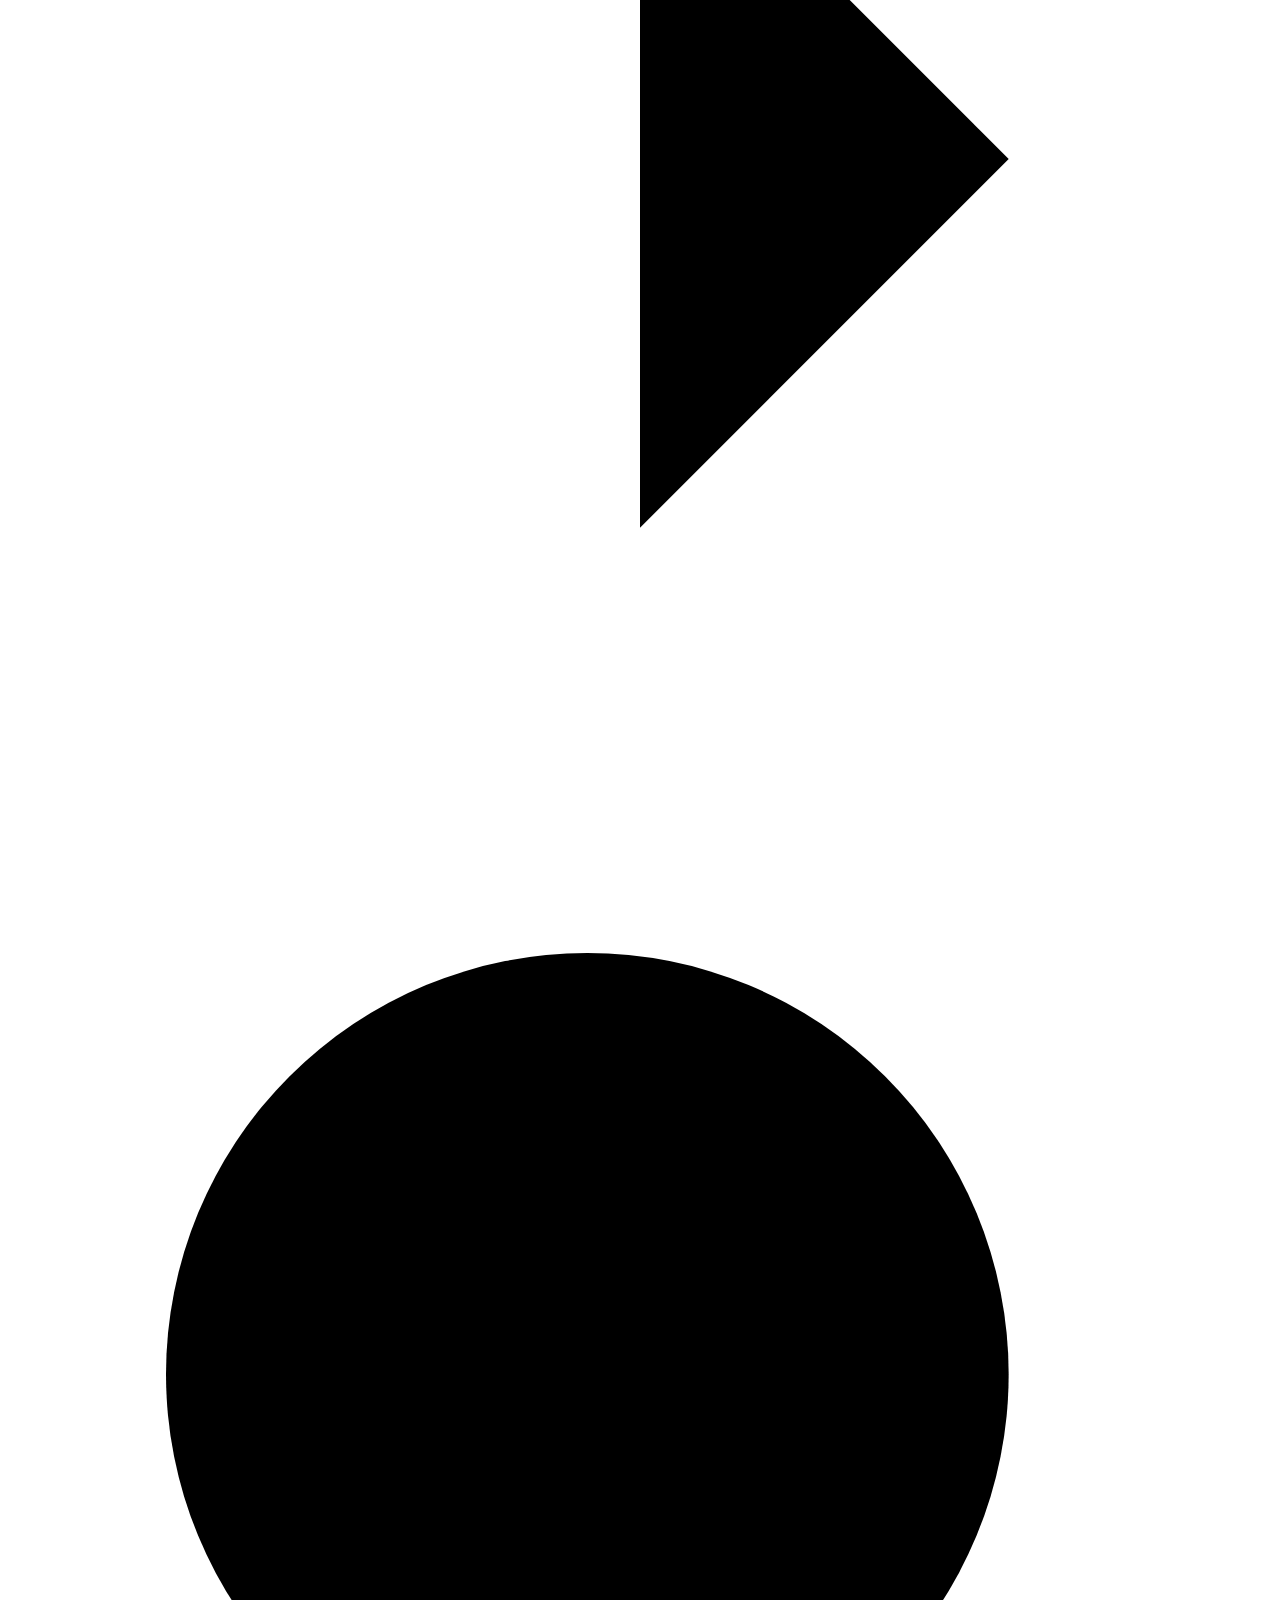
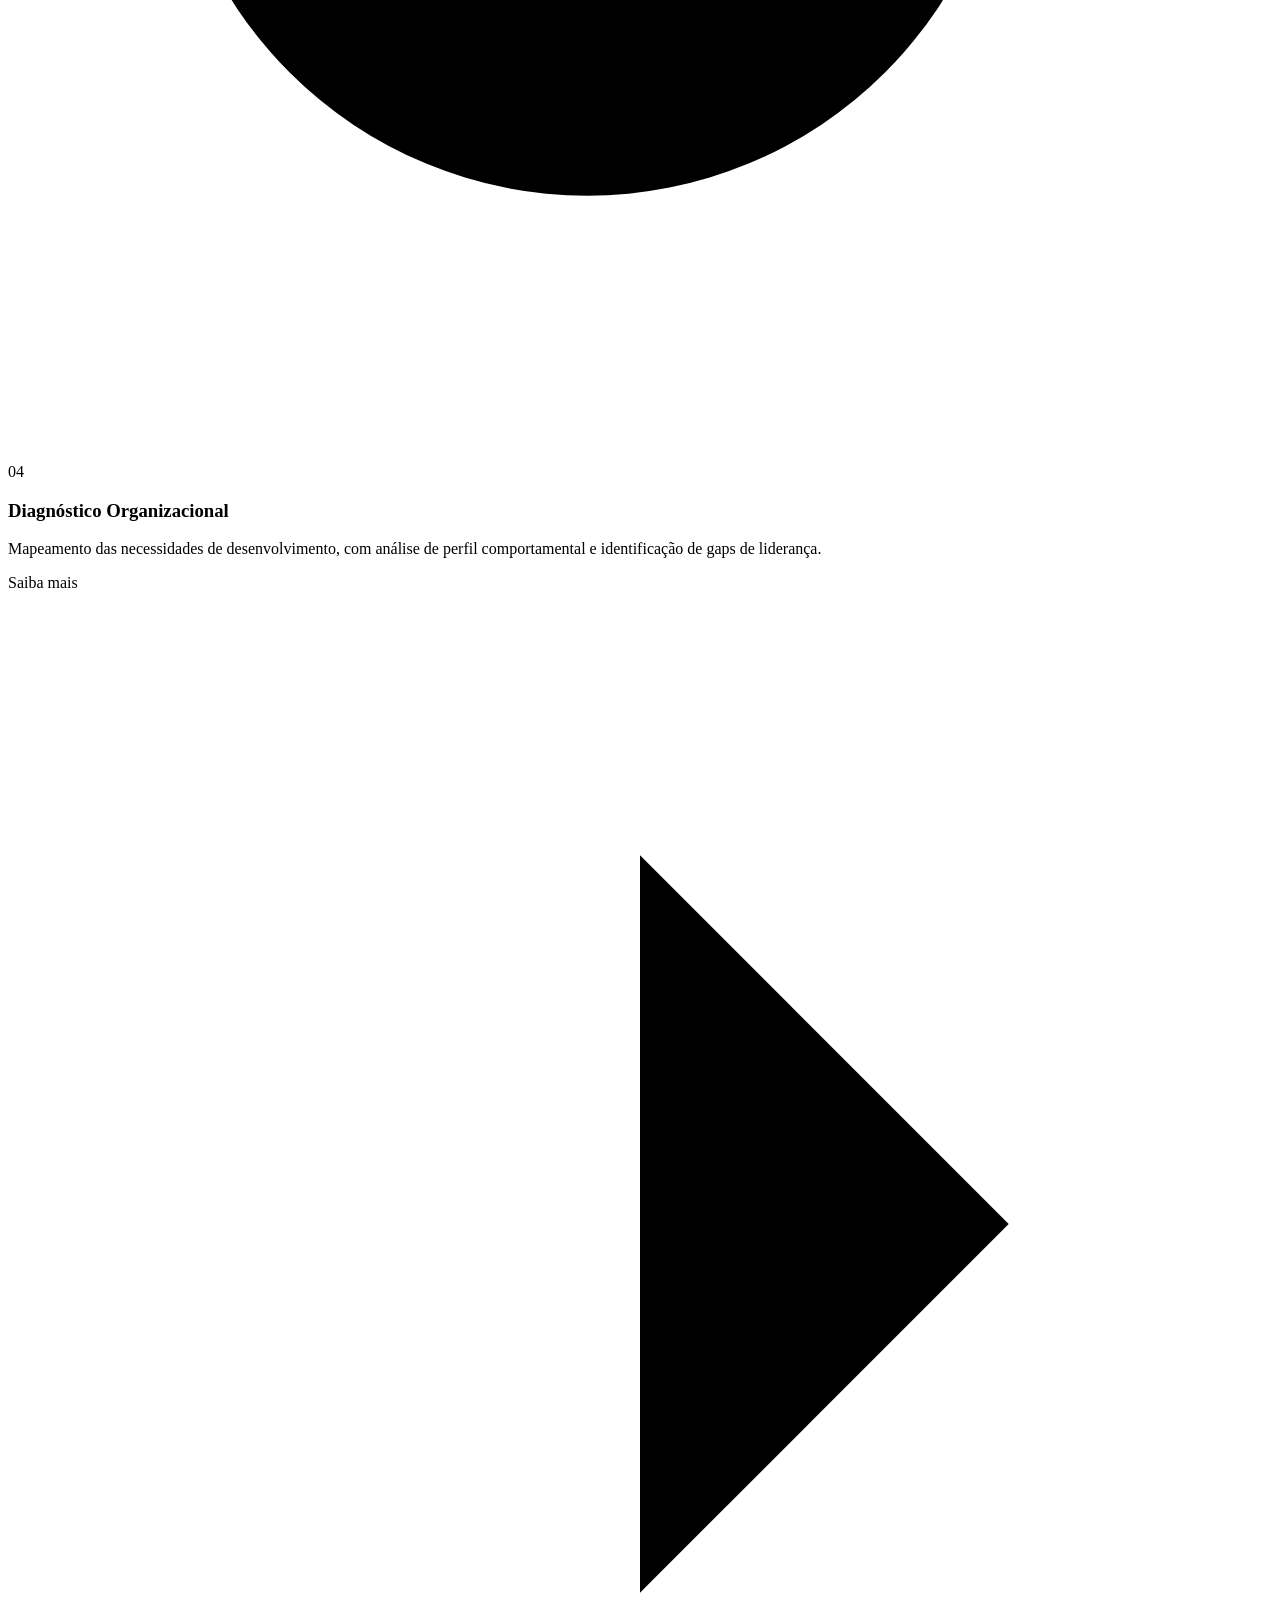
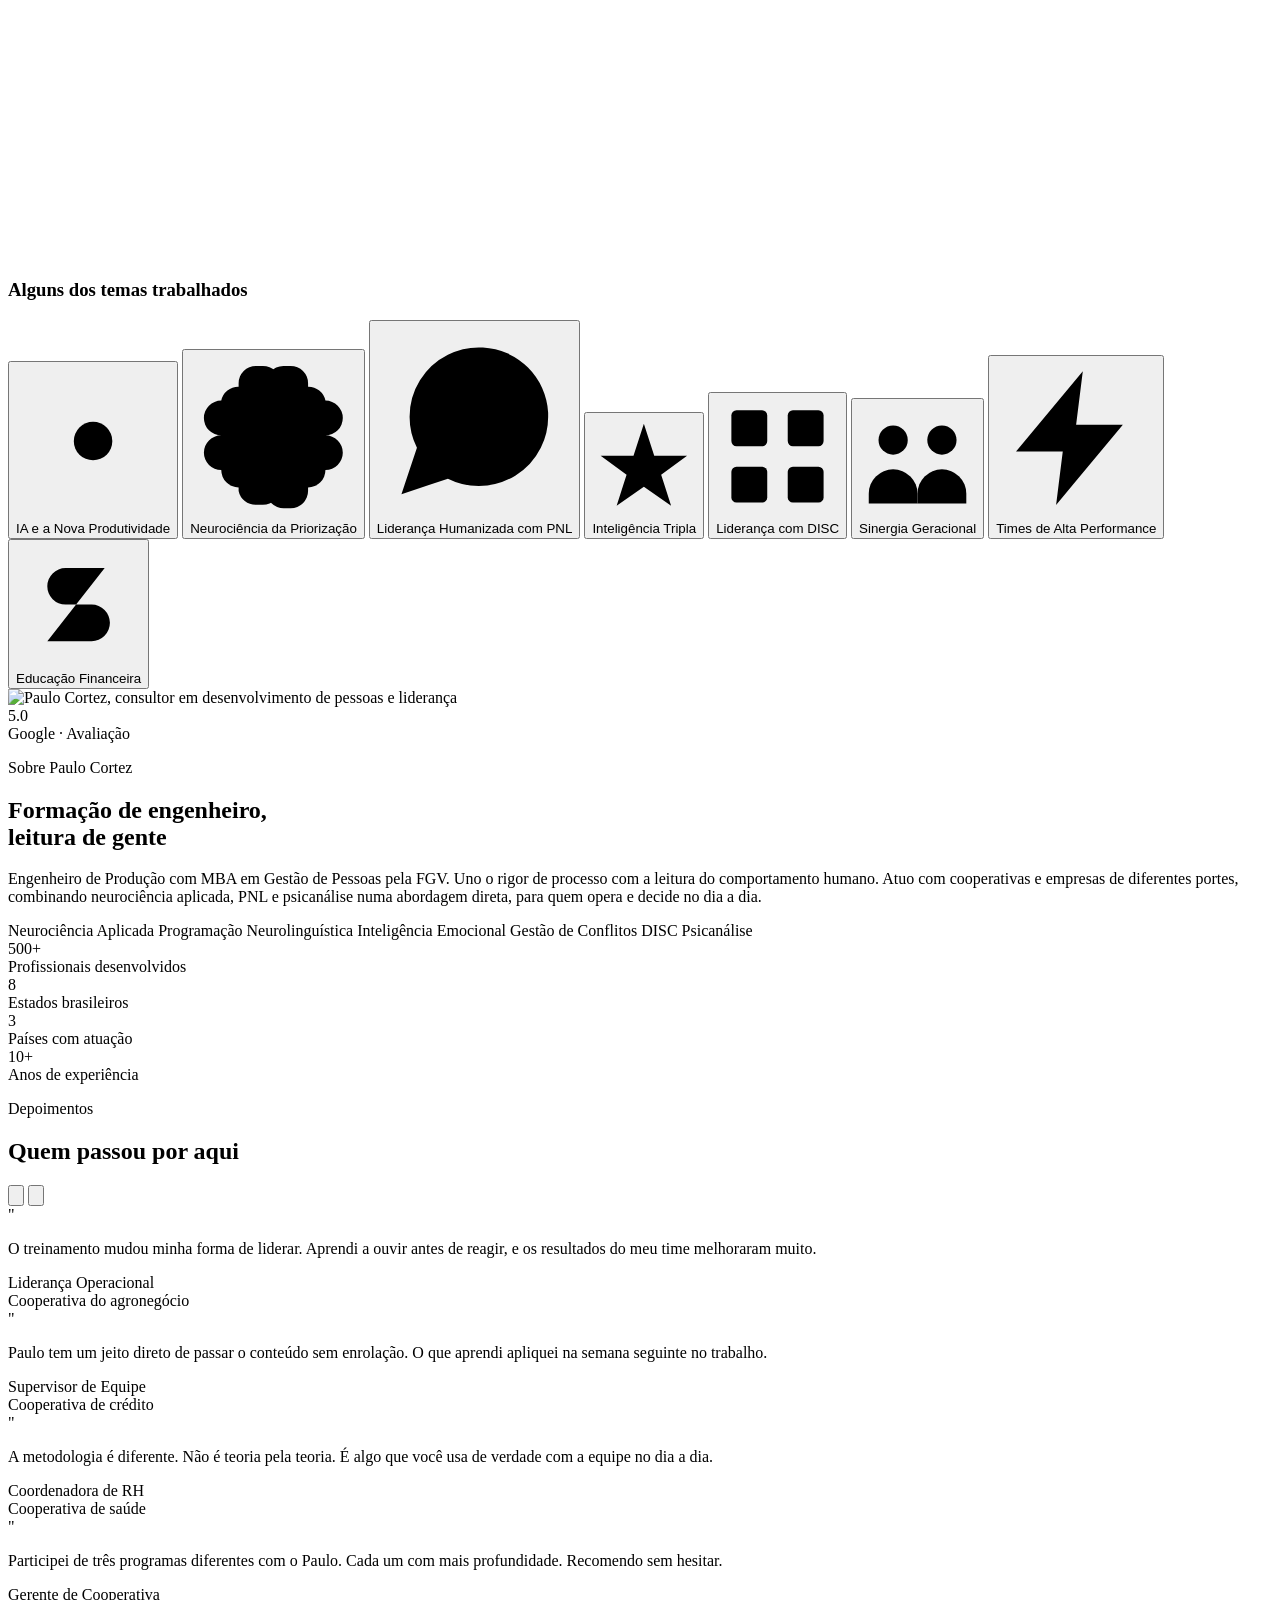
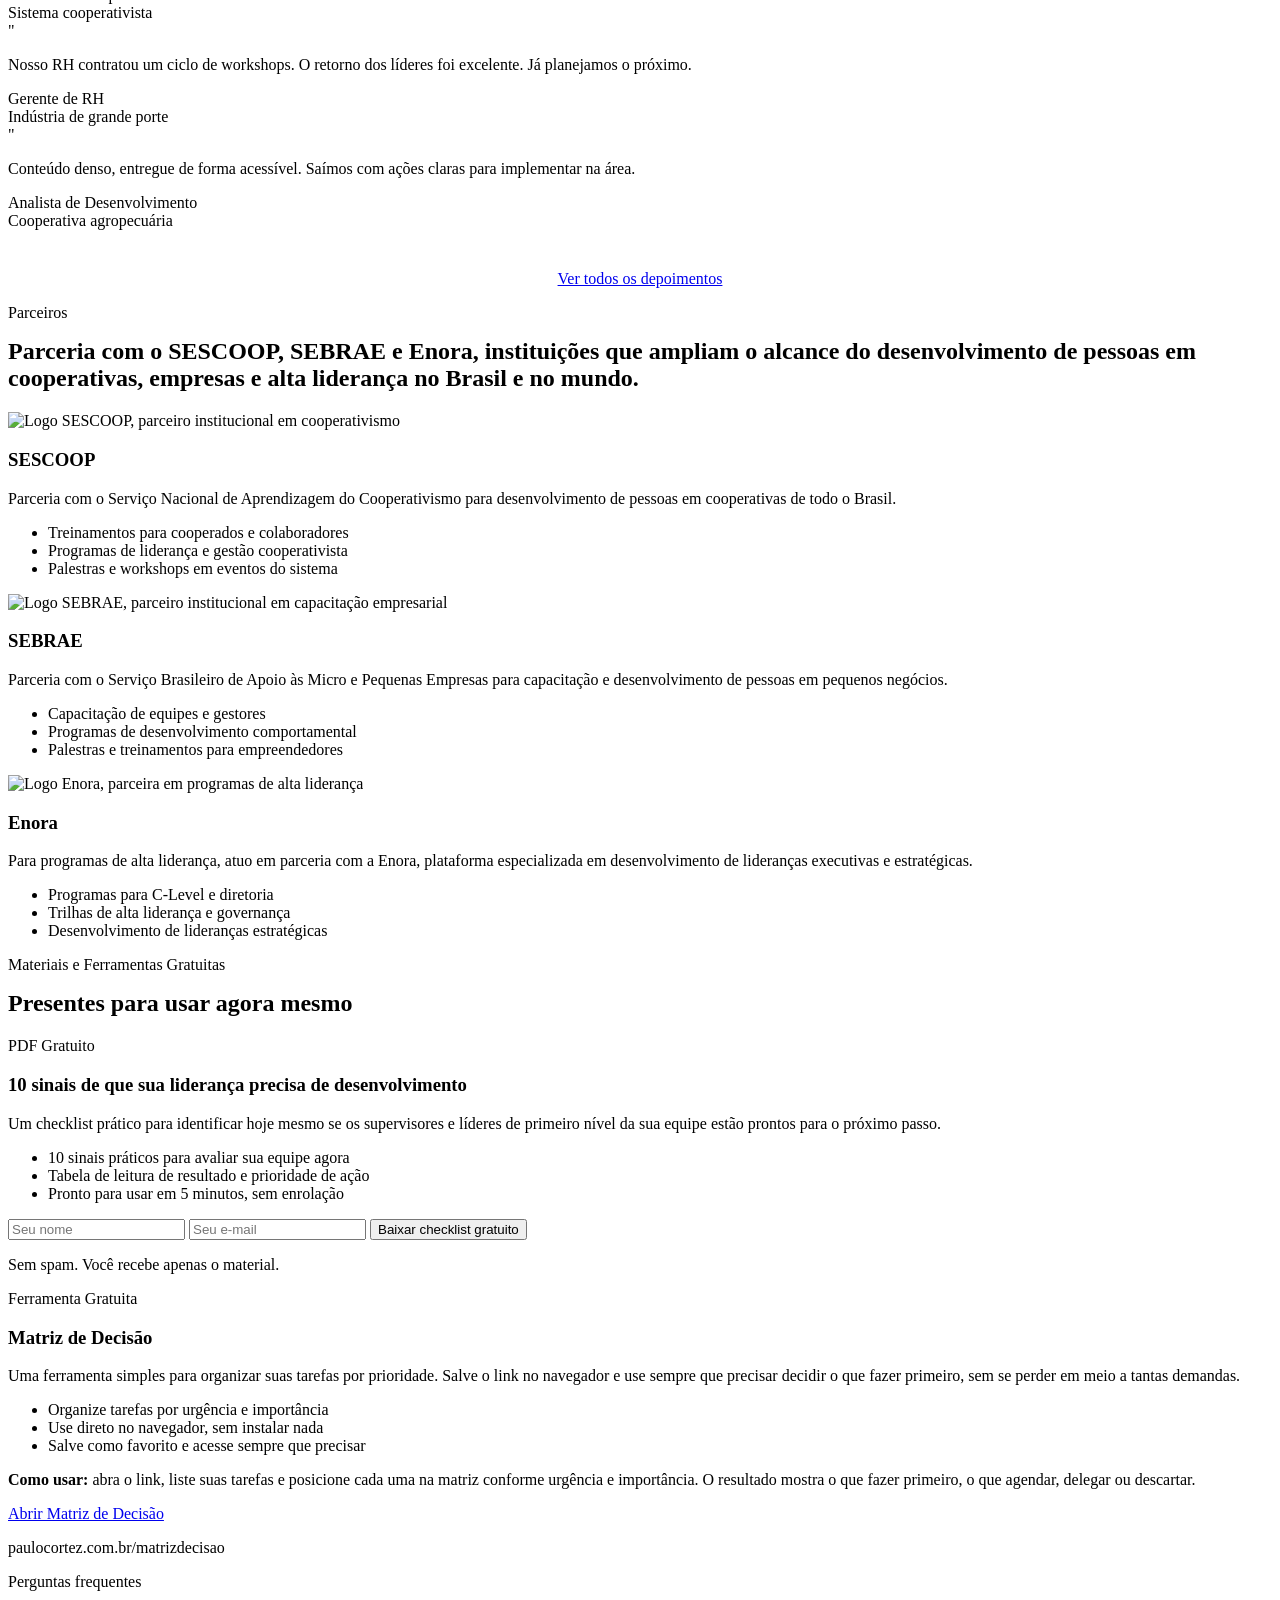
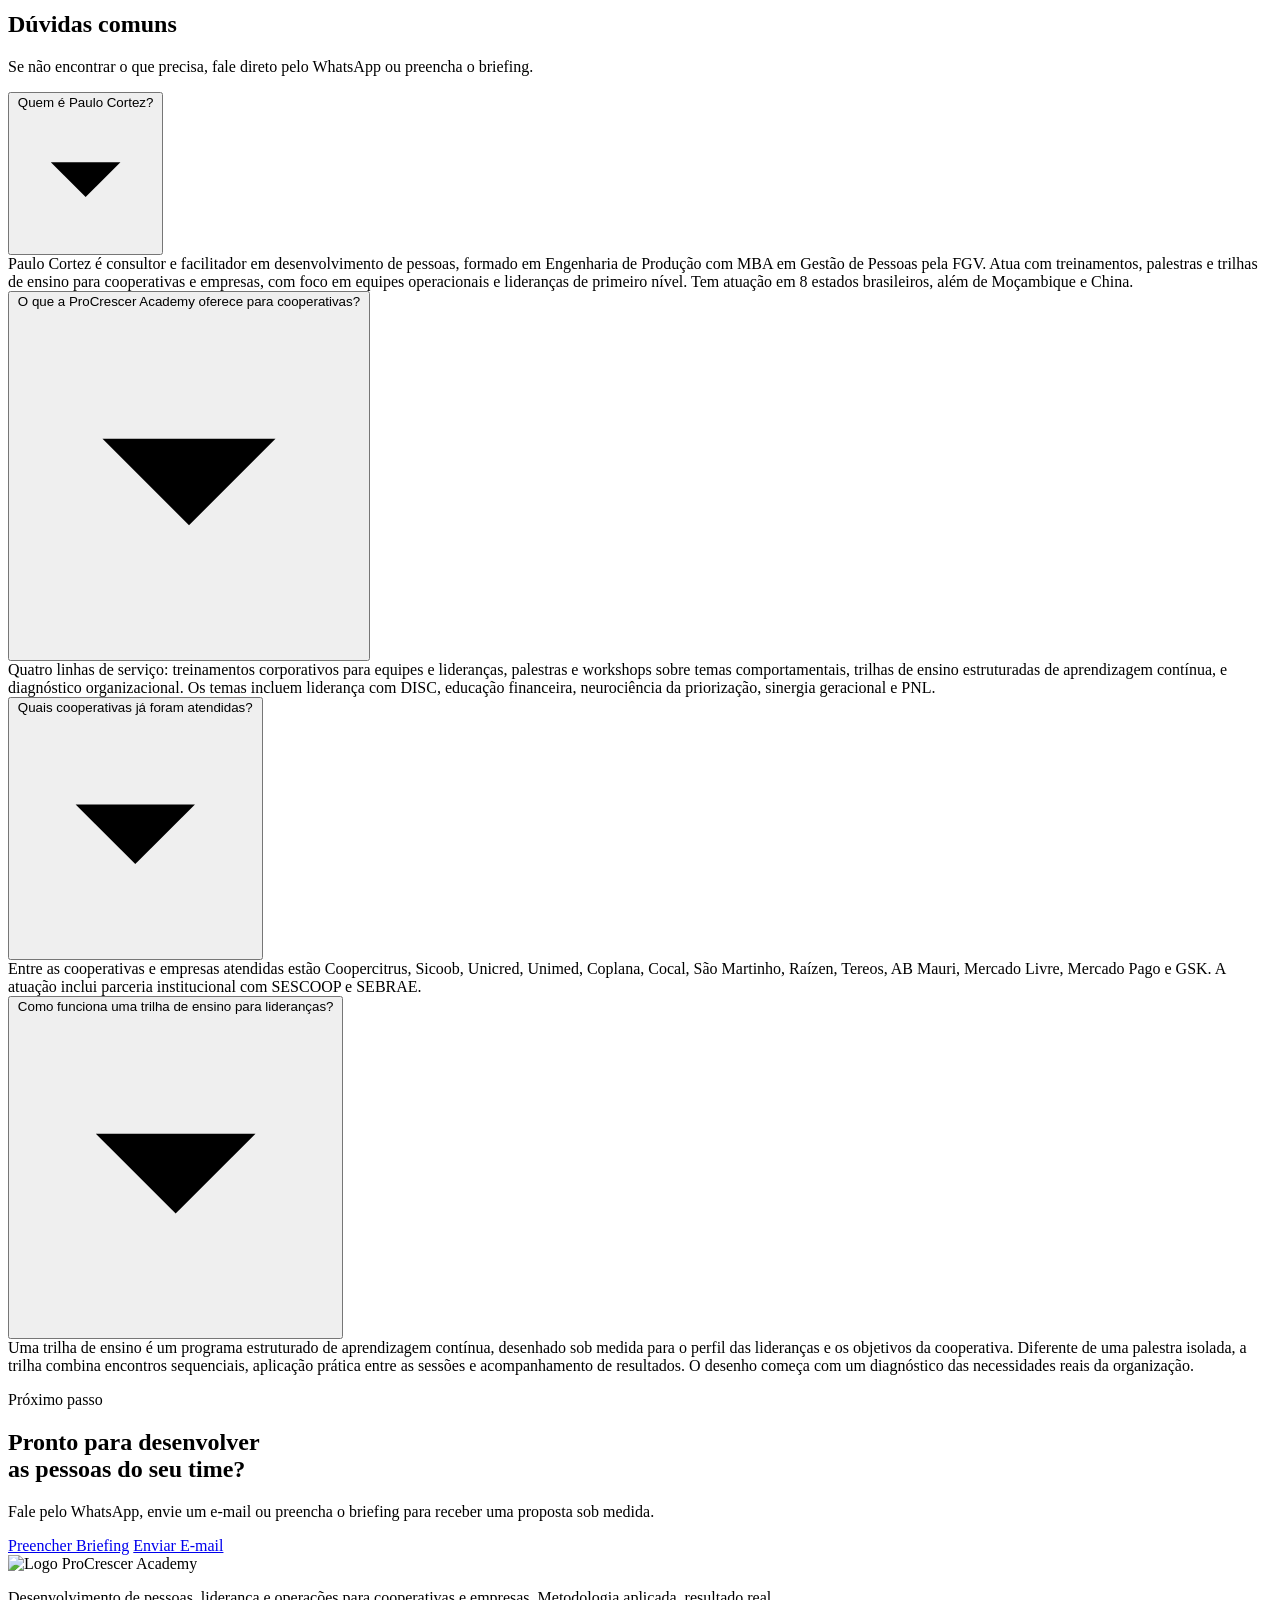
==== commit 6865192d: "feat: redesign completo - novo design system, animacoes scroll, carrossel, FAQ, modal temas" ====
--- a/index.html
+++ b/index.html
@@ -1,1177 +1,673 @@
 <!DOCTYPE html>
 <html lang="pt-BR">
 <head>
-<meta charset="UTF-8">
-<meta name="viewport" content="width=device-width, initial-scale=1.0">
-<title>Paulo Cortez | Treinamentos e Trilhas de Liderança para Cooperativas</title>
-<meta name="description" content="Treinamentos, palestras e trilhas de liderança para cooperativas e empresas. Desenvolvimento de pessoas da operação à liderança, com atuação em 8 estados. Peça uma proposta.">
-<link rel="preconnect" href="https://fonts.googleapis.com">
-<link rel="preconnect" href="https://fonts.gstatic.com" crossorigin>
-<link href="https://fonts.googleapis.com/css2?family=Space+Grotesk:wght@500;600;700&family=Inter:wght@400;500;600;700&display=swap" rel="stylesheet">
-<style>
-*,*::before,*::after{box-sizing:border-box;margin:0;padding:0}
-
-:root{
-  --ink:#0F2A33;
-  --ink-soft:#3D5860;
-  --ink-light:#59717B;
-  --teal:#0099B0;
-  --teal-deep:#006478;
-  --teal-dark:#013D49;
-  --paper:#FFFFFF;
-  --paper-warm:#F6F9FA;
-  --paper-edge:#E4EDF0;
-  --gold:#C8902A;--gold-cta:#946818;
-}
-
-html{scroll-behavior:smooth}
-body{font-family:'Inter',sans-serif;background:var(--paper);color:var(--ink);line-height:1.65;font-size:16px;-webkit-font-smoothing:antialiased}
-a{color:inherit;text-decoration:none}
-img{max-width:100%;display:block}
-
-/* HEADER */
-header{position:fixed;top:0;left:0;right:0;z-index:100;background:rgba(255,255,255,0.92);backdrop-filter:blur(12px);border-bottom:1px solid var(--paper-edge);padding:0 6%}
-.header-inner{display:flex;align-items:center;justify-content:space-between;height:74px;max-width:1240px;margin:0 auto}
-.logo{display:flex;flex-direction:row;align-items:center;gap:11px;line-height:1.1}
-.logo-img{width:38px;height:38px;object-fit:contain;flex-shrink:0}
-.logo-txt{display:flex;flex-direction:column}
-.logo-name{font-family:'Space Grotesk',sans-serif;font-weight:700;font-size:20px;color:var(--ink);letter-spacing:-.01em}
-.logo-sub{font-size:9px;font-weight:600;letter-spacing:2.5px;text-transform:uppercase;color:var(--teal);margin-top:1px}
-nav{display:flex;gap:34px;align-items:center}
-nav a{font-size:14px;font-weight:500;color:var(--ink-soft);transition:color .2s}
-nav a:hover{color:var(--teal)}
-.nav-cta{background:var(--gold-cta);color:#fff!important;font-weight:700!important;padding:10px 22px;border-radius:2px;font-size:13px!important;transition:background .25s!important;box-shadow:0 3px 10px rgba(148,104,24,.3)}
-.nav-cta:hover{background:#7d570f!important}
-.header-acoes{display:flex;align-items:center;gap:14px}
-.menu-toggle{display:none;background:none;border:none;cursor:pointer;flex-direction:column;gap:5px;padding:4px}
-.menu-toggle span{display:block;width:24px;height:2px;background:var(--ink);border-radius:2px}
-
-/* HERO */
-.hero{padding:140px 6% 90px;background:linear-gradient(180deg,var(--paper-warm) 0%,var(--paper) 100%);position:relative;overflow:hidden}
-.hero-inner{max-width:1240px;margin:0 auto;display:grid;grid-template-columns:1.1fr .9fr;gap:72px;align-items:center}
-.hero-eyebrow{display:inline-flex;align-items:center;gap:10px;font-size:12px;font-weight:600;letter-spacing:1px;text-transform:uppercase;color:var(--teal-deep);margin-bottom:12px}
-.hero-eyebrow::before{content:'';width:28px;height:1.5px;background:var(--teal)}
-.hero h1{font-family:'Space Grotesk',sans-serif;font-size:clamp(36px,4.6vw,62px);font-weight:600;line-height:1.04;letter-spacing:-.02em;margin-bottom:26px;color:var(--ink)}
-.hero h1 em{font-style:italic;color:var(--teal-deep)}
-.hero-desc{font-size:18px;color:var(--ink-soft);max-width:480px;margin-bottom:38px;line-height:1.7}
-.hero-actions{display:flex;gap:14px;flex-wrap:wrap;align-items:center}
-.btn-primary{background:var(--gold-cta);color:#fff;font-weight:700;font-size:15px;padding:15px 30px;border-radius:2px;border:none;cursor:pointer;font-family:'Inter',sans-serif;transition:background .25s,transform .15s,box-shadow .25s;display:inline-block;box-shadow:0 4px 14px rgba(148,104,24,.3)}
-.btn-primary:hover{background:#7d570f;transform:translateY(-2px);box-shadow:0 8px 22px rgba(148,104,24,.4)}
-/* SECUNDARIO padrao: contorno */
-.btn-sec{display:inline-flex;align-items:center;justify-content:center;gap:9px;border:1.5px solid var(--paper-edge);background:#fff;color:var(--ink);font-weight:600;font-size:15px;padding:14px 28px;border-radius:2px;cursor:pointer;font-family:'Inter',sans-serif;transition:all .2s}
-.btn-sec:hover{border-color:var(--teal);color:var(--teal-deep)}
-.btn-text{font-weight:600;font-size:15px;color:var(--ink);display:inline-flex;align-items:center;gap:8px;transition:gap .2s,color .2s}
-.btn-text:hover{color:var(--teal-deep);gap:12px}
-.btn-text svg{width:16px;height:16px;stroke:currentColor;fill:none;stroke-width:2}
-
-.hero-figure{position:relative}
-.hero-photo{width:100%;aspect-ratio:4/5;border-radius:3px;overflow:hidden;background:var(--paper-edge);position:relative}
-.hero-photo img{width:100%;height:100%;object-fit:cover;object-position:center top}
-.hero-photo-ph{width:100%;height:100%;display:flex;flex-direction:column;align-items:center;justify-content:center;gap:12px;background:linear-gradient(135deg,#EEF4F6,#E0EBEE)}
-.hero-photo-ph span{font-size:13px;color:var(--ink-light);font-weight:500}
-.hero-figure::before{content:'';position:absolute;top:-16px;right:-16px;width:90px;height:90px;border-top:2px solid var(--teal);border-right:2px solid var(--teal);opacity:.5}
-.hero-cred{position:absolute;left:-24px;bottom:32px;background:#fff;padding:16px 22px;border-radius:2px;box-shadow:0 12px 40px rgba(15,42,51,.12);border-left:3px solid var(--gold)}
-.hero-cred-t{font-family:'Space Grotesk',sans-serif;font-size:15px;font-weight:600;color:var(--ink)}
-.hero-cred-s{font-size:12px;color:var(--ink-light);margin-top:2px}
-
-/* TRUST STRIP discreta */
-.trust{max-width:1240px;margin:0 auto;padding:0 6%}
-.trust-inner{display:flex;gap:56px;flex-wrap:wrap;padding:36px 0 4px;border-top:1px solid var(--paper-edge)}
-.trust-item{display:flex;flex-direction:column}
-.trust-num{font-family:'Space Grotesk',sans-serif;font-size:36px;font-weight:700;color:var(--teal-deep);line-height:1;letter-spacing:-.01em}
-.trust-label{font-size:13px;color:var(--ink-light);margin-top:6px;max-width:140px}
-
-/* SECTIONS */
-section{padding:96px 6%}
-.sec{max-width:1240px;margin:0 auto}
-.eyebrow{display:inline-flex;align-items:center;gap:10px;font-size:12px;font-weight:600;letter-spacing:1px;text-transform:uppercase;color:var(--teal-deep);margin-bottom:18px}
-.eyebrow::before{content:'';width:28px;height:1.5px;background:var(--teal)}
-.sec-title{font-family:'Space Grotesk',sans-serif;font-size:clamp(28px,3.4vw,44px);font-weight:600;line-height:1.1;letter-spacing:-.015em;color:var(--ink);margin-bottom:18px}
-.sec-lead{font-size:18px;color:var(--ink-soft);max-width:600px;line-height:1.7}
-
-/* SERVICOS */
-.servicos{background:var(--paper-warm);border-top:1px solid var(--paper-edge);border-bottom:1px solid var(--paper-edge)}
-.serv-head{margin-bottom:56px;max-width:600px}
-.serv-grid{display:grid;grid-template-columns:repeat(auto-fit,minmax(252px,1fr));gap:1px;background:var(--paper-edge);border:1px solid var(--paper-edge);align-items:stretch}
-.serv-card{background:var(--paper);padding:40px 32px;transition:background .25s;display:flex;flex-direction:column;height:100%}
-.serv-card:hover{background:#fff}
-.serv-card:hover .serv-icon{background:var(--teal-deep)}
-.serv-card:hover .serv-icon svg{stroke:#fff}
-.serv-icon{width:48px;height:48px;border-radius:2px;background:var(--paper-warm);border:1px solid var(--paper-edge);display:flex;align-items:center;justify-content:center;margin-bottom:24px;transition:background .25s}
-.serv-icon svg{width:22px;height:22px;stroke:var(--teal-deep);fill:none;stroke-width:1.6;stroke-linecap:round;stroke-linejoin:round;transition:stroke .25s}
-.serv-card h3{font-family:'Space Grotesk',sans-serif;font-size:20px;font-weight:600;margin-bottom:12px;color:var(--ink);line-height:1.2}
-.serv-card p{font-size:14.5px;color:var(--ink-soft);line-height:1.7}
-.serv-temas{margin-top:40px;padding-top:32px;border-top:1px solid var(--paper-edge)}
-.serv-temas-title{font-family:'Space Grotesk',sans-serif;font-weight:700;font-size:15px;color:var(--ink);margin-bottom:22px;text-align:center}
-.temas-grid{display:grid;grid-template-columns:repeat(4,minmax(0,1fr));gap:14px;max-width:980px;margin:0 auto}
-.tema-card{
-  display:flex;flex-direction:column;align-items:center;text-align:center;gap:12px;
-  background:#fff;border:1px solid var(--paper-edge);border-radius:6px;
-  padding:22px 14px;cursor:pointer;font-family:'Inter',sans-serif;
-  transition:border-color .2s,box-shadow .2s,transform .2s
-}
-.tema-card:hover{border-color:var(--teal);box-shadow:0 8px 28px rgba(0,153,176,.1);transform:translateY(-2px)}
-.tema-icon{width:44px;height:44px;border-radius:8px;background:rgba(0,153,176,.08);display:flex;align-items:center;justify-content:center;flex-shrink:0}
-.tema-icon svg{width:22px;height:22px;stroke:var(--teal-deep);fill:none;stroke-width:1.7;stroke-linecap:round;stroke-linejoin:round}
-.tema-nome{font-size:15.5px;font-weight:600;color:var(--ink);line-height:1.35}
-@media(max-width:860px){
-  .temas-grid{grid-template-columns:repeat(2,1fr)}
-}
-@media(max-width:520px){.temas-grid{grid-template-columns:1fr}}
-.serv-portfolio{margin-top:32px;text-align:center}
-.btn-portfolio{display:inline-flex;align-items:center;gap:9px;background:#fff;border:1.5px solid var(--paper-edge);color:var(--ink);font-weight:600;font-size:15px;padding:14px 28px;border-radius:2px;transition:all .2s}
-.btn-portfolio:hover{border-color:var(--teal);color:var(--teal-deep)}
-.btn-portfolio svg{width:18px;height:18px;stroke:currentColor;fill:none;stroke-width:2;stroke-linecap:round;stroke-linejoin:round}
-
-/* ENORA / TRILHAS - secao dedicada */
-
-
-/* PARCEIROS */
-.parceiros{background:var(--paper-warm);border-top:1px solid var(--paper-edge);border-bottom:1px solid var(--paper-edge)}
-.parc-head{margin-bottom:48px;max-width:700px}
-.parc-grid{display:grid;grid-template-columns:repeat(3,1fr);gap:24px}
-.parc-card{background:#fff;border:1px solid var(--paper-edge);border-radius:4px;padding:32px 28px;display:flex;flex-direction:column;gap:0}
-.parc-logo-wrap{height:64px;display:flex;align-items:center;margin-bottom:20px}
-.parc-logo{max-height:52px;max-width:140px;object-fit:contain}
-.parc-logo-wrap-enora{align-items:center}
-.parc-card h3{font-family:'Space Grotesk',sans-serif;font-size:19px;font-weight:700;color:var(--ink);margin-bottom:10px;display:flex;align-items:center;gap:10px}
-.parc-tag{font-size:11px;font-weight:600;letter-spacing:.5px;text-transform:uppercase;background:var(--teal-dark);color:#fff;padding:3px 9px;border-radius:2px}
-.parc-card p{font-size:14.5px;color:var(--ink-soft);line-height:1.7;margin-bottom:16px}
-.parc-items{list-style:none;display:flex;flex-direction:column;gap:8px;margin-bottom:20px}
-.parc-items li{font-size:14px;color:var(--ink-soft);display:flex;align-items:flex-start;gap:8px}
-.parc-items li::before{content:'';width:5px;height:5px;border-radius:50%;background:var(--teal);flex-shrink:0;margin-top:7px}
-.parc-cta{display:inline-block;margin-top:auto;font-size:14px;font-weight:600;color:var(--teal-deep);border-bottom:1.5px solid var(--teal);padding-bottom:1px;transition:color .2s}
-.parc-cta:hover{color:var(--ink)}
-@media(max-width:860px){.parc-grid{grid-template-columns:1fr}}
-
-
-/* MATERIAL GRATUITO */
-.material{background:var(--paper-warm);border-top:1px solid var(--paper-edge);border-bottom:1px solid var(--paper-edge)}
-.mat-head{text-align:center;max-width:640px;margin:0 auto 48px}
-.mat-head .eyebrow{justify-content:center}
-.mat-head .sec-lead{margin:0 auto}
-.mat-grid2{max-width:1100px;margin:0 auto;display:grid;grid-template-columns:1fr 1fr;gap:28px;align-items:start}
-.mat-body .sec-lead{max-width:100%;margin-bottom:26px}
-.mat-list{list-style:none;display:flex;flex-direction:column;gap:12px;margin-bottom:20px}
-.mat-list li{display:flex;align-items:flex-start;gap:11px;font-size:15px;color:var(--ink-soft)}
-.mat-list svg{width:19px;height:19px;stroke:var(--teal);fill:none;stroke-width:2;flex-shrink:0;margin-top:1px}
-.mat-card{background:#fff;border:1px solid var(--paper-edge);border-radius:6px;padding:36px;box-shadow:0 12px 40px rgba(15,42,51,.06);height:100%}
-.mat-tag{display:inline-block;font-size:11px;font-weight:700;letter-spacing:1px;text-transform:uppercase;background:var(--teal-dark);color:#fff;padding:4px 11px;border-radius:2px;margin-bottom:18px}
-.mat-tag-ferramenta{background:var(--gold-cta)}
-.mat-title{font-family:'Space Grotesk',sans-serif;font-size:21px;font-weight:700;color:var(--ink);line-height:1.25;margin-bottom:14px}
-.mat-sub{font-size:14px;color:var(--ink-soft);line-height:1.7;margin-bottom:24px}
-.mat-sub strong{color:var(--ink)}
-.mat-form{display:flex;flex-direction:column;gap:12px}
-.mat-form input{background:var(--paper-warm);border:1px solid var(--paper-edge);border-radius:3px;padding:12px 15px;font-size:14px;color:var(--ink);font-family:'Inter',sans-serif;outline:none;transition:border-color .2s}
-.mat-form input:focus{border-color:var(--teal)}
-.mat-btn{background:#fff;border:1.5px solid var(--paper-edge);color:var(--ink);font-weight:600;font-size:15px;padding:14px 22px;border-radius:3px;cursor:pointer;font-family:'Inter',sans-serif;transition:all .25s;margin-top:4px}
-.mat-btn:hover{border-color:var(--teal);color:var(--teal-deep)}
-.mat-btn-link{display:block;width:100%;text-align:center;text-decoration:none;box-sizing:border-box}
-.mat-note{font-size:11.5px;color:var(--ink-light);text-align:center;margin-top:10px}
-.mat-ok{display:none;text-align:center;padding:20px}
-.mat-ok.on{display:block}
-.mat-ok svg{width:40px;height:40px;stroke:var(--teal-deep);fill:none;stroke-width:2;margin-bottom:12px}
-.mat-ok p{font-size:14px;color:var(--ink-soft);margin-bottom:16px}
-.mat-ok a{display:inline-block;background:#fff;border:1.5px solid var(--teal);color:var(--teal-deep);font-weight:600;font-size:14px;padding:12px 24px;border-radius:3px;transition:all .2s}
-.mat-ok a:hover{background:var(--teal-deep);color:#fff}
-.dn{display:none}
-@media(max-width:860px){.mat-grid2{grid-template-columns:1fr;gap:24px}}
-
-/* SOBRE */
-.sobre-grid{display:grid;grid-template-columns:1fr 1fr;gap:80px;align-items:center}
-.sobre-body .sec-lead{max-width:100%;margin-bottom:18px}
-.sobre-list{list-style:none;display:flex;flex-direction:column;gap:0;margin-top:28px;border-top:1px solid var(--paper-edge)}
-.sobre-list li{padding:15px 0;border-bottom:1px solid var(--paper-edge);font-size:15px;color:var(--ink-soft);display:flex;align-items:center;gap:14px}
-.sobre-list li::before{content:'';width:5px;height:5px;border-radius:50%;background:var(--teal);flex-shrink:0}
-.sobre-stats{display:grid;grid-template-columns:1fr 1fr;gap:0;border:1px solid var(--paper-edge)}
-.sobre-st{padding:32px 28px;border-right:1px solid var(--paper-edge);border-bottom:1px solid var(--paper-edge)}
-.sobre-st:nth-child(2n){border-right:none}
-.sobre-st:nth-child(n+3){border-bottom:none}
-.sobre-st-n{font-family:'Space Grotesk',sans-serif;font-size:36px;font-weight:700;color:var(--teal-deep);line-height:1;letter-spacing:-.01em}
-.sobre-st-l{font-size:13px;color:var(--ink-soft);margin-top:8px;line-height:1.4}
-
-/* ATUACAO */
-.atuacao{background:var(--paper-warm);border-top:1px solid var(--paper-edge);border-bottom:1px solid var(--paper-edge)}
-.atu-head{margin-bottom:40px;max-width:600px}
-.estados{display:flex;flex-wrap:wrap;gap:10px}
-.estado{background:#fff;border:1px solid var(--paper-edge);border-radius:2px;padding:9px 18px;font-size:14px;font-weight:500;color:var(--ink-soft);transition:all .2s}
-.estado:hover{border-color:var(--teal);color:var(--teal-deep)}
-.estado.hl{border-color:var(--gold);color:var(--gold);background:rgba(200,144,42,.05)}
-
-/* DEPOIMENTOS */
-.depo-head{display:flex;justify-content:space-between;align-items:flex-end;margin-bottom:48px;flex-wrap:wrap;gap:24px}
-.depo-carrossel{display:flex;align-items:center;gap:14px}
-.depo-viewport{overflow:hidden;flex:1}
-.depo-track{display:flex;gap:24px;transition:transform .4s cubic-bezier(.4,0,.2,1)}
-.depo-track .depo{flex:0 0 calc((100% - 48px)/3);box-sizing:border-box}
-.depo-nav{width:42px;height:42px;flex-shrink:0;border-radius:50%;border:1.5px solid var(--paper-edge);background:#fff;color:var(--ink-soft);cursor:pointer;display:flex;align-items:center;justify-content:center;transition:all .2s}
-.depo-nav:hover:not(:disabled){border-color:var(--teal);color:var(--teal-deep)}
-.depo-nav:disabled{opacity:.35;cursor:default}
-.depo-nav svg{width:18px;height:18px;stroke:currentColor;fill:none;stroke-width:2;stroke-linecap:round;stroke-linejoin:round}
-.depo-dots{display:flex;justify-content:center;gap:8px;margin-top:28px}
-.depo-dot{width:8px;height:8px;border-radius:50%;border:none;background:var(--paper-edge);cursor:pointer;padding:0;transition:all .25s}
-.depo-dot.on{background:var(--teal-deep);width:24px;border-radius:4px}
-.depo{background:#fff;border:1px solid var(--paper-edge);border-radius:3px;padding:32px;transition:box-shadow .25s,transform .25s;position:relative}
-.depo:hover{box-shadow:0 16px 48px rgba(15,42,51,.08);transform:translateY(-3px)}
-.depo-mark{font-family:'Space Grotesk',sans-serif;font-size:54px;line-height:.6;color:var(--teal);opacity:.18;margin-bottom:8px}
-.depo-text{font-size:15.5px;color:var(--ink);line-height:1.7;margin-bottom:22px}
-.depo-by{font-size:14px;font-weight:600;color:var(--teal-deep)}
-.depo-role{font-size:13px;color:var(--ink-light);margin-top:2px}
-
-/* IA */
-.ia{background:var(--paper-warm);border-top:1px solid var(--paper-edge);border-bottom:1px solid var(--paper-edge)}
-.ia-inner{max-width:1240px;margin:0 auto;display:grid;grid-template-columns:1fr 1fr;gap:72px;align-items:center}
-.ia-body .sec-lead{max-width:100%;margin-bottom:28px}
-.ia-chat{background:#fff;border:1px solid var(--paper-edge);border-radius:6px;padding:28px;box-shadow:0 12px 40px rgba(15,42,51,.06)}
-.ia-top{display:flex;align-items:center;gap:12px;margin-bottom:20px;padding-bottom:18px;border-bottom:1px solid var(--paper-edge)}
-.ia-av{width:42px;height:42px;border-radius:50%;background:var(--teal-deep);display:flex;align-items:center;justify-content:center}
-.ia-av svg{width:20px;height:20px;stroke:#fff;fill:none;stroke-width:1.8;stroke-linecap:round;stroke-linejoin:round}
-.ia-name{font-family:'Space Grotesk',sans-serif;font-size:15px;font-weight:600;color:var(--ink)}
-.ia-status{font-size:12px;color:#22A06B;display:flex;align-items:center;gap:5px}
-.ia-status::before{content:'';width:6px;height:6px;border-radius:50%;background:#22A06B}
-.ia-msg{font-size:14px;line-height:1.6;padding:12px 15px;border-radius:2px 12px 12px 12px;background:var(--paper-warm);color:var(--ink-soft);margin-bottom:10px;max-width:90%}
-.ia-msg.me{background:var(--teal-deep);color:#fff;border-radius:12px 2px 12px 12px;margin-left:auto;max-width:80%}
-
-/* CTA */
-.cta{background:var(--paper-warm);border-top:1px solid var(--paper-edge);text-align:center;padding:96px 6%;position:relative}
-
-.cta-in{max-width:680px;margin:0 auto;position:relative}
-.cta .eyebrow{justify-content:center}
-
-.cta-title{font-family:'Space Grotesk',sans-serif;font-size:clamp(28px,3.4vw,42px);font-weight:700;color:var(--ink);line-height:1.12;margin-bottom:18px}
-.cta-sub{font-size:17px;color:var(--ink-soft);margin-bottom:38px}
-.cta-acts{display:flex;gap:14px;justify-content:center;flex-wrap:wrap}
-.btn-light{background:var(--gold-cta);color:#fff;font-weight:700;font-size:15px;padding:15px 30px;border-radius:2px;transition:background .25s,transform .15s,box-shadow .25s;box-shadow:0 4px 14px rgba(148,104,24,.3)}
-.btn-light:hover{background:#7d570f;transform:translateY(-2px);box-shadow:0 8px 22px rgba(148,104,24,.4)}
-.btn-ghost{border:1.5px solid var(--paper-edge);color:var(--ink);font-weight:600;font-size:15px;padding:15px 30px;border-radius:2px;transition:all .2s;background:#fff}
-.btn-ghost:hover{border-color:var(--teal);color:var(--teal-deep)}
-
-/* FOOTER */
-.marcas{padding:64px 6%;text-align:center;background:var(--paper-warm);border-top:1px solid var(--paper-edge);border-bottom:1px solid var(--paper-edge)}
-.marcas .eyebrow{justify-content:center}
-.marcas .sec-title{margin-bottom:34px;font-size:clamp(20px,2.2vw,26px)}
-.marcas-grid{display:flex;flex-wrap:wrap;align-items:center;justify-content:center;gap:40px 56px}
-.marcas-grid img{height:38px;width:auto;max-width:140px;object-fit:contain;filter:grayscale(100%);opacity:.55;transition:filter .25s,opacity .25s}
-.marcas-grid img.marca-lg{height:54px;max-width:170px}
-.marcas-grid img:hover{filter:grayscale(0%);opacity:1}
-
-/* FAQ */
-.faq{background:var(--paper);border-top:1px solid var(--paper-edge)}
-.faq-head{text-align:center;max-width:640px;margin:0 auto 44px}
-.faq-head .eyebrow{justify-content:center}
-.faq-list{max-width:820px;margin:0 auto;border-top:1px solid var(--paper-edge)}
-.faq-item{border-bottom:1px solid var(--paper-edge)}
-.faq-q{width:100%;text-align:left;background:none;border:none;cursor:pointer;padding:22px 40px 22px 0;font-family:'Space Grotesk',sans-serif;font-size:17px;font-weight:600;color:var(--ink);position:relative;line-height:1.4}
-.faq-q::after{content:'';position:absolute;right:6px;top:50%;width:10px;height:10px;border-right:2px solid var(--teal-deep);border-bottom:2px solid var(--teal-deep);transform:translateY(-70%) rotate(45deg);transition:transform .25s}
-.faq-item.on .faq-q::after{transform:translateY(-30%) rotate(-135deg)}
-.faq-a{font-size:15px;color:var(--ink-soft);line-height:1.75;padding:0 40px 24px 0;display:none}
-.faq-item.on .faq-a{display:block}
-
-/* MODAL DE TEMAS */
-.tema-modal-overlay{
-  display:none;position:fixed;inset:0;z-index:300;
-  background:rgba(15,42,51,.55);backdrop-filter:blur(3px);
-  align-items:center;justify-content:center;padding:24px
-}
-.tema-modal-overlay.on{display:flex}
-.tema-modal{
-  background:#fff;border-radius:8px;max-width:640px;width:100%;
-  max-height:88vh;overflow-y:auto;position:relative;
-  box-shadow:0 24px 80px rgba(0,0,0,.3);
-  animation:temaIn .25s ease
-}
-@keyframes temaIn{from{opacity:0;transform:translateY(12px) scale(.98)}to{opacity:1;transform:translateY(0) scale(1)}}
-.tema-modal-close{
-  position:absolute;top:16px;right:16px;z-index:2;
-  width:36px;height:36px;border-radius:50%;border:none;
-  background:rgba(255,255,255,.9);color:var(--ink);cursor:pointer;
-  display:flex;align-items:center;justify-content:center;
-  transition:background .2s;box-shadow:0 2px 10px rgba(0,0,0,.15)
-}
-.tema-modal-close:hover{background:#fff}
-.tema-modal-close svg{width:18px;height:18px;stroke:currentColor;fill:none;stroke-width:2;stroke-linecap:round}
-.tema-banner{height:130px;display:flex;align-items:center;justify-content:center;border-radius:8px 8px 0 0}
-.tema-banner-icon{width:64px;height:64px;border-radius:14px;background:rgba(255,255,255,.16);display:flex;align-items:center;justify-content:center}
-.tema-banner-icon svg{width:32px;height:32px;stroke:#fff;fill:none;stroke-width:1.6;stroke-linecap:round;stroke-linejoin:round}
-.banner-ia{background:linear-gradient(135deg,#0099B0,#013D49)}
-.banner-neuro{background:linear-gradient(135deg,#006478,#0F2A33)}
-.banner-pnl{background:linear-gradient(135deg,#00B4C8,#005F75)}
-.banner-tripla{background:linear-gradient(135deg,#C8902A,#8a5f16)}
-.banner-disc{background:linear-gradient(135deg,#0099B0,#004b5c)}
-.banner-geracional{background:linear-gradient(135deg,#3D5860,#0F2A33)}
-.banner-performance{background:linear-gradient(135deg,#006478,#00343F)}
-.banner-financeira{background:linear-gradient(135deg,#946818,#4a340c)}
-.tema-conteudo{padding:30px 32px 34px}
-.tema-eyebrow{display:inline-flex;align-items:center;gap:8px;font-size:11px;font-weight:700;letter-spacing:1.2px;text-transform:uppercase;color:var(--teal-deep);margin-bottom:10px}
-.tema-eyebrow::before{content:'';width:20px;height:1.5px;background:var(--teal)}
-.tema-titulo{font-family:'Space Grotesk',sans-serif;font-size:23px;font-weight:700;color:var(--ink);line-height:1.25;margin-bottom:22px}
-.tema-bloco{margin-bottom:20px}
-.tema-bloco h4{font-family:'Space Grotesk',sans-serif;font-size:13px;font-weight:700;letter-spacing:.5px;text-transform:uppercase;color:var(--teal-deep);margin-bottom:8px}
-.tema-bloco p{font-size:14.5px;color:var(--ink-soft);line-height:1.7}
-.tema-modulos{list-style:none;display:flex;flex-direction:column;gap:8px}
-.tema-modulos li{font-size:14.5px;color:var(--ink-soft);line-height:1.6;position:relative;padding-left:20px}
-.tema-modulos li::before{content:'';position:absolute;left:0;top:8px;width:6px;height:6px;border-radius:50%;background:var(--teal)}
-.tema-cta{display:flex;gap:12px;flex-wrap:wrap;margin-top:26px;padding-top:22px;border-top:1px solid var(--paper-edge)}
-@media(max-width:600px){.tema-conteudo{padding:24px 20px 28px}.tema-titulo{font-size:20px}}
-
-footer{background:var(--paper-warm);border-top:1px solid var(--paper-edge);padding:72px 6% 32px;color:var(--ink)}
-.foot-in{max-width:1240px;margin:0 auto}
-.foot-top{display:grid;grid-template-columns:2fr 1fr 1.3fr;gap:56px;margin-bottom:44px}
-.foot-name{font-family:'Space Grotesk',sans-serif;font-size:22px;font-weight:700;color:var(--ink)}
-.foot-sub{font-size:9px;font-weight:600;letter-spacing:2.5px;text-transform:uppercase;color:var(--teal);margin-top:3px}
-.foot-desc{font-size:14px;color:var(--ink-soft);margin-top:16px;line-height:1.7;max-width:280px}
-.foot-h{font-size:12px;font-weight:700;letter-spacing:1px;text-transform:uppercase;color:var(--ink);margin-bottom:16px}
-.foot-links{list-style:none;display:flex;flex-direction:column;gap:10px}
-.foot-links a{font-size:14px;color:var(--ink-soft);transition:color .2s}
-.foot-links a:hover{color:var(--teal-deep)}
-.foot-c{display:flex;align-items:center;gap:10px;font-size:14px;color:var(--ink-soft);margin-bottom:11px;transition:color .2s}
-.foot-c:hover{color:var(--teal-deep)}
-.foot-c svg{width:15px;height:15px;stroke:var(--teal);fill:none;stroke-width:1.7;stroke-linecap:round;stroke-linejoin:round;flex-shrink:0}
-.grating{border-top:1px solid var(--paper-edge);padding-top:22px;margin-top:6px;display:flex;align-items:center;justify-content:space-between;flex-wrap:wrap;gap:14px}
-.gr-left{display:flex;align-items:center;gap:12px}
-.gr-logo{display:flex;align-items:center;gap:6px;font-size:13px;font-weight:600;color:var(--ink-soft)}
-.gr-logo svg{width:18px;height:18px}
-.gr-stars{display:flex;align-items:center;gap:3px}
-.gr-stars svg{width:15px;height:15px;fill:var(--gold)}
-.gr-nota{font-family:'Space Grotesk',sans-serif;font-size:17px;font-weight:700;color:var(--ink);margin-left:5px}
-.btn-rate{display:inline-flex;align-items:center;gap:7px;border:1px solid var(--paper-edge);color:var(--ink-soft);background:#fff;font-size:13px;font-weight:600;padding:9px 16px;border-radius:2px;transition:all .2s;white-space:nowrap}
-.btn-rate:hover{border-color:var(--gold);color:var(--gold)}
-.btn-rate svg{width:13px;height:13px;fill:currentColor}
-.foot-bot{border-top:1px solid var(--paper-edge);padding-top:24px;margin-top:32px;display:flex;justify-content:space-between;align-items:center;flex-wrap:wrap;gap:12px}
-.foot-bot p{font-size:13px;color:var(--ink-light)}
-.foot-soc{display:flex;gap:16px}
-.foot-soc a{font-size:13px;font-weight:500;color:var(--ink-soft);transition:color .2s}
-.foot-soc a:hover{color:var(--teal-deep)}
-.foot-soc-icon{display:inline-flex;align-items:center;justify-content:center;width:32px;height:32px;border-radius:50%;border:1px solid var(--paper-edge);color:var(--ink-soft);transition:all .2s}
-.foot-soc-icon:hover{background:var(--teal-deep);border-color:var(--teal-deep);color:#fff}
-.foot-soc-icon svg{width:16px;height:16px;stroke:currentColor;fill:none;stroke-width:1.8;stroke-linecap:round;stroke-linejoin:round}
-
-/* WHATSAPP */
-.wpp{position:fixed;bottom:28px;right:28px;z-index:200;width:58px;height:58px;background:#25D366;border-radius:50%;display:flex;align-items:center;justify-content:center;box-shadow:0 6px 24px rgba(37,211,102,.45);transition:transform .2s}
-.wpp:hover{transform:scale(1.08)}
-.wpp svg{width:30px;height:30px;fill:#fff}
-
-@media(max-width:960px){
-  .depo-track .depo{flex:0 0 calc((100% - 24px)/2)}
-}
-@media(max-width:640px){
-  .depo-track .depo{flex:0 0 100%}
-  .depo-track{gap:16px}
-}
-@media(max-width:860px){
-  nav{display:none;position:absolute;top:74px;left:0;right:0;background:#fff;padding:22px 6%;flex-direction:column;gap:18px;border-bottom:1px solid var(--paper-edge);box-shadow:0 10px 30px rgba(0,0,0,.08)}
-  nav.open{display:flex}
-  .menu-toggle{display:flex}
-  .nav-cta{padding:9px 14px;font-size:12px!important;white-space:nowrap}
-  .header-acoes{gap:10px}
-  .logo-sub{font-size:8px;letter-spacing:1.6px}
-  .logo-name{font-size:16px}
-  .hero-inner,.sobre-grid,.ia-inner{grid-template-columns:1fr;gap:48px}
-  .hero-figure{order:-1;max-width:380px}
-  .foot-top{grid-template-columns:1fr;gap:32px}
-}
-@media(max-width:640px){
-  .marcas-grid{flex-wrap:nowrap;overflow-x:auto;justify-content:flex-start;gap:32px;padding:4px 6% 14px;margin:0 -6%;scroll-snap-type:x mandatory;-webkit-overflow-scrolling:touch}
-  .marcas-grid::-webkit-scrollbar{height:3px}
-  .marcas-grid::-webkit-scrollbar-thumb{background:var(--paper-edge);border-radius:3px}
-  .marcas-grid img{flex:0 0 auto;scroll-snap-align:center;height:34px;max-width:120px;opacity:.7}
-  .marcas-grid img.marca-lg{height:46px;max-width:140px}
-}
-@media(max-width:520px){
-  .nav-cta{padding:8px 12px;font-size:11.5px!important}
-  .logo-img{width:30px;height:30px}
-  .serv-grid{grid-template-columns:1fr}
-  .sobre-stats{grid-template-columns:1fr 1fr}
-  .trust-inner{gap:32px}
-  .hero-cred{left:0}
-}
-</style>
-<link rel="canonical" href="https://www.paulocortez.com.br/">
-<meta property="og:type" content="website">
-<meta property="og:title" content="Paulo Cortez | Treinamentos e Trilhas de Liderança para Cooperativas">
-<meta property="og:description" content="Treinamentos, palestras e trilhas de liderança para cooperativas e empresas. Desenvolvimento de pessoas da operação à liderança.">
-<meta property="og:url" content="https://www.paulocortez.com.br/">
-<meta property="og:image" content="https://www.paulocortez.com.br/assets/paulo.webp">
-<meta property="og:locale" content="pt_BR">
-<meta name="twitter:card" content="summary_large_image">
-
-<script type="application/ld+json">
-{
-  "@context": "https://schema.org",
-  "@graph": [
-    {
-      "@type": "Person",
-      "@id": "https://www.paulocortez.com.br/#paulocortez",
-      "name": "Paulo Cortez",
-      "jobTitle": "Consultor e Facilitador em Desenvolvimento de Pessoas",
-      "description": "Engenheiro de Produção com MBA em Gestão de Pessoas pela FGV. Atua com treinamentos, palestras e trilhas de ensino para cooperativas e empresas.",
-      "url": "https://www.paulocortez.com.br/",
-      "image": "https://www.paulocortez.com.br/assets/paulo.webp",
-      "worksFor": { "@id": "https://www.paulocortez.com.br/#procrescer" },
-      "alumniOf": {
-        "@type": "EducationalOrganization",
-        "name": "Fundação Getulio Vargas (FGV)"
+  <meta charset="UTF-8">
+  <meta name="viewport" content="width=device-width, initial-scale=1.0">
+  <title>Paulo Cortez | Treinamentos e Trilhas de Liderança para Cooperativas</title>
+  <meta name="description" content="Treinamentos, palestras e trilhas de liderança para cooperativas e empresas. Desenvolvimento de pessoas da operação à liderança, com atuação em 8 estados. Peça uma proposta.">
+  <link rel="canonical" href="https://www.paulocortez.com.br/">
+  <meta property="og:type" content="website">
+  <meta property="og:title" content="Paulo Cortez | Treinamentos e Trilhas de Liderança para Cooperativas">
+  <meta property="og:description" content="Treinamentos, palestras e trilhas de liderança para cooperativas e empresas. Desenvolvimento de pessoas da operação à liderança.">
+  <meta property="og:url" content="https://www.paulocortez.com.br/">
+  <meta property="og:image" content="https://www.paulocortez.com.br/assets/images/og.webp">
+  <meta property="og:locale" content="pt_BR">
+  <meta name="twitter:card" content="summary_large_image">
+  <link rel="preload" href="assets/fonts/space-grotesk-latin-normal.woff2" as="font" type="font/woff2" crossorigin>
+  <link rel="preload" href="assets/fonts/inter-latin-normal.woff2" as="font" type="font/woff2" crossorigin>
+  <link rel="stylesheet" href="css/style.css">
+
+  <script type="application/ld+json">
+  {
+    "@context": "https://schema.org",
+    "@graph": [
+      {
+        "@type": "Person",
+        "@id": "https://www.paulocortez.com.br/#paulocortez",
+        "name": "Paulo Cortez",
+        "jobTitle": "Consultor e Facilitador em Desenvolvimento de Pessoas",
+        "description": "Engenheiro de Produção com MBA em Gestão de Pessoas pela FGV. Atua com treinamentos, palestras e trilhas de ensino para cooperativas e empresas.",
+        "url": "https://www.paulocortez.com.br/",
+        "image": "https://www.paulocortez.com.br/assets/images/paulo.webp",
+        "worksFor": { "@id": "https://www.paulocortez.com.br/#procrescer" },
+        "alumniOf": { "@type": "EducationalOrganization", "name": "Fundação Getulio Vargas (FGV)" },
+        "sameAs": ["https://www.linkedin.com/in/opaulocortez/","https://www.instagram.com/opaulocortez/"]
       },
-      "knowsAbout": [
-        "Desenvolvimento de lideranças",
-        "Metodologia DISC",
-        "Programação Neurolinguística",
-        "Educação financeira",
-        "Gestão de conflitos",
-        "Cooperativismo"
-      ],
-      "sameAs": [
-        "https://www.linkedin.com/in/opaulocortez/",
-        "https://www.instagram.com/opaulocortez/"
-      ]
-    },
-    {
-      "@type": "ProfessionalService",
-      "@id": "https://www.paulocortez.com.br/#procrescer",
-      "name": "ProCrescer Academy",
-      "description": "Treinamentos, palestras e trilhas de ensino em desenvolvimento de pessoas, liderança e operações para cooperativas e empresas.",
-      "url": "https://www.paulocortez.com.br/",
-      "founder": { "@id": "https://www.paulocortez.com.br/#paulocortez" },
-      "areaServed": { "@type": "Country", "name": "Brasil" },
-      "serviceType": [
-        "Treinamentos corporativos",
-        "Palestras e workshops",
-        "Trilhas de ensino",
-        "Diagnóstico organizacional"
-      ],
-      "aggregateRating": {
-        "@type": "AggregateRating",
-        "ratingValue": "5.0",
-        "bestRating": "5",
-        "ratingCount": "12"
+      {
+        "@type": "ProfessionalService",
+        "@id": "https://www.paulocortez.com.br/#procrescer",
+        "name": "Paulo Cortez — ProCrescer Academy",
+        "url": "https://www.paulocortez.com.br/",
+        "founder": { "@id": "https://www.paulocortez.com.br/#paulocortez" },
+        "areaServed": { "@type": "Country", "name": "Brasil" },
+        "aggregateRating": { "@type": "AggregateRating", "ratingValue": "5.0", "bestRating": "5", "ratingCount": "12" }
+      },
+      {
+        "@type": "FAQPage",
+        "mainEntity": [
+          { "@type": "Question", "name": "Quem é Paulo Cortez?", "acceptedAnswer": { "@type": "Answer", "text": "Paulo Cortez é consultor e facilitador em desenvolvimento de pessoas, Engenheiro de Produção com MBA em Gestão de Pessoas pela FGV. Atua com treinamentos, palestras e trilhas de ensino para cooperativas e empresas, com foco em equipes operacionais e lideranças de primeiro nível." }},
+          { "@type": "Question", "name": "O que a ProCrescer Academy oferece para cooperativas?", "acceptedAnswer": { "@type": "Answer", "text": "Quatro linhas de serviço: treinamentos corporativos, palestras e workshops, trilhas de ensino estruturadas e diagnóstico organizacional. Os temas incluem liderança com DISC, educação financeira, neurociência da priorização, sinergia geracional e PNL." }},
+          { "@type": "Question", "name": "Quais cooperativas já foram atendidas?", "acceptedAnswer": { "@type": "Answer", "text": "Coopercitrus, Sicoob, Unicred, Unimed, Coplana, Cocal, São Martinho, Raízen, Tereos, AB Mauri, Mercado Livre, Mercado Pago e GSK. Com parceria institucional do SESCOOP e SEBRAE." }},
+          { "@type": "Question", "name": "Como funciona uma trilha de ensino para lideranças?", "acceptedAnswer": { "@type": "Answer", "text": "Uma trilha é um programa estruturado de aprendizagem contínua desenhado sob medida para as lideranças da organização. Combina encontros sequenciais, aplicação prática entre sessões e acompanhamento de resultados. Começa com diagnóstico das necessidades reais." }}
+        ]
       }
-    },
-    {
-      "@type": "FAQPage",
-      "@id": "https://www.paulocortez.com.br/#faq",
-      "mainEntity": [
-        {
-          "@type": "Question",
-          "name": "Quem é Paulo Cortez?",
-          "acceptedAnswer": {
-            "@type": "Answer",
-            "text": "Paulo Cortez é consultor e facilitador em desenvolvimento de pessoas, formado em Engenharia de Produção com MBA em Gestão de Pessoas pela FGV. Atua com treinamentos, palestras e trilhas de ensino para cooperativas e empresas, com foco em equipes operacionais e lideranças de primeiro nível. Tem atuação em 8 estados brasileiros, além de Moçambique e China."
-          }
-        },
-        {
-          "@type": "Question",
-          "name": "O que a ProCrescer Academy oferece para cooperativas?",
-          "acceptedAnswer": {
-            "@type": "Answer",
-            "text": "A ProCrescer Academy oferece quatro linhas de serviço para cooperativas: treinamentos corporativos para equipes e lideranças, palestras e workshops sobre temas comportamentais, trilhas de ensino estruturadas de aprendizagem contínua, e diagnóstico organizacional com análise de perfil comportamental. Os temas incluem liderança com metodologia DISC, educação financeira, neurociência da priorização, sinergia geracional e programação neurolinguística."
-          }
-        },
-        {
-          "@type": "Question",
-          "name": "Quais cooperativas já foram atendidas por Paulo Cortez?",
-          "acceptedAnswer": {
-            "@type": "Answer",
-            "text": "Entre as cooperativas e empresas atendidas estão Coopercitrus, Sicoob, Unicred, Unimed, Coplana, Cocal, São Martinho, Raízen, Tereos, AB Mauri, Mercado Livre, Mercado Pago e GSK. A atuação inclui parceria institucional com SESCOOP e SEBRAE."
-          }
-        },
-        {
-          "@type": "Question",
-          "name": "Como funciona uma trilha de ensino para lideranças de cooperativa?",
-          "acceptedAnswer": {
-            "@type": "Answer",
-            "text": "Uma trilha de ensino é um programa estruturado de aprendizagem contínua, desenhado sob medida para o perfil das lideranças e os objetivos da cooperativa. Diferente de uma palestra isolada, a trilha combina encontros sequenciais, aplicação prática entre as sessões e acompanhamento de resultados. O desenho começa com um diagnóstico das necessidades reais da organização."
-          }
-        }
-      ]
-    }
-  ]
-}
-</script>
+    ]
+  }
+  </script>
 </head>
 <body>
 
-<header>
-  <div class="header-inner">
-    <a href="index.html" class="logo">
-      <img loading="lazy" decoding="async" src="assets/logo.webp" alt="Logo ProCrescer Academy, marca de treinamentos de Paulo Cortez" class="logo-img" />
-      <span class="logo-txt">
-        <span class="logo-name">Paulo Cortez</span>
-        <span class="logo-sub">ProCrescer Academy</span>
-      </span>
+<!-- ══ HEADER ══════════════════════════════ -->
+<header id="header" class="hero-active">
+  <div class="container header-inner">
+    <a href="/" class="header-logo" aria-label="Paulo Cortez — Página inicial">
+      <img src="assets/images/logo.webp" alt="Logo ProCrescer Academy" width="36" height="36">
+      <div class="header-logo-text">
+        <span class="header-logo-name">Paulo Cortez</span>
+        <span class="header-logo-sub">ProCrescer Academy</span>
+      </div>
     </a>
-    <nav id="nav">
-      <a href="#sobre">Sobre</a>
-      <a href="#servicos">Serviços</a>
-      <a href="#parceiros">Parceiros</a>
-      <a href="#material">Material Gratuito</a>
-      <a href="depoimentos.html">Depoimentos</a>
+
+    <nav class="header-nav" aria-label="Navegação principal">
+      <a href="#services">Serviços</a>
+      <a href="#about">Sobre</a>
+      <a href="#testimonials">Depoimentos</a>
+      <a href="#partners">Parceiros</a>
+      <a href="#materials">Materiais</a>
     </nav>
-    <div class="header-acoes">
-      <a href="proposta.html" class="nav-cta">Solicitar Proposta</a>
-      <button class="menu-toggle" id="menuToggle" aria-label="Menu"><span></span><span></span><span></span></button>
+
+    <div class="header-actions">
+      <a href="proposta.html" class="btn-primary">Solicitar Proposta</a>
+      <button class="header-menu-toggle" id="menuToggle" aria-expanded="false" aria-label="Menu">
+        <span></span><span></span><span></span>
+      </button>
     </div>
   </div>
 </header>
 
-<section class="hero">
-  <div class="hero-inner">
-    <div class="hero-text">
-      <span class="hero-eyebrow">Desenvolvimento de Pessoas</span>
-      <h1>Desenvolver pessoas é mais do que <em>treinar</em></h1>
-      <p class="hero-desc">Treinamentos, palestras e trilhas de ensino para pessoas em todos os níveis, da operação à liderança. Conteúdo aplicado para o dia a dia, não apenas para o slide.</p>
-      <div class="hero-actions">
-        <a href="proposta.html" class="btn-primary">Solicitar Proposta</a>
-        <a href="#servicos" class="btn-text">Ver serviços <svg viewBox="0 0 24 24"><path d="M5 12h14M13 6l6 6-6 6"/></svg></a>
-      </div>
-    </div>
-    <div class="hero-figure">
-      <div class="hero-photo">
-        <img fetchpriority="high" decoding="async" src="assets/paulo.webp" alt="Paulo Cortez, especialista em desenvolvimento de lideranças para cooperativas" />
-      </div>
-      <div class="hero-cred">
-        <div class="hero-cred-t">MBA em Gestão de Pessoas</div>
-        <div class="hero-cred-s">FGV · Engenheiro de Produção</div>
-      </div>
-    </div>
-  </div>
-</section>
-
-<div class="trust">
-  <div class="trust-inner">
-    <div class="trust-item"><span class="trust-num">500+</span><span class="trust-label">Profissionais formados</span></div>
-    <div class="trust-item"><span class="trust-num">8</span><span class="trust-label">Estados brasileiros atendidos</span></div>
-    <div class="trust-item"><span class="trust-num">3</span><span class="trust-label">Países com atuação</span></div>
-    <div class="trust-item"><span class="trust-num">10+</span><span class="trust-label">Anos formando lideranças</span></div>
-  </div>
-</div>
-
-<section class="marcas">
-  <div class="sec">
-    <span class="eyebrow">Confiança</span>
-    <h2 class="sec-title">Algumas das empresas já atendidas</h2>
-    <div class="marcas-grid">
-      <img loading="lazy" decoding="async" src="assets/marcas/mercado-livre.webp" alt="Logo Mercado Livre, cliente de treinamento de liderança" />
-      <img loading="lazy" decoding="async" src="assets/marcas/mercado-pago.webp" alt="Logo Mercado Pago, cliente de treinamento de liderança" class="marca-lg" />
-      <img loading="lazy" decoding="async" src="assets/marcas/coopercitrus.webp" alt="Logo Coopercitrus, cooperativa cliente de treinamento de liderança" />
-      <img loading="lazy" decoding="async" src="assets/marcas/unimed.webp" alt="Logo Unimed, cooperativa de saúde cliente de treinamento de liderança" class="marca-lg" />
-      <img loading="lazy" decoding="async" src="assets/marcas/coplana.webp" alt="Logo Coplana, cooperativa agropecuária cliente de treinamento de liderança" class="marca-lg" />
-      <img loading="lazy" decoding="async" src="assets/marcas/sao-martinho.webp" alt="Logo São Martinho, cliente de treinamento de liderança" class="marca-lg" />
-      <img loading="lazy" decoding="async" src="assets/marcas/sicoob.webp" alt="Logo Sicoob, cooperativa de crédito cliente de treinamento de liderança" />
-      <img loading="lazy" decoding="async" src="assets/marcas/unicred.webp" alt="Logo Unicred, cooperativa de crédito cliente de treinamento de liderança" class="marca-lg" />
-      <img loading="lazy" decoding="async" src="assets/marcas/cocal.webp" alt="Logo Cocal, cliente de treinamento de liderança" />
-      <img loading="lazy" decoding="async" src="assets/marcas/gsk.webp" alt="Logo GSK, cliente de treinamento de liderança" class="marca-lg" />
-      <img loading="lazy" decoding="async" src="assets/marcas/raizen.webp" alt="Logo Raízen, cliente de treinamento de liderança" />
-      <img loading="lazy" decoding="async" src="assets/marcas/tereos.webp" alt="Logo Tereos, cliente de treinamento de liderança" class="marca-lg" />
-      <img loading="lazy" decoding="async" src="assets/marcas/ab-mauri.webp" alt="Logo AB Mauri, cliente de treinamento de liderança" />
-    </div>
-  </div>
-</section>
-
-<section class="servicos" id="servicos">
-  <div class="sec">
-    <div class="serv-head">
-      <span class="eyebrow">O que faço</span>
-      <h2 class="sec-title">Serviços para RH e gestão de pessoas</h2>
-      <p class="sec-lead">Soluções práticas para desenvolver pessoas, da operação à liderança, em cooperativas e empresas.</p>
-    </div>
-    <div class="serv-grid">
-      <div class="serv-card">
-        <div class="serv-icon"><svg viewBox="0 0 24 24"><path d="M17 21v-2a4 4 0 0 0-4-4H5a4 4 0 0 0-4 4v2"/><circle cx="9" cy="7" r="4"/><path d="M23 21v-2a4 4 0 0 0-3-3.87"/><path d="M16 3.13a4 4 0 0 1 0 7.75"/></svg></div>
-        <h3>Treinamentos corporativos</h3>
-        <p>Programas presenciais e online para lideranças de primeiro nível e equipes operacionais, com foco em comportamento, comunicação e resultado.</p>
-      </div>
-      <div class="serv-card">
-        <div class="serv-icon"><svg viewBox="0 0 24 24"><circle cx="12" cy="12" r="10"/><path d="M12 8v4l3 3"/></svg></div>
-        <h3>Palestras e workshops</h3>
-        <p>Conteúdo aplicado em liderança, comportamento, neurociência e gestão de conflitos. Ajustado ao contexto da sua organização.</p>
-      </div>
-      <div class="serv-card">
-        <div class="serv-icon"><svg viewBox="0 0 24 24"><path d="M2 3h6a4 4 0 0 1 4 4v14a3 3 0 0 0-3-3H2z"/><path d="M22 3h-6a4 4 0 0 0-4 4v14a3 3 0 0 1 3-3h7z"/></svg></div>
-        <h3>Trilhas de ensino</h3>
-        <p>Programas estruturados de aprendizagem contínua, desenhados sob medida para o perfil das suas lideranças e os objetivos da organização.</p>
-      </div>
-      <div class="serv-card">
-        <div class="serv-icon"><svg viewBox="0 0 24 24"><polyline points="22 12 18 12 15 21 9 3 6 12 2 12"/></svg></div>
-        <h3>Diagnóstico organizacional</h3>
-        <p>Mapeamento das necessidades de desenvolvimento, com análise de perfil comportamental e identificação de gaps de liderança.</p>
-      </div>
-    </div>
-    <div class="serv-temas">
-      <h4 class="serv-temas-title">Alguns dos temas trabalhados</h4>
-      <div class="temas-grid">
-        <button type="button" class="tema-card" onclick="abrirTema('ia')">
-          <span class="tema-icon"><svg viewBox="0 0 24 24"><circle cx="12" cy="12" r="3"/><path d="M12 2v4M12 18v4M4.93 4.93l2.83 2.83M16.24 16.24l2.83 2.83M2 12h4M18 12h4M4.93 19.07l2.83-2.83M16.24 7.76l2.83-2.83"/></svg></span>
-          <span class="tema-nome">IA e a Nova Produtividade</span>
-        </button>
-        <button type="button" class="tema-card" onclick="abrirTema('neuro')">
-          <span class="tema-icon"><svg viewBox="0 0 24 24"><path d="M9.5 2A2.5 2.5 0 0 0 7 4.5v.5A2.5 2.5 0 0 0 4.5 7 2.5 2.5 0 0 0 2 9.5 2.5 2.5 0 0 0 4.5 12a2.5 2.5 0 0 0 0 5A2.5 2.5 0 0 0 7 19.5v.5A2.5 2.5 0 0 0 9.5 22h1a2.5 2.5 0 0 0 2.5-2.5v-15A2.5 2.5 0 0 0 10.5 2h-1z"/><path d="M14.5 2A2.5 2.5 0 0 1 17 4.5v.5a2.5 2.5 0 0 1 2.5 2 2.5 2.5 0 0 1 2.5 2.5 2.5 2.5 0 0 1-2.5 2.5 2.5 2.5 0 0 1 0 5A2.5 2.5 0 0 1 17 19.5v.5a2.5 2.5 0 0 1-2.5 2.5h-1a2.5 2.5 0 0 1-2.5-2.5v-15A2.5 2.5 0 0 1 13.5 2h1z"/></svg></span>
-          <span class="tema-nome">Neurociência da Priorização e Foco</span>
-        </button>
-        <button type="button" class="tema-card" onclick="abrirTema('pnl')">
-          <span class="tema-icon"><svg viewBox="0 0 24 24"><path d="M21 11.5a8.38 8.38 0 0 1-.9 3.8 8.5 8.5 0 0 1-7.6 4.7 8.38 8.38 0 0 1-3.8-.9L3 21l1.9-5.7a8.38 8.38 0 0 1-.9-3.8 8.5 8.5 0 0 1 4.7-7.6 8.38 8.38 0 0 1 3.8-.9h.5a8.48 8.48 0 0 1 8 8v.5z"/></svg></span>
-          <span class="tema-nome">Liderança Humanizada com PNL</span>
-        </button>
-        <button type="button" class="tema-card" onclick="abrirTema('tripla')">
-          <span class="tema-icon"><svg viewBox="0 0 24 24"><path d="M12 2l2.4 7.4H22l-6 4.4 2.3 7.2L12 16.6 5.7 21l2.3-7.2-6-4.4h7.6L12 2z"/></svg></span>
-          <span class="tema-nome">Inteligência Tripla</span>
-        </button>
-        <button type="button" class="tema-card" onclick="abrirTema('disc')">
-          <span class="tema-icon"><svg viewBox="0 0 24 24"><rect x="3" y="3" width="7" height="7" rx="1"/><rect x="14" y="3" width="7" height="7" rx="1"/><rect x="3" y="14" width="7" height="7" rx="1"/><rect x="14" y="14" width="7" height="7" rx="1"/></svg></span>
-          <span class="tema-nome">Liderança com Metodologia DISC</span>
-        </button>
-        <button type="button" class="tema-card" onclick="abrirTema('geracional')">
-          <span class="tema-icon"><svg viewBox="0 0 24 24"><circle cx="7" cy="8" r="3"/><circle cx="17" cy="8" r="3"/><path d="M2 21v-2a5 5 0 0 1 5-5h0a5 5 0 0 1 5 5v2"/><path d="M12 21v-2a5 5 0 0 1 5-5h0a5 5 0 0 1 5 5v2"/></svg></span>
-          <span class="tema-nome">Sinergia Geracional e Conflitos</span>
-        </button>
-        <button type="button" class="tema-card" onclick="abrirTema('performance')">
-          <span class="tema-icon"><svg viewBox="0 0 24 24"><path d="M13 2L3 14h7l-1 8 10-12h-7l1-8z"/></svg></span>
-          <span class="tema-nome">Engenharia de Times de Alta Performance</span>
-        </button>
-        <button type="button" class="tema-card" onclick="abrirTema('financeira')">
-          <span class="tema-icon"><svg viewBox="0 0 24 24"><line x1="12" y1="1" x2="12" y2="23"/><path d="M17 5H9.5a3.5 3.5 0 0 0 0 7h5a3.5 3.5 0 0 1 0 7H6"/></svg></span>
-          <span class="tema-nome">Educação e Inteligência Financeira</span>
-        </button>
-      </div>
-    </div>
-    <div class="serv-portfolio">
-      <a href="https://drive.google.com/file/d/1LXYw204IrQHHs4vBU2kY3Xe9nqrHlDVR/view?usp=sharing" target="_blank" rel="noopener" class="btn-portfolio">
-        <svg viewBox="0 0 24 24"><path d="M21 15v4a2 2 0 0 1-2 2H5a2 2 0 0 1-2-2v-4"/><polyline points="7 10 12 15 17 10"/><line x1="12" y1="15" x2="12" y2="3"/></svg>
-        Baixar Portfólio Completo
-      </a>
-    </div>
-  </div>
-</section>
-
-<section class="parceiros" id="parceiros">
-  <div class="sec">
-    <div class="parc-head">
-      <span class="eyebrow">Atuações com Parceiros</span>
-      <h2 class="sec-title">Parceiros que ampliam o alcance do desenvolvimento</h2>
-      <p class="sec-lead">Parceria com o SESCOOP, SEBRAE e Enora, instituições que ampliam o alcance do desenvolvimento de pessoas em cooperativas, empresas e alta liderança no Brasil e no mundo.</p>
-    </div>
-    <div class="parc-grid">
-      <div class="parc-card">
-        <div class="parc-logo-wrap">
-          <img loading="lazy" decoding="async" src="assets/sescoop.webp" alt="Logo SESCOOP, parceiro institucional em cooperativismo" class="parc-logo" />
-        </div>
-        <h3>SESCOOP</h3>
-        <p>Parceria com o Serviço Nacional de Aprendizagem do Cooperativismo para desenvolvimento de pessoas em cooperativas de todo o Brasil.</p>
-        <ul class="parc-items">
-          <li>Treinamentos para cooperados e colaboradores</li>
-          <li>Programas de liderança e gestão cooperativista</li>
-          <li>Palestras e workshops em eventos do sistema</li>
-        </ul>
-      </div>
-      <div class="parc-card">
-        <div class="parc-logo-wrap">
-          <img loading="lazy" decoding="async" src="assets/sebrae.webp" alt="Logo SEBRAE, parceiro institucional em capacitação empresarial" class="parc-logo" />
-        </div>
-        <h3>SEBRAE</h3>
-        <p>Parceria com o Serviço Brasileiro de Apoio às Micro e Pequenas Empresas para capacitação e desenvolvimento de pessoas em pequenos negócios.</p>
-        <ul class="parc-items">
-          <li>Capacitação de equipes e gestores</li>
-          <li>Programas de desenvolvimento comportamental</li>
-          <li>Palestras e treinamentos para empreendedores</li>
-        </ul>
-      </div>
-      <div class="parc-card">
-        <div class="parc-logo-wrap parc-logo-wrap-enora">
-          <a href="https://enora.com.br" target="_blank" rel="noopener"><img loading="lazy" decoding="async" src="assets/enora.webp" alt="Logo Enora, parceira em programas de alta liderança" class="parc-logo" /></a>
-        </div>
-        <h3>Enora <span class="parc-tag">Alta Liderança</span></h3>
-        <p>Para programas de alta liderança, atuo em parceria com a Enora, plataforma especializada em desenvolvimento de lideranças executivas e estratégicas.</p>
-        <ul class="parc-items">
-          <li>Programas para C-Level e diretoria</li>
-          <li>Trilhas de alta liderança e governança</li>
-          <li>Desenvolvimento de lideranças estratégicas</li>
-        </ul>
-        <a href="enora.html" class="parc-cta">Saiba mais sobre a Enora</a>
-      </div>
-    </div>
-  </div>
-</section>
-
-<section id="sobre">
-  <div class="sec">
-    <div class="sobre-grid">
-      <div class="sobre-body">
-        <span class="eyebrow">Sobre Paulo Cortez</span>
-        <h2 class="sec-title">Formação de engenheiro, leitura de gente</h2>
-        <p class="sec-lead">Engenheiro de Producao com MBA em Gestão de Pessoas pela FGV. Uno o rigor de processo com a leitura do comportamento humano.</p>
-        <p class="sec-lead" style="margin-top:14px">Atuo com cooperativas e empresas de diferentes portes, combinando neurociência aplicada, NLP e psicanálise numa abordagem direta, para quem opera e decide no dia a dia.</p>
-        <ul class="sobre-list">
-          <li>Neurociência aplicada ao desenvolvimento de lideranças</li>
-          <li>Programação Neurolinguística (NLP)</li>
-          <li>Inteligência emocional, social e financeira</li>
-          <li>Gestão de conflitos e comunicação assertiva</li>
-        </ul>
-      </div>
-      <div class="sobre-stats">
-        <div class="sobre-st"><div class="sobre-st-n">500+</div><div class="sobre-st-l">Profissionais desenvolvidos</div></div>
-        <div class="sobre-st"><div class="sobre-st-n">8</div><div class="sobre-st-l">Estados brasileiros</div></div>
-        <div class="sobre-st"><div class="sobre-st-n">3</div><div class="sobre-st-l">Países com atuação</div></div>
-        <div class="sobre-st"><div class="sobre-st-n">10+</div><div class="sobre-st-l">Anos de experiência</div></div>
-      </div>
-    </div>
-  </div>
-</section>
-
-<section class="atuacao">
-  <div class="sec">
-    <div class="atu-head">
-      <span class="eyebrow">Atuacao nacional e internacional</span>
-      <h2 class="sec-title">Presente em todo o Brasil e além</h2>
-      <p class="sec-lead">Treinamentos e palestras em cooperativas e empresas ao longo de toda a rede nacional.</p>
-    </div>
-    <div class="estados">
-      <span class="estado hl">São Paulo</span>
-      <span class="estado">Minas Gerais</span>
-      <span class="estado">Parana</span>
-      <span class="estado">Santa Catarina</span>
-      <span class="estado">Rio Grande do Sul</span>
-      <span class="estado">Mato Grosso do Sul</span>
-      <span class="estado">Goiás</span>
-      <span class="estado">Bahia</span>
-      <span class="estado hl">Moçambique</span>
-      <span class="estado hl">China</span>
-    </div>
-  </div>
-</section>
-
-<section id="depoimentos">
-  <div class="sec">
-    <div class="depo-head">
+<!-- Mobile nav -->
+<nav id="mobile-nav" aria-label="Menu mobile">
+  <a href="#services" class="mobile-nav-link">Serviços</a>
+  <a href="#about" class="mobile-nav-link">Sobre</a>
+  <a href="#testimonials" class="mobile-nav-link">Depoimentos</a>
+  <a href="#partners" class="mobile-nav-link">Parceiros</a>
+  <a href="#materials" class="mobile-nav-link">Materiais</a>
+  <a href="proposta.html" class="btn-primary mobile-nav-cta">Solicitar Proposta</a>
+</nav>
+
+<!-- ══ HERO ═════════════════════════════════ -->
+<section id="hero">
+  <div class="hero-bg">
+    <img
+      src="assets/images/paulo.webp"
+      alt="Paulo Cortez, especialista em desenvolvimento de lideranças para cooperativas"
+      class="hero-bg-img"
+      fetchpriority="high"
+      decoding="async"
+    >
+  </div>
+  <div class="hero-accent"></div>
+
+  <div class="hero-content">
+    <div class="container hero-inner">
+      <div class="hero-left">
+        <p class="eyebrow hero-eyebrow">Desenvolvimento de Pessoas</p>
+        <h1 class="hero-headline">
+          Desenvolver pessoas<br>é mais do que <em>treinar</em>
+        </h1>
+        <p class="hero-sub">
+          Treinamentos, palestras e trilhas de liderança para cooperativas e empresas.
+          Conteúdo aplicado para o dia a dia, não apenas para o slide.
+        </p>
+        <div class="hero-ctas">
+          <a href="proposta.html" class="btn-primary">Solicitar Proposta</a>
+          <a href="https://wa.me/5511920182998" target="_blank" rel="noopener" class="btn-ghost">
+            <svg viewBox="0 0 24 24" width="17" height="17" fill="currentColor"><path d="M17.472 14.382c-.297-.149-1.758-.867-2.03-.967-.273-.099-.471-.148-.67.15-.197.297-.767.966-.94 1.164-.173.199-.347.223-.644.075-.297-.15-1.255-.463-2.39-1.475-.883-.788-1.48-1.761-1.653-2.059-.173-.297-.018-.458.13-.606.134-.133.298-.347.446-.52.149-.174.198-.298.298-.497.099-.198.05-.371-.025-.52-.075-.149-.669-1.612-.916-2.207-.242-.579-.487-.5-.669-.51-.173-.008-.371-.01-.57-.01-.198 0-.52.074-.792.372-.272.297-1.04 1.016-1.04 2.479 0 1.462 1.065 2.875 1.213 3.074.149.198 2.096 3.2 5.077 4.487.709.306 1.262.489 1.694.625.712.227 1.36.195 1.871.118.571-.085 1.758-.719 2.006-1.413.248-.694.248-1.289.173-1.413-.074-.124-.272-.198-.57-.347z"/><path d="M12.05 0C5.495 0 .16 5.335.157 11.892c0 2.096.547 4.142 1.588 5.945L.057 24l6.305-1.654a11.882 11.882 0 0 0 5.683 1.448h.005c6.554 0 11.89-5.335 11.893-11.893a11.821 11.821 0 0 0-3.48-8.413A11.815 11.815 0 0 0 12.05 0zm0 21.785h-.004a9.87 9.87 0 0 1-5.031-1.378l-.361-.214-3.741.981.998-3.648-.235-.374a9.861 9.861 0 0 1-1.51-5.26c.001-5.45 4.436-9.884 9.888-9.884 2.64 0 5.122 1.03 6.988 2.898a9.825 9.825 0 0 1 2.893 6.994c-.003 5.45-4.437 9.884-9.885 9.884z"/></svg>
+            WhatsApp
+          </a>
+        </div>
+      </div>
+
+      <div class="hero-right">
+        <div class="hero-stats">
+          <div>
+            <div class="hero-stat-num">500+</div>
+            <div class="hero-stat-label">Profissionais formados</div>
+          </div>
+          <div>
+            <div class="hero-stat-num">8</div>
+            <div class="hero-stat-label">Estados atendidos</div>
+          </div>
+          <div>
+            <div class="hero-stat-num">3</div>
+            <div class="hero-stat-label">Países</div>
+          </div>
+          <div>
+            <div class="hero-stat-num">10+</div>
+            <div class="hero-stat-label">Anos de experiência</div>
+          </div>
+        </div>
+      </div>
+    </div>
+  </div>
+
+  <div class="hero-scroll" aria-hidden="true">
+    <div class="hero-scroll-line"></div>
+    <span>Rolar</span>
+  </div>
+</section>
+
+<!-- ══ TRUST (Logo Wall) ════════════════════ -->
+<section id="trust">
+  <div class="container">
+    <p class="eyebrow trust-label" style="justify-content:center">Algumas das empresas já atendidas</p>
+  </div>
+  <div class="container">
+    <div class="trust-track-wrapper">
+      <div class="trust-track" aria-label="Logos de empresas clientes">
+        <!-- Set 1 -->
+        <img src="assets/logos/coopercitrus.webp" alt="Logo Coopercitrus, cooperativa cliente de treinamento de liderança" class="trust-logo" loading="lazy">
+        <img src="assets/logos/sicoob.webp" alt="Logo Sicoob, cooperativa de crédito cliente de treinamento de liderança" class="trust-logo lg" loading="lazy">
+        <img src="assets/logos/unicred.webp" alt="Logo Unicred, cooperativa de crédito cliente de treinamento de liderança" class="trust-logo" loading="lazy">
+        <img src="assets/logos/unimed.webp" alt="Logo Unimed, cooperativa de saúde cliente de treinamento de liderança" class="trust-logo lg" loading="lazy">
+        <img src="assets/logos/coplana.webp" alt="Logo Coplana, cooperativa agropecuária cliente de treinamento de liderança" class="trust-logo lg" loading="lazy">
+        <img src="assets/logos/sao-martinho.webp" alt="Logo São Martinho, cliente de treinamento de liderança" class="trust-logo lg" loading="lazy">
+        <img src="assets/logos/mercado-livre.webp" alt="Logo Mercado Livre, cliente de treinamento de liderança" class="trust-logo" loading="lazy">
+        <img src="assets/logos/mercado-pago.webp" alt="Logo Mercado Pago, cliente de treinamento de liderança" class="trust-logo lg" loading="lazy">
+        <img src="assets/logos/gsk.webp" alt="Logo GSK, cliente de treinamento de liderança" class="trust-logo lg" loading="lazy">
+        <img src="assets/logos/raizen.webp" alt="Logo Raízen, cliente de treinamento de liderança" class="trust-logo" loading="lazy">
+        <img src="assets/logos/tereos.webp" alt="Logo Tereos, cliente de treinamento de liderança" class="trust-logo lg" loading="lazy">
+        <img src="assets/logos/ab-mauri.webp" alt="Logo AB Mauri, cliente de treinamento de liderança" class="trust-logo" loading="lazy">
+        <img src="assets/logos/cocal.webp" alt="Logo Cocal, cliente de treinamento de liderança" class="trust-logo" loading="lazy">
+        <!-- Duplicado para loop infinito -->
+        <img src="assets/logos/coopercitrus.webp" alt="" class="trust-logo" loading="lazy" aria-hidden="true">
+        <img src="assets/logos/sicoob.webp" alt="" class="trust-logo lg" loading="lazy" aria-hidden="true">
+        <img src="assets/logos/unicred.webp" alt="" class="trust-logo" loading="lazy" aria-hidden="true">
+        <img src="assets/logos/unimed.webp" alt="" class="trust-logo lg" loading="lazy" aria-hidden="true">
+        <img src="assets/logos/coplana.webp" alt="" class="trust-logo lg" loading="lazy" aria-hidden="true">
+        <img src="assets/logos/sao-martinho.webp" alt="" class="trust-logo lg" loading="lazy" aria-hidden="true">
+        <img src="assets/logos/mercado-livre.webp" alt="" class="trust-logo" loading="lazy" aria-hidden="true">
+        <img src="assets/logos/mercado-pago.webp" alt="" class="trust-logo lg" loading="lazy" aria-hidden="true">
+        <img src="assets/logos/gsk.webp" alt="" class="trust-logo lg" loading="lazy" aria-hidden="true">
+        <img src="assets/logos/raizen.webp" alt="" class="trust-logo" loading="lazy" aria-hidden="true">
+        <img src="assets/logos/tereos.webp" alt="" class="trust-logo lg" loading="lazy" aria-hidden="true">
+        <img src="assets/logos/ab-mauri.webp" alt="" class="trust-logo" loading="lazy" aria-hidden="true">
+        <img src="assets/logos/cocal.webp" alt="" class="trust-logo" loading="lazy" aria-hidden="true">
+      </div>
+    </div>
+  </div>
+</section>
+
+<!-- ══ SERVICES ══════════════════════════════ -->
+<section id="services" class="section">
+  <div class="container">
+    <div class="services-head">
+      <div class="services-head-left">
+        <p class="eyebrow reveal">Serviços</p>
+        <h2 class="section-title reveal reveal-delay-1">
+          O que faço<br>por você e pela sua equipe
+        </h2>
+      </div>
+      <div class="services-head-right reveal reveal-delay-2">
+        <p>Soluções práticas para desenvolver pessoas, da operação à liderança, em cooperativas e empresas de todos os portes.</p>
+        <a href="proposta.html" class="btn-sec">Ver portfólio completo</a>
+      </div>
+    </div>
+
+    <div class="services-grid reveal">
+      <article class="service-card">
+        <div class="service-icon">
+          <svg viewBox="0 0 24 24"><path d="M17 21v-2a4 4 0 0 0-4-4H5a4 4 0 0 0-4 4v2"/><circle cx="9" cy="7" r="4"/><path d="M23 21v-2a4 4 0 0 0-3-3.87"/><path d="M16 3.13a4 4 0 0 1 0 7.75"/></svg>
+        </div>
+        <span class="service-num">01</span>
+        <h3 class="service-title">Treinamentos Corporativos</h3>
+        <p class="service-desc">Programas presenciais e online para lideranças de primeiro nível e equipes operacionais, com foco em comportamento, comunicação e resultado.</p>
+        <span class="service-link">Saiba mais <svg viewBox="0 0 24 24"><line x1="5" y1="12" x2="19" y2="12"/><polyline points="12 5 19 12 12 19"/></svg></span>
+      </article>
+
+      <article class="service-card">
+        <div class="service-icon">
+          <svg viewBox="0 0 24 24"><polygon points="12 2 15.09 8.26 22 9.27 17 14.14 18.18 21.02 12 17.77 5.82 21.02 7 14.14 2 9.27 8.91 8.26 12 2"/></svg>
+        </div>
+        <span class="service-num">02</span>
+        <h3 class="service-title">Palestras e Workshops</h3>
+        <p class="service-desc">Conteúdo aplicado em liderança, comportamento, neurociência e gestão de conflitos. Ajustado ao contexto da sua organização.</p>
+        <span class="service-link">Saiba mais <svg viewBox="0 0 24 24"><line x1="5" y1="12" x2="19" y2="12"/><polyline points="12 5 19 12 12 19"/></svg></span>
+      </article>
+
+      <article class="service-card">
+        <div class="service-icon">
+          <svg viewBox="0 0 24 24"><polyline points="22 12 18 12 15 21 9 3 6 12 2 12"/></svg>
+        </div>
+        <span class="service-num">03</span>
+        <h3 class="service-title">Trilhas de Ensino</h3>
+        <p class="service-desc">Programas estruturados de aprendizagem contínua, desenhados sob medida para o perfil das suas lideranças e os objetivos da organização.</p>
+        <span class="service-link">Saiba mais <svg viewBox="0 0 24 24"><line x1="5" y1="12" x2="19" y2="12"/><polyline points="12 5 19 12 12 19"/></svg></span>
+      </article>
+
+      <article class="service-card">
+        <div class="service-icon">
+          <svg viewBox="0 0 24 24"><circle cx="11" cy="11" r="8"/><line x1="21" y1="21" x2="16.65" y2="16.65"/></svg>
+        </div>
+        <span class="service-num">04</span>
+        <h3 class="service-title">Diagnóstico Organizacional</h3>
+        <p class="service-desc">Mapeamento das necessidades de desenvolvimento, com análise de perfil comportamental e identificação de gaps de liderança.</p>
+        <span class="service-link">Saiba mais <svg viewBox="0 0 24 24"><line x1="5" y1="12" x2="19" y2="12"/><polyline points="12 5 19 12 12 19"/></svg></span>
+      </article>
+    </div>
+
+    <!-- Topics -->
+    <div class="topics-wrapper reveal">
+      <h3 class="topics-label">Alguns dos temas trabalhados</h3>
+      <div class="topics-grid">
+        <button type="button" class="topic-chip" onclick="openModal('ia')">
+          <div class="topic-chip-icon"><svg viewBox="0 0 24 24"><circle cx="12" cy="12" r="3"/><path d="M12 2v4M12 18v4M4.93 4.93l2.83 2.83M16.24 16.24l2.83 2.83M2 12h4M18 12h4M4.93 19.07l2.83-2.83M16.24 7.76l2.83-2.83"/></svg></div>
+          <span class="topic-chip-name">IA e a Nova Produtividade</span>
+        </button>
+        <button type="button" class="topic-chip" onclick="openModal('neuro')">
+          <div class="topic-chip-icon"><svg viewBox="0 0 24 24"><path d="M9.5 2A2.5 2.5 0 0 0 7 4.5v.5A2.5 2.5 0 0 0 4.5 7 2.5 2.5 0 0 0 2 9.5 2.5 2.5 0 0 0 4.5 12a2.5 2.5 0 0 0 0 5A2.5 2.5 0 0 0 7 19.5v.5A2.5 2.5 0 0 0 9.5 22h1a2.5 2.5 0 0 0 2.5-2.5v-15A2.5 2.5 0 0 0 10.5 2h-1z"/><path d="M14.5 2A2.5 2.5 0 0 1 17 4.5v.5a2.5 2.5 0 0 1 2.5 2 2.5 2.5 0 0 1 2.5 2.5 2.5 2.5 0 0 1-2.5 2.5 2.5 2.5 0 0 1 0 5A2.5 2.5 0 0 1 17 19.5v.5a2.5 2.5 0 0 1-2.5 2.5h-1a2.5 2.5 0 0 1-2.5-2.5v-15A2.5 2.5 0 0 1 13.5 2h1z"/></svg></div>
+          <span class="topic-chip-name">Neurociência da Priorização</span>
+        </button>
+        <button type="button" class="topic-chip" onclick="openModal('pnl')">
+          <div class="topic-chip-icon"><svg viewBox="0 0 24 24"><path d="M21 11.5a8.38 8.38 0 0 1-.9 3.8 8.5 8.5 0 0 1-7.6 4.7 8.38 8.38 0 0 1-3.8-.9L3 21l1.9-5.7a8.38 8.38 0 0 1-.9-3.8 8.5 8.5 0 0 1 4.7-7.6 8.38 8.38 0 0 1 3.8-.9h.5a8.48 8.48 0 0 1 8 8v.5z"/></svg></div>
+          <span class="topic-chip-name">Liderança Humanizada com PNL</span>
+        </button>
+        <button type="button" class="topic-chip" onclick="openModal('tripla')">
+          <div class="topic-chip-icon"><svg viewBox="0 0 24 24"><path d="M12 2l2.4 7.4H22l-6 4.4 2.3 7.2L12 16.6 5.7 21l2.3-7.2-6-4.4h7.6L12 2z"/></svg></div>
+          <span class="topic-chip-name">Inteligência Tripla</span>
+        </button>
+        <button type="button" class="topic-chip" onclick="openModal('disc')">
+          <div class="topic-chip-icon"><svg viewBox="0 0 24 24"><rect x="3" y="3" width="7" height="7" rx="1"/><rect x="14" y="3" width="7" height="7" rx="1"/><rect x="3" y="14" width="7" height="7" rx="1"/><rect x="14" y="14" width="7" height="7" rx="1"/></svg></div>
+          <span class="topic-chip-name">Liderança com DISC</span>
+        </button>
+        <button type="button" class="topic-chip" onclick="openModal('geracional')">
+          <div class="topic-chip-icon"><svg viewBox="0 0 24 24"><circle cx="7" cy="8" r="3"/><circle cx="17" cy="8" r="3"/><path d="M2 21v-2a5 5 0 0 1 5-5h0a5 5 0 0 1 5 5v2"/><path d="M12 21v-2a5 5 0 0 1 5-5h0a5 5 0 0 1 5 5v2"/></svg></div>
+          <span class="topic-chip-name">Sinergia Geracional</span>
+        </button>
+        <button type="button" class="topic-chip" onclick="openModal('performance')">
+          <div class="topic-chip-icon"><svg viewBox="0 0 24 24"><path d="M13 2L3 14h7l-1 8 10-12h-7l1-8z"/></svg></div>
+          <span class="topic-chip-name">Times de Alta Performance</span>
+        </button>
+        <button type="button" class="topic-chip" onclick="openModal('financeira')">
+          <div class="topic-chip-icon"><svg viewBox="0 0 24 24"><line x1="12" y1="1" x2="12" y2="23"/><path d="M17 5H9.5a3.5 3.5 0 0 0 0 7h5a3.5 3.5 0 0 1 0 7H6"/></svg></div>
+          <span class="topic-chip-name">Educação Financeira</span>
+        </button>
+      </div>
+    </div>
+  </div>
+</section>
+
+<!-- ══ ABOUT ══════════════════════════════════ -->
+<section id="about" class="section">
+  <div class="container">
+    <div class="about-grid">
+      <div class="about-photo-wrap reveal">
+        <img
+          src="assets/images/paulo-about.webp"
+          alt="Paulo Cortez, consultor em desenvolvimento de pessoas e liderança"
+          class="about-photo"
+          loading="lazy"
+        >
+        <div class="about-photo-badge">
+          <div class="about-badge-num">5.0</div>
+          <div class="about-badge-label">Google · Avaliação</div>
+        </div>
+      </div>
+
+      <div class="about-content">
+        <p class="eyebrow reveal">Sobre Paulo Cortez</p>
+        <h2 class="about-title reveal reveal-delay-1">
+          Formação de engenheiro,<br>leitura de gente
+        </h2>
+        <p class="about-bio reveal reveal-delay-2">
+          Engenheiro de Produção com MBA em Gestão de Pessoas pela FGV. Uno o rigor de processo com a leitura do comportamento humano. Atuo com cooperativas e empresas de diferentes portes, combinando neurociência aplicada, PNL e psicanálise numa abordagem direta, para quem opera e decide no dia a dia.
+        </p>
+        <div class="about-tags reveal reveal-delay-3">
+          <span class="about-tag">Neurociência Aplicada</span>
+          <span class="about-tag">Programação Neurolinguística</span>
+          <span class="about-tag">Inteligência Emocional</span>
+          <span class="about-tag">Gestão de Conflitos</span>
+          <span class="about-tag">DISC</span>
+          <span class="about-tag">Psicanálise</span>
+        </div>
+        <div class="about-stats reveal reveal-delay-4">
+          <div>
+            <div class="about-stat-num">500+</div>
+            <div class="about-stat-label">Profissionais desenvolvidos</div>
+          </div>
+          <div>
+            <div class="about-stat-num">8</div>
+            <div class="about-stat-label">Estados brasileiros</div>
+          </div>
+          <div>
+            <div class="about-stat-num">3</div>
+            <div class="about-stat-label">Países com atuação</div>
+          </div>
+          <div>
+            <div class="about-stat-num">10+</div>
+            <div class="about-stat-label">Anos de experiência</div>
+          </div>
+        </div>
+      </div>
+    </div>
+  </div>
+</section>
+
+<!-- ══ TESTIMONIALS ══════════════════════════ -->
+<section id="testimonials" class="section">
+  <div class="container">
+    <div class="testimonials-head">
       <div>
-        <span class="eyebrow">O que dizem</span>
-        <h2 class="sec-title">Quem passou por aqui</h2>
-      </div>
-      <a href="depoimentos.html" class="btn-text">Ver todos <svg viewBox="0 0 24 24"><path d="M5 12h14M13 6l6 6-6 6"/></svg></a>
-    </div>
-    <div class="depo-carrossel">
-      <button type="button" class="depo-nav depo-prev" onclick="depoMove(-1)" aria-label="Depoimento anterior">
-        <svg viewBox="0 0 24 24"><polyline points="15 18 9 12 15 6"/></svg>
-      </button>
-      <div class="depo-viewport">
-        <div class="depo-track" id="depoTrack">
-          <div class="depo"><div class="depo-mark">"</div><p class="depo-text">O treinamento mudou minha forma de liderar. Aprendi a ouvir antes de reagir, e os resultados do meu time melhoraram muito.</p><div class="depo-by">Liderança Operacional</div><div class="depo-role">Cooperativa do agronegócio</div></div>
-          <div class="depo"><div class="depo-mark">"</div><p class="depo-text">Paulo tem um jeito direto de passar o conteúdo sem enrolação. O que aprendi apliquei na semana seguinte no trabalho.</p><div class="depo-by">Supervisor de Equipe</div><div class="depo-role">Cooperativa de crédito</div></div>
-          <div class="depo"><div class="depo-mark">"</div><p class="depo-text">A metodologia é diferente. Não é teoria pela teoria. É algo que você usa de verdade com a equipe no dia a dia.</p><div class="depo-by">Coordenadora de RH</div><div class="depo-role">Cooperativa de saúde</div></div>
-          <div class="depo"><div class="depo-mark">"</div><p class="depo-text">Participei de três programas diferentes com o Paulo. Cada um com mais profundidade. Recomendo sem hesitar.</p><div class="depo-by">Gerente de Cooperativa</div><div class="depo-role">Sistema cooperativista</div></div>
-          <div class="depo"><div class="depo-mark">"</div><p class="depo-text">Nosso RH contratou um ciclo de workshops. O retorno dos líderes foi excelente. Já planejamos o próximo.</p><div class="depo-by">Gerente de RH</div><div class="depo-role">Indústria de grande porte</div></div>
-          <div class="depo"><div class="depo-mark">"</div><p class="depo-text">Conteúdo denso, entregue de forma acessível. Saímos com ações claras para implementar na área.</p><div class="depo-by">Analista de Desenvolvimento</div><div class="depo-role">Cooperativa agropecuária</div></div>
-        </div>
-      </div>
-      <button type="button" class="depo-nav depo-next" onclick="depoMove(1)" aria-label="Próximo depoimento">
-        <svg viewBox="0 0 24 24"><polyline points="9 18 15 12 9 6"/></svg>
-      </button>
-    </div>
-    <div class="depo-dots" id="depoDots"></div>
-  </div>
-</section>
-
-<section class="material" id="material">
-  <div class="sec">
-    <div class="mat-head">
-      <span class="eyebrow">Materiais e Ferramentas Gratuitas</span>
-      <h2 class="sec-title">Presentes para usar agora mesmo</h2>
-      <p class="sec-lead">Conteúdo e ferramentas prontos para você aplicar no seu dia a dia ou com a sua equipe, sem custo.</p>
-    </div>
-
-    <div class="mat-grid2">
-
-      <div class="mat-card">
-        <span class="mat-tag">PDF Gratuito</span>
-        <h3 class="mat-title">10 sinais de que sua liderança precisa de desenvolvimento</h3>
-        <p class="mat-sub">Um checklist prático para identificar hoje mesmo se os supervisores e líderes de primeiro nível da sua equipe estão prontos para o próximo passo.</p>
-        <ul class="mat-list">
-          <li><svg viewBox="0 0 24 24"><polyline points="20 6 9 17 4 12"/></svg>10 sinais práticos para avaliar sua equipe agora</li>
-          <li><svg viewBox="0 0 24 24"><polyline points="20 6 9 17 4 12"/></svg>Tabela de leitura de resultado e prioridade de ação</li>
-          <li><svg viewBox="0 0 24 24"><polyline points="20 6 9 17 4 12"/></svg>Pronto para usar em 5 minutos, sem enrolação</li>
-        </ul>
-
-        <form id="form-material" name="material-gratuito" method="POST" data-netlify="true" netlify-honeypot="bot-field-material">
+        <p class="eyebrow reveal">Depoimentos</p>
+        <h2 class="section-title section-title--light reveal reveal-delay-1">Quem passou por aqui</h2>
+      </div>
+      <div class="testimonials-nav">
+        <button class="t-nav-btn" id="tPrev" aria-label="Depoimento anterior">
+          <svg viewBox="0 0 24 24"><polyline points="15 18 9 12 15 6"/></svg>
+        </button>
+        <button class="t-nav-btn" id="tNext" aria-label="Próximo depoimento">
+          <svg viewBox="0 0 24 24"><polyline points="9 18 15 12 9 6"/></svg>
+        </button>
+      </div>
+    </div>
+
+    <div class="testimonials-viewport">
+      <div class="testimonials-track" id="testimonialTrack">
+        <article class="t-card">
+          <div class="t-quote-mark">"</div>
+          <p class="t-text">O treinamento mudou minha forma de liderar. Aprendi a ouvir antes de reagir, e os resultados do meu time melhoraram muito.</p>
+          <div class="t-author">
+            <div class="t-name">Liderança Operacional</div>
+            <div class="t-role">Cooperativa do agronegócio</div>
+          </div>
+        </article>
+        <article class="t-card">
+          <div class="t-quote-mark">"</div>
+          <p class="t-text">Paulo tem um jeito direto de passar o conteúdo sem enrolação. O que aprendi apliquei na semana seguinte no trabalho.</p>
+          <div class="t-author">
+            <div class="t-name">Supervisor de Equipe</div>
+            <div class="t-role">Cooperativa de crédito</div>
+          </div>
+        </article>
+        <article class="t-card">
+          <div class="t-quote-mark">"</div>
+          <p class="t-text">A metodologia é diferente. Não é teoria pela teoria. É algo que você usa de verdade com a equipe no dia a dia.</p>
+          <div class="t-author">
+            <div class="t-name">Coordenadora de RH</div>
+            <div class="t-role">Cooperativa de saúde</div>
+          </div>
+        </article>
+        <article class="t-card">
+          <div class="t-quote-mark">"</div>
+          <p class="t-text">Participei de três programas diferentes com o Paulo. Cada um com mais profundidade. Recomendo sem hesitar.</p>
+          <div class="t-author">
+            <div class="t-name">Gerente de Cooperativa</div>
+            <div class="t-role">Sistema cooperativista</div>
+          </div>
+        </article>
+        <article class="t-card">
+          <div class="t-quote-mark">"</div>
+          <p class="t-text">Nosso RH contratou um ciclo de workshops. O retorno dos líderes foi excelente. Já planejamos o próximo.</p>
+          <div class="t-author">
+            <div class="t-name">Gerente de RH</div>
+            <div class="t-role">Indústria de grande porte</div>
+          </div>
+        </article>
+        <article class="t-card">
+          <div class="t-quote-mark">"</div>
+          <p class="t-text">Conteúdo denso, entregue de forma acessível. Saímos com ações claras para implementar na área.</p>
+          <div class="t-author">
+            <div class="t-name">Analista de Desenvolvimento</div>
+            <div class="t-role">Cooperativa agropecuária</div>
+          </div>
+        </article>
+      </div>
+    </div>
+    <div class="t-dots" aria-label="Navegação do carrossel"></div>
+    <div style="text-align:center;margin-top:2.5rem">
+      <a href="depoimentos.html" class="btn-ghost">Ver todos os depoimentos</a>
+    </div>
+  </div>
+</section>
+
+<!-- ══ PARTNERS ══════════════════════════════ -->
+<section id="partners" class="section">
+  <div class="container">
+    <div class="section-header reveal">
+      <p class="eyebrow">Parceiros</p>
+      <h2 class="section-title" style="margin-top:0.75rem">Parceria com o SESCOOP, SEBRAE e Enora, instituições que ampliam o alcance do desenvolvimento de pessoas em cooperativas, empresas e alta liderança no Brasil e no mundo.</h2>
+    </div>
+
+    <div class="partners-grid reveal">
+      <div class="partner-card">
+        <div class="partner-logo-wrap">
+          <img src="assets/images/sescoop.webp" alt="Logo SESCOOP, parceiro institucional em cooperativismo" class="partner-logo" loading="lazy">
+        </div>
+        <h3 class="partner-title">SESCOOP</h3>
+        <p class="partner-desc">Parceria com o Serviço Nacional de Aprendizagem do Cooperativismo para desenvolvimento de pessoas em cooperativas de todo o Brasil.</p>
+        <ul class="partner-items">
+          <li class="partner-item">Treinamentos para cooperados e colaboradores</li>
+          <li class="partner-item">Programas de liderança e gestão cooperativista</li>
+          <li class="partner-item">Palestras e workshops em eventos do sistema</li>
+        </ul>
+      </div>
+      <div class="partner-card">
+        <div class="partner-logo-wrap">
+          <img src="assets/images/sebrae.webp" alt="Logo SEBRAE, parceiro institucional em capacitação empresarial" class="partner-logo" loading="lazy">
+        </div>
+        <h3 class="partner-title">SEBRAE</h3>
+        <p class="partner-desc">Parceria com o Serviço Brasileiro de Apoio às Micro e Pequenas Empresas para capacitação e desenvolvimento de pessoas em pequenos negócios.</p>
+        <ul class="partner-items">
+          <li class="partner-item">Capacitação de equipes e gestores</li>
+          <li class="partner-item">Programas de desenvolvimento comportamental</li>
+          <li class="partner-item">Palestras e treinamentos para empreendedores</li>
+        </ul>
+      </div>
+      <div class="partner-card">
+        <div class="partner-logo-wrap">
+          <img src="assets/images/enora.webp" alt="Logo Enora, parceira em programas de alta liderança" class="partner-logo" loading="lazy">
+        </div>
+        <h3 class="partner-title">Enora</h3>
+        <p class="partner-desc">Para programas de alta liderança, atuo em parceria com a Enora, plataforma especializada em desenvolvimento de lideranças executivas e estratégicas.</p>
+        <ul class="partner-items">
+          <li class="partner-item">Programas para C-Level e diretoria</li>
+          <li class="partner-item">Trilhas de alta liderança e governança</li>
+          <li class="partner-item">Desenvolvimento de lideranças estratégicas</li>
+        </ul>
+      </div>
+    </div>
+  </div>
+</section>
+
+<!-- ══ MATERIALS ══════════════════════════════ -->
+<section id="materials" class="section">
+  <div class="container">
+    <div class="section-header reveal">
+      <p class="eyebrow">Materiais e Ferramentas Gratuitas</p>
+      <h2 class="section-title" style="margin-top:0.75rem">Presentes para usar agora mesmo</h2>
+    </div>
+
+    <div class="materials-grid">
+      <div class="material-card reveal">
+        <span class="material-tag material-tag--pdf">PDF Gratuito</span>
+        <h3 class="material-title">10 sinais de que sua liderança precisa de desenvolvimento</h3>
+        <p class="material-desc">Um checklist prático para identificar hoje mesmo se os supervisores e líderes de primeiro nível da sua equipe estão prontos para o próximo passo.</p>
+        <ul class="material-bullets">
+          <li class="material-bullet">10 sinais práticos para avaliar sua equipe agora</li>
+          <li class="material-bullet">Tabela de leitura de resultado e prioridade de ação</li>
+          <li class="material-bullet">Pronto para usar em 5 minutos, sem enrolação</li>
+        </ul>
+
+        <form id="formMaterial" name="material-gratuito" method="POST" data-netlify="true" netlify-honeypot="bot-campo">
           <input type="hidden" name="form-name" value="material-gratuito">
           <input type="hidden" name="pagina_origem" value="index.html - Material Gratuito (Checklist 10 Sinais)">
-          <p class="dn"><input name="bot-field-material"></p>
-          <div class="mat-form">
-            <input type="text" name="nome" placeholder="Seu nome" required>
-            <input type="email" name="email" placeholder="Seu e-mail" required>
-            <button type="submit" class="mat-btn">Baixar checklist gratuito</button>
-          </div>
-          <p class="mat-note">Sem spam. Você recebe apenas o material.</p>
+          <p style="display:none"><input name="bot-campo"></p>
+          <div class="material-form">
+            <input type="text" name="nome" placeholder="Seu nome" required autocomplete="name">
+            <input type="email" name="email" placeholder="Seu e-mail" required autocomplete="email">
+            <button type="submit" class="material-submit">Baixar checklist gratuito</button>
+          </div>
+          <p class="material-note">Sem spam. Você recebe apenas o material.</p>
         </form>
 
-        <div class="mat-ok" id="mat-ok">
-          <svg viewBox="0 0 24 24"><polyline points="20 6 9 17 4 12"/></svg>
-          <p>Pronto. Clique no botão abaixo para baixar o seu checklist.</p>
-          <a href="assets/materiais/10-sinais-lideranca-primeiro-nivel.pdf" download>Baixar PDF agora</a>
-        </div>
-      </div>
-
-      <div class="mat-card">
-        <span class="mat-tag mat-tag-ferramenta">Ferramenta Gratuita</span>
-        <h3 class="mat-title">Matriz de Decisão</h3>
-        <p class="mat-sub">Uma ferramenta simples para organizar suas tarefas por prioridade. Basta salvar o link no navegador e usar sempre que precisar decidir o que fazer primeiro, sem se perder em meio a tantas demandas.</p>
-        <ul class="mat-list">
-          <li><svg viewBox="0 0 24 24"><polyline points="20 6 9 17 4 12"/></svg>Organize tarefas por urgência e importância</li>
-          <li><svg viewBox="0 0 24 24"><polyline points="20 6 9 17 4 12"/></svg>Use direto no navegador, sem precisar instalar nada</li>
-          <li><svg viewBox="0 0 24 24"><polyline points="20 6 9 17 4 12"/></svg>Salve como favorito e acesse sempre que precisar</li>
-        </ul>
-        <p class="mat-sub" style="margin-top:-6px;margin-bottom:20px"><strong>Como usar:</strong> abra o link, liste suas tarefas e posicione cada uma na matriz conforme o nível de urgência e importância. O resultado mostra o que fazer primeiro, o que agendar, o que delegar e o que descartar.</p>
-        <a href="https://www.paulocortez.com.br/matrizdecisao" target="_blank" rel="noopener" class="mat-btn mat-btn-link">Abrir Matriz de Decisão</a>
-        <p class="mat-note">www.paulocortez.com.br/matrizdecisao</p>
-      </div>
-
-    </div>
-  </div>
-</section>
-
-<section class="ia">
-  <div class="ia-inner">
-    <div class="ia-body">
-      <span class="eyebrow">Assistente Virtual</span>
-      <h2 class="sec-title">Tire suas dúvidas com a IA do Paulo</h2>
-      <p class="sec-lead">Um assistente treinado com minhas metodologias e serviços. Pergunte sobre os temas que abordo e como posso apoiar a sua organização.</p>
-      <a href="https://paulocortez.lovable.app" target="_blank" class="btn-sec">Conversar com a IA</a>
-    </div>
-    <div class="ia-chat">
-      <div class="ia-top">
-        <div class="ia-av"><svg viewBox="0 0 24 24"><circle cx="12" cy="8" r="4"/><path d="M4 20c0-4 3.6-7 8-7s8 3 8 7"/></svg></div>
-        <div><div class="ia-name">Assistente Paulo Cortez</div><div class="ia-status">Online agora</div></div>
-      </div>
-      <div class="ia-msg">Oi! Posso explicar como o Paulo apoia o desenvolvimento da sua equipe. O que você precisa?</div>
-      <div class="ia-msg me">Trabalho com RH numa cooperativa. Temos dificuldade com as lideranças de primeiro nível.</div>
-      <div class="ia-msg">Esse é o foco principal dele. Trilhas e treinamentos práticos para supervisores e líderes operacionais. Quer saber como seria no seu caso?</div>
-    </div>
-  </div>
-</section>
-
-<section class="faq" id="faq">
-  <div class="sec">
-    <div class="faq-head">
-      <span class="eyebrow">Perguntas frequentes</span>
-      <h2 class="sec-title">Dúvidas comuns</h2>
-    </div>
-    <div class="faq-list">
-      <div class="faq-item on">
-        <button type="button" class="faq-q" onclick="toggleFaq(this)">Quem é Paulo Cortez?</button>
-        <div class="faq-a">Paulo Cortez é consultor e facilitador em desenvolvimento de pessoas, formado em Engenharia de Produção com MBA em Gestão de Pessoas pela FGV. Atua com treinamentos, palestras e trilhas de ensino para cooperativas e empresas, com foco em equipes operacionais e lideranças de primeiro nível. Tem atuação em 8 estados brasileiros, além de Moçambique e China.</div>
-      </div>
-      <div class="faq-item">
-        <button type="button" class="faq-q" onclick="toggleFaq(this)">O que a ProCrescer Academy oferece para cooperativas?</button>
-        <div class="faq-a">A ProCrescer Academy oferece quatro linhas de serviço para cooperativas: treinamentos corporativos para equipes e lideranças, palestras e workshops sobre temas comportamentais, trilhas de ensino estruturadas de aprendizagem contínua, e diagnóstico organizacional com análise de perfil comportamental. Os temas incluem liderança com metodologia DISC, educação financeira, neurociência da priorização, sinergia geracional e programação neurolinguística.</div>
-      </div>
-      <div class="faq-item">
-        <button type="button" class="faq-q" onclick="toggleFaq(this)">Quais cooperativas já foram atendidas por Paulo Cortez?</button>
-        <div class="faq-a">Entre as cooperativas e empresas atendidas estão Coopercitrus, Sicoob, Unicred, Unimed, Coplana, Cocal, São Martinho, Raízen, Tereos, AB Mauri, Mercado Livre, Mercado Pago e GSK. A atuação inclui parceria institucional com SESCOOP e SEBRAE.</div>
-      </div>
-      <div class="faq-item">
-        <button type="button" class="faq-q" onclick="toggleFaq(this)">Como funciona uma trilha de ensino para lideranças de cooperativa?</button>
-        <div class="faq-a">Uma trilha de ensino é um programa estruturado de aprendizagem contínua, desenhado sob medida para o perfil das lideranças e os objetivos da cooperativa. Diferente de uma palestra isolada, a trilha combina encontros sequenciais, aplicação prática entre as sessões e acompanhamento de resultados. O desenho começa com um diagnóstico das necessidades reais da organização.</div>
-      </div>
-    </div>
-  </div>
-</section>
-
-<section class="cta">
-  <div class="cta-in">
-    <span class="eyebrow">Próximo passo</span>
-    <h2 class="cta-title">Pronto para desenvolver as pessoas do seu time?</h2>
-    <p class="cta-sub">Fale pelo WhatsApp, envie um e-mail ou preencha o briefing para receber uma proposta sob medida.</p>
-    <div class="cta-acts">
-      <a href="proposta.html" class="btn-light">Preencher Briefing</a>
-      <a href="mailto:opaulocortez@outlook.com?subject=Contato pelo site paulocortez.com.br" class="btn-ghost">Enviar E-mail</a>
-    </div>
-  </div>
-</section>
-
-
+        <div id="matOk" style="display:none;flex-direction:column;align-items:center;gap:1rem;padding:1rem 0">
+          <svg viewBox="0 0 24 24" width="40" height="40" stroke="#006478" fill="none" stroke-width="2"><polyline points="20 6 9 17 4 12"/></svg>
+          <p style="font-size:0.875rem;color:var(--ink-soft);text-align:center">Pronto. Clique para baixar o checklist.</p>
+          <a href="assets/materiais/10-sinais-lideranca-primeiro-nivel.pdf" download class="material-cta-btn">Baixar PDF agora</a>
+        </div>
+      </div>
+
+      <div class="material-card reveal reveal-delay-2">
+        <span class="material-tag material-tag--tool">Ferramenta Gratuita</span>
+        <h3 class="material-title">Matriz de Decisão</h3>
+        <p class="material-desc">Uma ferramenta simples para organizar suas tarefas por prioridade. Salve o link no navegador e use sempre que precisar decidir o que fazer primeiro, sem se perder em meio a tantas demandas.</p>
+        <ul class="material-bullets">
+          <li class="material-bullet">Organize tarefas por urgência e importância</li>
+          <li class="material-bullet">Use direto no navegador, sem instalar nada</li>
+          <li class="material-bullet">Salve como favorito e acesse sempre que precisar</li>
+        </ul>
+        <p class="material-desc" style="margin-top:0.5rem"><strong style="color:var(--ink)">Como usar:</strong> abra o link, liste suas tarefas e posicione cada uma na matriz conforme urgência e importância. O resultado mostra o que fazer primeiro, o que agendar, delegar ou descartar.</p>
+        <div class="material-cta-wrap">
+          <a href="https://www.paulocortez.com.br/matrizdecisao" target="_blank" rel="noopener" class="material-cta-btn">Abrir Matriz de Decisão</a>
+          <p class="material-cta-note">paulocortez.com.br/matrizdecisao</p>
+        </div>
+      </div>
+    </div>
+  </div>
+</section>
+
+<!-- ══ FAQ ══════════════════════════════════ -->
+<section id="faq" class="section">
+  <div class="container">
+    <div class="faq-grid">
+      <div class="reveal">
+        <p class="eyebrow">Perguntas frequentes</p>
+        <h2 class="faq-title">Dúvidas comuns</h2>
+        <p>Se não encontrar o que precisa, fale direto pelo WhatsApp ou preencha o briefing.</p>
+      </div>
+      <div class="faq-list reveal reveal-delay-1">
+        <div class="faq-item">
+          <button class="faq-q" type="button">Quem é Paulo Cortez?
+            <svg class="faq-chevron" viewBox="0 0 24 24"><polyline points="6 9 12 15 18 9"/></svg>
+          </button>
+          <div class="faq-a"><div class="faq-a-inner">Paulo Cortez é consultor e facilitador em desenvolvimento de pessoas, formado em Engenharia de Produção com MBA em Gestão de Pessoas pela FGV. Atua com treinamentos, palestras e trilhas de ensino para cooperativas e empresas, com foco em equipes operacionais e lideranças de primeiro nível. Tem atuação em 8 estados brasileiros, além de Moçambique e China.</div></div>
+        </div>
+        <div class="faq-item">
+          <button class="faq-q" type="button">O que a ProCrescer Academy oferece para cooperativas?
+            <svg class="faq-chevron" viewBox="0 0 24 24"><polyline points="6 9 12 15 18 9"/></svg>
+          </button>
+          <div class="faq-a"><div class="faq-a-inner">Quatro linhas de serviço: treinamentos corporativos para equipes e lideranças, palestras e workshops sobre temas comportamentais, trilhas de ensino estruturadas de aprendizagem contínua, e diagnóstico organizacional. Os temas incluem liderança com DISC, educação financeira, neurociência da priorização, sinergia geracional e PNL.</div></div>
+        </div>
+        <div class="faq-item">
+          <button class="faq-q" type="button">Quais cooperativas já foram atendidas?
+            <svg class="faq-chevron" viewBox="0 0 24 24"><polyline points="6 9 12 15 18 9"/></svg>
+          </button>
+          <div class="faq-a"><div class="faq-a-inner">Entre as cooperativas e empresas atendidas estão Coopercitrus, Sicoob, Unicred, Unimed, Coplana, Cocal, São Martinho, Raízen, Tereos, AB Mauri, Mercado Livre, Mercado Pago e GSK. A atuação inclui parceria institucional com SESCOOP e SEBRAE.</div></div>
+        </div>
+        <div class="faq-item">
+          <button class="faq-q" type="button">Como funciona uma trilha de ensino para lideranças?
+            <svg class="faq-chevron" viewBox="0 0 24 24"><polyline points="6 9 12 15 18 9"/></svg>
+          </button>
+          <div class="faq-a"><div class="faq-a-inner">Uma trilha de ensino é um programa estruturado de aprendizagem contínua, desenhado sob medida para o perfil das lideranças e os objetivos da cooperativa. Diferente de uma palestra isolada, a trilha combina encontros sequenciais, aplicação prática entre as sessões e acompanhamento de resultados. O desenho começa com um diagnóstico das necessidades reais da organização.</div></div>
+        </div>
+      </div>
+    </div>
+  </div>
+</section>
+
+<!-- ══ CTA ════════════════════════════════════ -->
+<section id="cta" class="section--lg">
+  <div class="container cta-content">
+    <p class="eyebrow cta-eyebrow reveal">Próximo passo</p>
+    <h2 class="cta-title reveal reveal-delay-1">Pronto para desenvolver<br>as pessoas do seu time?</h2>
+    <p class="cta-sub reveal reveal-delay-2">Fale pelo WhatsApp, envie um e-mail ou preencha o briefing para receber uma proposta sob medida.</p>
+    <div class="cta-buttons reveal reveal-delay-3">
+      <a href="proposta.html" class="btn-primary">Preencher Briefing</a>
+      <a href="mailto:opaulocortez@outlook.com?subject=Contato%20pelo%20site" class="btn-ghost">Enviar E-mail</a>
+    </div>
+  </div>
+</section>
+
+<!-- ══ FOOTER ══════════════════════════════════ -->
 <footer>
-  <div class="foot-in">
-    <div class="foot-top">
+  <div class="container">
+    <div class="footer-top">
       <div>
-        <div class="foot-name">Paulo Cortez</div>
-        <div class="foot-sub">ProCrescer Academy</div>
-        <p class="foot-desc">Desenvolvimento de pessoas, liderança e operações para cooperativas e empresas. Metodologia aplicada, resultado real.</p>
-      </div>
+        <img src="assets/images/logo.webp" alt="Logo ProCrescer Academy" class="footer-brand-logo" loading="lazy">
+        <p class="footer-brand-desc">Desenvolvimento de pessoas, liderança e operações para cooperativas e empresas. Metodologia aplicada, resultado real.</p>
+        <div class="footer-social">
+          <a href="https://www.linkedin.com/in/opaulocortez/" target="_blank" rel="noopener" class="footer-social-link" aria-label="LinkedIn de Paulo Cortez">
+            <svg viewBox="0 0 24 24"><path d="M16 8a6 6 0 0 1 6 6v7h-4v-7a2 2 0 0 0-2-2 2 2 0 0 0-2 2v7h-4v-7a6 6 0 0 1 6-6z"/><rect x="2" y="9" width="4" height="12"/><circle cx="4" cy="4" r="2"/></svg>
+          </a>
+          <a href="https://www.instagram.com/opaulocortez/" target="_blank" rel="noopener" class="footer-social-link" aria-label="Instagram de Paulo Cortez">
+            <svg viewBox="0 0 24 24"><rect x="2" y="2" width="20" height="20" rx="5"/><circle cx="12" cy="12" r="4.2"/><circle cx="17.3" cy="6.7" r="1.1" fill="currentColor" stroke="none"/></svg>
+          </a>
+          <a href="https://wa.me/5511920182998" target="_blank" rel="noopener" class="footer-social-link" aria-label="WhatsApp de Paulo Cortez">
+            <svg viewBox="0 0 24 24" fill="currentColor" stroke="none"><path d="M17.472 14.382c-.297-.149-1.758-.867-2.03-.967-.273-.099-.471-.148-.67.15-.197.297-.767.966-.94 1.164-.173.199-.347.223-.644.075-.297-.15-1.255-.463-2.39-1.475-.883-.788-1.48-1.761-1.653-2.059-.173-.297-.018-.458.13-.606.134-.133.298-.347.446-.52.149-.174.198-.298.298-.497.099-.198.05-.371-.025-.52-.075-.149-.669-1.612-.916-2.207-.242-.579-.487-.5-.669-.51-.173-.008-.371-.01-.57-.01-.198 0-.52.074-.792.372-.272.297-1.04 1.016-1.04 2.479 0 1.462 1.065 2.875 1.213 3.074.149.198 2.096 3.2 5.077 4.487.709.306 1.262.489 1.694.625.712.227 1.36.195 1.871.118.571-.085 1.758-.719 2.006-1.413.248-.694.248-1.289.173-1.413-.074-.124-.272-.198-.57-.347zM12.05 0C5.495 0 .16 5.335.157 11.892c0 2.096.547 4.142 1.588 5.945L.057 24l6.305-1.654a11.882 11.882 0 0 0 5.683 1.448h.005c6.554 0 11.89-5.335 11.893-11.893a11.821 11.821 0 0 0-3.48-8.413A11.815 11.815 0 0 0 12.05 0z"/></svg>
+          </a>
+        </div>
+      </div>
+
       <div>
-        <div class="foot-h">Navegação</div>
-        <ul class="foot-links">
-          <li><a href="#servicos">Serviços</a></li>
-          <li><a href="#parceiros">Parceiros</a>
-      <a href="#material">Material Gratuito</a></li>
-          <li><a href="#sobre">Sobre</a></li>
-          <li><a href="depoimentos.html">Depoimentos</a></li>
+        <p class="footer-col-title">Navegação</p>
+        <ul class="footer-col-links">
+          <li><a href="#services">Serviços</a></li>
+          <li><a href="#about">Sobre</a></li>
+          <li><a href="#testimonials">Depoimentos</a></li>
+          <li><a href="#partners">Parceiros</a></li>
+          <li><a href="#materials">Materiais</a></li>
+        </ul>
+      </div>
+
+      <div>
+        <p class="footer-col-title">Serviços</p>
+        <ul class="footer-col-links">
+          <li><a href="#">Treinamentos</a></li>
+          <li><a href="#">Palestras</a></li>
+          <li><a href="#">Trilhas de Ensino</a></li>
+          <li><a href="#">Diagnóstico</a></li>
           <li><a href="proposta.html">Solicitar Proposta</a></li>
         </ul>
       </div>
+
       <div>
-        <div class="foot-h">Contato</div>
-        <a href="https://wa.me/5511920182998" target="_blank" class="foot-c"><svg viewBox="0 0 24 24"><path d="M22 16.92v3a2 2 0 0 1-2.18 2 19.79 19.79 0 0 1-8.63-3.07A19.5 19.5 0 0 1 4.69 12 19.79 19.79 0 0 1 1.65 3.37 2 2 0 0 1 3.62 1h3a2 2 0 0 1 2 1.72c.127.96.361 1.903.7 2.81a2 2 0 0 1-.45 2.11L7.91 8.7a16 16 0 0 0 6.29 6.29l.62-.62a2 2 0 0 1 2.11-.45c.907.339 1.85.573 2.81.7A2 2 0 0 1 22 16.92z"/></svg>(11) 92018-2998</a>
-        <a href="mailto:opaulocortez@outlook.com" class="foot-c"><svg viewBox="0 0 24 24"><path d="M4 4h16c1.1 0 2 .9 2 2v12c0 1.1-.9 2-2 2H4c-1.1 0-2-.9-2-2V6c0-1.1.9-2 2-2z"/><polyline points="22,6 12,13 2,6"/></svg>opaulocortez@outlook.com</a>
-        <a href="https://www.linkedin.com/in/opaulocortez/" target="_blank" class="foot-c"><svg viewBox="0 0 24 24"><path d="M16 8a6 6 0 0 1 6 6v7h-4v-7a2 2 0 0 0-2-2 2 2 0 0 0-2 2v7h-4v-7a6 6 0 0 1 6-6z"/><rect x="2" y="9" width="4" height="12"/><circle cx="4" cy="4" r="2"/></svg>linkedin.com/in/opaulocortez</a>
-        <div class="foot-c"><svg viewBox="0 0 24 24"><path d="M21 10c0 7-9 13-9 13s-9-6-9-13a9 9 0 0 1 18 0z"/><circle cx="12" cy="10" r="3"/></svg>Pederneiras, SP</div>
-        <div class="grating">
-          <div class="gr-left">
-            <div class="gr-logo">
-              <svg viewBox="0 0 24 24" xmlns="http://www.w3.org/2000/svg"><path d="M22.56 12.25c0-.78-.07-1.53-.2-2.25H12v4.26h5.92c-.26 1.37-1.04 2.53-2.21 3.31v2.77h3.57c2.08-1.92 3.28-4.74 3.28-8.09z" fill="#4285F4"/><path d="M12 23c2.97 0 5.46-.98 7.28-2.66l-3.57-2.77c-.98.66-2.23 1.06-3.71 1.06-2.86 0-5.29-1.93-6.16-4.53H2.18v2.84C3.99 20.53 7.7 23 12 23z" fill="#34A853"/><path d="M5.84 14.09c-.22-.66-.35-1.36-.35-2.09s.13-1.43.35-2.09V7.07H2.18C1.43 8.55 1 10.22 1 12s.43 3.45 1.18 4.93l3.66-2.84z" fill="#FBBC05"/><path d="M12 5.38c1.62 0 3.06.56 4.21 1.64l3.15-3.15C17.45 2.09 14.97 1 12 1 7.7 1 3.99 3.47 2.18 7.07l3.66 2.84c.87-2.6 3.3-4.53 6.16-4.53z" fill="#EA4335"/></svg>
-              Google
-            </div>
-            <div class="gr-stars">
-              <svg viewBox="0 0 24 24"><path d="M12 2l3.09 6.26L22 9.27l-5 4.87 1.18 6.88L12 17.77l-6.18 3.25L7 14.14 2 9.27l6.91-1.01L12 2z"/></svg>
-              <svg viewBox="0 0 24 24"><path d="M12 2l3.09 6.26L22 9.27l-5 4.87 1.18 6.88L12 17.77l-6.18 3.25L7 14.14 2 9.27l6.91-1.01L12 2z"/></svg>
-              <svg viewBox="0 0 24 24"><path d="M12 2l3.09 6.26L22 9.27l-5 4.87 1.18 6.88L12 17.77l-6.18 3.25L7 14.14 2 9.27l6.91-1.01L12 2z"/></svg>
-              <svg viewBox="0 0 24 24"><path d="M12 2l3.09 6.26L22 9.27l-5 4.87 1.18 6.88L12 17.77l-6.18 3.25L7 14.14 2 9.27l6.91-1.01L12 2z"/></svg>
-              <svg viewBox="0 0 24 24"><path d="M12 2l3.09 6.26L22 9.27l-5 4.87 1.18 6.88L12 17.77l-6.18 3.25L7 14.14 2 9.27l6.91-1.01L12 2z"/></svg>
-              <span class="gr-nota">5.0</span>
-            </div>
-          </div>
-          <a href="https://g.page/r/CXzEDRD9VUz6EBM/review" target="_blank" class="btn-rate">
-            <svg viewBox="0 0 24 24"><path d="M12 2l3.09 6.26L22 9.27l-5 4.87 1.18 6.88L12 17.77l-6.18 3.25L7 14.14 2 9.27l6.91-1.01L12 2z"/></svg>
-            Avaliar no Google
-          </a>
-        </div>
-      </div>
-    </div>
-    <div class="foot-bot">
-      <p>&copy; 2026 Paulo Cortez. Todos os direitos reservados.</p>
-      <div class="foot-soc">
-        <a href="https://www.linkedin.com/in/opaulocortez/" target="_blank" rel="noopener" class="foot-soc-icon" aria-label="LinkedIn"><svg viewBox="0 0 24 24"><path d="M16 8a6 6 0 0 1 6 6v7h-4v-7a2 2 0 0 0-2-2 2 2 0 0 0-2 2v7h-4v-7a6 6 0 0 1 6-6z"/><rect x="2" y="9" width="4" height="12"/><circle cx="4" cy="4" r="2"/></svg></a>
-        <a href="https://www.instagram.com/opaulocortez/" target="_blank" rel="noopener" class="foot-soc-icon" aria-label="Instagram"><svg viewBox="0 0 24 24"><rect x="2" y="2" width="20" height="20" rx="5"/><circle cx="12" cy="12" r="4.2"/><circle cx="17.3" cy="6.7" r="1.1" fill="currentColor" stroke="none"/></svg></a>
-        <a href="https://wa.me/5511920182998" target="_blank">WhatsApp</a>
-        <a href="https://paulocortez.lovable.app" target="_blank">Assistente IA</a>
+        <p class="footer-col-title">Contato</p>
+        <ul class="footer-col-links">
+          <li><a href="tel:+5511920182998">(11) 92018-2998</a></li>
+          <li><a href="mailto:opaulocortez@outlook.com">opaulocortez@outlook.com</a></li>
+          <li><a href="https://wa.me/5511920182998" target="_blank" rel="noopener">WhatsApp</a></li>
+          <li><a href="enora.html">Alta Liderança via Enora</a></li>
+        </ul>
+      </div>
+    </div>
+
+    <div class="footer-bottom">
+      <p class="footer-copy">&copy; 2026 Paulo Cortez · ProCrescer Academy. Todos os direitos reservados.</p>
+      <div class="footer-rating">
+        <span class="footer-stars">★★★★★</span>
+        <span>5.0 no Google</span>
+        <span>·</span>
+        <span>Pederneiras, SP</span>
       </div>
     </div>
   </div>
 </footer>
 
-<a href="https://wa.me/5511920182998?text=Ola%20Paulo%2C%20vim%20pelo%20site%20e%20gostaria%20de%20saber%20mais." target="_blank" class="wpp" aria-label="WhatsApp">
-  <svg viewBox="0 0 24 24" xmlns="http://www.w3.org/2000/svg"><path d="M17.472 14.382c-.297-.149-1.758-.867-2.03-.967-.273-.099-.471-.148-.67.15-.197.297-.767.966-.94 1.164-.173.199-.347.223-.644.075-.297-.15-1.255-.463-2.39-1.475-.883-.788-1.48-1.761-1.653-2.059-.173-.297-.018-.458.13-.606.134-.133.298-.347.446-.52.149-.174.198-.298.298-.497.099-.198.05-.371-.025-.52-.075-.149-.669-1.612-.916-2.207-.242-.579-.487-.5-.669-.51-.173-.008-.371-.01-.57-.01-.198 0-.52.074-.792.372-.272.297-1.04 1.016-1.04 2.479 0 1.462 1.065 2.875 1.213 3.074.149.198 2.096 3.2 5.077 4.487.709.306 1.262.489 1.694.625.712.227 1.36.195 1.871.118.571-.085 1.758-.719 2.006-1.413.248-.694.248-1.289.173-1.413-.074-.124-.272-.198-.57-.347m-5.421 7.403h-.004a9.87 9.87 0 0 1-5.031-1.378l-.361-.214-3.741.982.998-3.648-.235-.374a9.86 9.86 0 0 1-1.51-5.26c.001-5.45 4.436-9.884 9.888-9.884 2.64 0 5.122 1.03 6.988 2.898a9.825 9.825 0 0 1 2.893 6.994c-.003 5.45-4.437 9.884-9.885 9.884m8.413-18.297A11.815 11.815 0 0 0 12.05 0C5.495 0 .16 5.335.157 11.892c0 2.096.547 4.142 1.588 5.945L.057 24l6.305-1.654a11.882 11.882 0 0 0 5.683 1.448h.005c6.554 0 11.89-5.335 11.893-11.893a11.821 11.821 0 0 0-3.48-8.413z"/></svg>
-</a>
-
-<script>
-document.getElementById('menuToggle').addEventListener('click',function(){document.getElementById('nav').classList.toggle('open')});
-var depoIdx=0;
-function depoVis(){var w=window.innerWidth;return w<=640?1:(w<=960?2:3);}
-function depoMax(){var t=document.getElementById('depoTrack');if(!t)return 0;return Math.max(0,t.children.length-depoVis());}
-function depoRender(){
-  var t=document.getElementById('depoTrack');if(!t)return;
-  var vis=depoVis(),max=depoMax();
-  if(depoIdx>max)depoIdx=max;
-  if(depoIdx<0)depoIdx=0;
-  var card=t.children[0];
-  if(!card)return;
-  var gap=parseFloat(getComputedStyle(t).gap)||24;
-  var step=card.getBoundingClientRect().width+gap;
-  t.style.transform='translateX(-'+(depoIdx*step)+'px)';
-  var prev=document.querySelector('.depo-prev'),next=document.querySelector('.depo-next');
-  if(prev)prev.disabled=(depoIdx===0);
-  if(next)next.disabled=(depoIdx>=max);
-  var dots=document.getElementById('depoDots');
-  if(dots){
-    dots.innerHTML='';
-    for(var i=0;i<=max;i++){
-      var b=document.createElement('button');
-      b.className='depo-dot'+(i===depoIdx?' on':'');
-      b.type='button';
-      b.setAttribute('aria-label','Ir para depoimento '+(i+1));
-      b.onclick=(function(n){return function(){depoIdx=n;depoRender();};})(i);
-      dots.appendChild(b);
-    }
-  }
-}
-function depoMove(d){depoIdx+=d;depoRender();}
-window.addEventListener('resize',depoRender);
-document.addEventListener('DOMContentLoaded',depoRender);
-depoRender();
-</script>
-<script>
-document.getElementById('form-material').addEventListener('submit', function(e){
-  e.preventDefault();
-  var f = this;
-  fetch('/', {method:'POST', headers:{'Content-Type':'application/x-www-form-urlencoded'}, body:new URLSearchParams(new FormData(f)).toString()})
-  .then(function(){
-    f.style.display = 'none';
-    document.getElementById('mat-ok').classList.add('on');
-  })
-  .catch(function(){
-    alert('Erro ao enviar. Tente novamente ou fale pelo WhatsApp.');
-  });
-});
-</script>
-<!-- MODAL DE TEMAS -->
-<div class="tema-modal-overlay" id="tema-modal-overlay" onclick="if(event.target===this) fecharTema()">
-  <div class="tema-modal">
-    <button type="button" class="tema-modal-close" onclick="fecharTema()" aria-label="Fechar">
+<!-- ══ MODAL ══════════════════════════════════ -->
+<div class="modal-overlay" id="topicModal" role="dialog" aria-modal="true" aria-label="Detalhamento do tema">
+  <div class="modal">
+    <button type="button" class="modal-close" onclick="closeModal()" aria-label="Fechar">
       <svg viewBox="0 0 24 24"><line x1="18" y1="6" x2="6" y2="18"/><line x1="6" y1="6" x2="18" y2="18"/></svg>
     </button>
-    <div class="tema-modal-body" id="tema-modal-body"></div>
+    <div id="modalBody"></div>
   </div>
 </div>
 
-<script>
-var TEMAS = {
-  ia: {
-    banner: 'banner-ia',
-    icon: '<svg viewBox="0 0 24 24"><circle cx="12" cy="12" r="3"/><path d="M12 2v4M12 18v4M4.93 4.93l2.83 2.83M16.24 16.24l2.83 2.83M2 12h4M18 12h4M4.93 19.07l2.83-2.83M16.24 7.76l2.83-2.83"/></svg>',
-    titulo: 'IA e a Nova Produtividade',
-    objetivo: 'Ajudar profissionais e lideranças a incorporar inteligência artificial no dia a dia de trabalho de forma prática, sem depender de conhecimento técnico prévio, ganhando tempo e qualidade nas entregas.',
-    modulos: [
-      'Mudança de mentalidade: da resistência à adoção prática da IA',
-      'Ferramentas de IA aplicadas a tarefas do dia a dia (e-mails, relatórios, apresentações, decisões)',
-      'Como delegar tarefas repetitivas para ganhar foco no que exige julgamento humano',
-      'Riscos e limites do uso de IA no ambiente corporativo',
-      'Construção de rotinas de produtividade combinando IA e método pessoal'
-    ],
-    publico: 'Equipes operacionais e lideranças que sentem que o volume de trabalho cresceu mais rápido que a capacidade de execução, e que precisam de ganho de produtividade real, não apenas teoria sobre IA.'
-  },
-  neuro: {
-    banner: 'banner-neuro',
-    icon: '<svg viewBox="0 0 24 24"><path d="M9.5 2A2.5 2.5 0 0 0 7 4.5v.5A2.5 2.5 0 0 0 4.5 7 2.5 2.5 0 0 0 2 9.5 2.5 2.5 0 0 0 4.5 12a2.5 2.5 0 0 0 0 5A2.5 2.5 0 0 0 7 19.5v.5A2.5 2.5 0 0 0 9.5 22h1a2.5 2.5 0 0 0 2.5-2.5v-15A2.5 2.5 0 0 0 10.5 2h-1z"/><path d="M14.5 2A2.5 2.5 0 0 1 17 4.5v.5a2.5 2.5 0 0 1 2.5 2 2.5 2.5 0 0 1 2.5 2.5 2.5 2.5 0 0 1-2.5 2.5 2.5 2.5 0 0 1 0 5A2.5 2.5 0 0 1 17 19.5v.5a2.5 2.5 0 0 1-2.5 2.5h-1a2.5 2.5 0 0 1-2.5-2.5v-15A2.5 2.5 0 0 1 13.5 2h1z"/></svg>',
-    titulo: 'Neurociência da Priorização e Foco',
-    objetivo: 'Usar princípios de neurociência aplicada para ajudar profissionais a identificar o que realmente importa em meio a excesso de demandas, reduzindo dispersão e retrabalho.',
-    modulos: [
-      'Como o cérebro processa prioridades e por que multitarefa não funciona',
-      'Técnicas de foco baseadas em neurociência aplicada',
-      'Identificação de ladrões de tempo e atenção no ambiente de trabalho',
-      'Construção de critérios claros de priorização para times e lideranças',
-      'Rotinas práticas para sustentar foco ao longo do dia'
-    ],
-    publico: 'Lideranças e equipes que lidam com excesso de demandas simultâneas e sentem dificuldade em decidir o que fazer primeiro, gerando sobrecarga e sensação de estar sempre correndo atrás.'
-  },
-  pnl: {
-    banner: 'banner-pnl',
-    icon: '<svg viewBox="0 0 24 24"><path d="M21 11.5a8.38 8.38 0 0 1-.9 3.8 8.5 8.5 0 0 1-7.6 4.7 8.38 8.38 0 0 1-3.8-.9L3 21l1.9-5.7a8.38 8.38 0 0 1-.9-3.8 8.5 8.5 0 0 1 4.7-7.6 8.38 8.38 0 0 1 3.8-.9h.5a8.48 8.48 0 0 1 8 8v.5z"/></svg>',
-    titulo: 'Liderança Humanizada com PNL',
-    objetivo: 'Desenvolver lideranças que comuniquem com clareza e empatia, usando ferramentas de Programação Neurolinguística para melhorar a relação com as equipes sem perder firmeza na condução.',
-    modulos: [
-      'Fundamentos de PNL aplicados à liderança',
-      'Como adaptar a comunicação ao perfil de cada liderado',
-      'Técnicas de rapport para construir confiança rápida',
-      'Feedback estruturado com PNL: firme e humano ao mesmo tempo',
-      'Gestão de estados emocionais em momentos de pressão'
-    ],
-    publico: 'Lideranças de primeiro nível que precisam melhorar a relação com a equipe sem abrir mão de resultado, especialmente em contextos onde a comunicação hoje gera ruído ou distância.'
-  },
-  tripla: {
-    banner: 'banner-tripla',
-    icon: '<svg viewBox="0 0 24 24"><path d="M12 2l2.4 7.4H22l-6 4.4 2.3 7.2L12 16.6 5.7 21l2.3-7.2-6-4.4h7.6L12 2z"/></svg>',
-    titulo: 'Inteligência Tripla (Financeira, Emocional e Relacional)',
-    objetivo: 'Desenvolver as três dimensões que sustentam o desempenho profissional de longo prazo: a relação saudável com dinheiro, o equilíbrio emocional e a qualidade dos relacionamentos.',
-    modulos: [
-      'Inteligência financeira: educação financeira aplicada ao contexto de quem trabalha',
-      'Inteligência emocional: autoconhecimento e regulação emocional no ambiente profissional',
-      'Inteligência relacional: construção de relações de confiança e cooperação',
-      'Como as três dimensões se conectam e impactam o desempenho',
-      'Ferramentas práticas para desenvolver cada uma delas'
-    ],
-    publico: 'Equipes e lideranças que precisam de um desenvolvimento mais amplo do que só a técnica, cobrindo estabilidade pessoal como base para o desempenho profissional.'
-  },
-  disc: {
-    banner: 'banner-disc',
-    icon: '<svg viewBox="0 0 24 24"><rect x="3" y="3" width="7" height="7" rx="1"/><rect x="14" y="3" width="7" height="7" rx="1"/><rect x="3" y="14" width="7" height="7" rx="1"/><rect x="14" y="14" width="7" height="7" rx="1"/></svg>',
-    titulo: 'Liderança com Metodologia DISC',
-    objetivo: 'Usar o DISC como ferramenta prática para lideranças entenderem perfis comportamentais e adaptarem sua forma de liderar, comunicar e formar equipes.',
-    modulos: [
-      'Fundamentos da metodologia DISC e os quatro perfis comportamentais',
-      'Aplicação do teste DISC na própria equipe',
-      'Como liderar cada perfil de forma diferente e eficaz',
-      'Formação de times equilibrados combinando perfis complementares',
-      'Uso do DISC na resolução de conflitos entre estilos diferentes'
-    ],
-    publico: 'Lideranças e RH que querem uma ferramenta prática e validada para entender melhor suas equipes e reduzir atritos causados por diferenças de estilo comportamental.'
-  },
-  geracional: {
-    banner: 'banner-geracional',
-    icon: '<svg viewBox="0 0 24 24"><circle cx="7" cy="8" r="3"/><circle cx="17" cy="8" r="3"/><path d="M2 21v-2a5 5 0 0 1 5-5h0a5 5 0 0 1 5 5v2"/><path d="M12 21v-2a5 5 0 0 1 5-5h0a5 5 0 0 1 5 5v2"/></svg>',
-    titulo: 'Sinergia Geracional e Conflitos',
-    objetivo: 'Ajudar equipes multigeracionais a transformarem diferenças de geração em vantagem competitiva, reduzindo conflitos e melhorando a colaboração entre perfis diferentes.',
-    modulos: [
-      'Características e valores das gerações presentes no mercado de trabalho hoje',
-      'Origem dos conflitos geracionais mais comuns nas organizações',
-      'Como adaptar liderança e comunicação para cada geração',
-      'Construção de pontes entre experiência e inovação',
-      'Ferramentas para transformar diversidade geracional em resultado'
-    ],
-    publico: 'Organizações com equipes formadas por profissionais de diferentes gerações, especialmente quando há atrito, falta de comunicação ou dificuldade de integração entre times mais experientes e mais jovens.'
-  },
-  performance: {
-    banner: 'banner-performance',
-    icon: '<svg viewBox="0 0 24 24"><path d="M13 2L3 14h7l-1 8 10-12h-7l1-8z"/></svg>',
-    titulo: 'Engenharia de Times de Alta Performance',
-    objetivo: 'Aplicar princípios de engenharia de processos e comportamento humano para estruturar equipes que entregam consistentemente resultados acima da média.',
-    modulos: [
-      'Fundamentos de alta performance: o que diferencia times comuns de times de elite',
-      'Estruturação de papéis, processos e fluxos de trabalho eficientes',
-      'Cultura de feedback contínuo e accountability',
-      'Gestão de metas e indicadores sem gerar desgaste',
-      'Construção de rituais de time que sustentam performance no longo prazo'
-    ],
-    publico: 'Gestores e lideranças que já têm uma equipe funcional, mas querem elevar o padrão de entrega e transformar um time bom em um time de alta performance.'
-  },
-  financeira: {
-    banner: 'banner-financeira',
-    icon: '<svg viewBox="0 0 24 24"><line x1="12" y1="1" x2="12" y2="23"/><path d="M17 5H9.5a3.5 3.5 0 0 0 0 7h5a3.5 3.5 0 0 1 0 7H6"/></svg>',
-    titulo: 'Educação e Inteligência Financeira',
-    objetivo: 'Ajudar pessoas a organizarem sua vida financeira na prática, desde decisões do dia a dia até a construção de um caminho sólido rumo aos investimentos, reduzindo o estresse que dívidas e desorganização financeira causam dentro e fora do trabalho.',
-    modulos: [
-      'Como escolher a taxa de juros certa e entender o custo real de cada crédito',
-      'Qual dívida pagar primeiro: método prático de priorização de dívidas',
-      'Ciladas financeiras mais comuns e como se proteger delas',
-      'Organização do orçamento pessoal e controle de gastos no dia a dia',
-      'Primeiros passos para sair do vermelho e começar a investir com segurança'
-    ],
-    publico: 'Público geral dentro das empresas, muito aplicado em SIPATs e ações de bem-estar corporativo, especialmente organizações com alto número de colaboradores endividados ou com dificuldade de organização financeira.'
-  }
-};
-
-function abrirTema(chave){
-  var t = TEMAS[chave];
-  if(!t) return;
-  var modulosHtml = t.modulos.map(function(m){ return '<li>'+m+'</li>'; }).join('');
-  var html =
-    '<div class="tema-banner '+t.banner+'">'+
-      '<span class="tema-banner-icon">'+t.icon+'</span>'+
-    '</div>'+
-    '<div class="tema-conteudo">'+
-      '<span class="tema-eyebrow">Detalhamento do programa</span>'+
-      '<h2 class="tema-titulo">'+t.titulo+'</h2>'+
-      '<div class="tema-bloco">'+
-        '<h4>Objetivo</h4>'+
-        '<p>'+t.objetivo+'</p>'+
-      '</div>'+
-      '<div class="tema-bloco">'+
-        '<h4>Módulos abordados</h4>'+
-        '<ul class="tema-modulos">'+modulosHtml+'</ul>'+
-      '</div>'+
-      '<div class="tema-bloco">'+
-        '<h4>Para quem é indicado</h4>'+
-        '<p>'+t.publico+'</p>'+
-      '</div>'+
-      '<div class="tema-cta">'+
-        '<a href="proposta.html" class="btn-primary">Solicitar Proposta</a>'+
-        '<a href="https://wa.me/5511920182998?text=Ola%20Paulo%2C%20quero%20saber%20mais%20sobre%20'+encodeURIComponent(t.titulo)+'." target="_blank" class="btn-sec">Falar pelo WhatsApp</a>'+
-      '</div>'+
-    '</div>';
-  document.getElementById('tema-modal-body').innerHTML = html;
-  document.getElementById('tema-modal-overlay').classList.add('on');
-  document.body.style.overflow = 'hidden';
-}
-
-function fecharTema(){
-  document.getElementById('tema-modal-overlay').classList.remove('on');
-  document.body.style.overflow = '';
-}
-
-document.addEventListener('keydown', function(e){
-  if(e.key === 'Escape') fecharTema();
-});
-
-function toggleFaq(btn){
-  var item = btn.parentElement;
-  item.classList.toggle('on');
-}
-</script>
-
+<!-- WhatsApp float -->
+<a href="https://wa.me/5511920182998" class="wpp-float" target="_blank" rel="noopener" aria-label="Conversar pelo WhatsApp">
+  <svg viewBox="0 0 24 24"><path d="M17.472 14.382c-.297-.149-1.758-.867-2.03-.967-.273-.099-.471-.148-.67.15-.197.297-.767.966-.94 1.164-.173.199-.347.223-.644.075-.297-.15-1.255-.463-2.39-1.475-.883-.788-1.48-1.761-1.653-2.059-.173-.297-.018-.458.13-.606.134-.133.298-.347.446-.52.149-.174.198-.298.298-.497.099-.198.05-.371-.025-.52-.075-.149-.669-1.612-.916-2.207-.242-.579-.487-.5-.669-.51-.173-.008-.371-.01-.57-.01-.198 0-.52.074-.792.372-.272.297-1.04 1.016-1.04 2.479 0 1.462 1.065 2.875 1.213 3.074.149.198 2.096 3.2 5.077 4.487.709.306 1.262.489 1.694.625.712.227 1.36.195 1.871.118.571-.085 1.758-.719 2.006-1.413.248-.694.248-1.289.173-1.413-.074-.124-.272-.198-.57-.347zM12.05 0C5.495 0 .16 5.335.157 11.892c0 2.096.547 4.142 1.588 5.945L.057 24l6.305-1.654a11.882 11.882 0 0 0 5.683 1.448h.005c6.554 0 11.89-5.335 11.893-11.893a11.821 11.821 0 0 0-3.48-8.413A11.815 11.815 0 0 0 12.05 0z"/></svg>
+</a>
+
+<script src="js/script.js" defer></script>
 </body>
 </html>
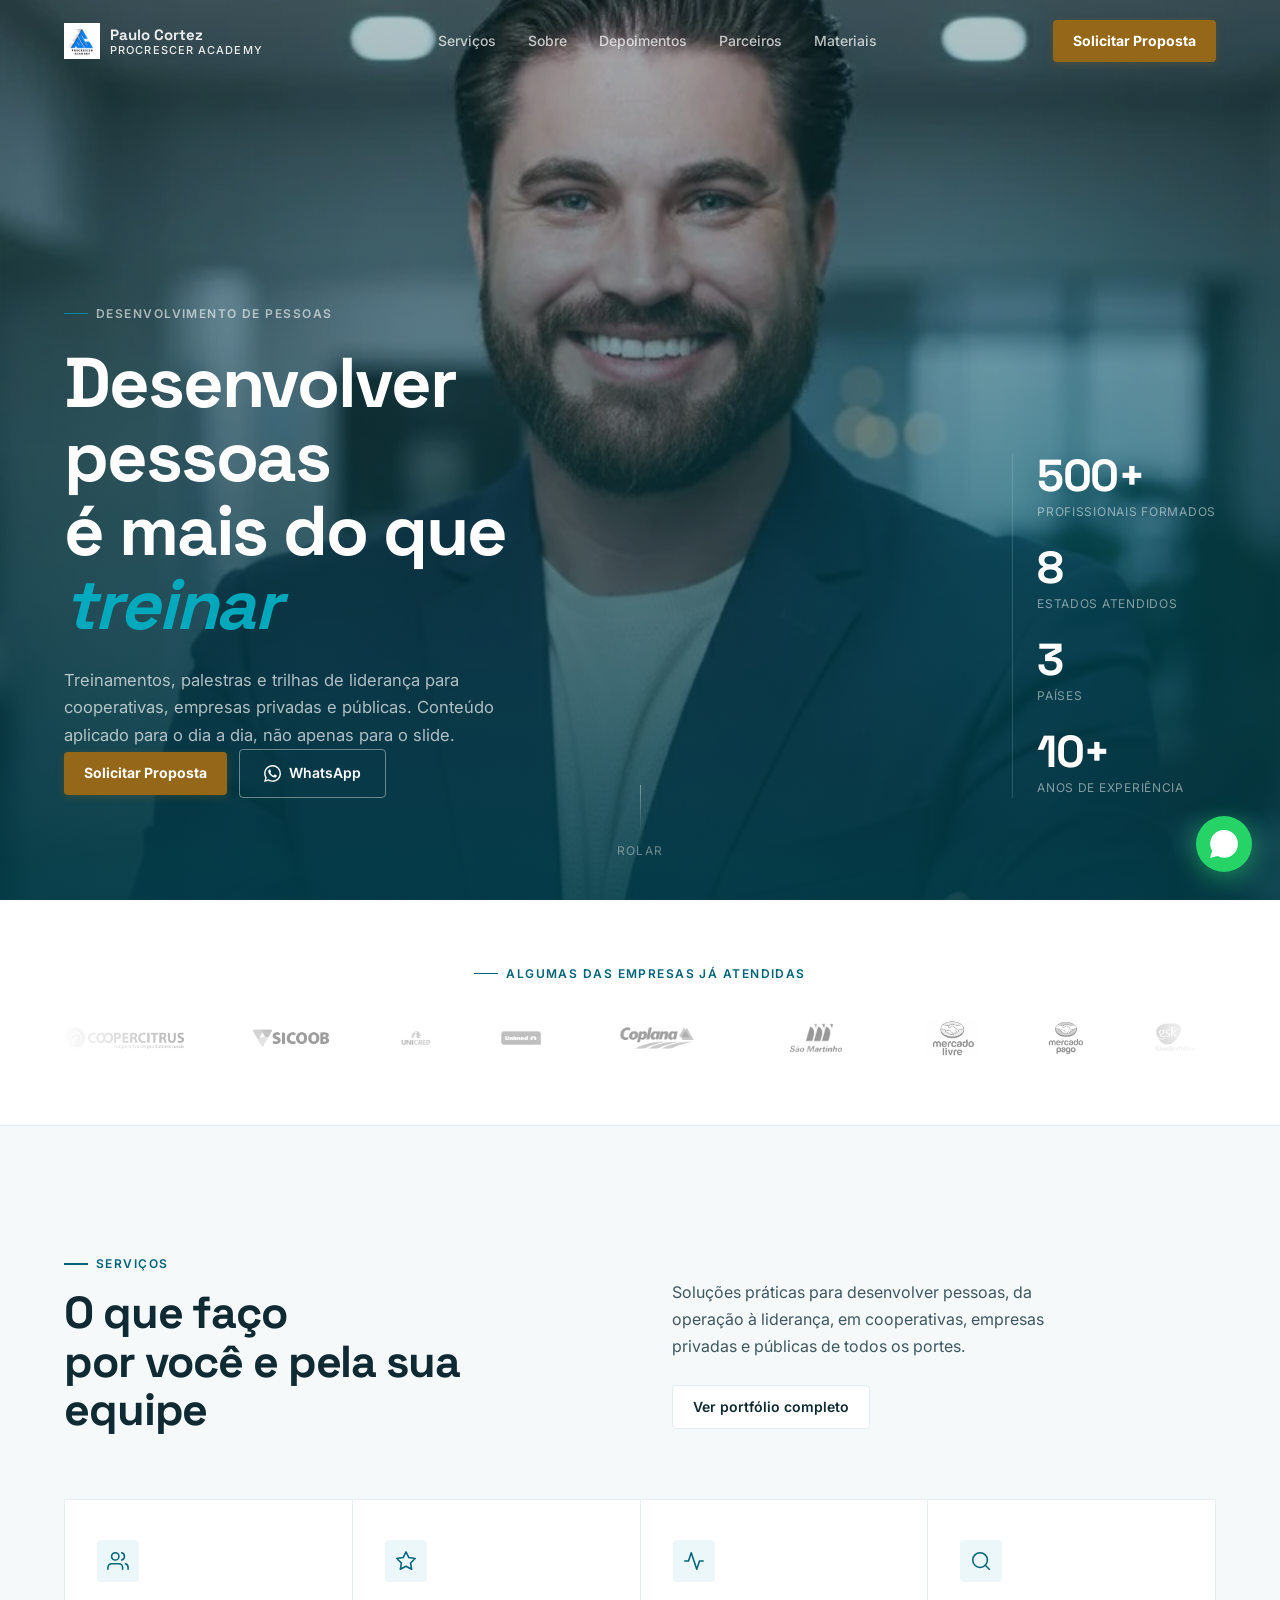
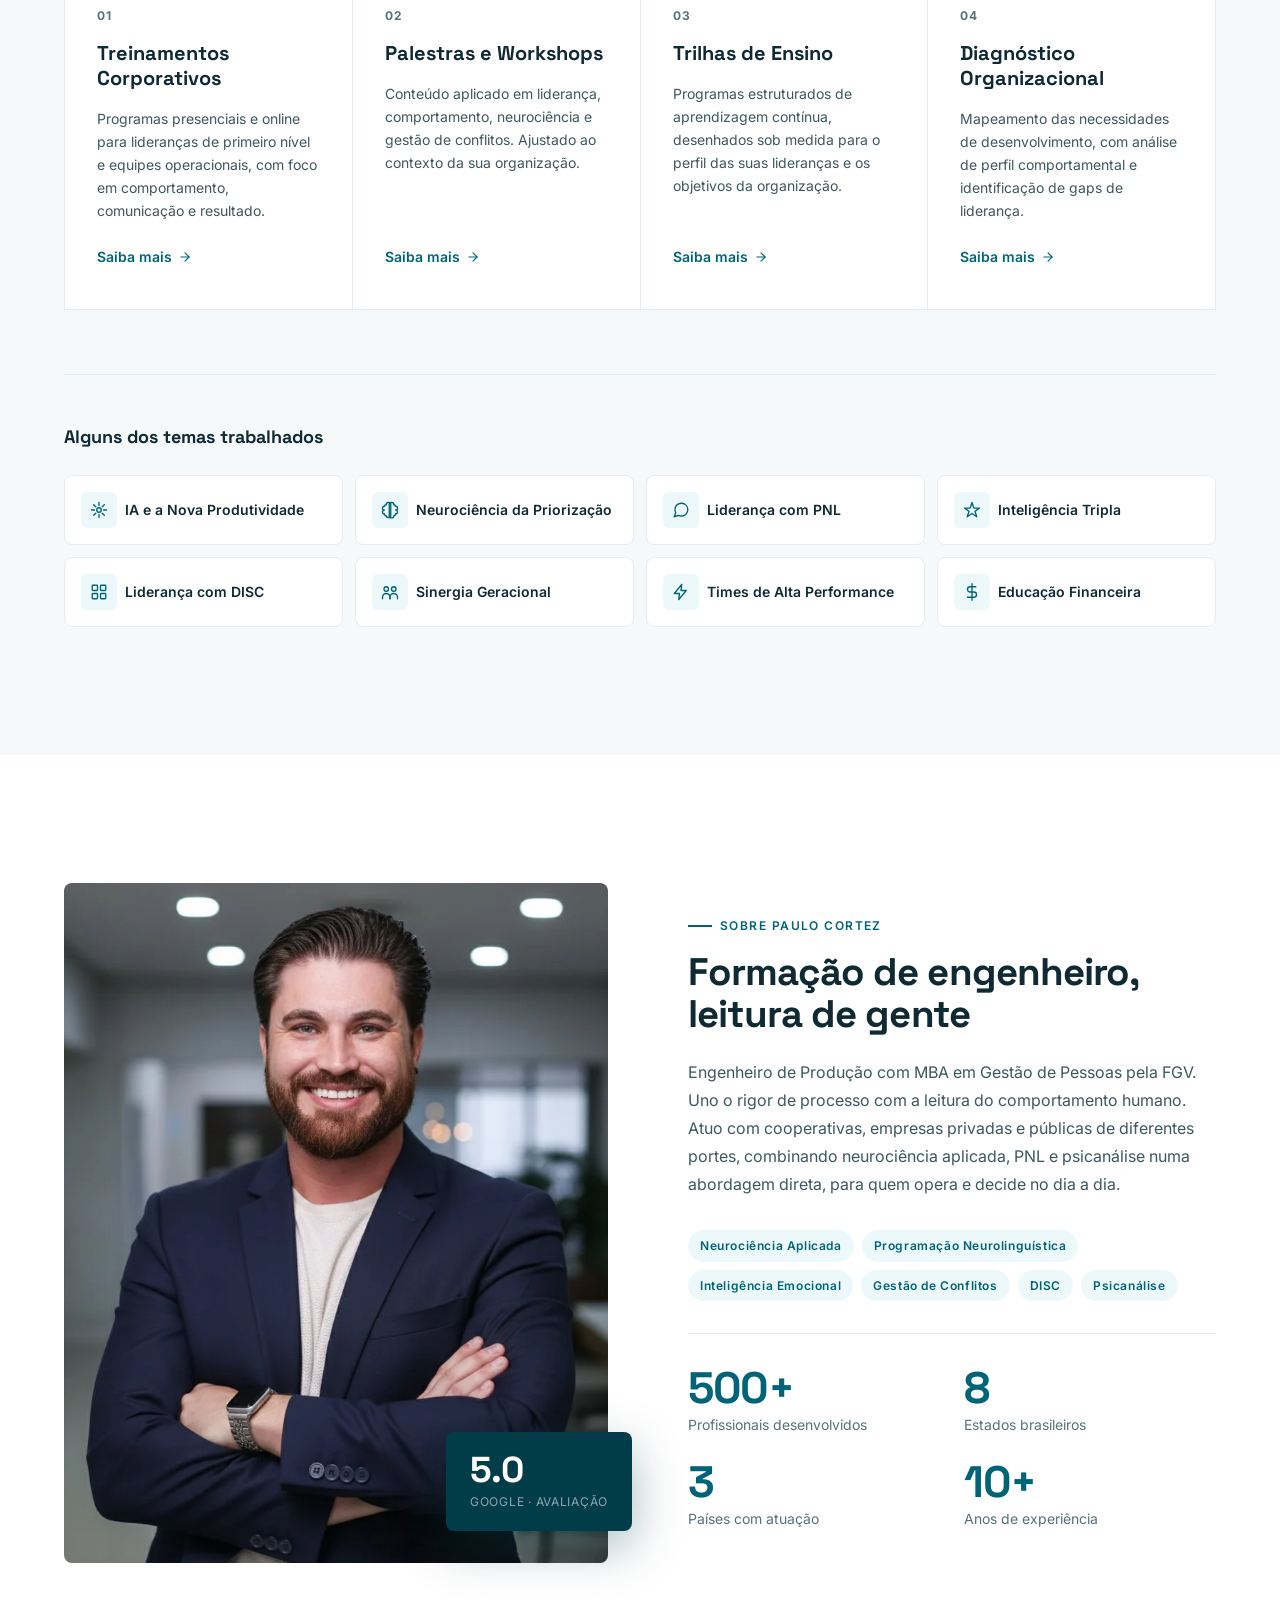
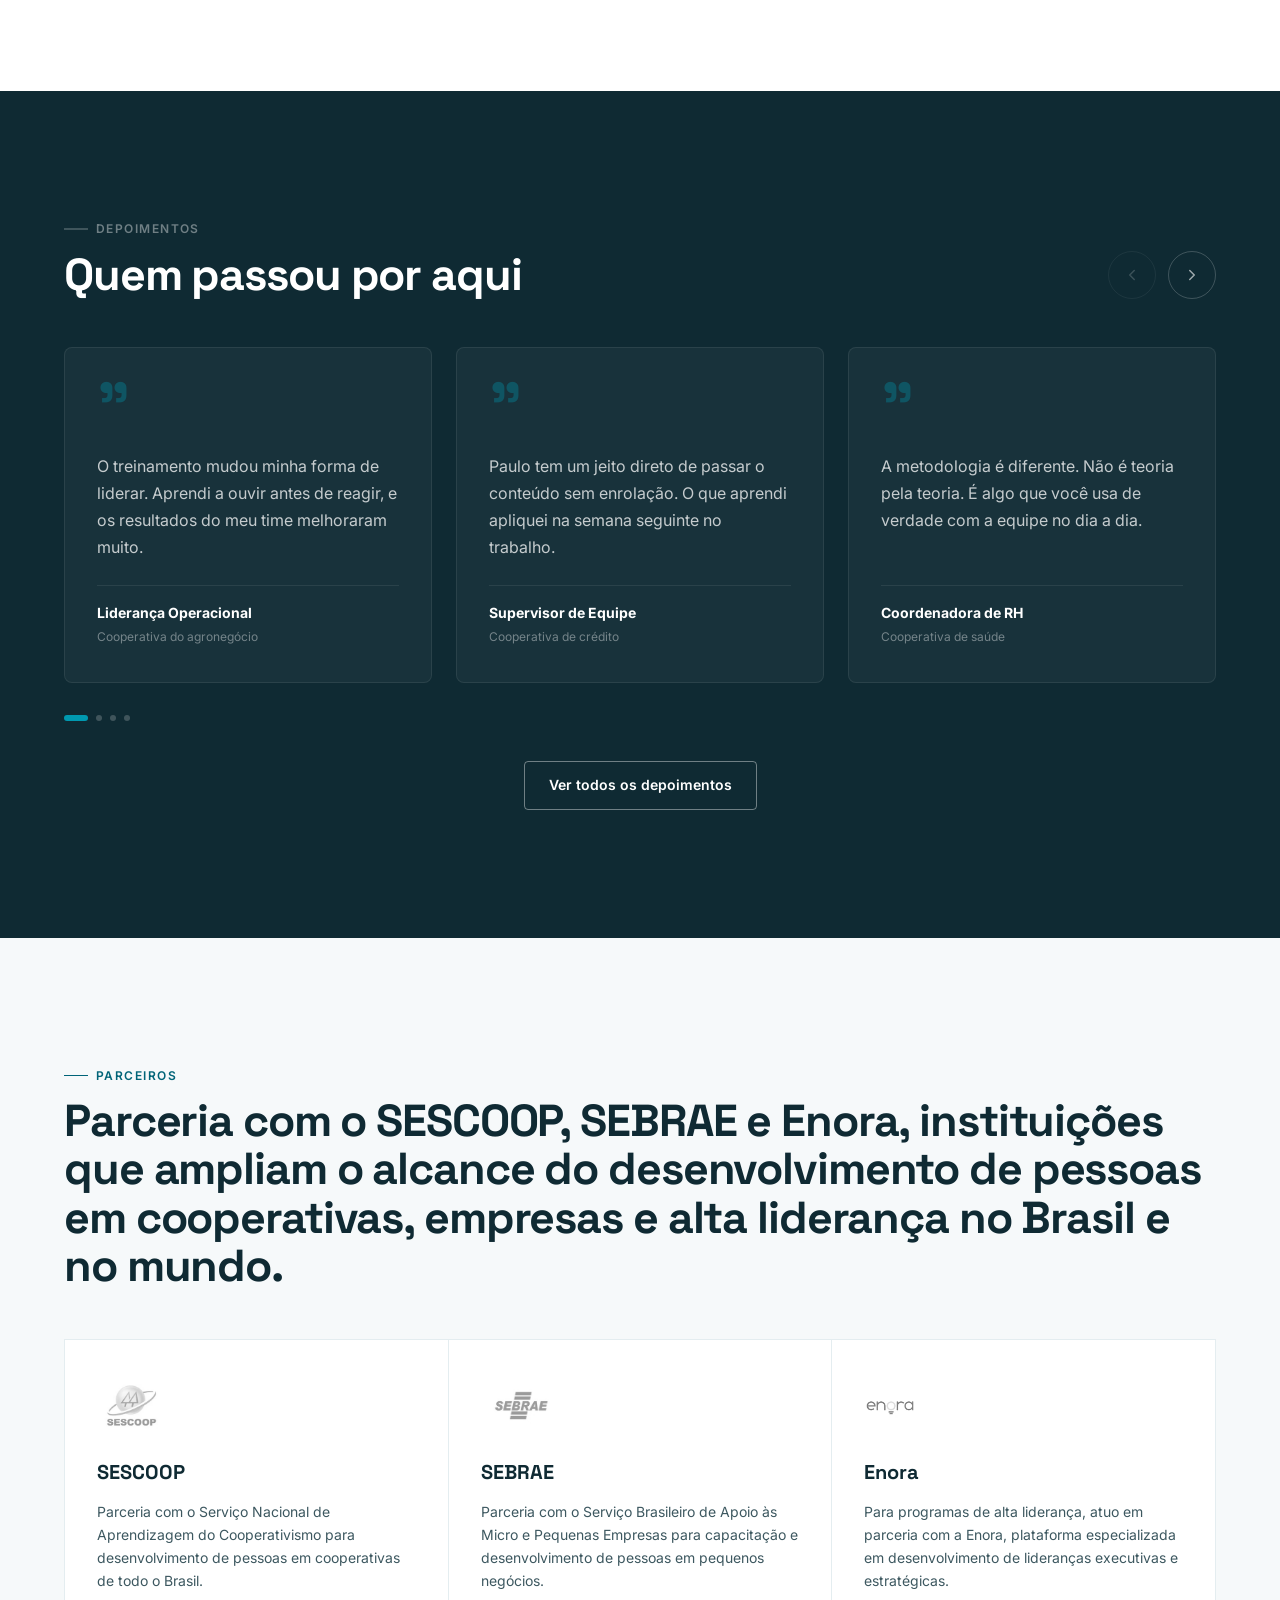
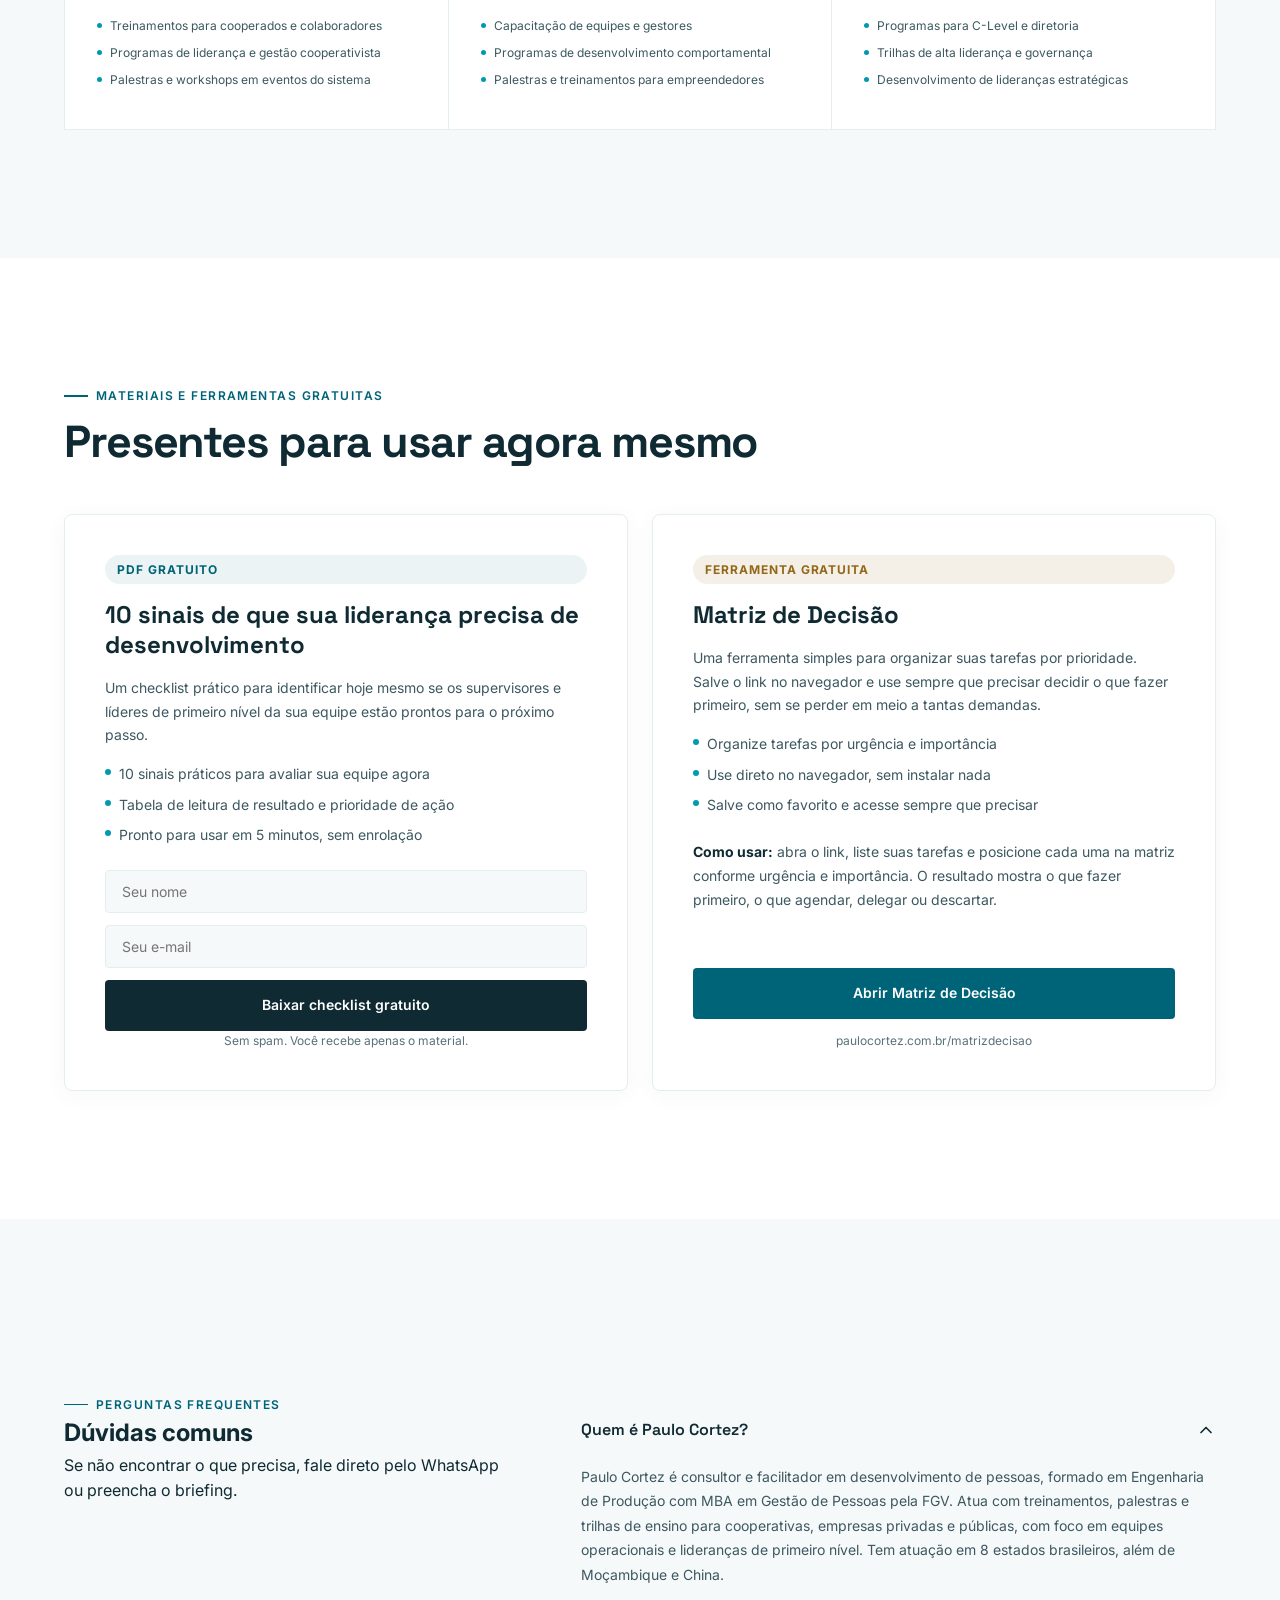
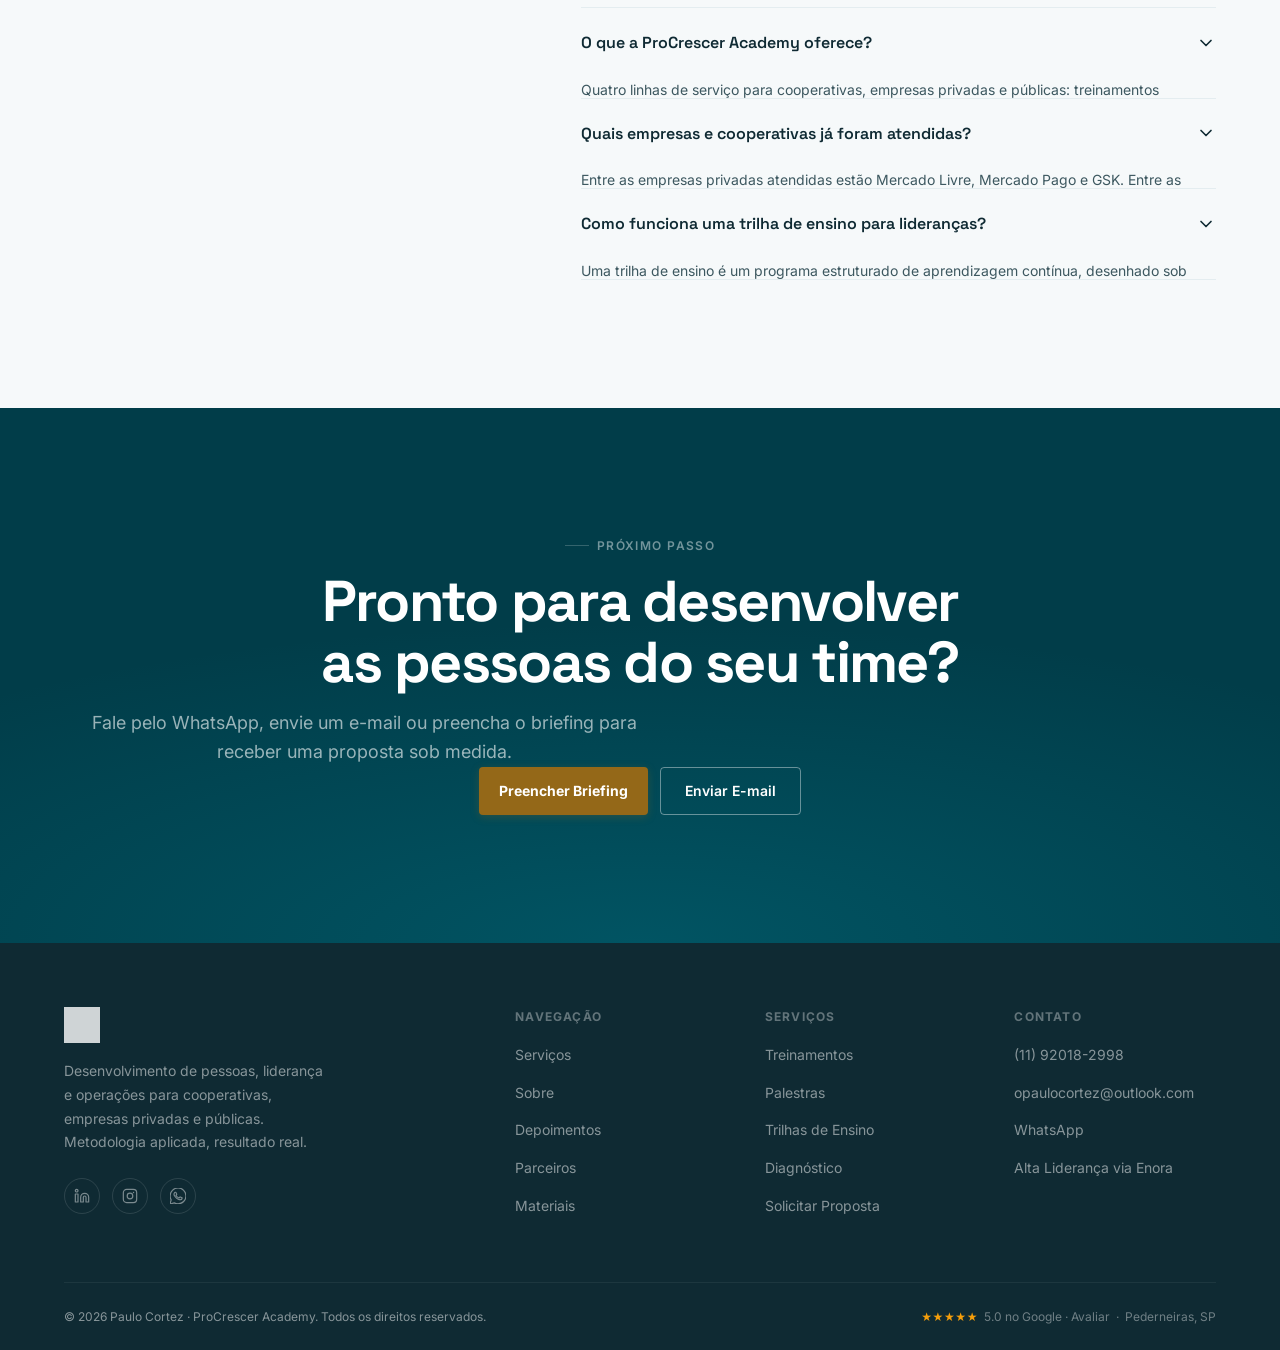
==== commit eb80cbbd: "fix: corrige contraste do header, logo do rodape, alinhamento dos temas, link de avaliacao Google e " ====
--- a/index.html
+++ b/index.html
@@ -3,12 +3,12 @@
 <head>
   <meta charset="UTF-8">
   <meta name="viewport" content="width=device-width, initial-scale=1.0">
-  <title>Paulo Cortez | Treinamentos e Trilhas de Liderança para Cooperativas</title>
-  <meta name="description" content="Treinamentos, palestras e trilhas de liderança para cooperativas e empresas. Desenvolvimento de pessoas da operação à liderança, com atuação em 8 estados. Peça uma proposta.">
+  <title>Paulo Cortez | Treinamentos e Trilhas de Liderança para Empresas</title>
+  <meta name="description" content="Treinamentos, palestras e trilhas de liderança para cooperativas, empresas privadas e públicas. Desenvolvimento de pessoas da operação à liderança, com atuação em 8 estados.">
   <link rel="canonical" href="https://www.paulocortez.com.br/">
   <meta property="og:type" content="website">
-  <meta property="og:title" content="Paulo Cortez | Treinamentos e Trilhas de Liderança para Cooperativas">
-  <meta property="og:description" content="Treinamentos, palestras e trilhas de liderança para cooperativas e empresas. Desenvolvimento de pessoas da operação à liderança.">
+  <meta property="og:title" content="Paulo Cortez | Treinamentos e Trilhas de Liderança para Empresas">
+  <meta property="og:description" content="Treinamentos, palestras e trilhas de liderança para cooperativas, empresas privadas e públicas. Desenvolvimento de pessoas da operação à liderança.">
   <meta property="og:url" content="https://www.paulocortez.com.br/">
   <meta property="og:image" content="https://www.paulocortez.com.br/assets/images/og.webp">
   <meta property="og:locale" content="pt_BR">
@@ -26,7 +26,7 @@
         "@id": "https://www.paulocortez.com.br/#paulocortez",
         "name": "Paulo Cortez",
         "jobTitle": "Consultor e Facilitador em Desenvolvimento de Pessoas",
-        "description": "Engenheiro de Produção com MBA em Gestão de Pessoas pela FGV. Atua com treinamentos, palestras e trilhas de ensino para cooperativas e empresas.",
+        "description": "Engenheiro de Produção com MBA em Gestão de Pessoas pela FGV. Atua com treinamentos, palestras e trilhas de ensino para cooperativas, empresas privadas e públicas.",
         "url": "https://www.paulocortez.com.br/",
         "image": "https://www.paulocortez.com.br/assets/images/paulo.webp",
         "worksFor": { "@id": "https://www.paulocortez.com.br/#procrescer" },
@@ -45,9 +45,9 @@
       {
         "@type": "FAQPage",
         "mainEntity": [
-          { "@type": "Question", "name": "Quem é Paulo Cortez?", "acceptedAnswer": { "@type": "Answer", "text": "Paulo Cortez é consultor e facilitador em desenvolvimento de pessoas, Engenheiro de Produção com MBA em Gestão de Pessoas pela FGV. Atua com treinamentos, palestras e trilhas de ensino para cooperativas e empresas, com foco em equipes operacionais e lideranças de primeiro nível." }},
-          { "@type": "Question", "name": "O que a ProCrescer Academy oferece para cooperativas?", "acceptedAnswer": { "@type": "Answer", "text": "Quatro linhas de serviço: treinamentos corporativos, palestras e workshops, trilhas de ensino estruturadas e diagnóstico organizacional. Os temas incluem liderança com DISC, educação financeira, neurociência da priorização, sinergia geracional e PNL." }},
-          { "@type": "Question", "name": "Quais cooperativas já foram atendidas?", "acceptedAnswer": { "@type": "Answer", "text": "Coopercitrus, Sicoob, Unicred, Unimed, Coplana, Cocal, São Martinho, Raízen, Tereos, AB Mauri, Mercado Livre, Mercado Pago e GSK. Com parceria institucional do SESCOOP e SEBRAE." }},
+          { "@type": "Question", "name": "Quem é Paulo Cortez?", "acceptedAnswer": { "@type": "Answer", "text": "Paulo Cortez é consultor e facilitador em desenvolvimento de pessoas, Engenheiro de Produção com MBA em Gestão de Pessoas pela FGV. Atua com treinamentos, palestras e trilhas de ensino para cooperativas, empresas privadas e públicas, com foco em equipes operacionais e lideranças de primeiro nível." }},
+          { "@type": "Question", "name": "O que a ProCrescer Academy oferece?", "acceptedAnswer": { "@type": "Answer", "text": "Quatro linhas de serviço para cooperativas, empresas privadas e públicas: treinamentos corporativos, palestras e workshops, trilhas de ensino estruturadas e diagnóstico organizacional. Os temas incluem liderança com DISC, educação financeira, neurociência da priorização, sinergia geracional e PNL." }},
+          { "@type": "Question", "name": "Quais empresas e cooperativas já foram atendidas?", "acceptedAnswer": { "@type": "Answer", "text": "Empresas privadas como Mercado Livre, Mercado Pago e GSK, além de cooperativas como Coopercitrus, Sicoob, Unicred, Unimed, Coplana, Cocal, São Martinho, Raízen, Tereos e AB Mauri. Com parceria institucional do SESCOOP e SEBRAE." }},
           { "@type": "Question", "name": "Como funciona uma trilha de ensino para lideranças?", "acceptedAnswer": { "@type": "Answer", "text": "Uma trilha é um programa estruturado de aprendizagem contínua desenhado sob medida para as lideranças da organização. Combina encontros sequenciais, aplicação prática entre sessões e acompanhamento de resultados. Começa com diagnóstico das necessidades reais." }}
         ]
       }
@@ -100,7 +100,7 @@
   <div class="hero-bg">
     <img
       src="assets/images/paulo.webp"
-      alt="Paulo Cortez, especialista em desenvolvimento de lideranças para cooperativas"
+      alt="Paulo Cortez, especialista em desenvolvimento de lideranças para empresas e cooperativas"
       class="hero-bg-img"
       fetchpriority="high"
       decoding="async"
@@ -116,7 +116,7 @@
           Desenvolver pessoas<br>é mais do que <em>treinar</em>
         </h1>
         <p class="hero-sub">
-          Treinamentos, palestras e trilhas de liderança para cooperativas e empresas.
+          Treinamentos, palestras e trilhas de liderança para cooperativas, empresas privadas e públicas.
           Conteúdo aplicado para o dia a dia, não apenas para o slide.
         </p>
         <div class="hero-ctas">
@@ -209,7 +209,7 @@
         </h2>
       </div>
       <div class="services-head-right reveal reveal-delay-2">
-        <p>Soluções práticas para desenvolver pessoas, da operação à liderança, em cooperativas e empresas de todos os portes.</p>
+        <p>Soluções práticas para desenvolver pessoas, da operação à liderança, em cooperativas, empresas privadas e públicas de todos os portes.</p>
         <a href="proposta.html" class="btn-sec">Ver portfólio completo</a>
       </div>
     </div>
@@ -270,7 +270,7 @@
         </button>
         <button type="button" class="topic-chip" onclick="openModal('pnl')">
           <div class="topic-chip-icon"><svg viewBox="0 0 24 24"><path d="M21 11.5a8.38 8.38 0 0 1-.9 3.8 8.5 8.5 0 0 1-7.6 4.7 8.38 8.38 0 0 1-3.8-.9L3 21l1.9-5.7a8.38 8.38 0 0 1-.9-3.8 8.5 8.5 0 0 1 4.7-7.6 8.38 8.38 0 0 1 3.8-.9h.5a8.48 8.48 0 0 1 8 8v.5z"/></svg></div>
-          <span class="topic-chip-name">Liderança Humanizada com PNL</span>
+          <span class="topic-chip-name">Liderança com PNL</span>
         </button>
         <button type="button" class="topic-chip" onclick="openModal('tripla')">
           <div class="topic-chip-icon"><svg viewBox="0 0 24 24"><path d="M12 2l2.4 7.4H22l-6 4.4 2.3 7.2L12 16.6 5.7 21l2.3-7.2-6-4.4h7.6L12 2z"/></svg></div>
@@ -308,10 +308,10 @@
           class="about-photo"
           loading="lazy"
         >
-        <div class="about-photo-badge">
+        <a href="https://g.page/r/CXzEDRD9VUz6EAE/review" target="_blank" rel="noopener" class="about-photo-badge" aria-label="Ver e deixar avaliação no Google">
           <div class="about-badge-num">5.0</div>
           <div class="about-badge-label">Google · Avaliação</div>
-        </div>
+        </a>
       </div>
 
       <div class="about-content">
@@ -320,7 +320,7 @@
           Formação de engenheiro,<br>leitura de gente
         </h2>
         <p class="about-bio reveal reveal-delay-2">
-          Engenheiro de Produção com MBA em Gestão de Pessoas pela FGV. Uno o rigor de processo com a leitura do comportamento humano. Atuo com cooperativas e empresas de diferentes portes, combinando neurociência aplicada, PNL e psicanálise numa abordagem direta, para quem opera e decide no dia a dia.
+          Engenheiro de Produção com MBA em Gestão de Pessoas pela FGV. Uno o rigor de processo com a leitura do comportamento humano. Atuo com cooperativas, empresas privadas e públicas de diferentes portes, combinando neurociência aplicada, PNL e psicanálise numa abordagem direta, para quem opera e decide no dia a dia.
         </p>
         <div class="about-tags reveal reveal-delay-3">
           <span class="about-tag">Neurociência Aplicada</span>
@@ -550,19 +550,19 @@
           <button class="faq-q" type="button">Quem é Paulo Cortez?
             <svg class="faq-chevron" viewBox="0 0 24 24"><polyline points="6 9 12 15 18 9"/></svg>
           </button>
-          <div class="faq-a"><div class="faq-a-inner">Paulo Cortez é consultor e facilitador em desenvolvimento de pessoas, formado em Engenharia de Produção com MBA em Gestão de Pessoas pela FGV. Atua com treinamentos, palestras e trilhas de ensino para cooperativas e empresas, com foco em equipes operacionais e lideranças de primeiro nível. Tem atuação em 8 estados brasileiros, além de Moçambique e China.</div></div>
+          <div class="faq-a"><div class="faq-a-inner">Paulo Cortez é consultor e facilitador em desenvolvimento de pessoas, formado em Engenharia de Produção com MBA em Gestão de Pessoas pela FGV. Atua com treinamentos, palestras e trilhas de ensino para cooperativas, empresas privadas e públicas, com foco em equipes operacionais e lideranças de primeiro nível. Tem atuação em 8 estados brasileiros, além de Moçambique e China.</div></div>
         </div>
         <div class="faq-item">
-          <button class="faq-q" type="button">O que a ProCrescer Academy oferece para cooperativas?
+          <button class="faq-q" type="button">O que a ProCrescer Academy oferece?
             <svg class="faq-chevron" viewBox="0 0 24 24"><polyline points="6 9 12 15 18 9"/></svg>
           </button>
-          <div class="faq-a"><div class="faq-a-inner">Quatro linhas de serviço: treinamentos corporativos para equipes e lideranças, palestras e workshops sobre temas comportamentais, trilhas de ensino estruturadas de aprendizagem contínua, e diagnóstico organizacional. Os temas incluem liderança com DISC, educação financeira, neurociência da priorização, sinergia geracional e PNL.</div></div>
+          <div class="faq-a"><div class="faq-a-inner">Quatro linhas de serviço para cooperativas, empresas privadas e públicas: treinamentos corporativos para equipes e lideranças, palestras e workshops sobre temas comportamentais, trilhas de ensino estruturadas de aprendizagem contínua, e diagnóstico organizacional. Os temas incluem liderança com DISC, educação financeira, neurociência da priorização, sinergia geracional e PNL.</div></div>
         </div>
         <div class="faq-item">
-          <button class="faq-q" type="button">Quais cooperativas já foram atendidas?
+          <button class="faq-q" type="button">Quais empresas e cooperativas já foram atendidas?
             <svg class="faq-chevron" viewBox="0 0 24 24"><polyline points="6 9 12 15 18 9"/></svg>
           </button>
-          <div class="faq-a"><div class="faq-a-inner">Entre as cooperativas e empresas atendidas estão Coopercitrus, Sicoob, Unicred, Unimed, Coplana, Cocal, São Martinho, Raízen, Tereos, AB Mauri, Mercado Livre, Mercado Pago e GSK. A atuação inclui parceria institucional com SESCOOP e SEBRAE.</div></div>
+          <div class="faq-a"><div class="faq-a-inner">Entre as empresas privadas atendidas estão Mercado Livre, Mercado Pago e GSK. Entre as cooperativas estão Coopercitrus, Sicoob, Unicred, Unimed, Coplana, Cocal, São Martinho, Raízen, Tereos e AB Mauri. A atuação inclui parceria institucional com SESCOOP e SEBRAE.</div></div>
         </div>
         <div class="faq-item">
           <button class="faq-q" type="button">Como funciona uma trilha de ensino para lideranças?
@@ -594,7 +594,7 @@
     <div class="footer-top">
       <div>
         <img src="assets/images/logo.webp" alt="Logo ProCrescer Academy" class="footer-brand-logo" loading="lazy">
-        <p class="footer-brand-desc">Desenvolvimento de pessoas, liderança e operações para cooperativas e empresas. Metodologia aplicada, resultado real.</p>
+        <p class="footer-brand-desc">Desenvolvimento de pessoas, liderança e operações para cooperativas, empresas privadas e públicas. Metodologia aplicada, resultado real.</p>
         <div class="footer-social">
           <a href="https://www.linkedin.com/in/opaulocortez/" target="_blank" rel="noopener" class="footer-social-link" aria-label="LinkedIn de Paulo Cortez">
             <svg viewBox="0 0 24 24"><path d="M16 8a6 6 0 0 1 6 6v7h-4v-7a2 2 0 0 0-2-2 2 2 0 0 0-2 2v7h-4v-7a6 6 0 0 1 6-6z"/><rect x="2" y="9" width="4" height="12"/><circle cx="4" cy="4" r="2"/></svg>
@@ -643,12 +643,12 @@
 
     <div class="footer-bottom">
       <p class="footer-copy">&copy; 2026 Paulo Cortez · ProCrescer Academy. Todos os direitos reservados.</p>
-      <div class="footer-rating">
+      <a href="https://g.page/r/CXzEDRD9VUz6EAE/review" target="_blank" rel="noopener" class="footer-rating">
         <span class="footer-stars">★★★★★</span>
-        <span>5.0 no Google</span>
+        <span>5.0 no Google · Avaliar</span>
         <span>·</span>
         <span>Pederneiras, SP</span>
-      </div>
+      </a>
     </div>
   </div>
 </footer>
--- a/css/style.css
+++ b/css/style.css
@@ -0,0 +1,1687 @@
+/* ─────────────────────────────────────────────
+   PAULO CORTEZ — DESIGN SYSTEM
+   Aesthetic: Editorial × Premium B2B
+   Reference: Neolith-level craft, Apple pace
+   Stack: Native CSS + GSAP (scroll-driven)
+───────────────────────────────────────────── */
+
+/* FONTS ──────────────────────────────────── */
+@font-face {
+  font-family: "Space Grotesk";
+  src: url("../assets/fonts/space-grotesk-latin-normal.woff2") format("woff2");
+  font-weight: 300 700;
+  font-style: normal;
+  font-display: swap;
+}
+
+@font-face {
+  font-family: "Inter";
+  src: url("../assets/fonts/inter-latin-normal.woff2") format("woff2");
+  font-weight: 100 900;
+  font-style: normal;
+  font-display: swap;
+}
+
+@font-face {
+  font-family: "Inter";
+  src: url("../assets/fonts/inter-latin-italic.woff2") format("woff2");
+  font-weight: 100 900;
+  font-style: italic;
+  font-display: swap;
+}
+
+/* TOKENS ────────────────────────────────── */
+:root {
+  /* Colour */
+  --ink:          #0F2A33;
+  --ink-soft:     #3D5860;
+  --ink-light:    #59717B;
+  --teal:         #0099B0;
+  --teal-deep:    #006478;
+  --teal-dark:    #013D49;
+  --gold:         #946818;
+  --gold-light:   #C8902A;
+  --paper:        #FFFFFF;
+  --paper-warm:   #F6F9FA;
+  --paper-edge:   #E4EDF0;
+
+  /* Type */
+  --font-head: "Space Grotesk", system-ui, sans-serif;
+  --font-body: "Inter", system-ui, sans-serif;
+
+  /* Scale */
+  --text-xs:   0.75rem;
+  --text-sm:   0.875rem;
+  --text-base: 1rem;
+  --text-lg:   1.125rem;
+  --text-xl:   1.25rem;
+  --text-2xl:  1.5rem;
+  --text-3xl:  2rem;
+  --text-4xl:  2.75rem;
+  --text-5xl:  3.75rem;
+  --text-6xl:  5rem;
+  --text-7xl:  6.5rem;
+
+  /* Space */
+  --space-1: 0.25rem;
+  --space-2: 0.5rem;
+  --space-3: 0.75rem;
+  --space-4: 1rem;
+  --space-6: 1.5rem;
+  --space-8: 2rem;
+  --space-12: 3rem;
+  --space-16: 4rem;
+  --space-24: 6rem;
+  --space-32: 8rem;
+  --space-40: 10rem;
+
+  /* Radius */
+  --r-sm: 2px;
+  --r-md: 4px;
+  --r-lg: 8px;
+
+  /* Easing */
+  --ease-out: cubic-bezier(0.16, 1, 0.3, 1);
+  --ease-in-out: cubic-bezier(0.65, 0, 0.35, 1);
+
+  /* Layout */
+  --max-w: 1280px;
+  --gutter: clamp(1.25rem, 5vw, 5rem);
+}
+
+/* RESET ─────────────────────────────────── */
+*, *::before, *::after { box-sizing: border-box; margin: 0; padding: 0; }
+html { scroll-behavior: smooth; -webkit-text-size-adjust: 100%; }
+body {
+  font-family: var(--font-body);
+  color: var(--ink);
+  background: var(--paper);
+  line-height: 1.6;
+  overflow-x: hidden;
+  -webkit-font-smoothing: antialiased;
+}
+img, video { max-width: 100%; display: block; }
+a { color: inherit; text-decoration: none; }
+button { font: inherit; cursor: pointer; border: none; background: none; }
+ul, ol { list-style: none; }
+svg { display: block; }
+
+/* LAYOUT HELPERS ────────────────────────── */
+.container {
+  width: 100%;
+  max-width: var(--max-w);
+  margin-inline: auto;
+  padding-inline: var(--gutter);
+}
+
+.section { padding-block: var(--space-32); }
+.section--lg { padding-block: clamp(4rem, 10vw, 8rem); }
+
+/* TYPOGRAPHY UTILITIES ──────────────────── */
+.eyebrow {
+  font-family: var(--font-body);
+  font-size: var(--text-xs);
+  font-weight: 600;
+  letter-spacing: 0.12em;
+  text-transform: uppercase;
+  color: var(--teal-deep);
+  display: flex;
+  align-items: center;
+  gap: 0.5rem;
+}
+.eyebrow::before {
+  content: "";
+  display: block;
+  width: 24px;
+  height: 1.5px;
+  background: currentColor;
+  flex-shrink: 0;
+}
+
+.display {
+  font-family: var(--font-head);
+  font-weight: 700;
+  line-height: 1.05;
+  letter-spacing: -0.03em;
+}
+
+/* VISIBILITY / ANIMATION ────────────────── */
+.reveal {
+  opacity: 0;
+  transform: translateY(32px);
+  transition: opacity 0.85s var(--ease-out), transform 0.85s var(--ease-out);
+}
+.reveal.visible { opacity: 1; transform: none; }
+.reveal-delay-1 { transition-delay: 0.1s; }
+.reveal-delay-2 { transition-delay: 0.2s; }
+.reveal-delay-3 { transition-delay: 0.3s; }
+.reveal-delay-4 { transition-delay: 0.45s; }
+
+@media (prefers-reduced-motion: reduce) {
+  .reveal { opacity: 1; transform: none; transition: none; }
+}
+
+/* ═══════════════════════════════════════════
+   HEADER
+═══════════════════════════════════════════ */
+#header {
+  position: fixed;
+  top: 0; left: 0; right: 0;
+  z-index: 100;
+  padding-block: 1.25rem;
+  transition: background 0.4s ease, backdrop-filter 0.4s ease,
+              padding 0.4s ease, box-shadow 0.4s ease;
+}
+
+#header.scrolled {
+  background: rgba(255,255,255,0.88);
+  backdrop-filter: blur(16px) saturate(160%);
+  -webkit-backdrop-filter: blur(16px) saturate(160%);
+  padding-block: 0.875rem;
+  box-shadow: 0 1px 0 var(--paper-edge);
+}
+
+#header.dark {
+  --header-color: rgba(255,255,255,0.85);
+}
+
+.header-inner {
+  display: flex;
+  align-items: center;
+  justify-content: space-between;
+  gap: var(--space-8);
+}
+
+.header-logo {
+  display: flex;
+  align-items: center;
+  gap: 0.625rem;
+  flex-shrink: 0;
+}
+.header-logo img {
+  height: 36px;
+  width: auto;
+}
+.header-logo-text {
+  display: flex;
+  flex-direction: column;
+  line-height: 1.2;
+}
+.header-logo-name {
+  font-family: var(--font-head);
+  font-weight: 700;
+  font-size: 0.9375rem;
+  color: var(--ink);
+  transition: color 0.3s;
+}
+.header-logo-sub {
+  font-size: 0.6875rem;
+  font-weight: 500;
+  letter-spacing: 0.1em;
+  text-transform: uppercase;
+  color: var(--ink-light);
+  transition: color 0.3s;
+}
+
+#header.hero-active .header-logo-name,
+#header.hero-active .header-logo-sub { color: rgba(255,255,255,0.9); }
+
+nav.header-nav {
+  display: flex;
+  align-items: center;
+  gap: var(--space-8);
+}
+.header-nav a {
+  font-size: var(--text-sm);
+  font-weight: 500;
+  color: var(--ink-soft);
+  transition: color 0.2s;
+  white-space: nowrap;
+}
+.header-nav a:hover { color: var(--ink); }
+
+#header.hero-active .header-nav a { color: rgba(255,255,255,0.72); }
+#header.hero-active .header-nav a:hover { color: #fff; }
+
+.header-actions { display: flex; align-items: center; gap: var(--space-3); }
+
+/* CTA primary */
+.btn-primary {
+  display: inline-flex;
+  align-items: center;
+  gap: 0.375rem;
+  background: var(--gold);
+  color: #fff;
+  font-family: var(--font-body);
+  font-size: var(--text-sm);
+  font-weight: 700;
+  padding: 0.625rem 1.25rem;
+  border-radius: var(--r-md);
+  transition: background 0.2s, transform 0.2s, box-shadow 0.2s;
+  white-space: nowrap;
+  box-shadow: 0 2px 8px rgba(148,104,24,0.28);
+}
+.btn-primary:hover {
+  background: #7d570f;
+  transform: translateY(-1px);
+  box-shadow: 0 6px 18px rgba(148,104,24,0.36);
+}
+.btn-primary:active { transform: translateY(0); }
+
+/* CTA secondary */
+.btn-sec {
+  display: inline-flex;
+  align-items: center;
+  gap: 0.375rem;
+  border: 1.5px solid var(--paper-edge);
+  color: var(--ink);
+  font-size: var(--text-sm);
+  font-weight: 600;
+  padding: 0.625rem 1.25rem;
+  border-radius: var(--r-md);
+  transition: border-color 0.2s, color 0.2s, background 0.2s;
+  white-space: nowrap;
+  background: #fff;
+}
+.btn-sec:hover { border-color: var(--teal); color: var(--teal-deep); }
+
+/* CTA ghost (on dark) */
+.btn-ghost {
+  display: inline-flex;
+  align-items: center;
+  gap: 0.5rem;
+  border: 1.5px solid rgba(255,255,255,0.4);
+  color: #fff;
+  font-size: var(--text-sm);
+  font-weight: 600;
+  padding: 0.75rem 1.5rem;
+  border-radius: var(--r-md);
+  transition: border-color 0.2s, background 0.2s;
+}
+.btn-ghost:hover { border-color: rgba(255,255,255,0.8); background: rgba(255,255,255,0.08); }
+
+/* Hamburger */
+.header-menu-toggle {
+  display: none;
+  flex-direction: column;
+  gap: 5px;
+  padding: 4px;
+  width: 36px;
+}
+.header-menu-toggle span {
+  display: block;
+  height: 2px;
+  background: var(--ink);
+  border-radius: 1px;
+  transition: transform 0.3s, opacity 0.3s, width 0.3s;
+}
+#header.hero-active .header-menu-toggle span { background: #fff; }
+.header-menu-toggle span:nth-child(2) { width: 70%; }
+
+/* ═══════════════════════════════════════════
+   HERO
+═══════════════════════════════════════════ */
+#hero {
+  position: relative;
+  min-height: 100svh;
+  display: flex;
+  align-items: flex-end;
+  overflow: hidden;
+  background: var(--teal-dark);
+}
+
+.hero-bg {
+  position: absolute;
+  inset: 0;
+  z-index: 0;
+}
+
+/* Gradient overlay */
+.hero-bg::before {
+  content: "";
+  position: absolute;
+  inset: 0;
+  background: linear-gradient(
+    to bottom,
+    rgba(1,61,73,0.3) 0%,
+    rgba(1,61,73,0.55) 50%,
+    rgba(1,61,73,0.9) 100%
+  );
+  z-index: 1;
+}
+
+.hero-bg-img {
+  width: 100%;
+  height: 100%;
+  object-fit: cover;
+  object-position: center 20%;
+  transform: scale(1.06);
+  transition: transform 8s var(--ease-out);
+}
+
+.hero-bg-img.loaded { transform: scale(1); }
+
+/* Subtle teal accent shape */
+.hero-accent {
+  position: absolute;
+  right: -10%;
+  top: 15%;
+  width: 55vw;
+  max-width: 800px;
+  aspect-ratio: 1;
+  border-radius: 50%;
+  background: radial-gradient(circle, rgba(0,153,176,0.18) 0%, transparent 70%);
+  z-index: 1;
+  pointer-events: none;
+}
+
+.hero-content {
+  position: relative;
+  z-index: 2;
+  width: 100%;
+  padding-bottom: clamp(4rem, 8vw, 7rem);
+  padding-top: 7rem;
+}
+
+.hero-inner {
+  display: grid;
+  grid-template-columns: 1fr 1fr;
+  gap: var(--space-16);
+  align-items: flex-end;
+}
+
+.hero-left { max-width: 640px; }
+
+.hero-eyebrow {
+  color: rgba(255,255,255,0.6);
+  margin-bottom: var(--space-6);
+}
+.hero-eyebrow::before { background: rgba(0,153,176,0.8); }
+
+.hero-headline {
+  font-family: var(--font-head);
+  font-size: clamp(2.4rem, 5.5vw, 5rem);
+  font-weight: 700;
+  line-height: 1.05;
+  letter-spacing: -0.03em;
+  color: #fff;
+  margin-bottom: var(--space-6);
+}
+
+.hero-headline em {
+  font-style: italic;
+  color: rgba(0,180,200,0.9);
+}
+
+.hero-sub {
+  font-size: clamp(var(--text-base), 1.3vw, var(--text-lg));
+  color: rgba(255,255,255,0.68);
+  line-height: 1.65;
+  max-width: 480px;
+  margin-bottom: var(--space-10);
+}
+
+.hero-ctas {
+  display: flex;
+  flex-wrap: wrap;
+  gap: var(--space-3);
+  align-items: center;
+}
+
+.hero-right {
+  display: flex;
+  justify-content: flex-end;
+  align-items: flex-end;
+  gap: var(--space-6);
+}
+
+.hero-stats {
+  display: flex;
+  flex-direction: column;
+  gap: var(--space-6);
+  border-left: 1px solid rgba(255,255,255,0.15);
+  padding-left: var(--space-6);
+}
+
+.hero-stat-num {
+  font-family: var(--font-head);
+  font-size: clamp(2rem, 3.5vw, 3rem);
+  font-weight: 700;
+  color: #fff;
+  line-height: 1;
+  letter-spacing: -0.03em;
+}
+
+.hero-stat-label {
+  font-size: var(--text-xs);
+  color: rgba(255,255,255,0.5);
+  letter-spacing: 0.06em;
+  text-transform: uppercase;
+  margin-top: 0.25rem;
+}
+
+/* Scroll indicator */
+.hero-scroll {
+  position: absolute;
+  bottom: 2.5rem;
+  left: 50%;
+  transform: translateX(-50%);
+  z-index: 2;
+  display: flex;
+  flex-direction: column;
+  align-items: center;
+  gap: 0.5rem;
+  color: rgba(255,255,255,0.4);
+  font-size: var(--text-xs);
+  letter-spacing: 0.1em;
+  text-transform: uppercase;
+  animation: scrollBounce 2.4s ease-in-out infinite;
+}
+
+.hero-scroll-line {
+  width: 1px;
+  height: 48px;
+  background: linear-gradient(to bottom, rgba(255,255,255,0.4), transparent);
+}
+
+@keyframes scrollBounce {
+  0%, 100% { transform: translateX(-50%) translateY(0); opacity: 0.5; }
+  50% { transform: translateX(-50%) translateY(8px); opacity: 0.9; }
+}
+
+/* ═══════════════════════════════════════════
+   TRUST STRIP (logo wall)
+═══════════════════════════════════════════ */
+#trust {
+  padding-block: var(--space-16);
+  border-bottom: 1px solid var(--paper-edge);
+  overflow: hidden;
+}
+
+.trust-label {
+  text-align: center;
+  margin-bottom: var(--space-8);
+}
+
+.trust-track-wrapper { overflow: hidden; position: relative; }
+.trust-track-wrapper::before,
+.trust-track-wrapper::after {
+  content: "";
+  position: absolute;
+  top: 0; bottom: 0;
+  width: 8rem;
+  z-index: 1;
+  pointer-events: none;
+}
+.trust-track-wrapper::before { left: 0; background: linear-gradient(to right, var(--paper), transparent); }
+.trust-track-wrapper::after { right: 0; background: linear-gradient(to left, var(--paper), transparent); }
+
+.trust-track {
+  display: flex;
+  gap: 4rem;
+  align-items: center;
+  animation: marquee 36s linear infinite;
+  width: max-content;
+}
+
+.trust-track:hover { animation-play-state: paused; }
+
+.trust-logo {
+  height: 36px;
+  width: auto;
+  max-width: 120px;
+  object-fit: contain;
+  filter: grayscale(100%);
+  opacity: 0.45;
+  transition: filter 0.3s, opacity 0.3s;
+  flex-shrink: 0;
+}
+.trust-logo:hover { filter: none; opacity: 1; }
+.trust-logo.lg { height: 46px; max-width: 140px; }
+
+@keyframes marquee {
+  0%   { transform: translateX(0); }
+  100% { transform: translateX(-50%); }
+}
+
+/* ═══════════════════════════════════════════
+   SERVICES
+═══════════════════════════════════════════ */
+#services { background: var(--paper-warm); }
+
+.services-head {
+  display: grid;
+  grid-template-columns: 1fr 1fr;
+  gap: var(--space-16);
+  align-items: end;
+  margin-bottom: var(--space-16);
+}
+
+.services-head-left .section-title {
+  font-family: var(--font-head);
+  font-size: clamp(var(--text-3xl), 3.5vw, var(--text-5xl));
+  font-weight: 700;
+  line-height: 1.08;
+  letter-spacing: -0.025em;
+  color: var(--ink);
+  margin-top: var(--space-4);
+}
+
+.services-head-right {
+  display: flex;
+  flex-direction: column;
+  align-items: flex-start;
+  justify-content: flex-end;
+  gap: var(--space-6);
+  padding-bottom: 0.35rem;
+}
+
+.services-head-right p {
+  font-size: var(--text-base);
+  color: var(--ink-soft);
+  line-height: 1.7;
+  max-width: 420px;
+}
+
+.services-grid {
+  display: grid;
+  grid-template-columns: repeat(4, 1fr);
+  gap: 1px;
+  background: var(--paper-edge);
+  border: 1px solid var(--paper-edge);
+}
+
+.service-card {
+  background: var(--paper);
+  padding: 2.5rem 2rem;
+  display: flex;
+  flex-direction: column;
+  gap: var(--space-4);
+  cursor: pointer;
+  transition: background 0.25s;
+  position: relative;
+  overflow: hidden;
+}
+
+.service-card::after {
+  content: "";
+  position: absolute;
+  bottom: 0; left: 0; right: 0;
+  height: 2px;
+  background: var(--teal);
+  transform: scaleX(0);
+  transform-origin: left;
+  transition: transform 0.3s var(--ease-out);
+}
+
+.service-card:hover { background: var(--paper-warm); }
+.service-card:hover::after { transform: scaleX(1); }
+
+.service-icon {
+  width: 42px;
+  height: 42px;
+  border-radius: var(--r-md);
+  background: rgba(0,153,176,0.08);
+  display: flex;
+  align-items: center;
+  justify-content: center;
+  margin-bottom: var(--space-2);
+}
+
+.service-icon svg {
+  width: 22px;
+  height: 22px;
+  stroke: var(--teal-deep);
+  fill: none;
+  stroke-width: 1.7;
+  stroke-linecap: round;
+  stroke-linejoin: round;
+}
+
+.service-num {
+  font-size: var(--text-xs);
+  font-weight: 700;
+  letter-spacing: 0.1em;
+  color: var(--ink-light);
+}
+
+.service-title {
+  font-family: var(--font-head);
+  font-size: var(--text-xl);
+  font-weight: 700;
+  color: var(--ink);
+  line-height: 1.25;
+}
+
+.service-desc {
+  font-size: var(--text-sm);
+  color: var(--ink-soft);
+  line-height: 1.65;
+  flex: 1;
+}
+
+.service-link {
+  display: flex;
+  align-items: center;
+  gap: 0.375rem;
+  font-size: var(--text-sm);
+  font-weight: 600;
+  color: var(--teal-deep);
+  margin-top: var(--space-2);
+  transition: gap 0.2s;
+}
+.service-card:hover .service-link { gap: 0.625rem; }
+
+.service-link svg {
+  width: 14px;
+  height: 14px;
+  stroke: currentColor;
+  fill: none;
+  stroke-width: 2;
+  stroke-linecap: round;
+  stroke-linejoin: round;
+}
+
+/* Topics (temas) */
+.topics-wrapper {
+  margin-top: var(--space-16);
+  padding-top: var(--space-12);
+  border-top: 1px solid var(--paper-edge);
+}
+
+.topics-label {
+  font-family: var(--font-head);
+  font-size: var(--text-lg);
+  font-weight: 700;
+  color: var(--ink);
+  margin-bottom: var(--space-6);
+}
+
+.topics-grid {
+  display: grid;
+  grid-template-columns: repeat(4, 1fr);
+  gap: var(--space-3);
+}
+
+.topic-chip {
+  display: flex;
+  align-items: center;
+  gap: 0.5rem;
+  background: #fff;
+  border: 1px solid var(--paper-edge);
+  border-radius: var(--r-lg);
+  padding: var(--space-4) var(--space-4);
+  cursor: pointer;
+  transition: border-color 0.2s, box-shadow 0.2s, transform 0.2s;
+  font-family: var(--font-body);
+}
+
+.topic-chip:hover {
+  border-color: var(--teal);
+  box-shadow: 0 4px 16px rgba(0,153,176,0.1);
+  transform: translateY(-2px);
+}
+
+.topic-chip-icon {
+  width: 36px;
+  height: 36px;
+  border-radius: 6px;
+  background: rgba(0,153,176,0.07);
+  display: flex;
+  align-items: center;
+  justify-content: center;
+  flex-shrink: 0;
+}
+.topic-chip-icon svg {
+  width: 18px;
+  height: 18px;
+  stroke: var(--teal-deep);
+  fill: none;
+  stroke-width: 1.8;
+  stroke-linecap: round;
+  stroke-linejoin: round;
+}
+
+.topic-chip-name {
+  font-size: var(--text-sm);
+  font-weight: 600;
+  color: var(--ink);
+  line-height: 1.3;
+}
+
+/* ═══════════════════════════════════════════
+   ABOUT (BENTO-STYLE)
+═══════════════════════════════════════════ */
+#about { background: var(--paper); }
+
+.about-grid {
+  display: grid;
+  grid-template-columns: 1fr 1fr;
+  gap: var(--space-16);
+  align-items: center;
+}
+
+.about-photo-wrap {
+  position: relative;
+}
+
+.about-photo {
+  width: 100%;
+  aspect-ratio: 4 / 5;
+  object-fit: cover;
+  object-position: center top;
+  border-radius: var(--r-lg);
+}
+
+.about-photo-badge {
+  position: absolute;
+  bottom: 2rem;
+  right: -1.5rem;
+  background: var(--teal-dark);
+  color: #fff;
+  padding: 1.25rem 1.5rem;
+  border-radius: var(--r-lg);
+  box-shadow: 0 16px 48px rgba(1,61,73,0.35);
+}
+
+.about-badge-num {
+  font-family: var(--font-head);
+  font-size: 2.25rem;
+  font-weight: 700;
+  line-height: 1;
+  letter-spacing: -0.03em;
+  color: #fff;
+}
+
+.about-badge-label {
+  font-size: var(--text-xs);
+  color: rgba(255,255,255,0.55);
+  letter-spacing: 0.06em;
+  text-transform: uppercase;
+  margin-top: 0.25rem;
+}
+
+.about-content { padding-left: var(--space-4); }
+
+.about-title {
+  font-family: var(--font-head);
+  font-size: clamp(var(--text-3xl), 3vw, var(--text-5xl));
+  font-weight: 700;
+  letter-spacing: -0.025em;
+  line-height: 1.08;
+  color: var(--ink);
+  margin: var(--space-4) 0 var(--space-6);
+}
+
+.about-bio {
+  font-size: var(--text-base);
+  color: var(--ink-soft);
+  line-height: 1.75;
+  margin-bottom: var(--space-8);
+}
+
+.about-tags {
+  display: flex;
+  flex-wrap: wrap;
+  gap: var(--space-2);
+  margin-bottom: var(--space-8);
+}
+
+.about-tag {
+  font-size: var(--text-xs);
+  font-weight: 600;
+  letter-spacing: 0.05em;
+  color: var(--teal-deep);
+  background: rgba(0,153,176,0.07);
+  padding: 0.375rem 0.75rem;
+  border-radius: 100px;
+}
+
+.about-stats {
+  display: grid;
+  grid-template-columns: repeat(2, 1fr);
+  gap: var(--space-6);
+  padding-top: var(--space-8);
+  border-top: 1px solid var(--paper-edge);
+}
+
+.about-stat-num {
+  font-family: var(--font-head);
+  font-size: var(--text-4xl);
+  font-weight: 700;
+  letter-spacing: -0.03em;
+  color: var(--teal-deep);
+  line-height: 1;
+}
+
+.about-stat-label {
+  font-size: var(--text-sm);
+  color: var(--ink-light);
+  margin-top: 0.25rem;
+}
+
+/* ═══════════════════════════════════════════
+   TESTIMONIALS
+═══════════════════════════════════════════ */
+#testimonials { background: var(--ink); overflow: hidden; }
+
+.testimonials-head {
+  display: flex;
+  justify-content: space-between;
+  align-items: flex-end;
+  margin-bottom: var(--space-12);
+}
+
+.testimonials-head .eyebrow { color: rgba(255,255,255,0.4); }
+.testimonials-head .eyebrow::before { background: rgba(255,255,255,0.2); }
+
+.testimonials-title {
+  font-family: var(--font-head);
+  font-size: clamp(var(--text-3xl), 3.5vw, var(--text-5xl));
+  font-weight: 700;
+  letter-spacing: -0.025em;
+  line-height: 1.08;
+  color: #fff;
+  margin-top: var(--space-3);
+}
+
+.testimonials-nav {
+  display: flex;
+  gap: var(--space-3);
+  flex-shrink: 0;
+}
+
+.t-nav-btn {
+  width: 48px;
+  height: 48px;
+  border-radius: 50%;
+  border: 1.5px solid rgba(255,255,255,0.2);
+  color: rgba(255,255,255,0.6);
+  display: flex;
+  align-items: center;
+  justify-content: center;
+  transition: border-color 0.2s, color 0.2s, background 0.2s;
+}
+.t-nav-btn:hover { border-color: rgba(255,255,255,0.6); color: #fff; }
+.t-nav-btn:disabled { opacity: 0.3; cursor: default; }
+.t-nav-btn svg {
+  width: 18px;
+  height: 18px;
+  stroke: currentColor;
+  fill: none;
+  stroke-width: 2;
+  stroke-linecap: round;
+  stroke-linejoin: round;
+}
+
+.testimonials-viewport { overflow: hidden; }
+
+.testimonials-track {
+  display: flex;
+  gap: var(--space-6);
+  transition: transform 0.55s var(--ease-out);
+}
+
+.t-card {
+  flex: 0 0 calc((100% - 2 * var(--space-6)) / 3);
+  background: rgba(255,255,255,0.04);
+  border: 1px solid rgba(255,255,255,0.08);
+  border-radius: var(--r-lg);
+  padding: 2.25rem 2rem;
+  display: flex;
+  flex-direction: column;
+  gap: var(--space-6);
+}
+
+.t-quote-mark {
+  font-family: var(--font-head);
+  font-size: 4rem;
+  line-height: 0.7;
+  color: rgba(0,153,176,0.35);
+  font-weight: 700;
+  user-select: none;
+}
+
+.t-text {
+  font-size: var(--text-base);
+  color: rgba(255,255,255,0.75);
+  line-height: 1.7;
+  flex: 1;
+}
+
+.t-author {
+  border-top: 1px solid rgba(255,255,255,0.08);
+  padding-top: var(--space-4);
+}
+
+.t-name {
+  font-weight: 700;
+  font-size: var(--text-sm);
+  color: #fff;
+}
+
+.t-role {
+  font-size: var(--text-xs);
+  color: rgba(255,255,255,0.4);
+  margin-top: 0.15rem;
+}
+
+.t-dots {
+  display: flex;
+  gap: var(--space-2);
+  margin-top: var(--space-8);
+}
+
+.t-dot {
+  width: 6px;
+  height: 6px;
+  border-radius: 50%;
+  background: rgba(255,255,255,0.2);
+  transition: all 0.3s;
+  border: none;
+  cursor: pointer;
+}
+.t-dot.active { background: var(--teal); width: 24px; border-radius: 3px; }
+
+/* ═══════════════════════════════════════════
+   PARTNERS
+═══════════════════════════════════════════ */
+#partners { background: var(--paper-warm); }
+
+.partners-grid {
+  display: grid;
+  grid-template-columns: repeat(3, 1fr);
+  gap: 1px;
+  background: var(--paper-edge);
+  border: 1px solid var(--paper-edge);
+  margin-top: var(--space-12);
+}
+
+.partner-card {
+  background: var(--paper);
+  padding: 2.5rem 2rem;
+  transition: background 0.25s;
+}
+
+.partner-card:hover { background: var(--paper-warm); }
+
+.partner-logo-wrap {
+  height: 52px;
+  display: flex;
+  align-items: center;
+  margin-bottom: var(--space-6);
+}
+
+.partner-logo {
+  height: 100%;
+  width: auto;
+  max-width: 160px;
+  object-fit: contain;
+  filter: grayscale(100%);
+  opacity: 0.6;
+  transition: filter 0.3s, opacity 0.3s;
+}
+.partner-card:hover .partner-logo { filter: none; opacity: 1; }
+
+.partner-title {
+  font-family: var(--font-head);
+  font-size: var(--text-xl);
+  font-weight: 700;
+  color: var(--ink);
+  margin-bottom: var(--space-3);
+}
+
+.partner-desc {
+  font-size: var(--text-sm);
+  color: var(--ink-soft);
+  line-height: 1.65;
+  margin-bottom: var(--space-6);
+}
+
+.partner-items {
+  display: flex;
+  flex-direction: column;
+  gap: var(--space-2);
+}
+
+.partner-item {
+  display: flex;
+  align-items: center;
+  gap: 0.5rem;
+  font-size: var(--text-xs);
+  color: var(--ink-soft);
+}
+
+.partner-item::before {
+  content: "";
+  width: 5px;
+  height: 5px;
+  border-radius: 50%;
+  background: var(--teal);
+  flex-shrink: 0;
+}
+
+/* ═══════════════════════════════════════════
+   MATERIALS / FREE TOOLS
+═══════════════════════════════════════════ */
+#materials { background: var(--paper); }
+
+.materials-grid {
+  display: grid;
+  grid-template-columns: 1fr 1fr;
+  gap: var(--space-6);
+  margin-top: var(--space-12);
+}
+
+.material-card {
+  border: 1px solid var(--paper-edge);
+  border-radius: var(--r-lg);
+  padding: 2.5rem;
+  background: var(--paper);
+  box-shadow: 0 4px 24px rgba(15,42,51,0.04);
+  display: flex;
+  flex-direction: column;
+  gap: var(--space-4);
+}
+
+.material-tag {
+  display: inline-flex;
+  font-size: var(--text-xs);
+  font-weight: 700;
+  letter-spacing: 0.08em;
+  text-transform: uppercase;
+  padding: 0.3rem 0.75rem;
+  border-radius: 100px;
+}
+
+.material-tag--pdf { background: rgba(0,100,120,0.08); color: var(--teal-deep); }
+.material-tag--tool { background: rgba(148,104,24,0.1); color: var(--gold); }
+
+.material-title {
+  font-family: var(--font-head);
+  font-size: var(--text-2xl);
+  font-weight: 700;
+  color: var(--ink);
+  line-height: 1.25;
+}
+
+.material-desc {
+  font-size: var(--text-sm);
+  color: var(--ink-soft);
+  line-height: 1.7;
+}
+
+.material-bullets {
+  display: flex;
+  flex-direction: column;
+  gap: var(--space-2);
+}
+
+.material-bullet {
+  display: flex;
+  align-items: flex-start;
+  gap: 0.5rem;
+  font-size: var(--text-sm);
+  color: var(--ink-soft);
+}
+
+.material-bullet::before {
+  content: "";
+  width: 6px;
+  height: 6px;
+  border-radius: 50%;
+  background: var(--teal);
+  flex-shrink: 0;
+  margin-top: 0.45em;
+}
+
+/* Form within card */
+.material-form {
+  display: flex;
+  flex-direction: column;
+  gap: var(--space-3);
+  margin-top: var(--space-2);
+}
+
+.material-form input {
+  background: var(--paper-warm);
+  border: 1px solid var(--paper-edge);
+  border-radius: var(--r-md);
+  padding: 0.75rem 1rem;
+  font-size: var(--text-sm);
+  font-family: var(--font-body);
+  color: var(--ink);
+  outline: none;
+  transition: border-color 0.2s;
+}
+.material-form input:focus { border-color: var(--teal); }
+
+.material-submit {
+  background: var(--ink);
+  color: #fff;
+  font-weight: 600;
+  font-size: var(--text-sm);
+  padding: 0.875rem;
+  border-radius: var(--r-md);
+  transition: background 0.2s;
+  border: none;
+  cursor: pointer;
+  font-family: var(--font-body);
+}
+.material-submit:hover { background: var(--teal-dark); }
+
+.material-note {
+  font-size: var(--text-xs);
+  color: var(--ink-light);
+  text-align: center;
+}
+
+.material-cta-wrap { margin-top: auto; }
+
+.material-cta-btn {
+  display: block;
+  width: 100%;
+  text-align: center;
+  background: var(--teal-deep);
+  color: #fff;
+  font-weight: 600;
+  font-size: var(--text-sm);
+  padding: 0.875rem;
+  border-radius: var(--r-md);
+  transition: background 0.2s;
+  font-family: var(--font-body);
+}
+.material-cta-btn:hover { background: var(--teal-dark); }
+
+.material-cta-note {
+  font-size: var(--text-xs);
+  color: var(--ink-light);
+  text-align: center;
+  margin-top: var(--space-3);
+}
+
+/* ═══════════════════════════════════════════
+   FAQ
+═══════════════════════════════════════════ */
+#faq { background: var(--paper-warm); }
+
+.faq-grid {
+  display: grid;
+  grid-template-columns: 5fr 7fr;
+  gap: var(--space-16);
+  align-items: start;
+  margin-top: var(--space-12);
+}
+
+.faq-left .faq-title {
+  font-family: var(--font-head);
+  font-size: clamp(var(--text-3xl), 3vw, var(--text-5xl));
+  font-weight: 700;
+  letter-spacing: -0.025em;
+  line-height: 1.08;
+  color: var(--ink);
+  margin-top: var(--space-4);
+}
+
+.faq-left p {
+  font-size: var(--text-base);
+  color: var(--ink-soft);
+  line-height: 1.7;
+  margin-top: var(--space-6);
+}
+
+.faq-list { display: flex; flex-direction: column; }
+
+.faq-item {
+  border-bottom: 1px solid var(--paper-edge);
+}
+
+.faq-q {
+  width: 100%;
+  text-align: left;
+  display: flex;
+  justify-content: space-between;
+  align-items: center;
+  gap: var(--space-4);
+  padding-block: 1.375rem;
+  font-family: var(--font-head);
+  font-size: var(--text-base);
+  font-weight: 600;
+  color: var(--ink);
+  transition: color 0.2s;
+  cursor: pointer;
+  background: none;
+  border: none;
+}
+.faq-q:hover { color: var(--teal-deep); }
+
+.faq-chevron {
+  width: 20px;
+  height: 20px;
+  stroke: currentColor;
+  fill: none;
+  stroke-width: 2;
+  stroke-linecap: round;
+  stroke-linejoin: round;
+  flex-shrink: 0;
+  transition: transform 0.3s var(--ease-out);
+}
+.faq-item.open .faq-chevron { transform: rotate(180deg); }
+
+.faq-a {
+  display: grid;
+  grid-template-rows: 0fr;
+  transition: grid-template-rows 0.35s var(--ease-out);
+}
+.faq-item.open .faq-a { grid-template-rows: 1fr; }
+
+.faq-a-inner {
+  overflow: hidden;
+  font-size: var(--text-sm);
+  color: var(--ink-soft);
+  line-height: 1.75;
+  padding-bottom: 1.25rem;
+}
+
+/* ═══════════════════════════════════════════
+   CTA SECTION
+═══════════════════════════════════════════ */
+#cta {
+  background: var(--teal-dark);
+  position: relative;
+  overflow: hidden;
+  text-align: center;
+}
+
+#cta::before {
+  content: "";
+  position: absolute;
+  inset: 0;
+  background: radial-gradient(ellipse 80% 60% at 50% 100%, rgba(0,153,176,0.25), transparent);
+  pointer-events: none;
+}
+
+.cta-content { position: relative; z-index: 1; }
+
+.cta-eyebrow { color: rgba(255,255,255,0.45); justify-content: center; }
+.cta-eyebrow::before { background: rgba(255,255,255,0.2); }
+
+.cta-title {
+  font-family: var(--font-head);
+  font-size: clamp(var(--text-3xl), 4.5vw, var(--text-6xl));
+  font-weight: 700;
+  letter-spacing: -0.03em;
+  line-height: 1.06;
+  color: #fff;
+  margin: var(--space-4) 0 var(--space-4);
+  max-width: 720px;
+  margin-inline: auto;
+}
+
+.cta-sub {
+  font-size: var(--text-lg);
+  color: rgba(255,255,255,0.6);
+  line-height: 1.6;
+  max-width: 600px;
+  margin: 0 auto var(--space-10);
+  text-align: center;
+}
+
+.cta-buttons {
+  display: flex;
+  flex-wrap: wrap;
+  gap: var(--space-3);
+  justify-content: center;
+}
+
+/* ═══════════════════════════════════════════
+   FOOTER
+═══════════════════════════════════════════ */
+footer {
+  background: var(--ink);
+  color: rgba(255,255,255,0.5);
+}
+
+.footer-top {
+  padding-block: var(--space-16);
+  display: grid;
+  grid-template-columns: 2fr 1fr 1fr 1fr;
+  gap: var(--space-12);
+  border-bottom: 1px solid rgba(255,255,255,0.06);
+}
+
+.footer-brand-logo {
+  height: 36px;
+  width: auto;
+  filter: brightness(0) invert(1);
+  opacity: 0.8;
+  margin-bottom: var(--space-4);
+}
+
+.footer-brand-desc {
+  font-size: var(--text-sm);
+  line-height: 1.7;
+  max-width: 260px;
+  margin-bottom: var(--space-6);
+}
+
+.footer-social {
+  display: flex;
+  gap: var(--space-3);
+}
+
+.footer-social-link {
+  width: 36px;
+  height: 36px;
+  border-radius: 50%;
+  border: 1px solid rgba(255,255,255,0.12);
+  display: flex;
+  align-items: center;
+  justify-content: center;
+  transition: border-color 0.2s, color 0.2s;
+  color: rgba(255,255,255,0.45);
+}
+.footer-social-link:hover { border-color: rgba(255,255,255,0.5); color: #fff; }
+.footer-social-link svg {
+  width: 16px;
+  height: 16px;
+  stroke: currentColor;
+  fill: none;
+  stroke-width: 1.8;
+  stroke-linecap: round;
+  stroke-linejoin: round;
+}
+
+.footer-col-title {
+  font-size: var(--text-xs);
+  font-weight: 700;
+  letter-spacing: 0.1em;
+  text-transform: uppercase;
+  color: rgba(255,255,255,0.35);
+  margin-bottom: var(--space-4);
+}
+
+.footer-col-links {
+  display: flex;
+  flex-direction: column;
+  gap: var(--space-3);
+}
+
+.footer-col-links a {
+  font-size: var(--text-sm);
+  color: rgba(255,255,255,0.5);
+  transition: color 0.2s;
+}
+.footer-col-links a:hover { color: rgba(255,255,255,0.9); }
+
+.footer-bottom {
+  padding-block: var(--space-6);
+  display: flex;
+  justify-content: space-between;
+  align-items: center;
+  gap: var(--space-6);
+}
+
+.footer-copy { font-size: var(--text-xs); }
+
+.footer-rating {
+  display: flex;
+  align-items: center;
+  gap: 0.375rem;
+  font-size: var(--text-xs);
+  color: rgba(255,255,255,0.4);
+}
+
+.footer-stars { color: #F59E0B; letter-spacing: 0.05em; }
+
+/* ═══════════════════════════════════════════
+   TOPIC MODAL
+═══════════════════════════════════════════ */
+.modal-overlay {
+  display: none;
+  position: fixed;
+  inset: 0;
+  z-index: 300;
+  background: rgba(1,61,73,0.6);
+  backdrop-filter: blur(4px);
+  align-items: center;
+  justify-content: center;
+  padding: var(--space-6);
+}
+.modal-overlay.open { display: flex; }
+
+.modal {
+  background: var(--paper);
+  border-radius: var(--r-lg);
+  max-width: 600px;
+  width: 100%;
+  max-height: 88vh;
+  overflow-y: auto;
+  position: relative;
+  animation: modalIn 0.28s var(--ease-out);
+}
+
+@keyframes modalIn {
+  from { opacity: 0; transform: translateY(16px) scale(0.97); }
+  to   { opacity: 1; transform: translateY(0) scale(1); }
+}
+
+.modal-close {
+  position: absolute;
+  top: 1rem;
+  right: 1rem;
+  width: 36px;
+  height: 36px;
+  border-radius: 50%;
+  background: var(--paper-warm);
+  display: flex;
+  align-items: center;
+  justify-content: center;
+  transition: background 0.2s;
+  z-index: 2;
+}
+.modal-close:hover { background: var(--paper-edge); }
+.modal-close svg {
+  width: 16px;
+  height: 16px;
+  stroke: var(--ink);
+  fill: none;
+  stroke-width: 2;
+  stroke-linecap: round;
+}
+
+.modal-banner {
+  height: 120px;
+  border-radius: var(--r-lg) var(--r-lg) 0 0;
+  display: flex;
+  align-items: center;
+  justify-content: center;
+}
+
+.modal-banner-icon {
+  width: 56px;
+  height: 56px;
+  border-radius: 12px;
+  background: rgba(255,255,255,0.15);
+  display: flex;
+  align-items: center;
+  justify-content: center;
+}
+.modal-banner-icon svg {
+  width: 28px;
+  height: 28px;
+  stroke: #fff;
+  fill: none;
+  stroke-width: 1.7;
+  stroke-linecap: round;
+  stroke-linejoin: round;
+}
+
+.modal-body { padding: 1.75rem 2rem 2rem; }
+
+.modal-eyebrow {
+  font-size: var(--text-xs);
+  font-weight: 700;
+  letter-spacing: 0.1em;
+  text-transform: uppercase;
+  color: var(--teal-deep);
+  margin-bottom: var(--space-2);
+}
+
+.modal-title {
+  font-family: var(--font-head);
+  font-size: var(--text-2xl);
+  font-weight: 700;
+  color: var(--ink);
+  line-height: 1.25;
+  margin-bottom: var(--space-6);
+}
+
+.modal-section { margin-bottom: var(--space-6); }
+
+.modal-section h4 {
+  font-size: var(--text-xs);
+  font-weight: 700;
+  letter-spacing: 0.06em;
+  text-transform: uppercase;
+  color: var(--teal-deep);
+  margin-bottom: var(--space-3);
+}
+
+.modal-section p { font-size: var(--text-sm); color: var(--ink-soft); line-height: 1.7; }
+
+.modal-modules {
+  display: flex;
+  flex-direction: column;
+  gap: var(--space-2);
+}
+
+.modal-module {
+  display: flex;
+  align-items: flex-start;
+  gap: 0.625rem;
+  font-size: var(--text-sm);
+  color: var(--ink-soft);
+  line-height: 1.55;
+}
+
+.modal-module::before {
+  content: "";
+  width: 6px;
+  height: 6px;
+  border-radius: 50%;
+  background: var(--teal);
+  flex-shrink: 0;
+  margin-top: 0.45em;
+}
+
+.modal-ctas {
+  display: flex;
+  gap: var(--space-3);
+  flex-wrap: wrap;
+  margin-top: var(--space-6);
+  padding-top: var(--space-6);
+  border-top: 1px solid var(--paper-edge);
+}
+
+/* WhatsApp float */
+.wpp-float {
+  position: fixed;
+  bottom: 1.75rem;
+  right: 1.75rem;
+  z-index: 200;
+  width: 56px;
+  height: 56px;
+  border-radius: 50%;
+  background: #25D366;
+  display: flex;
+  align-items: center;
+  justify-content: center;
+  box-shadow: 0 6px 24px rgba(37,211,102,0.45);
+  transition: transform 0.2s, box-shadow 0.2s;
+}
+.wpp-float:hover { transform: scale(1.08); box-shadow: 0 10px 32px rgba(37,211,102,0.55); }
+.wpp-float svg { width: 28px; height: 28px; fill: #fff; }
+
+/* ═══════════════════════════════════════════
+   SECTION HEADERS (reusable)
+═══════════════════════════════════════════ */
+.section-header { margin-bottom: var(--space-12); }
+
+.section-title {
+  font-family: var(--font-head);
+  font-size: clamp(var(--text-3xl), 3.5vw, var(--text-5xl));
+  font-weight: 700;
+  letter-spacing: -0.025em;
+  line-height: 1.08;
+  color: var(--ink);
+  margin-top: var(--space-3);
+}
+
+.section-title--light { color: #fff; }
+
+/* ═══════════════════════════════════════════
+   MOBILE NAV (slide-down)
+═══════════════════════════════════════════ */
+#mobile-nav {
+  display: none;
+  position: fixed;
+  top: 0; left: 0; right: 0;
+  z-index: 99;
+  background: rgba(255,255,255,0.96);
+  backdrop-filter: blur(16px);
+  padding: 5.5rem var(--gutter) 2rem;
+  flex-direction: column;
+  gap: var(--space-4);
+  transform: translateY(-100%);
+  transition: transform 0.4s var(--ease-out);
+  box-shadow: 0 16px 40px rgba(15,42,51,0.12);
+}
+#mobile-nav.open { transform: translateY(0); display: flex; }
+
+.mobile-nav-link {
+  font-family: var(--font-head);
+  font-size: var(--text-xl);
+  font-weight: 700;
+  color: var(--ink);
+  padding-block: 0.5rem;
+  border-bottom: 1px solid var(--paper-edge);
+  transition: color 0.2s;
+}
+.mobile-nav-link:hover { color: var(--teal-deep); }
+
+.mobile-nav-cta { margin-top: var(--space-4); }
+
+/* ═══════════════════════════════════════════
+   RESPONSIVE
+═══════════════════════════════════════════ */
+@media (max-width: 1024px) {
+  .services-grid { grid-template-columns: repeat(2, 1fr); }
+  .topics-grid { grid-template-columns: repeat(2, 1fr); }
+  .footer-top { grid-template-columns: 1fr 1fr; gap: var(--space-10); }
+}
+
+@media (max-width: 860px) {
+  .hero-inner { grid-template-columns: 1fr; }
+  .hero-right { display: none; }
+  .services-head { grid-template-columns: 1fr; gap: var(--space-6); }
+  .about-grid { grid-template-columns: 1fr; }
+  .about-photo-wrap { max-width: 480px; margin-inline: auto; }
+  .about-photo-badge { right: 0; }
+  .about-content { padding-left: 0; }
+  .partners-grid { grid-template-columns: 1fr; }
+  .materials-grid { grid-template-columns: 1fr; }
+  .faq-grid { grid-template-columns: 1fr; gap: var(--space-8); }
+  .footer-top { grid-template-columns: 1fr; }
+  .t-card { flex: 0 0 calc(100vw - 4 * var(--gutter)); }
+  nav.header-nav { display: none; }
+  .header-menu-toggle { display: flex; }
+}
+
+@media (max-width: 640px) {
+  .services-grid { grid-template-columns: 1fr; }
+  .topics-grid { grid-template-columns: 1fr 1fr; }
+  .about-stats { grid-template-columns: 1fr 1fr; }
+  .footer-bottom { flex-direction: column; text-align: center; }
+  .testimonials-head { flex-direction: column; align-items: flex-start; gap: var(--space-4); }
+}
